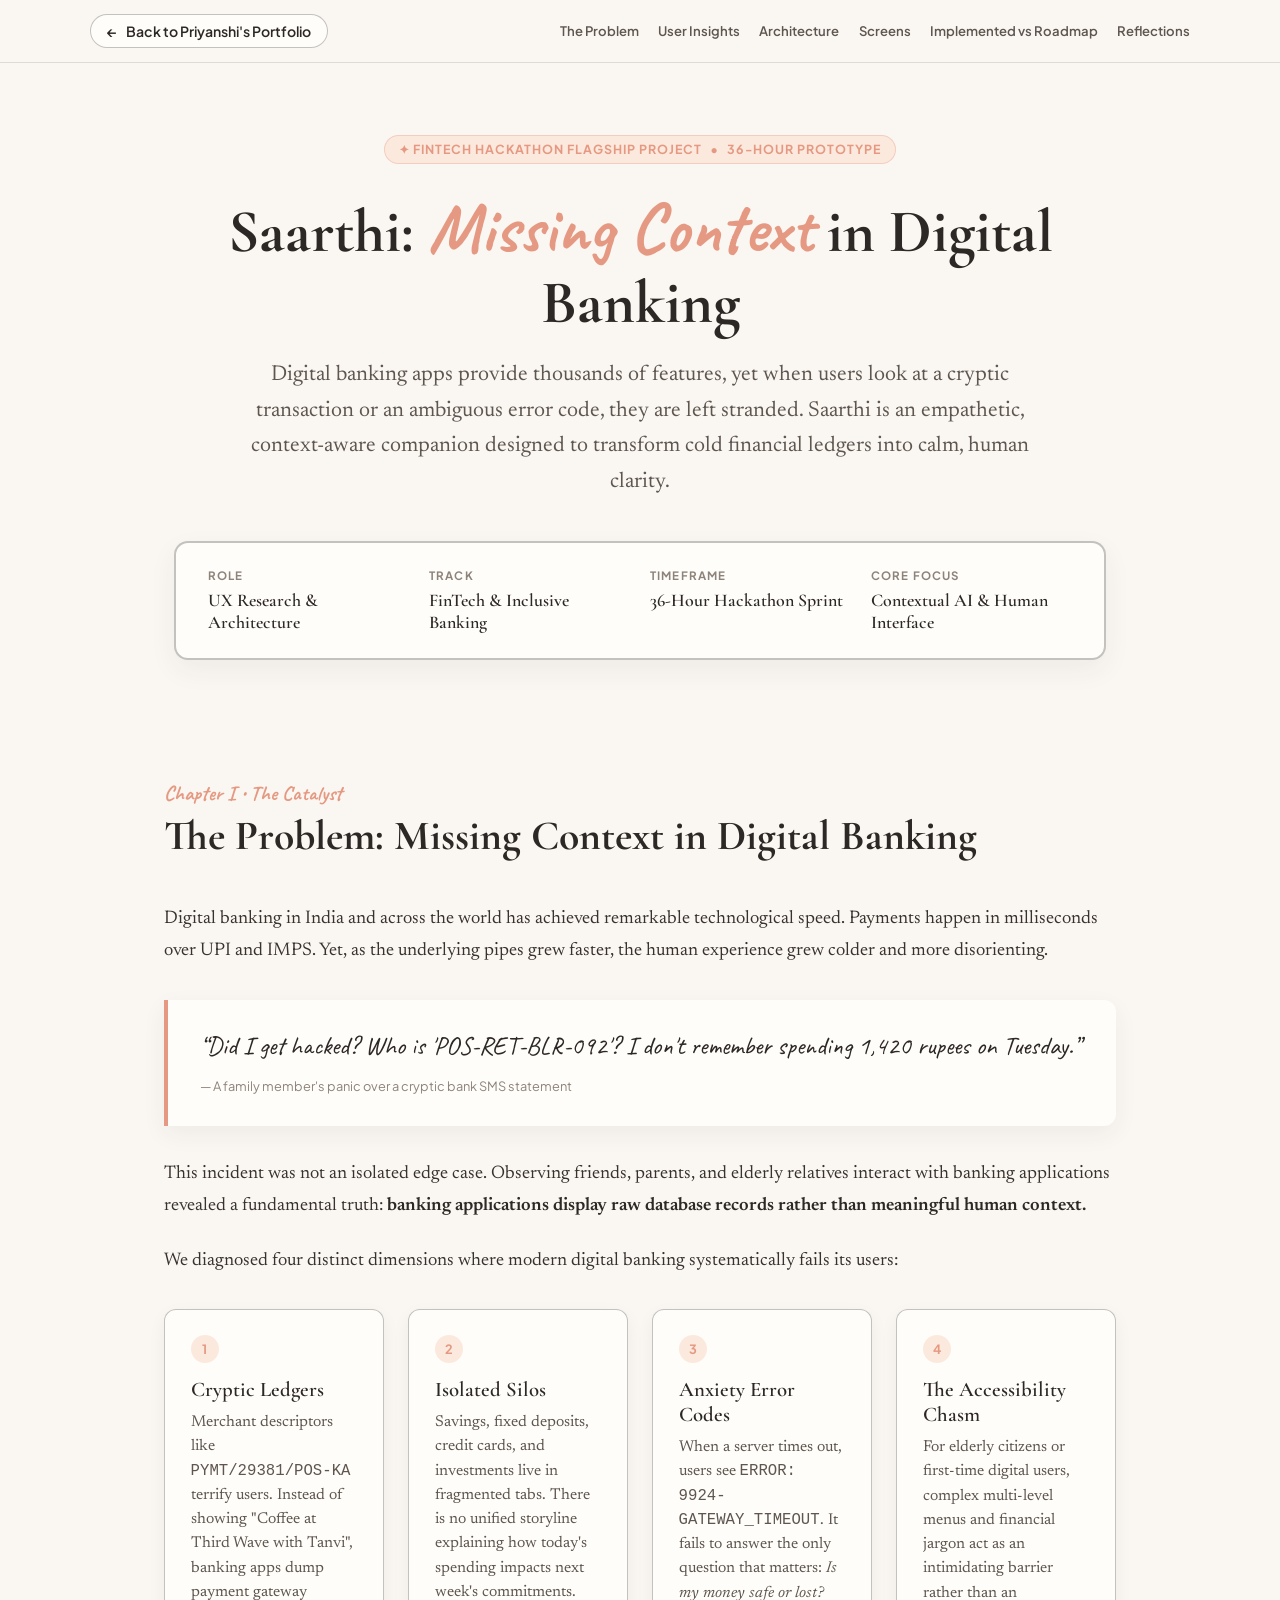
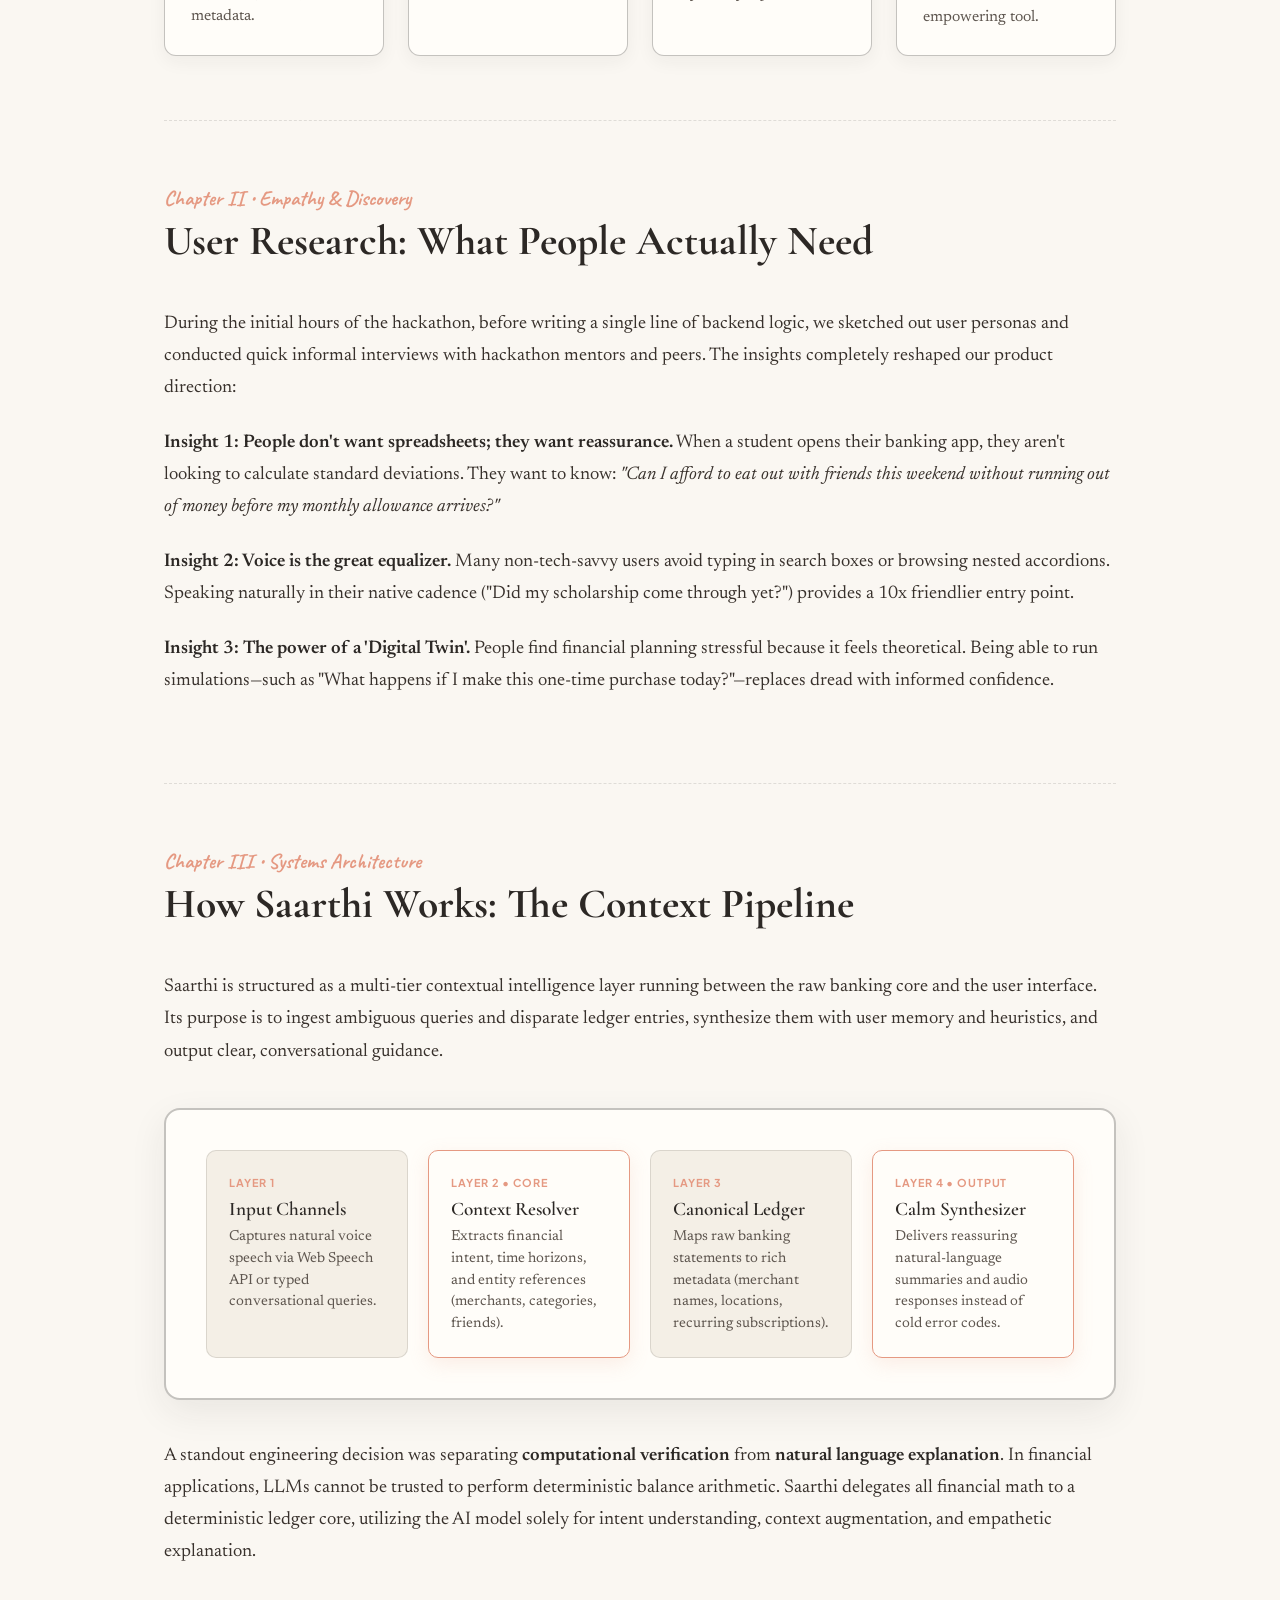
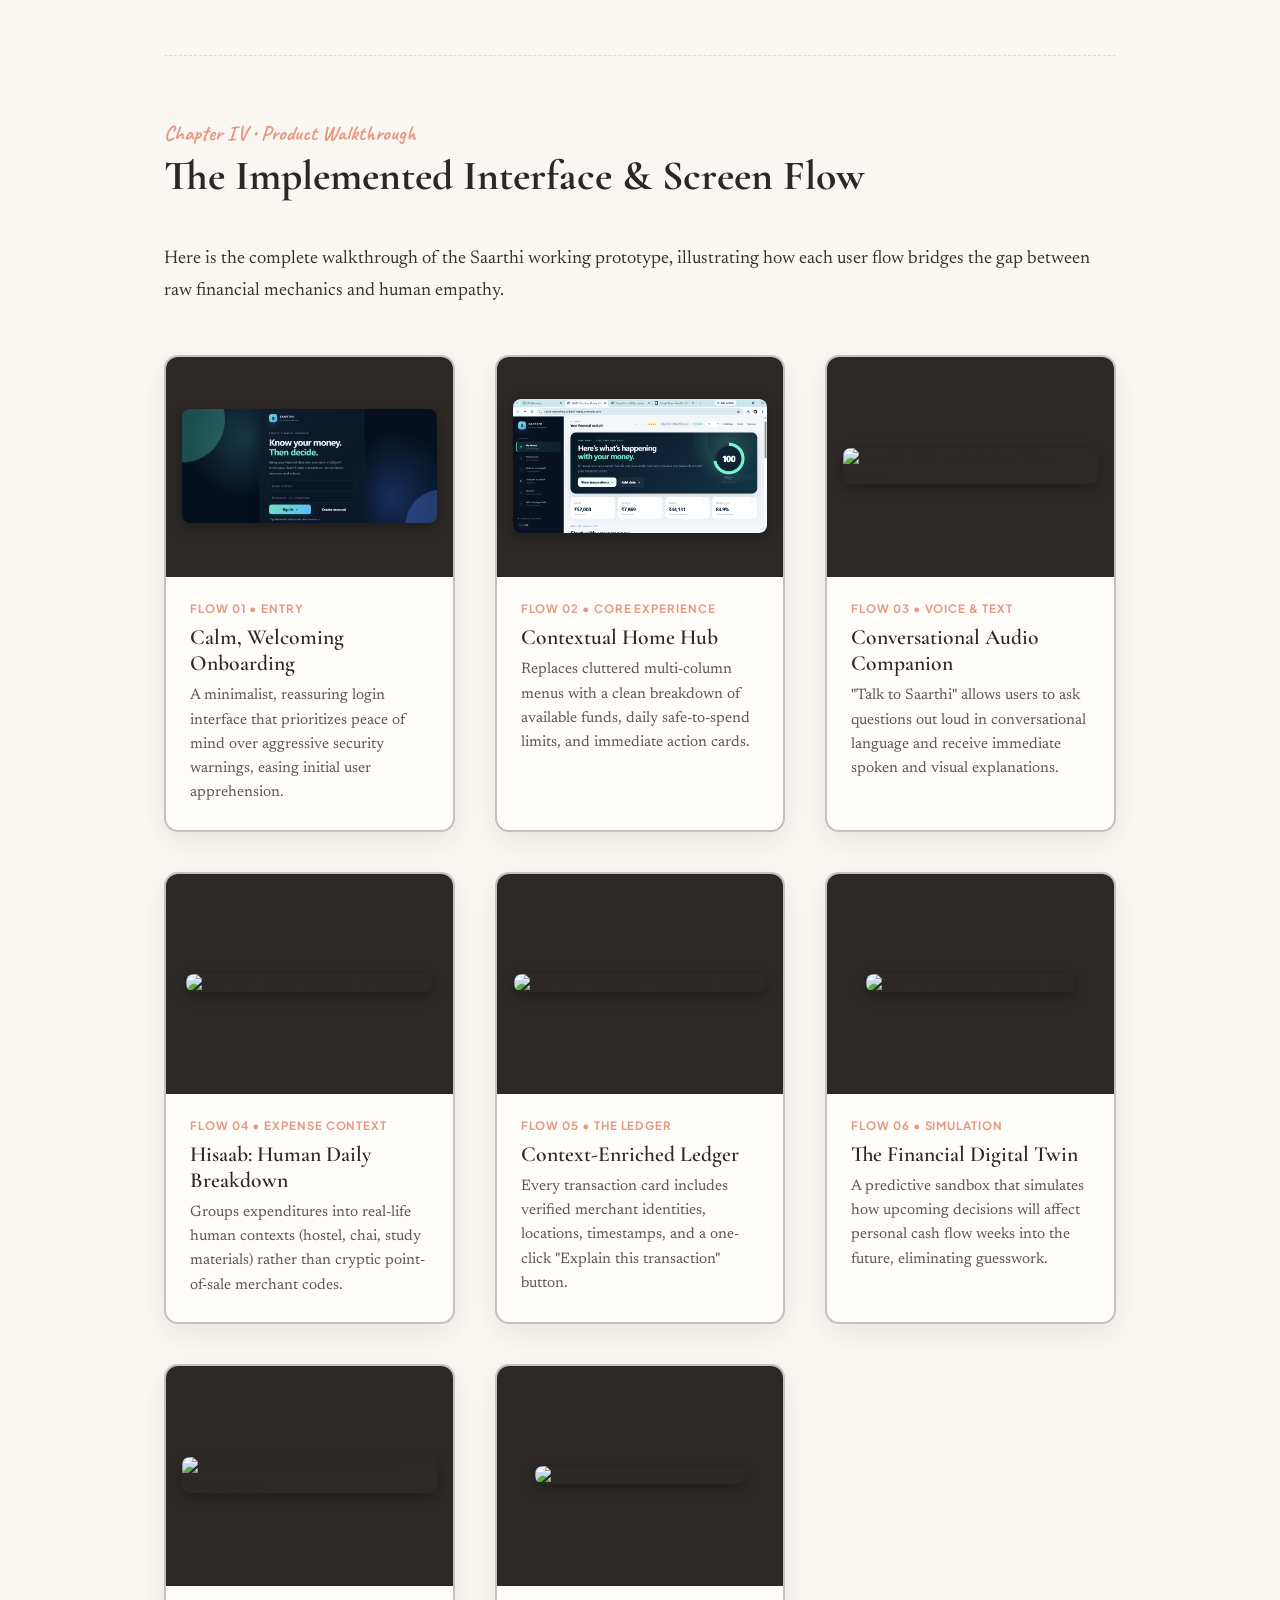
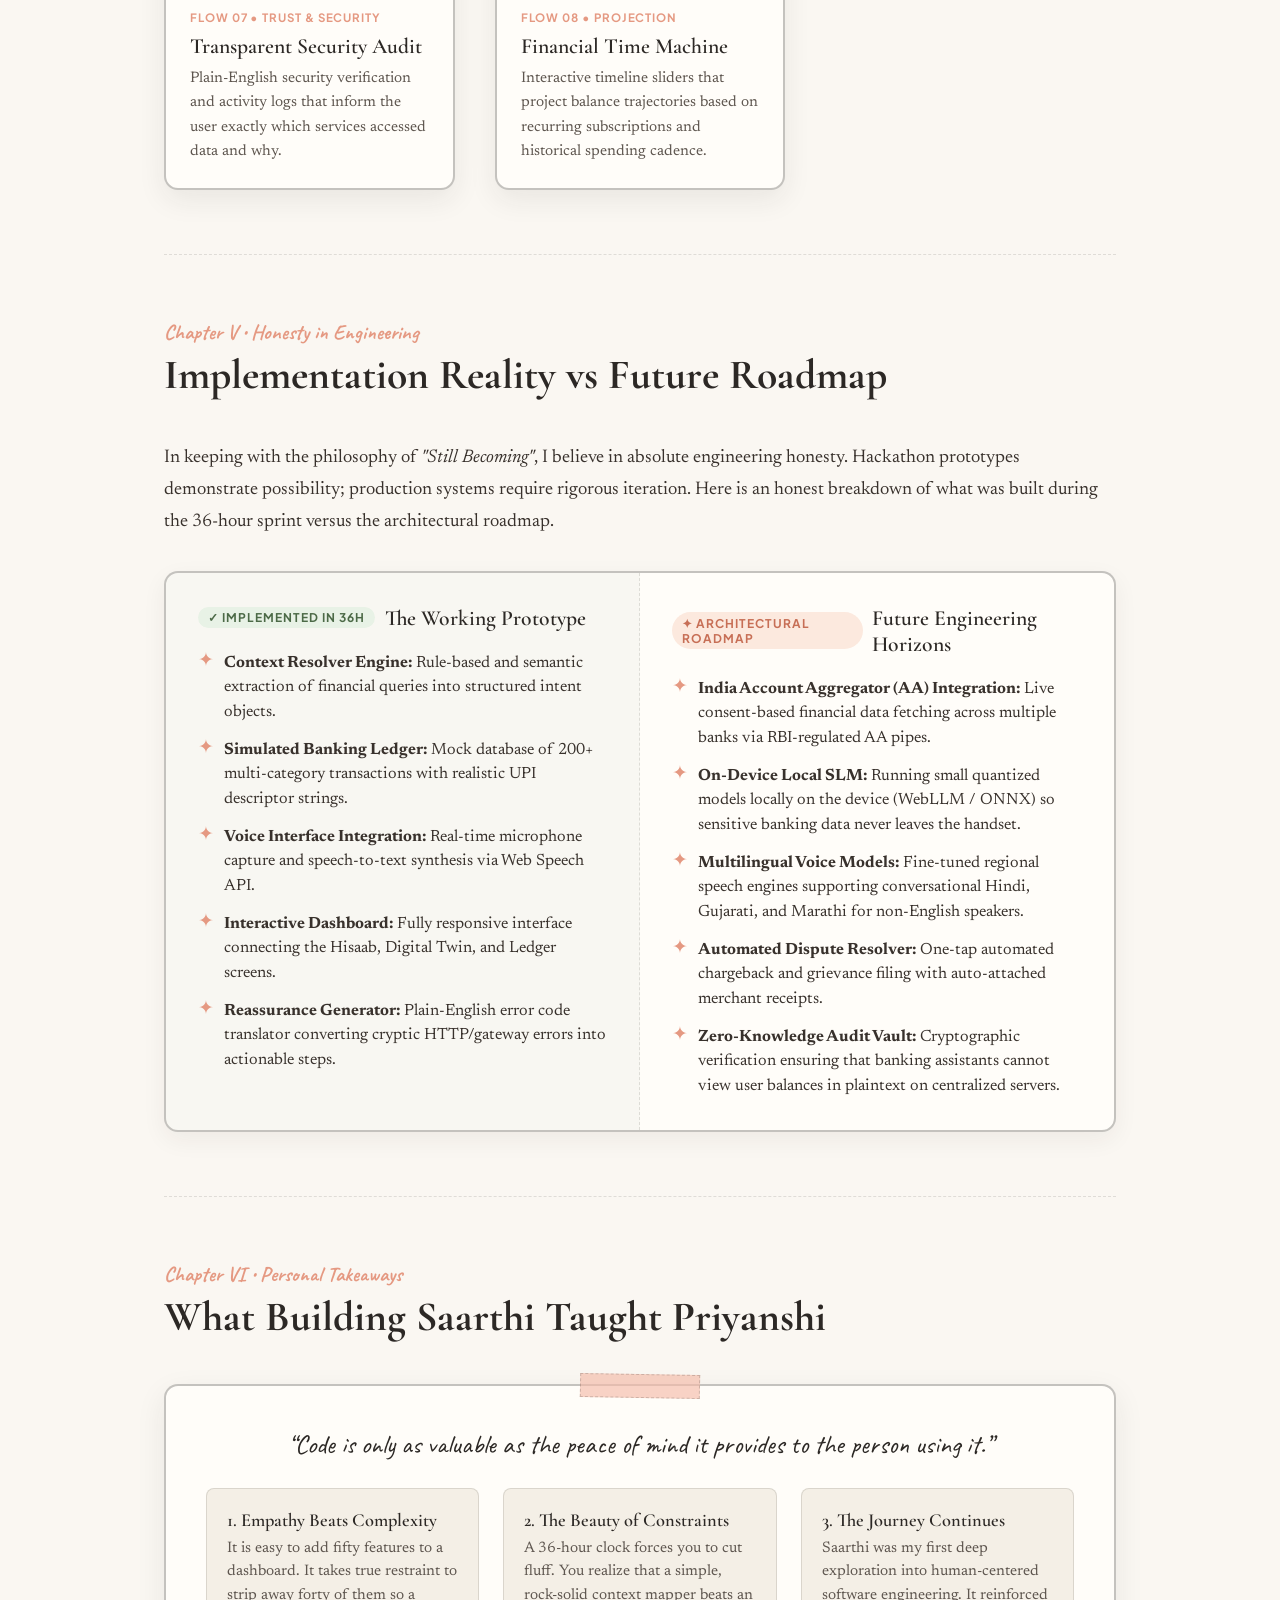
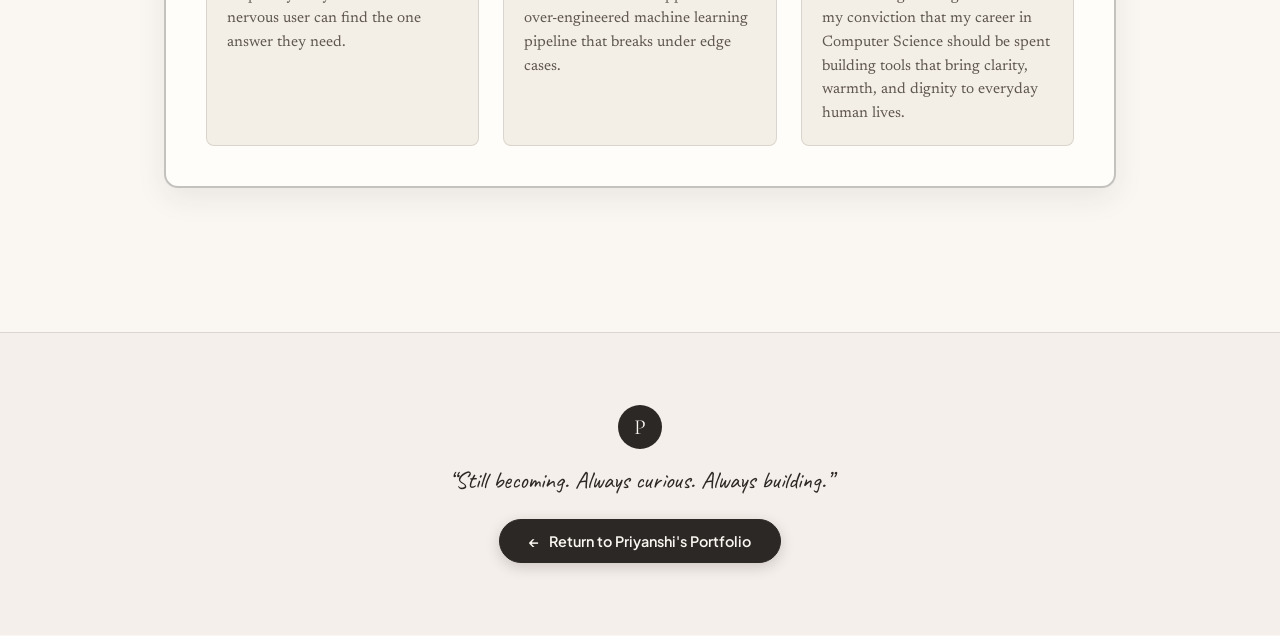
==== saarthi.html @ 450d43ce "Add files via upload" ====
<!DOCTYPE html>
<html lang="en">
<head>
  <meta charset="UTF-8" />
  <meta name="viewport" content="width=device-width, initial-scale=1.0" />
  <title>Saarthi Case Study — Priyanshi | Still Becoming</title>
  <meta name="description" content="A comprehensive deep dive into Saarthi: tackling missing context in digital banking through empathetic, intelligent architecture. Flagship hackathon project by Priyanshi." />

  <!-- Google Fonts -->
  <link rel="preconnect" href="https://fonts.googleapis.com" />
  <link rel="preconnect" href="https://fonts.gstatic.com" crossorigin />
  <link href="https://fonts.googleapis.com/css2?family=Caveat:wght@400;600;700&family=Cormorant+Garamond:ital,wght@0,400;0,600;0,700;1,400&family=Newsreader:ital,opsz,wght@0,6..72,400;0,6..72,500;1,6..72,400&family=Plus+Jakarta+Sans:wght@400;500;600;700&display=swap" rel="stylesheet" />

  <!-- Core Stylesheet -->
  <link rel="stylesheet" href="style.css" />

  <!-- Case Study Dedicated Stylesheet -->
  <style>
    /* Case Study Page Specific Adjustments */
    body {
      background-color: var(--bg-cream, #FAF7F2);
      color: var(--ink-primary, #2C2825);
    }

    .case-nav {
      position: sticky;
      top: 0;
      z-index: 1000;
      background: rgba(250, 247, 242, 0.92);
      backdrop-filter: blur(12px);
      border-bottom: 1.5px solid var(--border-pencil, rgba(44, 40, 37, 0.12));
      padding: 0.85rem 1.5rem;
    }

    .case-nav-inner {
      max-width: 1100px;
      margin: 0 auto;
      display: flex;
      align-items: center;
      justify-content: space-between;
      gap: 1rem;
    }

    .case-nav-back {
      display: inline-flex;
      align-items: center;
      gap: 0.5rem;
      font-family: var(--font-sans);
      font-size: 0.88rem;
      font-weight: 600;
      color: var(--ink-primary);
      text-decoration: none;
      padding: 0.45rem 1rem;
      border-radius: var(--radius-pill);
      background: #FFFDF9;
      border: 1.5px solid var(--border-pencil-strong, rgba(44, 40, 37, 0.22));
      transition: all var(--transition-gentle);
    }

    .case-nav-back:hover {
      background: var(--pastel-peach, #FCE9DE);
      border-color: var(--pastel-coral, #E59982);
      transform: translateX(-3px);
    }

    .case-nav-links {
      display: flex;
      gap: 1.2rem;
      list-style: none;
      margin: 0;
      padding: 0;
    }

    .case-nav-links a {
      font-family: var(--font-sans);
      font-size: 0.82rem;
      font-weight: 600;
      color: var(--ink-secondary);
      text-decoration: none;
      transition: color var(--transition-gentle);
    }

    .case-nav-links a:hover {
      color: var(--pastel-coral);
    }

    .case-hero {
      padding: 4.5rem 1.5rem 3.5rem 1.5rem;
      max-width: 980px;
      margin: 0 auto;
      text-align: center;
    }

    .case-badge-row {
      display: inline-flex;
      align-items: center;
      gap: 0.5rem;
      padding: 0.35rem 0.9rem;
      border-radius: var(--radius-pill);
      background: #FCE9DE;
      border: 1px solid rgba(229, 153, 130, 0.35);
      font-family: var(--font-sans);
      font-size: 0.78rem;
      font-weight: 700;
      letter-spacing: 0.08em;
      text-transform: uppercase;
      color: var(--pastel-coral);
      margin-bottom: 1.5rem;
    }

    .case-hero-title {
      font-family: var(--font-serif);
      font-size: clamp(2.4rem, 5vw, 3.8rem);
      font-weight: 700;
      line-height: 1.15;
      color: var(--ink-primary);
      margin-bottom: 1.25rem;
    }

    .case-hero-title em {
      font-family: var(--font-hand);
      font-style: normal;
      color: var(--pastel-coral);
      font-size: 1.15em;
    }

    .case-hero-lead {
      font-family: var(--font-reading);
      font-size: clamp(1.1rem, 2vw, 1.35rem);
      line-height: 1.65;
      color: var(--ink-secondary);
      max-width: 780px;
      margin: 0 auto 2.5rem auto;
    }

    .case-meta-grid {
      display: grid;
      grid-template-columns: repeat(auto-fit, minmax(180px, 1fr));
      gap: 1.25rem;
      background: #FFFDF9;
      border: 2px solid var(--border-pencil-strong);
      border-radius: 14px;
      padding: 1.6rem 2rem;
      text-align: left;
      box-shadow: 0 10px 28px rgba(44, 40, 37, 0.06);
    }

    .meta-col-title {
      font-family: var(--font-sans);
      font-size: 0.72rem;
      font-weight: 700;
      text-transform: uppercase;
      letter-spacing: 0.1em;
      color: var(--ink-muted);
      margin-bottom: 0.35rem;
    }

    .meta-col-value {
      font-family: var(--font-serif);
      font-size: 1.12rem;
      font-weight: 600;
      color: var(--ink-primary);
    }

    .case-container {
      max-width: 1000px;
      margin: 0 auto;
      padding: 0 1.5rem;
    }

    .case-section {
      padding: 4rem 0;
      border-bottom: 1.5px dashed var(--border-pencil);
    }

    .case-section-header {
      margin-bottom: 2.5rem;
    }

    .section-kicker {
      font-family: var(--font-hand);
      font-size: 1.3rem;
      font-weight: 700;
      color: var(--pastel-coral);
      display: block;
      margin-bottom: 0.3rem;
    }

    .case-section-title {
      font-family: var(--font-serif);
      font-size: clamp(1.85rem, 3.4vw, 2.6rem);
      font-weight: 700;
      color: var(--ink-primary);
      line-height: 1.25;
    }

    .case-prose {
      font-family: var(--font-reading);
      font-size: 1.15rem;
      line-height: 1.75;
      color: #38312C;
    }

    .case-prose p {
      margin-bottom: 1.4rem;
    }

    .case-prose strong {
      color: var(--ink-primary);
      font-weight: 600;
    }

    /* Problem Quote Card */
    .problem-quote-card {
      position: relative;
      background: #FFFDF9;
      border-left: 4px solid var(--pastel-coral);
      border-radius: 0 12px 12px 0;
      padding: 1.8rem 2rem;
      margin: 2rem 0;
      box-shadow: 0 8px 24px rgba(44, 40, 37, 0.06);
    }

    .problem-quote-card p {
      font-family: var(--font-hand);
      font-size: 1.6rem;
      line-height: 1.4;
      color: var(--ink-primary);
      margin: 0;
    }

    .problem-quote-card span {
      display: block;
      font-family: var(--font-sans);
      font-size: 0.8rem;
      color: var(--ink-muted);
      margin-top: 0.65rem;
    }

    /* 4 Dimensions Grid */
    .four-dimensions-grid {
      display: grid;
      grid-template-columns: repeat(auto-fit, minmax(220px, 1fr));
      gap: 1.5rem;
      margin-top: 2rem;
    }

    .dimension-card {
      background: #FFFDF9;
      border: 1.8px solid var(--border-pencil-strong);
      border-radius: 12px;
      padding: 1.6rem;
      box-shadow: 0 6px 18px rgba(44, 40, 37, 0.05);
      transition: transform var(--transition-gentle);
    }

    .dimension-card:hover {
      transform: translateY(-4px);
      border-color: var(--pastel-coral);
    }

    .dim-num {
      display: inline-block;
      width: 28px;
      height: 28px;
      line-height: 28px;
      text-align: center;
      border-radius: 50%;
      background: #FCE9DE;
      color: var(--pastel-coral);
      font-family: var(--font-sans);
      font-size: 0.8rem;
      font-weight: 700;
      margin-bottom: 0.85rem;
    }

    .dim-title {
      font-family: var(--font-serif);
      font-size: 1.3rem;
      font-weight: 600;
      color: var(--ink-primary);
      margin-bottom: 0.5rem;
    }

    .dim-desc {
      font-family: var(--font-reading);
      font-size: 0.98rem;
      line-height: 1.55;
      color: var(--ink-secondary);
    }

    /* Architecture Visual Diagram */
    .arch-diagram-wrapper {
      background: #FFFDF9;
      border: 2px solid var(--border-pencil-strong);
      border-radius: 16px;
      padding: 2.5rem;
      box-shadow: 0 12px 36px rgba(44, 40, 37, 0.08);
      margin: 2.5rem 0;
    }

    .arch-pipeline {
      display: grid;
      grid-template-columns: repeat(auto-fit, minmax(200px, 1fr));
      gap: 1.25rem;
      position: relative;
    }

    .pipeline-step {
      background: var(--bg-cream-soft, #F5EFEB);
      border: 1.8px solid var(--border-pencil);
      border-radius: 10px;
      padding: 1.4rem;
      position: relative;
    }

    .pipeline-step.highlight {
      border-color: var(--pastel-coral);
      background: #FFFDF9;
      box-shadow: 0 6px 20px rgba(229, 153, 130, 0.16);
    }

    .pipeline-tag {
      font-family: var(--font-sans);
      font-size: 0.68rem;
      font-weight: 700;
      letter-spacing: 0.08em;
      text-transform: uppercase;
      color: var(--pastel-coral);
    }

    .pipeline-name {
      font-family: var(--font-serif);
      font-size: 1.2rem;
      font-weight: 600;
      color: var(--ink-primary);
      margin: 0.35rem 0;
    }

    .pipeline-desc {
      font-family: var(--font-reading);
      font-size: 0.9rem;
      line-height: 1.5;
      color: var(--ink-secondary);
    }

    /* Screen Walkthrough Showcase */
    .screens-grid {
      display: grid;
      grid-template-columns: repeat(auto-fit, minmax(280px, 1fr));
      gap: 2.5rem;
      margin-top: 3rem;
    }

    .screen-card {
      background: #FFFDF9;
      border: 2px solid var(--border-pencil-strong);
      border-radius: 14px;
      overflow: hidden;
      box-shadow: 0 10px 28px rgba(44, 40, 37, 0.08);
      display: flex;
      flex-direction: column;
      transition: transform 0.3s ease, box-shadow 0.3s ease;
    }

    .screen-card:hover {
      transform: translateY(-6px);
      box-shadow: 0 16px 36px rgba(44, 40, 37, 0.14);
    }

    .screen-img-box {
      background: #2C2825;
      padding: 1rem;
      display: flex;
      align-items: center;
      justify-content: center;
      min-height: 220px;
      border-bottom: 2px solid var(--border-pencil-strong);
    }

    .screen-img-box img {
      max-width: 100%;
      height: auto;
      border-radius: 8px;
      box-shadow: 0 4px 14px rgba(0,0,0,0.3);
      transition: transform 0.35s ease;
    }

    .screen-card:hover .screen-img-box img {
      transform: scale(1.02);
    }

    .screen-body {
      padding: 1.5rem;
      flex: 1;
      display: flex;
      flex-direction: column;
      gap: 0.5rem;
    }

    .screen-badge {
      font-family: var(--font-sans);
      font-size: 0.72rem;
      font-weight: 700;
      letter-spacing: 0.08em;
      text-transform: uppercase;
      color: var(--pastel-coral);
    }

    .screen-title {
      font-family: var(--font-serif);
      font-size: 1.35rem;
      font-weight: 600;
      color: var(--ink-primary);
    }

    .screen-caption {
      font-family: var(--font-reading);
      font-size: 0.95rem;
      line-height: 1.6;
      color: var(--ink-secondary);
    }

    /* Comparison Table (Implemented vs Planned) */
    .comparison-table-wrapper {
      background: #FFFDF9;
      border: 2px solid var(--border-pencil-strong);
      border-radius: 14px;
      overflow: hidden;
      margin-top: 2rem;
      box-shadow: 0 8px 24px rgba(44, 40, 37, 0.06);
    }

    .comparison-grid {
      display: grid;
      grid-template-columns: 1fr 1fr;
    }

    .comp-col {
      padding: 2rem;
    }

    .comp-col:first-child {
      border-right: 1.5px dashed var(--border-pencil);
      background: rgba(159, 181, 154, 0.08);
    }

    .comp-col-header {
      display: flex;
      align-items: center;
      gap: 0.6rem;
      margin-bottom: 1.25rem;
    }

    .comp-badge {
      font-family: var(--font-sans);
      font-size: 0.75rem;
      font-weight: 700;
      text-transform: uppercase;
      letter-spacing: 0.08em;
      padding: 0.2rem 0.65rem;
      border-radius: var(--radius-pill);
    }

    .comp-badge-implemented {
      background: #E8F2E6;
      color: #4C6A47;
    }

    .comp-badge-future {
      background: #FCE9DE;
      color: #C76F56;
    }

    .comp-title {
      font-family: var(--font-serif);
      font-size: 1.35rem;
      font-weight: 600;
      color: var(--ink-primary);
    }

    .comp-list {
      list-style: none;
      padding: 0;
      margin: 0;
      display: flex;
      flex-direction: column;
      gap: 0.85rem;
    }

    .comp-list li {
      font-family: var(--font-reading);
      font-size: 1.02rem;
      line-height: 1.5;
      color: #38312C;
      display: flex;
      align-items: flex-start;
      gap: 0.6rem;
    }

    .comp-list li span.bullet {
      font-family: var(--font-hand);
      font-size: 1.2rem;
      color: var(--pastel-coral);
      line-height: 1;
    }

    /* Student Learnings Card */
    .learnings-card {
      background: #FFFDF9;
      border: 2px solid var(--border-pencil-strong);
      border-radius: 14px;
      padding: 2.5rem;
      box-shadow: 0 10px 30px rgba(44, 40, 37, 0.08);
      position: relative;
    }

    .learnings-tape {
      position: absolute;
      top: -12px;
      left: 50%;
      transform: translateX(-50%) rotate(1deg);
      width: 120px;
      height: 24px;
      background: rgba(245, 188, 169, 0.65);
      border: 1px dashed rgba(44, 40, 37, 0.2);
    }

    .learnings-quote {
      font-family: var(--font-hand);
      font-size: 1.65rem;
      line-height: 1.45;
      color: var(--ink-primary);
      text-align: center;
      margin-bottom: 1.5rem;
    }

    .learnings-points {
      display: grid;
      grid-template-columns: repeat(auto-fit, minmax(240px, 1fr));
      gap: 1.5rem;
      margin-top: 1.5rem;
    }

    .learning-point {
      background: var(--bg-cream-soft);
      border: 1px solid var(--border-pencil);
      border-radius: 8px;
      padding: 1.25rem;
    }

    .learning-point h5 {
      font-family: var(--font-serif);
      font-size: 1.15rem;
      font-weight: 600;
      color: var(--ink-primary);
      margin-bottom: 0.35rem;
    }

    .learning-point p {
      font-family: var(--font-reading);
      font-size: 0.95rem;
      line-height: 1.55;
      color: var(--ink-secondary);
      margin: 0;
    }

    /* Case Study Footer */
    .case-footer {
      padding: 4.5rem 1.5rem;
      text-align: center;
      background: #F5EFEB;
      border-top: 1.5px solid var(--border-pencil);
      margin-top: 5rem;
    }

    .case-footer-monogram {
      display: inline-block;
      width: 44px;
      height: 44px;
      line-height: 44px;
      border-radius: 50%;
      background: var(--ink-primary);
      color: var(--bg-cream);
      font-family: var(--font-serif);
      font-size: 1.35rem;
      margin-bottom: 1rem;
    }

    .case-footer-quote {
      font-family: var(--font-hand);
      font-size: 1.5rem;
      color: var(--ink-primary);
      margin-bottom: 1.5rem;
    }

    .btn-return-home {
      display: inline-flex;
      align-items: center;
      gap: 0.6rem;
      padding: 0.75rem 1.8rem;
      border-radius: var(--radius-pill);
      background: var(--ink-primary);
      color: var(--bg-cream);
      border: 1.8px solid var(--ink-primary);
      font-family: var(--font-sans);
      font-size: 0.9rem;
      font-weight: 600;
      text-decoration: none;
      box-shadow: 0 4px 14px rgba(44, 40, 37, 0.2);
      transition: all var(--transition-gentle);
    }

    .btn-return-home:hover {
      background: var(--pastel-coral);
      border-color: var(--pastel-coral);
      transform: translateY(-2px);
    }

    @media (max-width: 768px) {
      .case-nav-links {
        display: none;
      }

      .comparison-grid {
        grid-template-columns: 1fr;
      }

      .comp-col:first-child {
        border-right: none;
        border-bottom: 1.5px dashed var(--border-pencil);
      }
    }
  </style>
</head>
<body>

  <!-- Navigation Bar -->
  <nav class="case-nav" aria-label="Case Study Navigation">
    <div class="case-nav-inner">
      <a href="index.html#chapter-2" class="case-nav-back">
        <span>←</span>
        <span>Back to Priyanshi's Portfolio</span>
      </a>
      <ul class="case-nav-links">
        <li><a href="#problem">The Problem</a></li>
        <li><a href="#research">User Insights</a></li>
        <li><a href="#architecture">Architecture</a></li>
        <li><a href="#screens">Screens</a></li>
        <li><a href="#roadmap">Implemented vs Roadmap</a></li>
        <li><a href="#learnings">Reflections</a></li>
      </ul>
    </div>
  </nav>

  <!-- Hero Section -->
  <header class="case-hero">
    <div class="case-badge-row">
      <span>✦ FinTech Hackathon Flagship Project</span>
      <span>•</span>
      <span>36-Hour Prototype</span>
    </div>

    <h1 class="case-hero-title">
      Saarthi: <em>Missing Context</em> in Digital Banking
    </h1>

    <p class="case-hero-lead">
      Digital banking apps provide thousands of features, yet when users look at a cryptic transaction or an ambiguous error code, they are left stranded. Saarthi is an empathetic, context-aware companion designed to transform cold financial ledgers into calm, human clarity.
    </p>

    <div class="case-meta-grid">
      <div class="meta-col">
        <div class="meta-col-title">Role</div>
        <div class="meta-col-value">UX Research & Architecture</div>
      </div>
      <div class="meta-col">
        <div class="meta-col-title">Track</div>
        <div class="meta-col-value">FinTech & Inclusive Banking</div>
      </div>
      <div class="meta-col">
        <div class="meta-col-title">Timeframe</div>
        <div class="meta-col-value">36-Hour Hackathon Sprint</div>
      </div>
      <div class="meta-col">
        <div class="meta-col-title">Core Focus</div>
        <div class="meta-col-value">Contextual AI & Human Interface</div>
      </div>
    </div>
  </header>

  <!-- Main Content Container -->
  <main class="case-container">

    <!-- SECTION 1: THE HUMAN PROBLEM -->
    <section class="case-section" id="problem">
      <div class="case-section-header">
        <span class="section-kicker">Chapter I • The Catalyst</span>
        <h2 class="case-section-title">The Problem: Missing Context in Digital Banking</h2>
      </div>

      <div class="case-prose">
        <p>
          Digital banking in India and across the world has achieved remarkable technological speed. Payments happen in milliseconds over UPI and IMPS. Yet, as the underlying pipes grew faster, the human experience grew colder and more disorienting.
        </p>

        <div class="problem-quote-card">
          <p>“Did I get hacked? Who is 'POS-RET-BLR-092'? I don't remember spending 1,420 rupees on Tuesday.”</p>
          <span>— A family member's panic over a cryptic bank SMS statement</span>
        </div>

        <p>
          This incident was not an isolated edge case. Observing friends, parents, and elderly relatives interact with banking applications revealed a fundamental truth: <strong>banking applications display raw database records rather than meaningful human context.</strong>
        </p>

        <p>
          We diagnosed four distinct dimensions where modern digital banking systematically fails its users:
        </p>
      </div>

      <div class="four-dimensions-grid">
        <div class="dimension-card">
          <span class="dim-num">1</span>
          <h4 class="dim-title">Cryptic Ledgers</h4>
          <p class="dim-desc">Merchant descriptors like <code>PYMT/29381/POS-KA</code> terrify users. Instead of showing "Coffee at Third Wave with Tanvi", banking apps dump payment gateway metadata.</p>
        </div>

        <div class="dimension-card">
          <span class="dim-num">2</span>
          <h4 class="dim-title">Isolated Silos</h4>
          <p class="dim-desc">Savings, fixed deposits, credit cards, and investments live in fragmented tabs. There is no unified storyline explaining how today's spending impacts next week's commitments.</p>
        </div>

        <div class="dimension-card">
          <span class="dim-num">3</span>
          <h4 class="dim-title">Anxiety Error Codes</h4>
          <p class="dim-desc">When a server times out, users see <code>ERROR: 9924-GATEWAY_TIMEOUT</code>. It fails to answer the only question that matters: <em>Is my money safe or lost?</em></p>
        </div>

        <div class="dimension-card">
          <span class="dim-num">4</span>
          <h4 class="dim-title">The Accessibility Chasm</h4>
          <p class="dim-desc">For elderly citizens or first-time digital users, complex multi-level menus and financial jargon act as an intimidating barrier rather than an empowering tool.</p>
        </div>
      </div>
    </section>

    <!-- SECTION 2: RESEARCH & INSIGHTS -->
    <section class="case-section" id="research">
      <div class="case-section-header">
        <span class="section-kicker">Chapter II • Empathy & Discovery</span>
        <h2 class="case-section-title">User Research: What People Actually Need</h2>
      </div>

      <div class="case-prose">
        <p>
          During the initial hours of the hackathon, before writing a single line of backend logic, we sketched out user personas and conducted quick informal interviews with hackathon mentors and peers. The insights completely reshaped our product direction:
        </p>

        <p>
          <strong>Insight 1: People don't want spreadsheets; they want reassurance.</strong> When a student opens their banking app, they aren't looking to calculate standard deviations. They want to know: <em>"Can I afford to eat out with friends this weekend without running out of money before my monthly allowance arrives?"</em>
        </p>

        <p>
          <strong>Insight 2: Voice is the great equalizer.</strong> Many non-tech-savvy users avoid typing in search boxes or browsing nested accordions. Speaking naturally in their native cadence ("Did my scholarship come through yet?") provides a 10x friendlier entry point.
        </p>

        <p>
          <strong>Insight 3: The power of a 'Digital Twin'.</strong> People find financial planning stressful because it feels theoretical. Being able to run simulations—such as "What happens if I make this one-time purchase today?"—replaces dread with informed confidence.
        </p>
      </div>
    </section>

    <!-- SECTION 3: ARCHITECTURE & HOW SAARTHI WORKS -->
    <section class="case-section" id="architecture">
      <div class="case-section-header">
        <span class="section-kicker">Chapter III • Systems Architecture</span>
        <h2 class="case-section-title">How Saarthi Works: The Context Pipeline</h2>
      </div>

      <div class="case-prose">
        <p>
          Saarthi is structured as a multi-tier contextual intelligence layer running between the raw banking core and the user interface. Its purpose is to ingest ambiguous queries and disparate ledger entries, synthesize them with user memory and heuristics, and output clear, conversational guidance.
        </p>
      </div>

      <div class="arch-diagram-wrapper">
        <div class="arch-pipeline">
          <div class="pipeline-step">
            <span class="pipeline-tag">Layer 1</span>
            <h4 class="pipeline-name">Input Channels</h4>
            <p class="pipeline-desc">Captures natural voice speech via Web Speech API or typed conversational queries.</p>
          </div>

          <div class="pipeline-step highlight">
            <span class="pipeline-tag">Layer 2 • Core</span>
            <h4 class="pipeline-name">Context Resolver</h4>
            <p class="pipeline-desc">Extracts financial intent, time horizons, and entity references (merchants, categories, friends).</p>
          </div>

          <div class="pipeline-step">
            <span class="pipeline-tag">Layer 3</span>
            <h4 class="pipeline-name">Canonical Ledger</h4>
            <p class="pipeline-desc">Maps raw banking statements to rich metadata (merchant names, locations, recurring subscriptions).</p>
          </div>

          <div class="pipeline-step highlight">
            <span class="pipeline-tag">Layer 4 • Output</span>
            <h4 class="pipeline-name">Calm Synthesizer</h4>
            <p class="pipeline-desc">Delivers reassuring natural-language summaries and audio responses instead of cold error codes.</p>
          </div>
        </div>
      </div>

      <div class="case-prose">
        <p>
          A standout engineering decision was separating <strong>computational verification</strong> from <strong>natural language explanation</strong>. In financial applications, LLMs cannot be trusted to perform deterministic balance arithmetic. Saarthi delegates all financial math to a deterministic ledger core, utilizing the AI model solely for intent understanding, context augmentation, and empathetic explanation.
        </p>
      </div>
    </section>

    <!-- SECTION 4: SCREEN WALKTHROUGH -->
    <section class="case-section" id="screens">
      <div class="case-section-header">
        <span class="section-kicker">Chapter IV • Product Walkthrough</span>
        <h2 class="case-section-title">The Implemented Interface & Screen Flow</h2>
      </div>

      <div class="case-prose">
        <p>
          Here is the complete walkthrough of the Saarthi working prototype, illustrating how each user flow bridges the gap between raw financial mechanics and human empathy.
        </p>
      </div>

      <div class="screens-grid">
        
        <!-- Screen 1: Login -->
        <article class="screen-card">
          <div class="screen-img-box">
            <img src="assets/saarthi/login.png" alt="Saarthi Login and Authentication screen" loading="lazy" />
          </div>
          <div class="screen-body">
            <span class="screen-badge">Flow 01 • Entry</span>
            <h4 class="screen-title">Calm, Welcoming Onboarding</h4>
            <p class="screen-caption">
              A minimalist, reassuring login interface that prioritizes peace of mind over aggressive security warnings, easing initial user apprehension.
            </p>
          </div>
        </article>

        <!-- Screen 2: Dashboard Overview -->
        <article class="screen-card">
          <div class="screen-img-box">
            <img src="assets/saarthi/home1.png" alt="Saarthi Contextual Home Dashboard" loading="lazy" />
          </div>
          <div class="screen-body">
            <span class="screen-badge">Flow 02 • Core Experience</span>
            <h4 class="screen-title">Contextual Home Hub</h4>
            <p class="screen-caption">
              Replaces cluttered multi-column menus with a clean breakdown of available funds, daily safe-to-spend limits, and immediate action cards.
            </p>
          </div>
        </article>

        <!-- Screen 3: Conversational Voice -->
        <article class="screen-card">
          <div class="screen-img-box">
            <img src="assets/saarthi/talk.png" alt="Saarthi Talk to Assistant Voice Screen" loading="lazy" />
          </div>
          <div class="screen-body">
            <span class="screen-badge">Flow 03 • Voice & Text</span>
            <h4 class="screen-title">Conversational Audio Companion</h4>
            <p class="screen-caption">
              "Talk to Saarthi" allows users to ask questions out loud in conversational language and receive immediate spoken and visual explanations.
            </p>
          </div>
        </article>

        <!-- Screen 4: Hisaab Breakdown -->
        <article class="screen-card">
          <div class="screen-img-box">
            <img src="assets/saarthi/hisaab.png" alt="Saarthi Hisaab Expense Breakdown" loading="lazy" />
          </div>
          <div class="screen-body">
            <span class="screen-badge">Flow 04 • Expense Context</span>
            <h4 class="screen-title">Hisaab: Human Daily Breakdown</h4>
            <p class="screen-caption">
              Groups expenditures into real-life human contexts (hostel, chai, study materials) rather than cryptic point-of-sale merchant codes.
            </p>
          </div>
        </article>

        <!-- Screen 5: Context Ledger -->
        <article class="screen-card">
          <div class="screen-img-box">
            <img src="assets/saarthi/ledger.png" alt="Saarthi Enriched Transaction Ledger" loading="lazy" />
          </div>
          <div class="screen-body">
            <span class="screen-badge">Flow 05 • The Ledger</span>
            <h4 class="screen-title">Context-Enriched Ledger</h4>
            <p class="screen-caption">
              Every transaction card includes verified merchant identities, locations, timestamps, and a one-click "Explain this transaction" button.
            </p>
          </div>
        </article>

        <!-- Screen 6: Digital Twin & Time Machine -->
        <article class="screen-card">
          <div class="screen-img-box">
            <img src="assets/saarthi/digitaltwin.png" alt="Saarthi Financial Digital Twin" loading="lazy" />
          </div>
          <div class="screen-body">
            <span class="screen-badge">Flow 06 • Simulation</span>
            <h4 class="screen-title">The Financial Digital Twin</h4>
            <p class="screen-caption">
              A predictive sandbox that simulates how upcoming decisions will affect personal cash flow weeks into the future, eliminating guesswork.
            </p>
          </div>
        </article>

        <!-- Screen 7: Security Audit & KYC -->
        <article class="screen-card">
          <div class="screen-img-box">
            <img src="assets/saarthi/audit.png" alt="Saarthi Contextual Security and Audit Screen" loading="lazy" />
          </div>
          <div class="screen-body">
            <span class="screen-badge">Flow 07 • Trust & Security</span>
            <h4 class="screen-title">Transparent Security Audit</h4>
            <p class="screen-caption">
              Plain-English security verification and activity logs that inform the user exactly which services accessed data and why.
            </p>
          </div>
        </article>

        <!-- Screen 8: Time Machine Feature -->
        <article class="screen-card">
          <div class="screen-img-box">
            <img src="assets/saarthi/timemachine.png" alt="Saarthi Time Machine Feature" loading="lazy" />
          </div>
          <div class="screen-body">
            <span class="screen-badge">Flow 08 • Projection</span>
            <h4 class="screen-title">Financial Time Machine</h4>
            <p class="screen-caption">
              Interactive timeline sliders that project balance trajectories based on recurring subscriptions and historical spending cadence.
            </p>
          </div>
        </article>

      </div>
    </section>

    <!-- SECTION 5: IMPLEMENTED VS ROADMAP -->
    <section class="case-section" id="roadmap">
      <div class="case-section-header">
        <span class="section-kicker">Chapter V • Honesty in Engineering</span>
        <h2 class="case-section-title">Implementation Reality vs Future Roadmap</h2>
      </div>

      <div class="case-prose">
        <p>
          In keeping with the philosophy of <em>"Still Becoming"</em>, I believe in absolute engineering honesty. Hackathon prototypes demonstrate possibility; production systems require rigorous iteration. Here is an honest breakdown of what was built during the 36-hour sprint versus the architectural roadmap.
        </p>
      </div>

      <div class="comparison-table-wrapper">
        <div class="comparison-grid">
          
          <!-- Column 1: Built -->
          <div class="comp-col">
            <div class="comp-col-header">
              <span class="comp-badge comp-badge-implemented">✓ Implemented in 36h</span>
              <h4 class="comp-title">The Working Prototype</h4>
            </div>
            <ul class="comp-list">
              <li>
                <span class="bullet">✦</span>
                <span><strong>Context Resolver Engine:</strong> Rule-based and semantic extraction of financial queries into structured intent objects.</span>
              </li>
              <li>
                <span class="bullet">✦</span>
                <span><strong>Simulated Banking Ledger:</strong> Mock database of 200+ multi-category transactions with realistic UPI descriptor strings.</span>
              </li>
              <li>
                <span class="bullet">✦</span>
                <span><strong>Voice Interface Integration:</strong> Real-time microphone capture and speech-to-text synthesis via Web Speech API.</span>
              </li>
              <li>
                <span class="bullet">✦</span>
                <span><strong>Interactive Dashboard:</strong> Fully responsive interface connecting the Hisaab, Digital Twin, and Ledger screens.</span>
              </li>
              <li>
                <span class="bullet">✦</span>
                <span><strong>Reassurance Generator:</strong> Plain-English error code translator converting cryptic HTTP/gateway errors into actionable steps.</span>
              </li>
            </ul>
          </div>

          <!-- Column 2: Roadmap -->
          <div class="comp-col">
            <div class="comp-col-header">
              <span class="comp-badge comp-badge-future">✦ Architectural Roadmap</span>
              <h4 class="comp-title">Future Engineering Horizons</h4>
            </div>
            <ul class="comp-list">
              <li>
                <span class="bullet">✦</span>
                <span><strong>India Account Aggregator (AA) Integration:</strong> Live consent-based financial data fetching across multiple banks via RBI-regulated AA pipes.</span>
              </li>
              <li>
                <span class="bullet">✦</span>
                <span><strong>On-Device Local SLM:</strong> Running small quantized models locally on the device (WebLLM / ONNX) so sensitive banking data never leaves the handset.</span>
              </li>
              <li>
                <span class="bullet">✦</span>
                <span><strong>Multilingual Voice Models:</strong> Fine-tuned regional speech engines supporting conversational Hindi, Gujarati, and Marathi for non-English speakers.</span>
              </li>
              <li>
                <span class="bullet">✦</span>
                <span><strong>Automated Dispute Resolver:</strong> One-tap automated chargeback and grievance filing with auto-attached merchant receipts.</span>
              </li>
              <li>
                <span class="bullet">✦</span>
                <span><strong>Zero-Knowledge Audit Vault:</strong> Cryptographic verification ensuring that banking assistants cannot view user balances in plaintext on centralized servers.</span>
              </li>
            </ul>
          </div>

        </div>
      </div>
    </section>

    <!-- SECTION 6: STUDENT REFLECTIONS -->
    <section class="case-section" id="learnings" style="border-bottom: none;">
      <div class="case-section-header">
        <span class="section-kicker">Chapter VI • Personal Takeaways</span>
        <h2 class="case-section-title">What Building Saarthi Taught Priyanshi</h2>
      </div>

      <div class="learnings-card">
        <div class="learnings-tape"></div>
        <p class="learnings-quote">
          “Code is only as valuable as the peace of mind it provides to the person using it.”
        </p>

        <div class="learnings-points">
          <div class="learning-point">
            <h5>1. Empathy Beats Complexity</h5>
            <p>It is easy to add fifty features to a dashboard. It takes true restraint to strip away forty of them so a nervous user can find the one answer they need.</p>
          </div>

          <div class="learning-point">
            <h5>2. The Beauty of Constraints</h5>
            <p>A 36-hour clock forces you to cut fluff. You realize that a simple, rock-solid context mapper beats an over-engineered machine learning pipeline that breaks under edge cases.</p>
          </div>

          <div class="learning-point">
            <h5>3. The Journey Continues</h5>
            <p>Saarthi was my first deep exploration into human-centered software engineering. It reinforced my conviction that my career in Computer Science should be spent building tools that bring clarity, warmth, and dignity to everyday human lives.</p>
          </div>
        </div>
      </div>
    </section>

  </main>

  <!-- Case Study Footer -->
  <footer class="case-footer">
    <div class="case-footer-monogram">P</div>
    <p class="case-footer-quote">“Still becoming. Always curious. Always building.”</p>
    <a href="index.html#chapter-2" class="btn-return-home">
      <span>←</span>
      <span>Return to Priyanshi's Portfolio</span>
    </a>
  </footer>

</body>
</html>
---- style.css ----
/* ============================================================
   PRIYANSHI — STILL BECOMING
   Hand-Drawn Storybook Illustrated Design System
   ============================================================ */

:root {
  /* Warm Storybook Color Palette */
  --bg-cream: #FAF7F2;
  --bg-cream-soft: #F4EFE6;
  --bg-paper: #FFFDF9;
  --bg-card: #FFFDF9;
  --bg-card-hover: #FFFFFF;

  /* Pencil & Ink Tones */
  --ink-primary: #2C2825;       /* Soft charcoal pencil */
  --ink-secondary: #5E564F;     /* Muted sepia ink */
  --ink-muted: #8E837A;         /* Graphite dust */
  --ink-light: #BDB4AA;

  /* Soft Pastel Accents */
  --pastel-peach: #F5BCA9;      /* Warm storybook balloon */
  --pastel-coral: #E59982;      /* Deep blush */
  --pastel-sage: #9FB59A;       /* Linen scarf / botanicals */
  --pastel-lavender: #C2BFD8;   /* Dreamy twilight skies */
  --pastel-honey: #E8B86D;      /* Twinkling star glow */
  --pastel-oatmeal: #EFE4D2;    /* Cozy coat tone */

  /* Pencil stroke borders */
  --border-pencil: rgba(44, 40, 37, 0.13);
  --border-pencil-strong: rgba(44, 40, 37, 0.28);
  --border-hover: rgba(229, 153, 130, 0.45);

  /* Typography */
  --font-serif: 'Cormorant Garamond', Garamond, Georgia, serif;
  --font-reading: 'Newsreader', Georgia, serif;
  --font-hand: 'Caveat', cursive;
  --font-sans: 'Plus Jakarta Sans', -apple-system, sans-serif;

  /* Layout & Transitions */
  --container-max: 1140px;
  --nav-height: 72px;
  --radius-story: 16px;
  --radius-pill: 999px;

  --transition-gentle: 0.35s cubic-bezier(0.25, 1, 0.35, 1);
}

/* ============================================================
   RESET & BASE STYLES
   ============================================================ */
*, *::before, *::after {
  box-sizing: border-box;
  margin: 0;
  padding: 0;
}

html {
  scroll-behavior: smooth;
  font-size: 16px;
  background-color: var(--bg-cream);
}

body.storybook-theme {
  font-family: var(--font-sans);
  background-color: var(--bg-cream);
  color: var(--ink-primary);
  line-height: 1.65;
  overflow-x: hidden;
  position: relative;
  min-height: 100vh;
}

a {
  color: inherit;
  text-decoration: none;
}

ul {
  list-style: none;
}

button, input, textarea {
  font-family: inherit;
  color: inherit;
  border: none;
  outline: none;
}

.container {
  width: 90%;
  max-width: var(--container-max);
  margin: 0 auto;
}

/* ============================================================
   PAPER TEXTURE & AMBIENT WATERCOLOR BLOBS
   ============================================================ */
.paper-texture-overlay {
  position: fixed;
  inset: 0;
  width: 100%;
  height: 100%;
  pointer-events: none;
  z-index: 0;
  opacity: 0.18;
  background-image: radial-gradient(rgba(44, 40, 37, 0.06) 0.75px, transparent 0.75px);
  background-size: 24px 24px;
}

.pastel-blob {
  position: fixed;
  border-radius: 50%;
  filter: blur(100px);
  pointer-events: none;
  z-index: 0;
  opacity: 0.35;
}

.blob-peach {
  width: 480px;
  height: 480px;
  background: radial-gradient(circle, var(--pastel-peach) 0%, transparent 70%);
  top: -120px;
  right: -60px;
  animation: floatBlob 18s ease-in-out infinite alternate;
}

.blob-sage {
  width: 440px;
  height: 440px;
  background: radial-gradient(circle, var(--pastel-sage) 0%, transparent 70%);
  top: 40%;
  left: -120px;
  animation: floatBlob 22s ease-in-out infinite alternate-reverse;
}

.blob-lavender {
  width: 420px;
  height: 420px;
  background: radial-gradient(circle, var(--pastel-lavender) 0%, transparent 70%);
  bottom: 5%;
  right: -80px;
  animation: floatBlob 25s ease-in-out infinite alternate;
}

@keyframes floatBlob {
  0% { transform: translateY(0) scale(1); }
  50% { transform: translateY(30px) scale(1.06); }
  100% { transform: translateY(-25px) scale(0.96); }
}

/* ============================================================
   STORYBOOK NAVIGATION
   ============================================================ */
.storybook-nav {
  position: fixed;
  top: 0;
  left: 0;
  width: 100%;
  height: var(--nav-height);
  z-index: 1000;
  background: rgba(250, 247, 242, 0.88);
  backdrop-filter: blur(12px);
  -webkit-backdrop-filter: blur(12px);
  border-bottom: 1px solid var(--border-pencil);
  transition: background var(--transition-gentle);
}

.nav-container {
  max-width: var(--container-max);
  height: 100%;
  margin: 0 auto;
  padding: 0 1.5rem;
  display: flex;
  align-items: center;
  justify-content: space-between;
}

.story-brand {
  display: flex;
  align-items: center;
  gap: 0.75rem;
}

.brand-monogram {
  font-family: var(--font-serif);
  font-size: 1.3rem;
  font-weight: 700;
  color: var(--pastel-coral);
  width: 32px;
  height: 32px;
  display: flex;
  align-items: center;
  justify-content: center;
  border: 1.5px solid var(--border-pencil-strong);
  border-radius: 50%;
  background: var(--bg-paper);
}

.brand-title {
  font-family: var(--font-serif);
  font-size: 1.35rem;
  font-weight: 600;
  letter-spacing: -0.01em;
  color: var(--ink-primary);
}

.brand-sub {
  font-family: var(--font-reading);
  font-style: italic;
  font-size: 0.95rem;
  color: var(--ink-muted);
  font-weight: 400;
  margin-left: 0.2rem;
}

.nav-list {
  display: flex;
  gap: 2rem;
}

.nav-link {
  font-family: var(--font-sans);
  font-size: 0.88rem;
  font-weight: 500;
  letter-spacing: 0.02em;
  color: var(--ink-secondary);
  transition: color var(--transition-gentle);
  position: relative;
  padding: 0.3rem 0;
}

.nav-link:hover, .nav-link.active {
  color: var(--ink-primary);
}

.nav-link.active::after {
  content: '';
  position: absolute;
  bottom: -2px;
  left: 0;
  width: 100%;
  height: 1.5px;
  background: var(--pastel-coral);
  border-radius: 2px;
}

.btn-storybook-pill {
  display: inline-flex;
  align-items: center;
  gap: 0.5rem;
  padding: 0.5rem 1.25rem;
  border-radius: var(--radius-pill);
  font-size: 0.85rem;
  font-weight: 600;
  background: var(--bg-paper);
  color: var(--ink-primary);
  border: 1.5px solid var(--border-pencil-strong);
  transition: all var(--transition-gentle);
  box-shadow: 0 2px 8px rgba(44, 40, 37, 0.04);
}

.btn-storybook-pill:hover {
  background: var(--pastel-peach);
  border-color: var(--pastel-coral);
  transform: translateY(-1.5px);
}

.menu-toggle {
  display: none;
  flex-direction: column;
  justify-content: space-between;
  width: 22px;
  height: 16px;
  background: transparent;
}

.menu-toggle span {
  width: 100%;
  height: 2px;
  background-color: var(--ink-primary);
  border-radius: 2px;
  transition: all var(--transition-gentle);
}

/* ============================================================
   SCENE 1: STORYBOOK HERO (BALLOON & PRIYANSHI ENTRANCE)
   ============================================================ */
.storybook-hero-scene {
  position: relative;
  min-height: 100vh;
  padding-top: calc(var(--nav-height) + 1rem);
  padding-bottom: 3.5rem;
  display: flex;
  flex-direction: column;
  align-items: center;
  justify-content: flex-start;
  overflow: hidden;
  z-index: 2;
}

.illustration-stage {
  position: relative;
  width: 100%;
  max-width: 860px;
  height: 520px;
  display: flex;
  align-items: center;
  justify-content: center;
  z-index: 2;
}

.storybook-svg {
  width: 100%;
  height: 100%;
  overflow: visible;
}

.main-actor-group {
  will-change: transform;
}

.storybook-text-overlay {
  position: relative;
  z-index: 5;
  width: 100%;
  max-width: 760px;
  margin: -35px auto 0 auto;
  text-align: center;
  padding: 0 1.5rem;
}

.story-text-card {
  display: flex;
  flex-direction: column;
  align-items: center;
  gap: 0.85rem;
}

.story-whisper-tag {
  display: inline-flex;
  align-items: center;
  gap: 0.6rem;
  font-family: var(--font-sans);
  font-size: 0.78rem;
  font-weight: 600;
  letter-spacing: 0.16em;
  text-transform: uppercase;
  color: var(--ink-muted);
  opacity: 1;
  transform: translateY(0);
}

.feather-leaf {
  color: var(--pastel-coral);
  font-size: 0.95rem;
}

.story-main-title {
  font-family: var(--font-serif);
  font-size: clamp(2.4rem, 5.2vw, 4.4rem);
  font-weight: 600;
  line-height: 1.08;
  letter-spacing: -0.02em;
  color: var(--ink-primary);
  opacity: 1;
  transform: translateY(0);
}

.story-italic-accent {
  font-family: var(--font-reading);
  font-style: italic;
  font-weight: 400;
  color: var(--pastel-coral);
  letter-spacing: -0.01em;
  position: relative;
  display: inline-block;
}

.story-italic-accent::after {
  content: '';
  position: absolute;
  bottom: 4px;
  left: 2%;
  width: 96%;
  height: 5px;
  background-image: radial-gradient(circle, var(--pastel-peach) 30%, transparent 70%);
  opacity: 0.7;
  border-bottom: 2px solid var(--pastel-coral);
  border-radius: 40%;
}

.story-manifesto {
  font-family: var(--font-reading);
  font-size: 1.18rem;
  line-height: 1.65;
  color: var(--ink-secondary);
  max-width: 580px;
  margin: 0.35rem auto 0 auto;
  opacity: 1;
  transform: translateY(0);
}

.story-actions {
  display: flex;
  align-items: center;
  justify-content: center;
  gap: 1.1rem;
  margin-top: 1.25rem;
  opacity: 1;
  transform: translateY(0);
}

.btn-storybook-primary {
  display: inline-flex;
  align-items: center;
  gap: 0.6rem;
  padding: 0.75rem 1.8rem;
  border-radius: var(--radius-pill);
  background: var(--ink-primary);
  color: var(--bg-cream);
  font-family: var(--font-sans);
  font-size: 0.92rem;
  font-weight: 600;
  border: 1.5px solid var(--ink-primary);
  box-shadow: 0 6px 18px rgba(44, 40, 37, 0.12);
  transition: all var(--transition-gentle);
  cursor: pointer;
}

.btn-storybook-primary:hover {
  background: var(--pastel-coral);
  border-color: var(--pastel-coral);
  color: #ffffff;
  transform: translateY(-2px);
  box-shadow: 0 10px 24px rgba(229, 153, 130, 0.35);
}

.btn-storybook-secondary {
  display: inline-flex;
  align-items: center;
  padding: 0.75rem 1.6rem;
  border-radius: var(--radius-pill);
  background: var(--bg-paper);
  color: var(--ink-primary);
  font-family: var(--font-sans);
  font-size: 0.92rem;
  font-weight: 600;
  border: 1.5px solid var(--border-pencil-strong);
  transition: all var(--transition-gentle);
}

.btn-storybook-secondary:hover {
  background: var(--bg-cream-soft);
  border-color: var(--ink-secondary);
  transform: translateY(-2px);
}

.storybook-scroll-hint {
  display: flex;
  flex-direction: column;
  align-items: center;
  gap: 0.45rem;
  margin-top: 2.2rem;
  opacity: 1;
}

.hint-label {
  font-family: var(--font-hand);
  font-size: 1.15rem;
  color: var(--ink-muted);
  letter-spacing: 0.02em;
}

.scroll-mouse-doodle {
  width: 20px;
  height: 30px;
  border: 1.8px solid var(--border-pencil-strong);
  border-radius: 12px;
  position: relative;
}

.doodle-dot {
  position: absolute;
  top: 5px;
  left: 50%;
  transform: translateX(-50%);
  width: 3.5px;
  height: 6px;
  border-radius: 2px;
  background: var(--pastel-coral);
  animation: scrollWheelDoodle 2s infinite ease-in-out;
}

@keyframes scrollWheelDoodle {
  0% { transform: translate(-50%, 0); opacity: 1; }
  75% { transform: translate(-50%, 12px); opacity: 0; }
  100% { transform: translate(-50%, 0); opacity: 0; }
}

.drawn-down-arrow {
  color: var(--ink-muted);
  animation: bounceArrow 2s infinite ease-in-out;
}

@keyframes bounceArrow {
  0%, 100% { transform: translateY(0); }
  50% { transform: translateY(4px); }
}

/* ============================================================
   STORY CHAPTERS GENERAL LAYOUT & STYLING
   ============================================================ */
.story-container {
  position: relative;
  z-index: 2;
  padding: 6.5rem 0;
}

.section-header {
  text-align: center;
  max-width: 720px;
  margin: 0 auto 3.5rem auto;
}

.section-tag {
  display: inline-block;
  font-family: var(--font-hand);
  font-size: 1.35rem;
  color: var(--pastel-coral);
  margin-bottom: 0.45rem;
}

.section-title {
  font-family: var(--font-serif);
  font-size: clamp(2.2rem, 4vw, 3.2rem);
  font-weight: 600;
  letter-spacing: -0.02em;
  color: var(--ink-primary);
  margin-bottom: 0.85rem;
}

.section-subtitle {
  font-family: var(--font-reading);
  font-size: 1.15rem;
  color: var(--ink-secondary);
  line-height: 1.6;
}

/* Storybook Card Surface */
.storybook-card {
  background: var(--bg-card);
  border: 1.5px solid var(--border-pencil);
  border-radius: var(--radius-story);
  box-shadow: 0 4px 18px rgba(44, 40, 37, 0.04);
  transition: all var(--transition-gentle);
  opacity: 1;
}

.storybook-card:hover {
  background: var(--bg-card-hover);
  border-color: var(--border-hover);
  transform: translateY(-3px);
  box-shadow: 0 12px 28px rgba(229, 153, 130, 0.12);
}

/* 2-Column Chapter Content Grid */
.chapter-content-grid {
  display: grid;
  grid-template-columns: 1.15fr 0.85fr;
  align-items: center;
  gap: 3rem;
}

.chapter-reverse {
  grid-template-columns: 0.85fr 1.15fr;
}

.chapter-narrative {
  display: flex;
  flex-direction: column;
  gap: 1.6rem;
}

/* Story Prose Card with Drop Cap */
.story-paragraph-card {
  padding: 2.4rem;
  display: flex;
  flex-direction: column;
  gap: 1.1rem;
  font-family: var(--font-reading);
  font-size: 1.12rem;
  line-height: 1.78;
  color: var(--ink-primary);
}

.drop-cap {
  float: left;
  font-family: var(--font-serif);
  font-size: 3.4rem;
  line-height: 0.85;
  padding-top: 4px;
  padding-right: 12px;
  padding-bottom: 2px;
  color: var(--pastel-coral);
  font-weight: 700;
}

/* Chapter Vignette Container & SVG */
.chapter-illustration-col {
  width: 100%;
  display: flex;
  justify-content: center;
}

.vignette-frame {
  width: 100%;
  max-width: 440px;
  padding: 1.25rem;
  display: flex;
  align-items: center;
  justify-content: center;
  background: var(--bg-paper);
  opacity: 1 !important;
}

.chapter-svg {
  width: 100%;
  height: auto;
  max-height: 480px;
  overflow: visible;
  opacity: 1 !important;
}

/* ============================================================
   CHAPTER I: THE UNEXPECTED BEGINNING SPECIFICS
   ============================================================ */
.story-reflections-row {
  display: grid;
  grid-template-columns: 1fr 1fr;
  gap: 1.25rem;
}

.reflection-pill {
  padding: 1.3rem;
  display: flex;
  align-items: flex-start;
  gap: 0.9rem;
}

.pill-icon {
  font-size: 1.5rem;
  flex-shrink: 0;
  padding-top: 2px;
}

.reflection-pill strong {
  font-family: var(--font-serif);
  font-size: 1.05rem;
  color: var(--ink-primary);
  display: block;
  margin-bottom: 0.25rem;
}

.reflection-pill p {
  font-size: 0.88rem;
  color: var(--ink-secondary);
  line-height: 1.5;
}

/* Floating Doodle Hover Animations */
.floating-doodle {
  transition: transform 0.4s ease;
}

.floating-doodle:hover {
  transform: translateY(-4px) scale(1.04);
}

/* ============================================================
   CHAPTER II: SAARTHI MILESTONES
   ============================================================ */
.saarthi-milestones-grid {
  display: grid;
  grid-template-columns: 1fr;
  gap: 1.1rem;
}

.milestone-card {
  padding: 1.4rem 1.6rem;
  display: flex;
  flex-direction: column;
  gap: 0.4rem;
}

.milestone-badge {
  font-family: var(--font-hand);
  font-size: 1.15rem;
  color: var(--pastel-coral);
  font-weight: 600;
}

.milestone-card h4 {
  font-family: var(--font-serif);
  font-size: 1.22rem;
  color: var(--ink-primary);
}

.milestone-card p {
  font-size: 0.92rem;
  color: var(--ink-secondary);
  line-height: 1.6;
}

/* ============================================================
   CHAPTER III: LEARNING PILLARS
   ============================================================ */
.learning-pillars-grid {
  display: grid;
  grid-template-columns: 1fr 1fr;
  gap: 1.25rem;
}

.learning-card {
  padding: 1.6rem;
  display: flex;
  flex-direction: column;
  gap: 0.75rem;
}

.learning-icon-box {
  width: 44px;
  height: 44px;
  border-radius: 12px;
  background: rgba(245, 188, 169, 0.22);
  display: flex;
  align-items: center;
  justify-content: center;
  border: 1.5px solid rgba(229, 153, 130, 0.3);
}

.card-emoji {
  font-size: 1.3rem;
}

.learning-card h3 {
  font-family: var(--font-serif);
  font-size: 1.25rem;
  font-weight: 600;
  color: var(--ink-primary);
}

.learning-card p {
  font-size: 0.9rem;
  color: var(--ink-secondary);
  line-height: 1.6;
  flex: 1;
}

.learning-tags {
  display: flex;
  flex-wrap: wrap;
  gap: 0.45rem;
  margin-top: 0.3rem;
}

.learning-tags span {
  font-family: var(--font-sans);
  font-size: 0.76rem;
  font-weight: 500;
  padding: 0.25rem 0.65rem;
  background: var(--bg-cream-soft);
  border: 1px solid var(--border-pencil);
  border-radius: var(--radius-pill);
  color: var(--ink-muted);
}

/* ============================================================
   CHAPTER IV: CONTACT & LETTER FORM
   ============================================================ */
.closing-statement-box {
  margin: 1.1rem 0;
  padding: 1rem 1.4rem;
  background: rgba(245, 188, 169, 0.25);
  border-left: 3.5px solid var(--pastel-coral);
  border-radius: 0 12px 12px 0;
}

.closing-quote {
  font-family: var(--font-serif);
  font-size: clamp(1.2rem, 2.4vw, 1.45rem);
  font-weight: 600;
  color: var(--ink-primary);
  font-style: italic;
  display: block;
  letter-spacing: -0.01em;
}

.invitation-text {
  font-family: var(--font-reading);
  font-size: 1.12rem;
  color: var(--ink-secondary);
  line-height: 1.65;
  margin: 0.6rem 0 1.2rem 0;
}

.prominent-email-wrapper {
  margin: 1.25rem 0 0.5rem 0;
}

.btn-prominent-email {
  display: inline-flex;
  align-items: center;
  gap: 0.85rem;
  padding: 0.95rem 1.8rem;
  background: var(--ink-primary);
  color: var(--bg-cream);
  border: 2px solid var(--ink-primary);
  border-radius: var(--radius-pill);
  font-size: 1.02rem;
  font-weight: 600;
  box-shadow: 0 6px 20px rgba(44, 40, 37, 0.16);
  transition: all var(--transition-gentle);
  text-decoration: none;
}

.btn-prominent-email:hover {
  background: var(--pastel-coral);
  border-color: var(--pastel-coral);
  color: #ffffff;
  transform: translateY(-2px);
  box-shadow: 0 10px 26px rgba(229, 153, 130, 0.38);
}

.btn-prominent-email .email-address {
  font-family: var(--font-sans);
  letter-spacing: 0.01em;
}

.btn-prominent-email .email-tag {
  font-size: 0.72rem;
  font-weight: 700;
  text-transform: uppercase;
  letter-spacing: 0.1em;
  background: rgba(255, 255, 255, 0.18);
  padding: 0.25rem 0.65rem;
  border-radius: var(--radius-pill);
}

.letter-box-title {
  font-family: var(--font-serif);
  font-size: 1.45rem;
  color: var(--ink-primary);
  margin-bottom: 1.2rem;
  border-bottom: 1px dashed var(--border-pencil-strong);
  padding-bottom: 0.6rem;
}

.contact-box {
  padding: 2.4rem;
}

.contact-form {
  display: flex;
  flex-direction: column;
  gap: 1.3rem;
}

.form-row {
  display: grid;
  grid-template-columns: 1fr 1fr;
  gap: 1.2rem;
}

.form-group {
  display: flex;
  flex-direction: column;
  gap: 0.45rem;
}

.form-group label {
  font-size: 0.85rem;
  font-weight: 600;
  color: var(--ink-secondary);
}

.form-group input,
.form-group textarea {
  width: 100%;
  padding: 0.85rem 1.15rem;
  background: var(--bg-paper);
  border: 1.5px solid var(--border-pencil);
  border-radius: 12px;
  font-size: 0.95rem;
  color: var(--ink-primary);
  transition: all var(--transition-gentle);
}

.form-group input:focus,
.form-group textarea:focus {
  border-color: var(--pastel-coral);
  box-shadow: 0 0 0 3px rgba(229, 153, 130, 0.18);
  background: #ffffff;
}

.btn-submit {
  align-self: flex-start;
  padding: 0.85rem 2rem;
}

.form-feedback {
  font-size: 0.92rem;
  padding: 0.75rem 1rem;
  border-radius: 8px;
  display: none;
}

.form-feedback.success {
  display: block;
  background: rgba(159, 181, 154, 0.22);
  color: #3B5A36;
  border: 1px solid var(--pastel-sage);
}

/* ============================================================
   FOOTER
   ============================================================ */
.storybook-footer {
  border-top: 1px solid var(--border-pencil);
  padding: 2.6rem 0;
  background: var(--bg-cream-soft);
  position: relative;
  z-index: 2;
}

.footer-container {
  display: flex;
  align-items: center;
  justify-content: space-between;
  flex-wrap: wrap;
  gap: 1rem;
}

.footer-left {
  display: flex;
  align-items: center;
  gap: 0.75rem;
}

.story-monogram {
  font-family: var(--font-serif);
  font-weight: 700;
  font-size: 1.1rem;
  color: var(--pastel-coral);
  width: 26px;
  height: 26px;
  border: 1px solid var(--border-pencil-strong);
  border-radius: 50%;
  display: flex;
  align-items: center;
  justify-content: center;
}

.footer-text {
  font-size: 0.88rem;
  color: var(--ink-secondary);
}

.back-to-top {
  display: inline-flex;
  align-items: center;
  gap: 0.5rem;
  font-size: 0.84rem;
  font-weight: 600;
  color: var(--ink-secondary);
  transition: color var(--transition-gentle);
}

.back-to-top:hover {
  color: var(--pastel-coral);
}

/* ============================================================
   CHAPTER II: SAARTHI FLAGSHIP STORYTELLING STYLES
   ============================================================ */
.saarthi-chapter {
  position: relative;
  overflow: visible;
}

.saarthi-storyline {
  display: flex;
  flex-direction: column;
  gap: 5.5rem;
  margin-top: 1.5rem;
}

.saarthi-story-scene {
  display: grid;
  grid-template-columns: 1.1fr 0.9fr;
  align-items: center;
  gap: 3.2rem;
  position: relative;
}

.saarthi-story-scene.scene-problem {
  grid-template-columns: 0.9fr 1.1fr;
}

.saarthi-story-scene.scene-architecture,
.saarthi-story-scene.scene-product {
  grid-template-columns: 1fr;
  display: flex;
  flex-direction: column;
  gap: 2.2rem;
}

.scene-step-badge {
  display: inline-block;
  font-family: var(--font-hand);
  font-size: 1.25rem;
  font-weight: 600;
  color: var(--pastel-coral);
  margin-bottom: 0.6rem;
  letter-spacing: 0.02em;
}

.scene-lead-quote {
  font-family: var(--font-serif);
  font-size: clamp(1.8rem, 3.2vw, 2.5rem);
  font-weight: 600;
  color: var(--ink-primary);
  line-height: 1.25;
  margin-bottom: 1.25rem;
  letter-spacing: -0.01em;
}

.scene-intro-p {
  font-family: var(--font-reading);
  font-size: 1.15rem;
  color: var(--ink-secondary);
  max-width: 780px;
  line-height: 1.7;
}

.scene-header-full {
  text-align: center;
  max-width: 820px;
  margin: 0 auto 1.5rem auto;
}

/* Saarthi Intro Callout in Scene 1 */
.saarthi-intro-box {
  margin-top: 1.25rem;
  padding: 1.5rem 1.8rem;
  background: rgba(245, 188, 169, 0.2);
  border: 1.5px solid rgba(229, 153, 130, 0.4);
  border-radius: 14px;
}

.intro-badge {
  font-family: var(--font-sans);
  font-size: 0.76rem;
  font-weight: 700;
  text-transform: uppercase;
  letter-spacing: 0.12em;
  color: var(--pastel-coral);
  margin-bottom: 0.35rem;
}

.intro-title {
  font-family: var(--font-serif);
  font-size: 1.55rem;
  font-weight: 700;
  color: var(--ink-primary);
  margin-bottom: 0.4rem;
}

.intro-desc {
  font-size: 0.98rem;
  color: var(--ink-secondary);
  line-height: 1.6;
}

/* Story Bullet Points in Scene 2 */
.story-bullet-points {
  margin: 0.8rem 0 1rem 0;
  display: flex;
  flex-direction: column;
  gap: 0.75rem;
}

.story-bullet-points li {
  position: relative;
  padding-left: 1.6rem;
  font-size: 0.98rem;
  line-height: 1.6;
  color: var(--ink-secondary);
}

.story-bullet-points li::before {
  content: '✦';
  position: absolute;
  left: 0;
  top: 1px;
  color: var(--pastel-coral);
  font-size: 0.85rem;
}

/* Sketch Principles in Scene 3 */
.sketch-principles-list {
  display: flex;
  flex-direction: column;
  gap: 0.9rem;
  margin: 1.1rem 0;
}

.principle-item {
  display: flex;
  align-items: flex-start;
  gap: 0.85rem;
  padding: 0.85rem 1rem;
  background: var(--bg-cream-soft);
  border-radius: 10px;
  border: 1px solid var(--border-pencil);
  font-size: 0.95rem;
  line-height: 1.55;
  color: var(--ink-secondary);
}

.principle-num {
  width: 24px;
  height: 24px;
  border-radius: 50%;
  background: var(--pastel-coral);
  color: #ffffff;
  font-weight: 700;
  font-size: 0.8rem;
  display: flex;
  align-items: center;
  justify-content: center;
  flex-shrink: 0;
  margin-top: 2px;
}

.story-whisper-note {
  font-family: var(--font-hand);
  font-size: 1.15rem;
  color: var(--pastel-coral);
  margin-top: 0.5rem;
}

/* Sketch Morph Comparison Frame */
.sketch-morph-frame {
  width: 100%;
  padding: 1.4rem;
  display: flex;
  flex-direction: column;
  gap: 1rem;
  background: var(--bg-paper);
}

.morph-toggle-bar {
  display: flex;
  align-items: center;
  justify-content: space-between;
  gap: 0.75rem;
  padding-bottom: 0.85rem;
  border-bottom: 1px solid var(--border-pencil);
}

.morph-label {
  font-family: var(--font-serif);
  font-size: 1.05rem;
  font-weight: 600;
  color: var(--ink-primary);
}

.morph-btn {
  padding: 0.45rem 1.1rem;
  border-radius: var(--radius-pill);
  font-size: 0.82rem;
  font-weight: 600;
  background: var(--bg-cream-soft);
  color: var(--ink-secondary);
  border: 1.5px solid var(--border-pencil);
  transition: all var(--transition-gentle);
  cursor: pointer;
}

.morph-btn.active {
  background: var(--pastel-peach);
  color: var(--ink-primary);
  border-color: var(--pastel-coral);
}

.morph-viewports-wrapper {
  position: relative;
  min-height: 310px;
  overflow: hidden;
  border-radius: 10px;
  border: 1px solid var(--border-pencil);
}

.morph-layer {
  display: none;
  opacity: 0;
  transition: opacity 0.45s ease;
  position: relative;
}

.morph-layer.active {
  display: block;
  opacity: 1;
}

.notebook-wireframe-svg {
  width: 100%;
  height: auto;
  display: block;
}

.morph-product-img {
  width: 100%;
  height: auto;
  display: block;
  object-fit: cover;
  border-radius: 6px;
}

.layer-caption {
  display: block;
  text-align: center;
  font-family: var(--font-hand);
  font-size: 1.05rem;
  color: var(--ink-muted);
  margin-top: 0.5rem;
  padding-bottom: 0.25rem;
}

/* ============================================================
   SCENE 4: ARCHITECTURE GRID
   ============================================================ */
.architecture-visual-grid {
  display: grid;
  grid-template-columns: repeat(2, 1fr);
  gap: 1.6rem;
  width: 100%;
}

.arch-card {
  padding: 2rem;
  display: flex;
  flex-direction: column;
  gap: 0.85rem;
}

.arch-card-wide {
  grid-column: span 2;
}

.arch-card-header {
  display: flex;
  align-items: center;
  gap: 1rem;
}

.arch-icon {
  font-size: 1.9rem;
  line-height: 1;
}

.arch-title {
  font-family: var(--font-serif);
  font-size: 1.35rem;
  font-weight: 600;
  color: var(--ink-primary);
}

.arch-status {
  display: inline-block;
  font-size: 0.72rem;
  font-weight: 700;
  text-transform: uppercase;
  letter-spacing: 0.08em;
  padding: 0.2rem 0.65rem;
  border-radius: var(--radius-pill);
  margin-top: 0.2rem;
}

.status-implemented {
  background: rgba(159, 181, 154, 0.28);
  color: #2F4D2A;
  border: 1px solid var(--pastel-sage);
}

.status-conceptual {
  background: rgba(194, 191, 216, 0.35);
  color: #4C4670;
  border: 1px solid var(--pastel-lavender);
}

.arch-desc {
  font-size: 0.94rem;
  color: var(--ink-secondary);
  line-height: 1.65;
  flex: 1;
}

.arch-evidence {
  display: flex;
  flex-wrap: wrap;
  gap: 0.45rem;
  padding-top: 0.5rem;
  border-top: 1px dashed var(--border-pencil);
}

/* ============================================================
   SCENE 5: PRODUCT WALKTHROUGH & LAPTOP FRAME
   ============================================================ */
.product-walkthrough-container {
  padding: 2.2rem;
  display: flex;
  flex-direction: column;
  gap: 1.8rem;
  width: 100%;
}

.walkthrough-tabs {
  display: flex;
  align-items: center;
  gap: 0.65rem;
  overflow-x: auto;
  padding-bottom: 0.5rem;
  scrollbar-width: thin;
}

.walkthrough-tab {
  display: inline-flex;
  align-items: center;
  gap: 0.5rem;
  padding: 0.6rem 1.15rem;
  border-radius: var(--radius-pill);
  background: var(--bg-paper);
  border: 1.5px solid var(--border-pencil);
  font-size: 0.85rem;
  font-weight: 600;
  color: var(--ink-secondary);
  cursor: pointer;
  white-space: nowrap;
  transition: all var(--transition-gentle);
}

.walkthrough-tab:hover {
  background: var(--bg-cream-soft);
  color: var(--ink-primary);
  border-color: var(--border-pencil-strong);
}

.walkthrough-tab.active {
  background: var(--pastel-peach);
  color: var(--ink-primary);
  border-color: var(--pastel-coral);
  box-shadow: 0 4px 12px rgba(229, 153, 130, 0.22);
}

.tab-index {
  font-family: var(--font-hand);
  font-size: 1rem;
  color: var(--pastel-coral);
  font-weight: 700;
}

/* Laptop Frame Mockup */
.product-stage-laptop {
  display: flex;
  flex-direction: column;
  gap: 1.5rem;
}

.laptop-chassis {
  background: #E8E2D9;
  border: 2px solid var(--border-pencil-strong);
  border-radius: 18px 18px 4px 4px;
  padding: 14px 14px 6px 14px;
  box-shadow: 0 16px 36px rgba(44, 40, 37, 0.12);
  position: relative;
}

.laptop-screen-bezel {
  background: #181615;
  border-radius: 12px 12px 2px 2px;
  padding: 12px 10px 10px 10px;
  position: relative;
}

.laptop-camera-notch {
  width: 6px;
  height: 6px;
  border-radius: 50%;
  background: #383431;
  margin: 0 auto 8px auto;
}

.laptop-display-viewport {
  position: relative;
  width: 100%;
  aspect-ratio: 1920 / 1008;
  min-height: 280px;
  background: #0D131C;
  border-radius: 4px;
  overflow: hidden;
}

.walkthrough-slide {
  position: absolute;
  inset: 0;
  width: 100%;
  height: 100%;
  opacity: 0;
  pointer-events: none;
  z-index: 1;
  transition: opacity 0.45s cubic-bezier(0.2, 0.9, 0.3, 1);
}

.walkthrough-slide.active {
  opacity: 1;
  pointer-events: auto;
  z-index: 2;
}

.screenshot-img {
  width: 100%;
  height: 100%;
  object-fit: cover;
  display: block;
}

/* Subtle Floating Annotation Card */
.screen-annotation-card {
  position: absolute;
  bottom: 16px;
  left: 20px;
  max-width: 440px;
  background: rgba(255, 253, 249, 0.94);
  backdrop-filter: blur(10px);
  -webkit-backdrop-filter: blur(10px);
  border: 1.5px solid var(--border-pencil-strong);
  border-radius: 12px;
  padding: 0.85rem 1.15rem;
  box-shadow: 0 8px 24px rgba(0, 0, 0, 0.28);
  display: flex;
  align-items: flex-start;
  gap: 0.75rem;
  z-index: 10;
  animation: annotationFloat 4s infinite ease-in-out alternate;
}

@keyframes annotationFloat {
  0% { transform: translateY(0); }
  100% { transform: translateY(-4px); }
}

.annotation-pin {
  color: var(--pastel-coral);
  font-size: 1.1rem;
  line-height: 1.3;
}

.annotation-text strong {
  display: block;
  font-family: var(--font-serif);
  font-size: 1.05rem;
  color: var(--ink-primary);
  margin-bottom: 0.2rem;
}

.annotation-text p {
  font-size: 0.85rem;
  color: var(--ink-secondary);
  line-height: 1.5;
  margin: 0;
}

.laptop-base-lip {
  width: 100%;
  height: 14px;
  background: #D8D1C7;
  border-radius: 0 0 16px 16px;
  border: 2px solid var(--border-pencil-strong);
  border-top: none;
  position: relative;
  margin-top: 2px;
}

.laptop-base-lip::after {
  content: '';
  position: absolute;
  top: 0;
  left: 50%;
  transform: translateX(-50%);
  width: 70px;
  height: 5px;
  background: #AFA89E;
  border-radius: 0 0 4px 4px;
}

/* Walkthrough Footer Explanations & Controls */
.walkthrough-footer-bar {
  display: flex;
  align-items: center;
  justify-content: space-between;
  flex-wrap: wrap;
  gap: 1.4rem;
  padding-top: 0.5rem;
}

.slide-explanation {
  max-width: 620px;
}

.slide-title {
  font-family: var(--font-serif);
  font-size: 1.35rem;
  color: var(--ink-primary);
  margin-bottom: 0.35rem;
}

.slide-description {
  font-family: var(--font-reading);
  font-size: 1.05rem;
  color: var(--ink-secondary);
  line-height: 1.6;
}

.walkthrough-controls {
  display: flex;
  align-items: center;
  gap: 0.85rem;
}

.btn-walkthrough-nav {
  display: inline-flex;
  align-items: center;
  gap: 0.4rem;
  padding: 0.6rem 1.25rem;
  border-radius: var(--radius-pill);
  background: var(--bg-paper);
  border: 1.5px solid var(--border-pencil-strong);
  font-size: 0.88rem;
  font-weight: 600;
  color: var(--ink-primary);
  cursor: pointer;
  transition: all var(--transition-gentle);
}

.btn-walkthrough-nav:hover {
  background: var(--pastel-peach);
  border-color: var(--pastel-coral);
  transform: translateY(-2px);
}

.step-counter {
  font-family: var(--font-serif);
  font-size: 1.15rem;
  font-weight: 600;
  color: var(--ink-muted);
  min-width: 48px;
  text-align: center;
}

/* Scene 6 Lessons specifics */
.story-closure-line {
  font-family: var(--font-serif);
  font-size: 1.45rem;
  color: var(--pastel-coral);
  margin: 0.85rem 0;
  line-height: 1.4;
}

.transition-to-ch3 {
  margin-top: 1.6rem;
}

/* ============================================================
   RESPONSIVE DESIGN & ACCESSIBILITY
   ============================================================ */
@media (max-width: 992px) {
  .chapter-content-grid,
  .chapter-reverse {
    grid-template-columns: 1fr;
    gap: 2.5rem;
  }

  .chapter-illustration-col {
    order: -1;
  }

  .saarthi-story-scene,
  .saarthi-story-scene.scene-problem {
    grid-template-columns: 1fr;
    gap: 2.2rem;
  }

  .saarthi-story-scene .scene-visual-col {
    order: -1;
  }

  .architecture-visual-grid {
    grid-template-columns: 1fr;
  }

  .arch-card-wide {
    grid-column: span 1;
  }

  .illustration-stage {
    height: 440px;
  }

  .storybook-text-overlay {
    margin-top: -20px;
  }
}

@media (max-width: 768px) {
  .learning-pillars-grid,
  .story-reflections-row,
  .form-row {
    grid-template-columns: 1fr;
  }

  .product-walkthrough-container {
    padding: 1.4rem 1rem;
  }

  .screen-annotation-card {
    position: static;
    margin-top: 0.75rem;
    max-width: 100%;
  }

  .walkthrough-footer-bar {
    flex-direction: column;
    align-items: flex-start;
  }

  .walkthrough-controls {
    width: 100%;
    justify-content: space-between;
  }

  .illustration-stage {
    height: 380px;
  }

  .storybook-text-overlay {
    margin-top: -10px;
  }

  .nav-menu {
    position: fixed;
    top: var(--nav-height);
    left: 0;
    width: 100%;
    background: rgba(250, 247, 242, 0.96);
    backdrop-filter: blur(16px);
    border-bottom: 1px solid var(--border-pencil);
    padding: 1.5rem 0;
    transform: translateY(-150%);
    transition: transform var(--transition-gentle);
  }

  .nav-menu.open {
    transform: translateY(0);
  }

  .nav-list {
    flex-direction: column;
    align-items: center;
    gap: 1.25rem;
  }

  .menu-toggle {
    display: flex;
  }

  .btn-storybook-pill {
    display: none;
  }

  .story-paragraph-card {
    padding: 1.8rem 1.4rem;
  }

  .contact-box {
    padding: 1.8rem 1.4rem;
  }
}

/* Reduced Motion Compliance */
@media (prefers-reduced-motion: reduce) {
  *, ::before, ::after {
    animation-duration: 0.01ms !important;
    animation-iteration-count: 1 !important;
    transition-duration: 0.01ms !important;
    scroll-behavior: auto !important;
  }

  .story-whisper-tag,
  .story-main-title,
  .story-manifesto,
  .story-actions,
  .storybook-scroll-hint {
    opacity: 1 !important;
    transform: none !important;
  }

  .main-actor-group {
    transform: translate(0, 0) !important;
  }
}

/* ============================================================
   ENHANCEMENT 1 & 2: SIGNATURE 3D MEMORY CAROUSEL & OBJECT ZOOM
   ============================================================ */
.memory-carousel-section {
  position: relative;
  overflow: visible;
  padding: 5rem 0 6rem 0;
}

.carousel-stage-container {
  position: relative;
  width: 100%;
  max-width: 960px;
  margin: 0 auto;
}

.carousel-toolbar {
  display: flex;
  align-items: center;
  justify-content: space-between;
  gap: 1rem;
  margin-bottom: 2rem;
  padding: 0.5rem 1rem;
  border-radius: var(--radius-pill);
  background: var(--bg-card);
  border: 1.5px solid var(--border-pencil);
  box-shadow: 0 4px 14px rgba(44, 40, 37, 0.04);
}

.carousel-nav-btn {
  display: inline-flex;
  align-items: center;
  gap: 0.5rem;
  padding: 0.5rem 1.15rem;
  border-radius: var(--radius-pill);
  background: var(--bg-paper);
  color: var(--ink-primary);
  border: 1.5px solid var(--border-pencil-strong);
  font-family: var(--font-sans);
  font-size: 0.82rem;
  font-weight: 600;
  cursor: pointer;
  transition: all var(--transition-gentle);
}

.carousel-nav-btn:hover {
  background: var(--pastel-peach);
  border-color: var(--pastel-coral);
  transform: translateY(-2px);
}

.carousel-drag-hint {
  font-family: var(--font-hand);
  font-size: 1.15rem;
  color: var(--ink-secondary);
  display: flex;
  align-items: center;
  gap: 0.45rem;
}

.drag-icon {
  color: var(--pastel-coral);
  font-size: 0.95rem;
  animation: pulseRotate 3s infinite ease-in-out;
}

@keyframes pulseRotate {
  0% { transform: scale(1) rotate(0deg); }
  50% { transform: scale(1.2) rotate(45deg); }
  100% { transform: scale(1) rotate(0deg); }
}

/* 3D Viewport */
.carousel-viewport {
  position: relative;
  width: 100%;
  height: 520px;
  perspective: 1200px;
  perspective-origin: 50% 36%;
  display: flex;
  align-items: center;
  justify-content: center;
  touch-action: pan-y;
  cursor: grab;
  user-select: none;
  -webkit-user-select: none;
}

.carousel-viewport.is-dragging {
  cursor: grabbing;
}

/* The 3D rotating rig */
.carousel-stand-rig {
  position: relative;
  width: 440px;
  height: 440px;
  transform-style: preserve-3d;
  will-change: transform;
}

/* Wood-grained Circular Turntable Base */
.pedestal-surface {
  position: absolute;
  top: 50%;
  left: 50%;
  width: 440px;
  height: 440px;
  margin-left: -220px;
  margin-top: -220px;
  border-radius: 50%;
  transform: rotateX(72deg) translateZ(-60px);
  background: radial-gradient(circle at 45% 45%, #F4EBE0 0%, #E8DCCB 45%, #D6C5AE 75%, #A8957F 100%);
  border: 3.5px solid var(--ink-primary);
  box-shadow: 0 45px 65px rgba(44, 40, 37, 0.22), inset 0 0 25px rgba(94, 86, 79, 0.18);
  pointer-events: none;
}

.pedestal-ring {
  position: absolute;
  border-radius: 50%;
  border: 1.5px dashed rgba(44, 40, 37, 0.25);
  top: 50%;
  left: 50%;
  transform: translate(-50%, -50%);
}

.ring-outer {
  width: 380px;
  height: 380px;
}

.ring-middle {
  width: 250px;
  height: 250px;
  border-style: solid;
  border-width: 1px;
  border-color: rgba(44, 40, 37, 0.18);
}

.pedestal-center-brass {
  position: absolute;
  top: 50%;
  left: 50%;
  transform: translate(-50%, -50%);
  width: 26px;
  height: 26px;
  border-radius: 50%;
  background: radial-gradient(circle at 35% 35%, #FDE7B8 0%, #E8B86D 60%, #B8853D 100%);
  border: 2px solid var(--ink-primary);
  box-shadow: 0 4px 10px rgba(0, 0, 0, 0.2);
}

/* The Carousel Items Ring */
.carousel-ring {
  position: absolute;
  inset: 0;
  width: 100%;
  height: 100%;
  transform-style: preserve-3d;
}

/* Individual Carousel Item in 3D */
.carousel-item {
  position: absolute;
  left: 50%;
  top: 50%;
  width: 140px;
  height: 160px;
  margin-left: -70px;
  margin-top: -80px;
  transform-style: preserve-3d;
  display: flex;
  flex-direction: column;
  align-items: center;
  justify-content: center;
  cursor: pointer;
  transition: transform 0.25s ease-out;
}

.carousel-item:hover .item-visual-box {
  transform: translateY(-12px) scale(1.12);
}

.carousel-item:hover .item-shadow {
  transform: rotateX(72deg) translateY(55px) scale(1.2);
  opacity: 0.45;
}

.carousel-item:hover .item-name-tag {
  background: var(--pastel-peach);
  border-color: var(--pastel-coral);
  transform: translateY(-6px);
}

.item-visual-box {
  position: relative;
  width: 110px;
  height: 110px;
  display: flex;
  align-items: center;
  justify-content: center;
  transition: transform 0.35s cubic-bezier(0.34, 1.56, 0.64, 1);
  filter: drop-shadow(0 10px 14px rgba(44, 40, 37, 0.12));
}

.item-svg {
  width: 100%;
  height: 100%;
  overflow: visible;
}

.item-shadow {
  width: 75px;
  height: 20px;
  border-radius: 50%;
  background: radial-gradient(ellipse at center, rgba(44, 40, 37, 0.3) 0%, transparent 72%);
  transform: rotateX(72deg) translateY(45px);
  transition: all 0.35s ease-out;
  pointer-events: none;
}

.item-name-tag {
  font-family: var(--font-hand);
  font-size: 1.05rem;
  color: var(--ink-primary);
  background: var(--bg-paper);
  border: 1.4px solid var(--border-pencil-strong);
  border-radius: 12px;
  padding: 0.15rem 0.65rem;
  box-shadow: 0 4px 10px rgba(44, 40, 37, 0.08);
  white-space: nowrap;
  pointer-events: none;
  transition: all 0.25s ease;
  margin-top: 0.25rem;
}

/* ============================================================
   ACTIVE OBJECT 3D ZOOM-IN / SELECTION SPOTLIGHT OVERLAY
   ============================================================ */
.memory-focus-overlay {
  position: fixed;
  inset: 0;
  width: 100vw;
  height: 100vh;
  z-index: 2000;
  display: flex;
  align-items: center;
  justify-content: center;
  padding: 1.5rem;
  opacity: 0;
  pointer-events: none;
  transition: opacity 0.4s cubic-bezier(0.16, 1, 0.3, 1);
}

.memory-focus-overlay.active {
  opacity: 1;
  pointer-events: auto;
}

.focus-backdrop {
  position: absolute;
  inset: 0;
  background: rgba(44, 40, 37, 0.55);
  backdrop-filter: blur(12px);
  -webkit-backdrop-filter: blur(12px);
}

.focus-modal-card {
  position: relative;
  z-index: 2;
  display: grid;
  grid-template-columns: 1fr 1.25fr;
  align-items: center;
  gap: 2.5rem;
  width: 100%;
  max-width: 820px;
  transform: scale(0.92) translateY(20px);
  transition: transform 0.45s cubic-bezier(0.34, 1.4, 0.64, 1);
}

.memory-focus-overlay.active .focus-modal-card {
  transform: scale(1) translateY(0);
}

/* Left: 3D Object Spotlight Stage */
.focus-object-stage {
  position: relative;
  width: 100%;
  height: 380px;
  display: flex;
  flex-direction: column;
  align-items: center;
  justify-content: center;
}

.focus-object-halo {
  position: absolute;
  width: 260px;
  height: 260px;
  border-radius: 50%;
  background: radial-gradient(circle, rgba(253, 232, 222, 0.85) 0%, rgba(245, 188, 169, 0.35) 50%, transparent 75%);
  filter: blur(20px);
  pointer-events: none;
}

.focus-object-render {
  position: relative;
  z-index: 2;
  width: 200px;
  height: 200px;
  display: flex;
  align-items: center;
  justify-content: center;
  animation: floatObject3D 5s infinite ease-in-out alternate;
  filter: drop-shadow(0 25px 35px rgba(44, 40, 37, 0.28));
  cursor: grab;
  transform-style: preserve-3d;
}

.focus-object-render svg {
  width: 100%;
  height: 100%;
  transform: scale(1.65);
}

@keyframes floatObject3D {
  0% { transform: translateY(-8px) rotateX(4deg) rotateY(-8deg); }
  50% { transform: translateY(6px) rotateX(-4deg) rotateY(6deg); }
  100% { transform: translateY(-8px) rotateX(4deg) rotateY(-8deg); }
}

.focus-object-shadow {
  width: 160px;
  height: 28px;
  border-radius: 50%;
  background: radial-gradient(ellipse at center, rgba(44, 40, 37, 0.35) 0%, transparent 72%);
  margin-top: 1.5rem;
  animation: shadowPulse 5s infinite ease-in-out alternate;
}

@keyframes shadowPulse {
  0% { transform: scale(0.9); opacity: 0.3; }
  50% { transform: scale(1.15); opacity: 0.45; }
  100% { transform: scale(0.9); opacity: 0.3; }
}

.focus-rotator-hint {
  margin-top: 0.6rem;
  font-family: var(--font-hand);
  font-size: 1rem;
  color: var(--pastel-oatmeal);
  opacity: 0.85;
}

/* Right: Handwritten Sticky Note */
.focus-note-wrapper {
  position: relative;
}

.washi-tape-strip {
  position: absolute;
  top: -16px;
  left: 50%;
  transform: translateX(-50%) rotate(-1.5deg);
  width: 110px;
  height: 28px;
  background: rgba(229, 153, 130, 0.65);
  border: 1px dashed rgba(44, 40, 37, 0.2);
  box-shadow: 0 2px 6px rgba(0, 0, 0, 0.08);
  z-index: 10;
  backdrop-filter: blur(2px);
}

.focus-sticky-note {
  background: #FFFDF9;
  padding: 2.2rem 2.2rem 1.8rem 2.2rem;
  border-radius: 12px;
  border: 2px solid var(--border-pencil-strong);
  box-shadow: 0 18px 40px rgba(0, 0, 0, 0.18), 0 2px 8px rgba(0, 0, 0, 0.05);
  transform: rotate(-1deg);
  display: flex;
  flex-direction: column;
  gap: 1rem;
}

.note-top-row {
  display: flex;
  align-items: center;
  justify-content: space-between;
}

.note-tag {
  font-family: var(--font-sans);
  font-size: 0.75rem;
  font-weight: 700;
  letter-spacing: 0.1em;
  text-transform: uppercase;
  color: var(--pastel-coral);
  background: #FDE8DE;
  padding: 0.25rem 0.75rem;
  border-radius: var(--radius-pill);
  border: 1px solid var(--pastel-peach);
}

.btn-close-memory {
  display: inline-flex;
  align-items: center;
  gap: 0.45rem;
  padding: 0.35rem 0.85rem;
  border-radius: var(--radius-pill);
  background: var(--bg-cream-soft);
  color: var(--ink-primary);
  border: 1.5px solid var(--border-pencil-strong);
  font-family: var(--font-sans);
  font-size: 0.8rem;
  font-weight: 600;
  cursor: pointer;
  transition: all var(--transition-gentle);
}

.btn-close-memory:hover {
  background: var(--ink-primary);
  color: var(--bg-cream);
}

.close-cross {
  font-size: 1.1rem;
  line-height: 1;
}

.focus-note-title {
  font-family: var(--font-serif);
  font-size: 1.95rem;
  font-weight: 600;
  color: var(--ink-primary);
  line-height: 1.15;
  letter-spacing: -0.01em;
}

.focus-note-subtitle {
  font-family: var(--font-reading);
  font-style: italic;
  font-size: 1rem;
  color: var(--ink-secondary);
  margin-top: -0.45rem;
}

.note-handwritten-body {
  font-family: var(--font-hand);
  font-size: 1.32rem;
  line-height: 1.5;
  color: #38312C;
  padding: 0.5rem 0;
  border-top: 1px dashed var(--border-pencil);
  border-bottom: 1px dashed var(--border-pencil);
}

.note-footer {
  display: flex;
  align-items: center;
  justify-content: space-between;
  margin-top: 0.25rem;
}

.note-signature {
  font-family: var(--font-hand);
  font-size: 1.05rem;
  color: var(--ink-muted);
}

.btn-next-memory {
  font-family: var(--font-sans);
  font-size: 0.82rem;
  font-weight: 600;
  color: var(--ink-primary);
  background: transparent;
  border: none;
  cursor: pointer;
  padding: 0.3rem 0.6rem;
  border-radius: 4px;
  transition: all var(--transition-gentle);
}

.btn-next-memory:hover {
  color: var(--pastel-coral);
  transform: translateX(3px);
}

/* Nav Terminal Button */
.btn-command-centre-toggle {
  display: inline-flex;
  align-items: center;
  gap: 0.45rem;
  padding: 0.45rem 0.95rem;
  border-radius: var(--radius-pill);
  font-family: monospace;
  font-size: 0.82rem;
  font-weight: 700;
  background: #2C2825;
  color: #FDF3DE;
  border: 1.5px solid #2C2825;
  cursor: pointer;
  transition: all var(--transition-gentle);
  box-shadow: 0 2px 8px rgba(44, 40, 37, 0.12);
}

.btn-command-centre-toggle:hover {
  background: #3E302A;
  color: #FFFDF9;
  transform: translateY(-1.5px);
}

.cmd-prompt-symbol {
  color: var(--pastel-coral);
  font-weight: 700;
}

/* Responsive adjustments for 3D Carousel */
@media (max-width: 768px) {
  .carousel-viewport {
    height: 440px;
  }

  .carousel-stand-rig {
    width: 320px;
    height: 320px;
  }

  .pedestal-surface {
    width: 320px;
    height: 320px;
    margin-left: -160px;
    margin-top: -160px;
  }

  .ring-outer {
    width: 270px;
    height: 270px;
  }

  .ring-middle {
    width: 180px;
    height: 180px;
  }

  .carousel-item {
    width: 110px;
    height: 130px;
    margin-left: -55px;
    margin-top: -65px;
  }

  .item-visual-box {
    width: 85px;
    height: 85px;
  }

  .item-name-tag {
    font-size: 0.9rem;
    padding: 0.1rem 0.5rem;
  }

  .focus-modal-card {
    grid-template-columns: 1fr;
    gap: 1.5rem;
  }

  .focus-object-stage {
    height: 220px;
  }

  .focus-object-render {
    width: 140px;
    height: 140px;
  }

  .focus-object-render svg {
    transform: scale(1.3);
  }

  .focus-sticky-note {
    padding: 1.6rem 1.4rem;
  }

  .focus-note-title {
    font-size: 1.55rem;
  }

  .note-handwritten-body {
    font-size: 1.15rem;
  }
}

/* ============================================================
   ENHANCEMENT 6: SCRAPBOOK JOURNEY TIMELINE & POLAROID GALLERY
   ============================================================ */
.scrapbook-journey-module {
  margin-top: 4.5rem;
  padding-top: 3rem;
  border-top: 1.5px dashed var(--border-pencil);
}

.module-header {
  text-align: center;
  max-width: 680px;
  margin: 0 auto 2.5rem auto;
}

.sub-badge {
  display: inline-block;
  font-family: var(--font-sans);
  font-size: 0.76rem;
  font-weight: 700;
  text-transform: uppercase;
  letter-spacing: 0.12em;
  color: var(--pastel-coral);
  background: #FCE9DE;
  padding: 0.25rem 0.8rem;
  border-radius: var(--radius-pill);
  margin-bottom: 0.6rem;
}

.module-title {
  font-family: var(--font-serif);
  font-size: clamp(1.8rem, 3.2vw, 2.5rem);
  font-weight: 600;
  color: var(--ink-primary);
  line-height: 1.2;
}

.module-desc {
  font-family: var(--font-reading);
  font-size: 1.05rem;
  color: var(--ink-secondary);
  margin-top: 0.4rem;
}

/* Timeline Track */
.journey-timeline-track {
  position: relative;
  width: 100%;
  margin: 2rem 0;
}

.timeline-winding-svg {
  width: 100%;
  height: 90px;
  display: block;
}

.timeline-drawn-curve {
  stroke: var(--pastel-coral);
  opacity: 0.7;
}

.milestones-nodes-row {
  display: flex;
  justify-content: space-between;
  align-items: center;
  position: relative;
  margin-top: -55px;
  padding: 0 1rem;
}

.milestone-node {
  display: flex;
  flex-direction: column;
  align-items: center;
  gap: 0.35rem;
  background: transparent;
  border: none;
  cursor: pointer;
  outline: none;
  transition: transform var(--transition-gentle);
  z-index: 2;
}

.milestone-node:hover {
  transform: translateY(-4px);
}

.node-marker {
  width: 36px;
  height: 36px;
  border-radius: 50%;
  background: var(--bg-paper);
  border: 2px solid var(--ink-primary);
  display: flex;
  align-items: center;
  justify-content: center;
  font-family: var(--font-hand);
  font-size: 1.25rem;
  font-weight: 700;
  color: var(--ink-primary);
  box-shadow: 0 4px 10px rgba(44, 40, 37, 0.1);
  transition: all var(--transition-gentle);
}

.milestone-node.active .node-marker {
  background: var(--pastel-peach);
  border-color: var(--pastel-coral);
  color: var(--ink-primary);
  transform: scale(1.18);
  box-shadow: 0 6px 16px rgba(229, 153, 130, 0.35);
}

.node-title {
  font-family: var(--font-sans);
  font-size: 0.8rem;
  font-weight: 600;
  color: var(--ink-primary);
  text-align: center;
  max-width: 110px;
  line-height: 1.25;
}

.node-date {
  font-family: var(--font-hand);
  font-size: 0.92rem;
  color: var(--ink-muted);
}

/* Expanded Milestone Card */
.milestone-expanded-card {
  position: relative;
  background: #FFFDF9;
  border: 1.8px solid var(--border-pencil-strong);
  border-radius: 14px;
  padding: 1.8rem 2.2rem;
  margin: 2rem auto 0 auto;
  max-width: 720px;
  box-shadow: 0 10px 28px rgba(44, 40, 37, 0.08);
  transition: all 0.35s ease;
}

.card-pin {
  position: absolute;
  top: -14px;
  left: 30px;
  font-size: 1.4rem;
  transform: rotate(-15deg);
  filter: drop-shadow(0 2px 4px rgba(0,0,0,0.15));
}

.card-meta {
  display: flex;
  align-items: center;
  gap: 0.75rem;
  margin-bottom: 0.6rem;
}

.card-step-pill {
  font-family: var(--font-sans);
  font-size: 0.76rem;
  font-weight: 700;
  text-transform: uppercase;
  letter-spacing: 0.08em;
  color: var(--pastel-coral);
}

.card-status-pill {
  font-family: var(--font-hand);
  font-size: 0.95rem;
  color: var(--ink-muted);
}

.card-heading {
  font-family: var(--font-serif);
  font-size: 1.6rem;
  font-weight: 600;
  color: var(--ink-primary);
  margin-bottom: 0.6rem;
}

.card-body {
  font-family: var(--font-reading);
  font-size: 1.08rem;
  line-height: 1.7;
  color: var(--ink-secondary);
}

.card-takeaway {
  margin-top: 1rem;
  padding-top: 0.75rem;
  border-top: 1px dashed var(--border-pencil);
  font-family: var(--font-hand);
  font-size: 1.25rem;
  color: #6A493B;
}

/* Polaroid Gallery */
.polaroid-gallery-wrapper {
  margin-top: 4rem;
}

.polaroid-gallery-title {
  text-align: center;
  font-family: var(--font-serif);
  font-size: 1.4rem;
  color: var(--ink-primary);
  margin-bottom: 2rem;
}

.polaroid-gallery-title span {
  color: var(--pastel-coral);
}

.polaroid-cards-row {
  display: flex;
  align-items: center;
  justify-content: center;
  gap: 2.2rem;
  flex-wrap: wrap;
}

.polaroid-frame {
  position: relative;
  background: #FFFDF9;
  border: 1.5px solid var(--border-pencil-strong);
  padding: 14px 14px 22px 14px;
  box-shadow: 0 12px 30px rgba(44, 40, 37, 0.12);
  border-radius: 4px;
  cursor: pointer;
  transition: all 0.35s cubic-bezier(0.34, 1.56, 0.64, 1);
  width: 250px;
}

.polaroid-tilt-left {
  transform: rotate(-3.5deg);
}

.polaroid-tilt-center {
  transform: rotate(1.5deg);
}

.polaroid-tilt-right {
  transform: rotate(4deg);
}

.polaroid-frame:hover {
  transform: translateY(-10px) scale(1.06) rotate(0deg);
  box-shadow: 0 20px 45px rgba(44, 40, 37, 0.2);
  z-index: 10;
}

.tape-corner {
  position: absolute;
  top: -10px;
  left: 50%;
  transform: translateX(-50%) rotate(2deg);
  width: 70px;
  height: 20px;
  background: rgba(245, 188, 169, 0.55);
  border: 1px dashed rgba(44, 40, 37, 0.2);
  box-shadow: 0 2px 4px rgba(0,0,0,0.06);
}

.polaroid-photo-box {
  width: 100%;
  height: 160px;
  border: 1px solid var(--border-pencil);
  overflow: hidden;
  border-radius: 2px;
  display: flex;
  align-items: center;
  justify-content: center;
}

.polaroid-svg {
  width: 100%;
  height: 100%;
}

.polaroid-caption {
  margin-top: 12px;
  text-align: center;
}

.polaroid-caption p {
  font-family: var(--font-hand);
  font-size: 1.12rem;
  color: var(--ink-secondary);
  line-height: 1.25;
}

/* ============================================================
   ENHANCEMENT 2: THE CURIOSITY PEBBLE (BALL DROP ANIMATION)
   ============================================================ */
.curiosity-pebble-container {
  margin-top: 4.5rem;
}

.pebble-interactive-card {
  background: #FFFDF9;
  border: 2px solid var(--border-pencil-strong);
  border-radius: 16px;
  padding: 2.2rem;
  box-shadow: 0 12px 35px rgba(44, 40, 37, 0.08);
}

.pebble-card-header {
  text-align: center;
  max-width: 620px;
  margin: 0 auto 1.8rem auto;
}

.pebble-tag-row {
  display: flex;
  align-items: center;
  justify-content: center;
  gap: 0.75rem;
  margin-bottom: 0.4rem;
}

.widget-tag {
  font-family: var(--font-sans);
  font-size: 0.74rem;
  font-weight: 700;
  text-transform: uppercase;
  letter-spacing: 0.1em;
  color: var(--pastel-coral);
}

.pebble-status {
  font-family: var(--font-hand);
  font-size: 0.95rem;
  color: var(--ink-muted);
}

.pebble-title {
  font-family: var(--font-serif);
  font-size: 1.85rem;
  color: var(--ink-primary);
  font-weight: 600;
}

.pebble-subtitle {
  font-family: var(--font-reading);
  font-size: 1.02rem;
  color: var(--ink-secondary);
  margin-top: 0.2rem;
}

.pebble-stage-layout {
  display: grid;
  grid-template-columns: 1fr 1fr;
  align-items: center;
  gap: 2.5rem;
}

.pebble-canvas-frame {
  position: relative;
  background: #F8EFEB;
  border: 2px solid var(--border-pencil-strong);
  border-radius: 12px;
  padding: 10px;
  display: flex;
  flex-direction: column;
  align-items: center;
  box-shadow: inset 0 2px 8px rgba(44, 40, 37, 0.08);
}

#pebble-canvas {
  width: 100%;
  max-width: 360px;
  height: 230px;
  display: block;
}

.btn-drop-marble {
  display: inline-flex;
  align-items: center;
  gap: 0.5rem;
  padding: 0.55rem 1.4rem;
  margin-top: 0.6rem;
  border-radius: var(--radius-pill);
  background: var(--ink-primary);
  color: var(--bg-cream);
  border: 1.5px solid var(--ink-primary);
  font-family: var(--font-sans);
  font-size: 0.86rem;
  font-weight: 600;
  cursor: pointer;
  transition: all var(--transition-gentle);
  box-shadow: 0 4px 12px rgba(44, 40, 37, 0.15);
}

.btn-drop-marble:hover {
  background: var(--pastel-coral);
  border-color: var(--pastel-coral);
  transform: translateY(-2px);
}

.marble-dot {
  color: var(--pastel-peach);
  font-size: 0.8rem;
  animation: bounceDot 1.4s infinite ease-in-out;
}

@keyframes bounceDot {
  0%, 100% { transform: translateY(0); }
  50% { transform: translateY(-3px); }
}

.pebble-result-card {
  position: relative;
  background: #FFFDF9;
  border: 1.8px dashed var(--pastel-coral);
  border-radius: 12px;
  padding: 2rem;
  box-shadow: 0 8px 24px rgba(229, 153, 130, 0.12);
  display: flex;
  flex-direction: column;
  gap: 0.85rem;
  transform: rotate(-1deg);
  transition: all 0.35s ease;
}

.result-tape {
  position: absolute;
  top: -12px;
  left: 50%;
  transform: translateX(-50%) rotate(1deg);
  width: 90px;
  height: 22px;
  background: rgba(159, 181, 154, 0.6);
  border: 1px dashed rgba(44, 40, 37, 0.2);
}

.result-label {
  font-family: var(--font-sans);
  font-size: 0.78rem;
  font-weight: 700;
  text-transform: uppercase;
  letter-spacing: 0.1em;
  color: var(--pastel-coral);
}

.result-quote {
  font-family: var(--font-hand);
  font-size: 1.45rem;
  line-height: 1.45;
  color: var(--ink-primary);
}

.result-sub {
  font-family: var(--font-reading);
  font-style: italic;
  font-size: 0.92rem;
  color: var(--ink-muted);
}

/* ============================================================
   ENHANCEMENT 3: INTERACTIVE STICKY NOTE WALL
   ============================================================ */
.sticky-wall-module {
  margin-top: 4.5rem;
  padding-top: 3.5rem;
  border-top: 1.5px dashed var(--border-pencil);
}

.sticky-notes-board {
  display: grid;
  grid-template-columns: repeat(auto-fit, minmax(220px, 1fr));
  gap: 2rem;
  margin-top: 2.5rem;
}

.sticky-note {
  position: relative;
  padding: 1.8rem 1.4rem 1.4rem 1.4rem;
  border-radius: 4px;
  cursor: pointer;
  box-shadow: 0 10px 22px rgba(44, 40, 37, 0.08), 0 2px 6px rgba(0,0,0,0.04);
  border: 1px solid rgba(44, 40, 37, 0.12);
  display: flex;
  flex-direction: column;
  gap: 0.5rem;
  transition: all 0.3s cubic-bezier(0.34, 1.56, 0.64, 1);
}

.note-yellow { background: #FDF4E1; }
.note-sage { background: #EAF2E7; }
.note-peach { background: #FCECE4; }
.note-lavender { background: #F0EDF7; }
.note-honey { background: #FDF0D9; }

.note-rot-1 { transform: rotate(-3deg); }
.note-rot-2 { transform: rotate(2.5deg); }
.note-rot-3 { transform: rotate(-2deg); }
.note-rot-4 { transform: rotate(3deg); }
.note-rot-5 { transform: rotate(-1.5deg); }

.sticky-note:hover {
  transform: translateY(-8px) scale(1.05) rotate(0deg);
  box-shadow: 0 18px 36px rgba(44, 40, 37, 0.16);
  z-index: 10;
}

.note-tape {
  position: absolute;
  top: -10px;
  left: 50%;
  transform: translateX(-50%);
  width: 60px;
  height: 18px;
  background: rgba(255, 255, 255, 0.65);
  border: 1px dashed rgba(44, 40, 37, 0.18);
  box-shadow: 0 2px 4px rgba(0,0,0,0.04);
}

.note-mini-tag {
  font-family: var(--font-sans);
  font-size: 0.72rem;
  font-weight: 700;
  text-transform: uppercase;
  letter-spacing: 0.1em;
  color: var(--ink-muted);
}

.note-mini-title {
  font-family: var(--font-serif);
  font-size: 1.25rem;
  font-weight: 600;
  color: var(--ink-primary);
  line-height: 1.2;
}

.note-mini-preview {
  font-family: var(--font-hand);
  font-size: 1.15rem;
  line-height: 1.35;
  color: #423B36;
}

.note-tap-prompt {
  margin-top: auto;
  padding-top: 0.5rem;
  font-family: var(--font-sans);
  font-size: 0.75rem;
  font-weight: 600;
  color: var(--pastel-coral);
}

/* Sticky Expanded Modal */
.sticky-expanded-overlay {
  position: fixed;
  inset: 0;
  z-index: 2000;
  display: flex;
  align-items: center;
  justify-content: center;
  padding: 1.5rem;
  opacity: 0;
  pointer-events: none;
  transition: opacity 0.35s ease;
}

.sticky-expanded-overlay.active {
  opacity: 1;
  pointer-events: auto;
}

.sticky-modal-backdrop {
  position: absolute;
  inset: 0;
  background: rgba(44, 40, 37, 0.5);
  backdrop-filter: blur(8px);
}

.sticky-modal-card {
  position: relative;
  z-index: 2;
  background: #FFFDF9;
  border: 2px solid var(--border-pencil-strong);
  border-radius: 12px;
  padding: 2.5rem;
  width: 100%;
  max-width: 580px;
  box-shadow: 0 20px 48px rgba(0,0,0,0.22);
  transform: scale(0.92) rotate(-1deg);
  transition: transform 0.35s cubic-bezier(0.34, 1.4, 0.64, 1);
}

.sticky-expanded-overlay.active .sticky-modal-card {
  transform: scale(1) rotate(-1deg);
}

.sticky-modal-tape {
  position: absolute;
  top: -14px;
  left: 50%;
  transform: translateX(-50%) rotate(1deg);
  width: 110px;
  height: 26px;
  background: rgba(245, 188, 169, 0.65);
  border: 1px dashed rgba(44, 40, 37, 0.2);
}

.sticky-modal-header {
  display: flex;
  align-items: center;
  justify-content: space-between;
}

.sticky-modal-tag {
  font-family: var(--font-sans);
  font-size: 0.75rem;
  font-weight: 700;
  text-transform: uppercase;
  letter-spacing: 0.1em;
  color: var(--pastel-coral);
  background: #FCE9DE;
  padding: 0.2rem 0.65rem;
  border-radius: var(--radius-pill);
}

.btn-close-sticky {
  background: transparent;
  border: none;
  font-size: 1.6rem;
  color: var(--ink-secondary);
  cursor: pointer;
  line-height: 1;
  transition: color var(--transition-gentle);
}

.btn-close-sticky:hover {
  color: var(--pastel-coral);
}

.sticky-modal-title {
  font-family: var(--font-serif);
  font-size: 1.95rem;
  font-weight: 600;
  color: var(--ink-primary);
  margin-top: 0.5rem;
}

.sticky-modal-date {
  font-family: var(--font-hand);
  font-size: 1rem;
  color: var(--ink-muted);
}

.sticky-modal-body {
  margin: 1.25rem 0;
  padding: 1.2rem 0;
  border-top: 1px dashed var(--border-pencil);
  border-bottom: 1px dashed var(--border-pencil);
  font-family: var(--font-hand);
  font-size: 1.4rem;
  line-height: 1.55;
  color: #38312C;
}

.sticky-modal-footer {
  font-family: var(--font-hand);
  font-size: 1.05rem;
  color: var(--ink-muted);
}

/* ============================================================
   ENHANCEMENT 5: UNFINISHED IDEAS DRAWER
   ============================================================ */
.ideas-drawer-module {
  margin-top: 4.5rem;
}

.drawer-cabinet-wrapper {
  background: #FFFDF9;
  border: 2px solid var(--border-pencil-strong);
  border-radius: 16px;
  padding: 2.5rem;
  box-shadow: 0 14px 40px rgba(44, 40, 37, 0.08);
}

.drawer-cabinet-header {
  text-align: center;
  max-width: 650px;
  margin: 0 auto 2.2rem auto;
}

.cabinet-title {
  font-family: var(--font-serif);
  font-size: clamp(1.8rem, 3.2vw, 2.4rem);
  font-weight: 600;
  color: var(--ink-primary);
}

.cabinet-desc {
  font-family: var(--font-reading);
  font-size: 1.05rem;
  color: var(--ink-secondary);
  margin-top: 0.35rem;
}

.drawer-furniture {
  position: relative;
  max-width: 740px;
  margin: 0 auto;
}

.drawer-housing {
  background: #EFE4D2;
  border: 3px solid var(--ink-primary);
  border-radius: 12px;
  overflow: hidden;
  box-shadow: inset 0 10px 24px rgba(44, 40, 37, 0.22);
}

.drawer-box {
  transition: transform 0.6s cubic-bezier(0.34, 1.2, 0.64, 1);
}

.drawer-face {
  background: linear-gradient(to bottom, #F7EFE4 0%, #E8DCCB 100%);
  border-bottom: 3px solid var(--ink-primary);
  padding: 1.5rem 2rem;
  display: flex;
  align-items: center;
  justify-content: space-between;
  cursor: pointer;
  box-shadow: 0 8px 18px rgba(44, 40, 37, 0.12);
}

.brass-handle-rig {
  display: inline-flex;
  align-items: center;
  gap: 0.85rem;
  background: radial-gradient(circle at 40% 40%, #FDE7B8 0%, #E8B86D 60%, #B8853D 100%);
  border: 2px solid var(--ink-primary);
  border-radius: var(--radius-pill);
  padding: 0.5rem 1.4rem;
  box-shadow: 0 4px 10px rgba(0,0,0,0.15);
  cursor: pointer;
  transition: transform var(--transition-gentle);
}

.brass-handle-rig:hover {
  transform: translateY(-2px) scale(1.04);
}

.brass-handle-ring {
  width: 14px;
  height: 14px;
  border-radius: 50%;
  border: 2.5px solid var(--ink-primary);
}

.handle-pull-label {
  font-family: var(--font-sans);
  font-size: 0.84rem;
  font-weight: 700;
  color: var(--ink-primary);
  letter-spacing: 0.05em;
}

.drawer-label-brass {
  font-family: monospace;
  font-size: 0.78rem;
  font-weight: 700;
  color: var(--ink-secondary);
  letter-spacing: 0.12em;
}

/* Interior index cards */
.drawer-interior {
  max-height: 0;
  overflow: hidden;
  background: #E8DCCB;
  transition: max-height 0.65s cubic-bezier(0.34, 1.2, 0.64, 1), padding 0.4s ease;
  padding: 0 1.5rem;
}

.drawer-box.is-open .drawer-interior {
  max-height: 700px;
  padding: 2rem 1.5rem;
}

.index-cards-stack {
  display: grid;
  grid-template-columns: repeat(auto-fit, minmax(260px, 1fr));
  gap: 1.5rem;
}

.idea-index-card {
  background: #FFFDF9;
  border: 1.8px solid var(--border-pencil-strong);
  border-radius: 8px;
  padding: 1.4rem;
  box-shadow: 0 8px 18px rgba(44, 40, 37, 0.08);
  transition: all var(--transition-gentle);
  display: flex;
  flex-direction: column;
  gap: 0.5rem;
}

.idea-index-card:hover {
  transform: translateY(-4px);
  border-color: var(--pastel-coral);
  box-shadow: 0 12px 26px rgba(229, 153, 130, 0.18);
}

.card-tab {
  font-family: var(--font-sans);
  font-size: 0.72rem;
  font-weight: 700;
  text-transform: uppercase;
  color: var(--pastel-coral);
}

.card-idea-name {
  font-family: var(--font-serif);
  font-size: 1.35rem;
  font-weight: 600;
  color: var(--ink-primary);
}

.card-idea-summary {
  font-family: var(--font-reading);
  font-size: 0.98rem;
  line-height: 1.6;
  color: var(--ink-secondary);
}

.idea-tech-tags {
  display: flex;
  flex-wrap: wrap;
  gap: 0.4rem;
  margin-top: auto;
  padding-top: 0.5rem;
}

.idea-tech-tags span {
  font-family: var(--font-sans);
  font-size: 0.72rem;
  font-weight: 600;
  color: var(--ink-primary);
  background: var(--bg-cream-soft);
  border: 1px solid var(--border-pencil);
  padding: 0.15rem 0.5rem;
  border-radius: 4px;
}

.drawer-action-row {
  display: flex;
  justify-content: center;
  margin-top: 1.5rem;
}

.btn-drawer-toggle {
  display: inline-flex;
  align-items: center;
  gap: 0.5rem;
  padding: 0.55rem 1.4rem;
  border-radius: var(--radius-pill);
  background: var(--bg-paper);
  color: var(--ink-primary);
  border: 1.5px solid var(--border-pencil-strong);
  font-family: var(--font-sans);
  font-size: 0.85rem;
  font-weight: 600;
  cursor: pointer;
  transition: all var(--transition-gentle);
}

.btn-drawer-toggle:hover {
  background: var(--pastel-peach);
  border-color: var(--pastel-coral);
}

/* ============================================================
   ENHANCEMENT 4: BALLOON MEMORIES ("LITTLE THINGS THAT MADE ME")
   ============================================================ */
.balloon-memories-section {
  position: relative;
  overflow: visible;
  padding: 5rem 0 6rem 0;
}

.balloon-garden-stage {
  position: relative;
  width: 100%;
  max-width: 960px;
  margin: 0 auto;
}

.garden-sky-ambient {
  position: absolute;
  inset: 0;
  pointer-events: none;
  z-index: 1;
}

#balloon-pop-canvas {
  width: 100%;
  height: 400px;
  display: block;
}

.floating-balloons-cluster {
  position: relative;
  z-index: 2;
  display: flex;
  justify-content: space-around;
  align-items: flex-end;
  min-height: 280px;
  padding: 2rem 1rem;
}

.interactive-memory-balloon {
  background: transparent;
  border: none;
  outline: none;
  cursor: pointer;
  display: flex;
  flex-direction: column;
  align-items: center;
  transition: transform 0.4s cubic-bezier(0.34, 1.56, 0.64, 1);
  will-change: transform;
}

.interactive-memory-balloon:hover {
  transform: translateY(-16px) scale(1.12);
}

.interactive-memory-balloon.is-popped {
  transform: scale(0);
  opacity: 0;
  pointer-events: none;
}

.balloon-skin {
  position: relative;
  width: 95px;
  height: 120px;
  border-radius: 50% 50% 50% 50% / 40% 40% 60% 60%;
  border: 2px solid var(--ink-primary);
  display: flex;
  align-items: center;
  justify-content: center;
  box-shadow: 0 12px 24px rgba(44, 40, 37, 0.12);
  transition: all 0.3s ease;
}

.balloon-peach-theme .balloon-skin { background: radial-gradient(circle at 35% 30%, #FDE9DE 0%, #F5BCA9 65%, #E59982 100%); }
.balloon-sage-theme .balloon-skin { background: radial-gradient(circle at 35% 30%, #E8F2E6 0%, #9FB59A 65%, #7C9677 100%); }
.balloon-honey-theme .balloon-skin { background: radial-gradient(circle at 35% 30%, #FDF4E1 0%, #E8B86D 65%, #C99547 100%); }
.balloon-coral-theme .balloon-skin { background: radial-gradient(circle at 35% 30%, #FDE0D8 0%, #E59982 65%, #C76F56 100%); }
.balloon-lavender-theme .balloon-skin { background: radial-gradient(circle at 35% 30%, #EDEAF5 0%, #C2BFD8 65%, #9E9ABF 100%); }

.skin-sheen {
  position: absolute;
  top: 18px;
  left: 20px;
  width: 20px;
  height: 38px;
  border-radius: 50%;
  background: rgba(255, 255, 255, 0.65);
  transform: rotate(-25deg);
}

.balloon-memory-label {
  font-family: var(--font-hand);
  font-size: 1.15rem;
  font-weight: 700;
  color: var(--ink-primary);
  text-shadow: 0 1px 2px rgba(255, 255, 255, 0.6);
  z-index: 2;
}

.balloon-knot {
  width: 14px;
  height: 9px;
  background: #C76F56;
  border: 1.5px solid var(--ink-primary);
  border-radius: 2px 2px 6px 6px;
  margin-top: -2px;
}

.balloon-thread {
  width: 1.5px;
  height: 65px;
  background: var(--ink-primary);
  margin-top: -1px;
}

/* Floating animation variations */
.balloon-peach-theme { animation: floatBalloonA 4.5s infinite ease-in-out alternate; }
.balloon-sage-theme { animation: floatBalloonB 5.2s infinite ease-in-out alternate; }
.balloon-honey-theme { animation: floatBalloonA 4.8s infinite ease-in-out alternate 0.5s; }
.balloon-coral-theme { animation: floatBalloonB 5.5s infinite ease-in-out alternate 0.8s; }
.balloon-lavender-theme { animation: floatBalloonA 5.0s infinite ease-in-out alternate 1.2s; }

@keyframes floatBalloonA {
  0% { transform: translateY(0) rotate(-2deg); }
  100% { transform: translateY(-14px) rotate(3deg); }
}

@keyframes floatBalloonB {
  0% { transform: translateY(0) rotate(3deg); }
  100% { transform: translateY(-18px) rotate(-3deg); }
}

/* Revealed Note Tray */
.balloon-revealed-tray {
  margin-top: 2rem;
  display: flex;
  justify-content: center;
}

.tray-note-card {
  background: #FFFDF9;
  border: 2px solid var(--border-pencil-strong);
  border-radius: 14px;
  padding: 2.2rem 2.5rem;
  max-width: 680px;
  width: 100%;
  box-shadow: 0 16px 36px rgba(44, 40, 37, 0.12);
  text-align: center;
  animation: popInNote 0.45s cubic-bezier(0.34, 1.4, 0.64, 1);
}

@keyframes popInNote {
  0% { transform: scale(0.85) translateY(20px); opacity: 0; }
  100% { transform: scale(1) translateY(0); opacity: 1; }
}

.tray-card-badge {
  font-family: var(--font-sans);
  font-size: 0.75rem;
  font-weight: 700;
  text-transform: uppercase;
  letter-spacing: 0.1em;
  color: var(--pastel-coral);
  background: #FCE9DE;
  padding: 0.2rem 0.75rem;
  border-radius: var(--radius-pill);
}

.tray-card-title {
  font-family: var(--font-serif);
  font-size: 1.6rem;
  font-weight: 600;
  color: var(--ink-primary);
  margin-top: 0.6rem;
}

.tray-card-quote {
  font-family: var(--font-hand);
  font-size: 1.55rem;
  line-height: 1.45;
  color: #38312C;
  margin: 1rem 0;
}

.tray-card-author {
  font-family: var(--font-reading);
  font-style: italic;
  font-size: 0.95rem;
  color: var(--ink-muted);
}

.balloon-garden-actions {
  display: flex;
  justify-content: center;
  margin-top: 2.5rem;
}

.btn-reinflate-balloons {
  display: inline-flex;
  align-items: center;
  gap: 0.5rem;
  padding: 0.55rem 1.4rem;
  border-radius: var(--radius-pill);
  background: var(--bg-paper);
  color: var(--ink-primary);
  border: 1.5px solid var(--border-pencil-strong);
  font-family: var(--font-sans);
  font-size: 0.85rem;
  font-weight: 600;
  cursor: pointer;
  transition: all var(--transition-gentle);
}

.btn-reinflate-balloons:hover {
  background: var(--pastel-peach);
  border-color: var(--pastel-coral);
  transform: translateY(-2px);
}

/* ============================================================
   ENHANCEMENT 8: INTERACTIVE COMMAND CENTRE (TERMINAL MODAL)
   ============================================================ */
.terminal-overlay {
  position: fixed;
  inset: 0;
  z-index: 2500;
  display: flex;
  align-items: center;
  justify-content: center;
  padding: 1.5rem;
  opacity: 0;
  pointer-events: none;
  transition: opacity 0.3s ease;
}

.terminal-overlay.active {
  opacity: 1;
  pointer-events: auto;
}

.terminal-backdrop {
  position: absolute;
  inset: 0;
  background: rgba(44, 40, 37, 0.6);
  backdrop-filter: blur(10px);
}

.terminal-window {
  position: relative;
  z-index: 2;
  width: 100%;
  max-width: 640px;
  background: #1C1917;
  border: 2px solid #3E3835;
  border-radius: 12px;
  overflow: hidden;
  box-shadow: 0 25px 60px rgba(0,0,0,0.45);
  transform: scale(0.95) translateY(10px);
  transition: transform 0.35s cubic-bezier(0.16, 1, 0.3, 1);
}

.terminal-overlay.active .terminal-window {
  transform: scale(1) translateY(0);
}

.terminal-titlebar {
  background: #292524;
  padding: 0.65rem 1rem;
  display: flex;
  align-items: center;
  justify-content: space-between;
  border-bottom: 1px solid #3E3835;
}

.terminal-dots {
  display: flex;
  align-items: center;
  gap: 6px;
}

.terminal-dots .dot {
  width: 11px;
  height: 11px;
  border-radius: 50%;
  display: inline-block;
  cursor: pointer;
}

.dot-close { background: #EF4444; }
.dot-minimize { background: #F59E0B; }
.dot-maximize { background: #10B981; }

.terminal-title {
  font-family: monospace;
  font-size: 0.78rem;
  color: #A8A29E;
  letter-spacing: 0.05em;
}

.terminal-esc-btn {
  background: transparent;
  border: 1px solid #44403C;
  border-radius: 4px;
  color: #A8A29E;
  font-family: monospace;
  font-size: 0.72rem;
  padding: 2px 6px;
  cursor: pointer;
}

.terminal-screen {
  padding: 1.25rem 1.4rem;
  min-height: 280px;
  max-height: 380px;
  overflow-y: auto;
  font-family: 'Courier New', Courier, monospace;
  font-size: 0.9rem;
  line-height: 1.5;
  color: #F5F5F4;
}

.term-welcome {
  color: #F5BCA9;
  font-weight: 700;
}

.term-dim {
  color: #A8A29E;
  margin-top: 0.2rem;
}

.term-cmd {
  color: #E8B86D;
  font-weight: 700;
}

.terminal-output p {
  margin: 0.35rem 0;
}

.term-log-cmd {
  color: #38BDF8;
  font-weight: 700;
}

.term-log-res {
  color: #D6D3D1;
}

.terminal-prompt-line {
  display: flex;
  align-items: center;
  gap: 0.5rem;
  margin-top: 0.8rem;
}

.term-prompt {
  color: #9FB59A;
  font-weight: 700;
  white-space: nowrap;
}

.terminal-input {
  flex: 1;
  background: transparent;
  border: none;
  outline: none;
  font-family: 'Courier New', Courier, monospace;
  font-size: 0.9rem;
  color: #FFFDF9;
  caret-color: #F5BCA9;
}

/* Saarthi Case Study Callouts */
.saarthi-case-study-callout {
  display: flex;
  justify-content: center;
  margin-top: 1.5rem;
}

.btn-case-study-hero {
  display: inline-flex;
  align-items: center;
  gap: 0.65rem;
  padding: 0.7rem 1.6rem;
  border-radius: var(--radius-pill);
  background: #FFFDF9;
  color: var(--ink-primary);
  border: 1.8px solid var(--pastel-coral);
  font-family: var(--font-sans);
  font-size: 0.9rem;
  font-weight: 600;
  box-shadow: 0 4px 16px rgba(229, 153, 130, 0.2);
  transition: all var(--transition-gentle);
}

.btn-case-study-hero:hover {
  background: var(--pastel-peach);
  transform: translateY(-2px);
  box-shadow: 0 8px 22px rgba(229, 153, 130, 0.3);
}

.callout-star {
  color: var(--pastel-coral);
  font-size: 1.1rem;
}

.btn-case-study-pill {
  border-color: var(--pastel-coral) !important;
}

.btn-case-study-pill:hover {
  background: var(--pastel-peach) !important;
}

/* Responsive Rules for New Modules */
@media (max-width: 768px) {
  .milestones-nodes-row {
    flex-wrap: wrap;
    gap: 1rem;
    margin-top: 0;
  }

  .timeline-winding-svg {
    display: none;
  }

  .pebble-stage-layout {
    grid-template-columns: 1fr;
    gap: 1.5rem;
  }

  .polaroid-cards-row {
    gap: 1.5rem;
  }

  .floating-balloons-cluster {
    flex-wrap: wrap;
    gap: 1.5rem;
    justify-content: center;
  }

  .balloon-skin {
    width: 75px;
    height: 95px;
  }

  .balloon-memory-label {
    font-size: 0.95rem;
  }
}
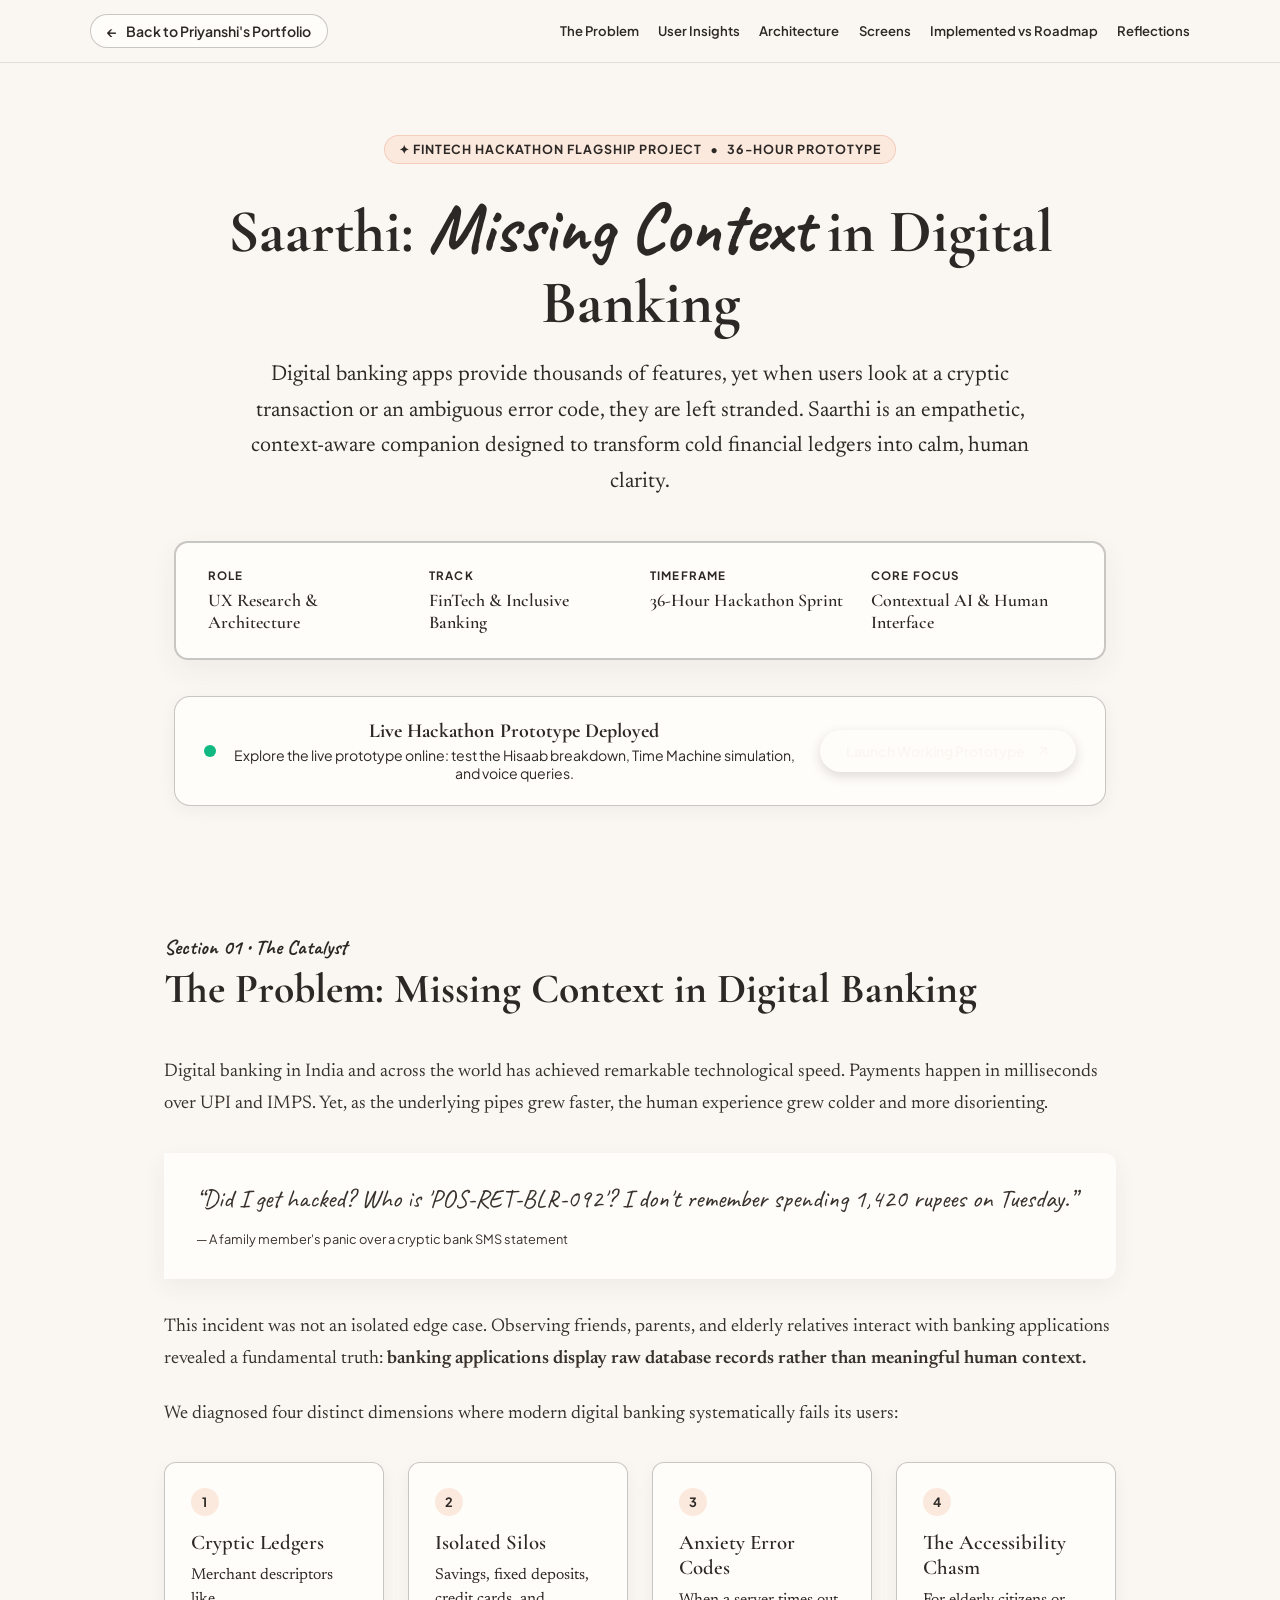
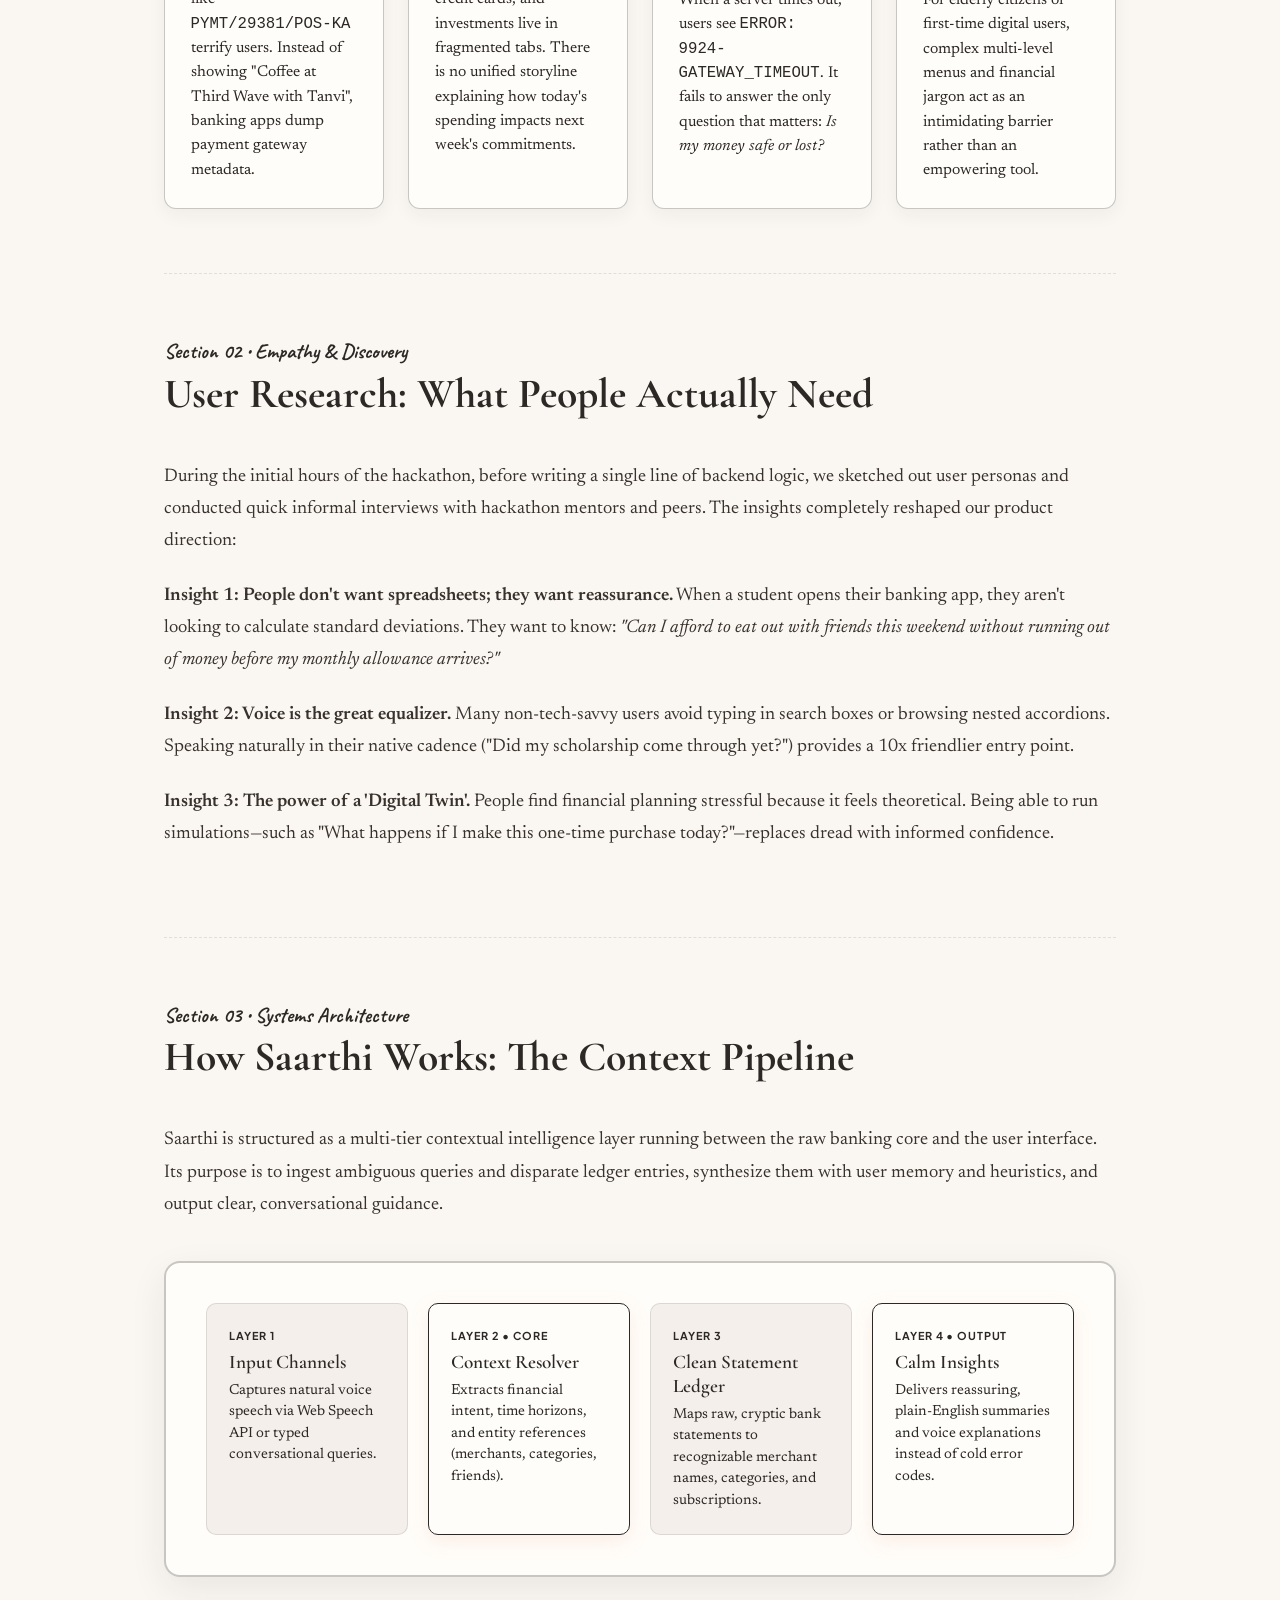
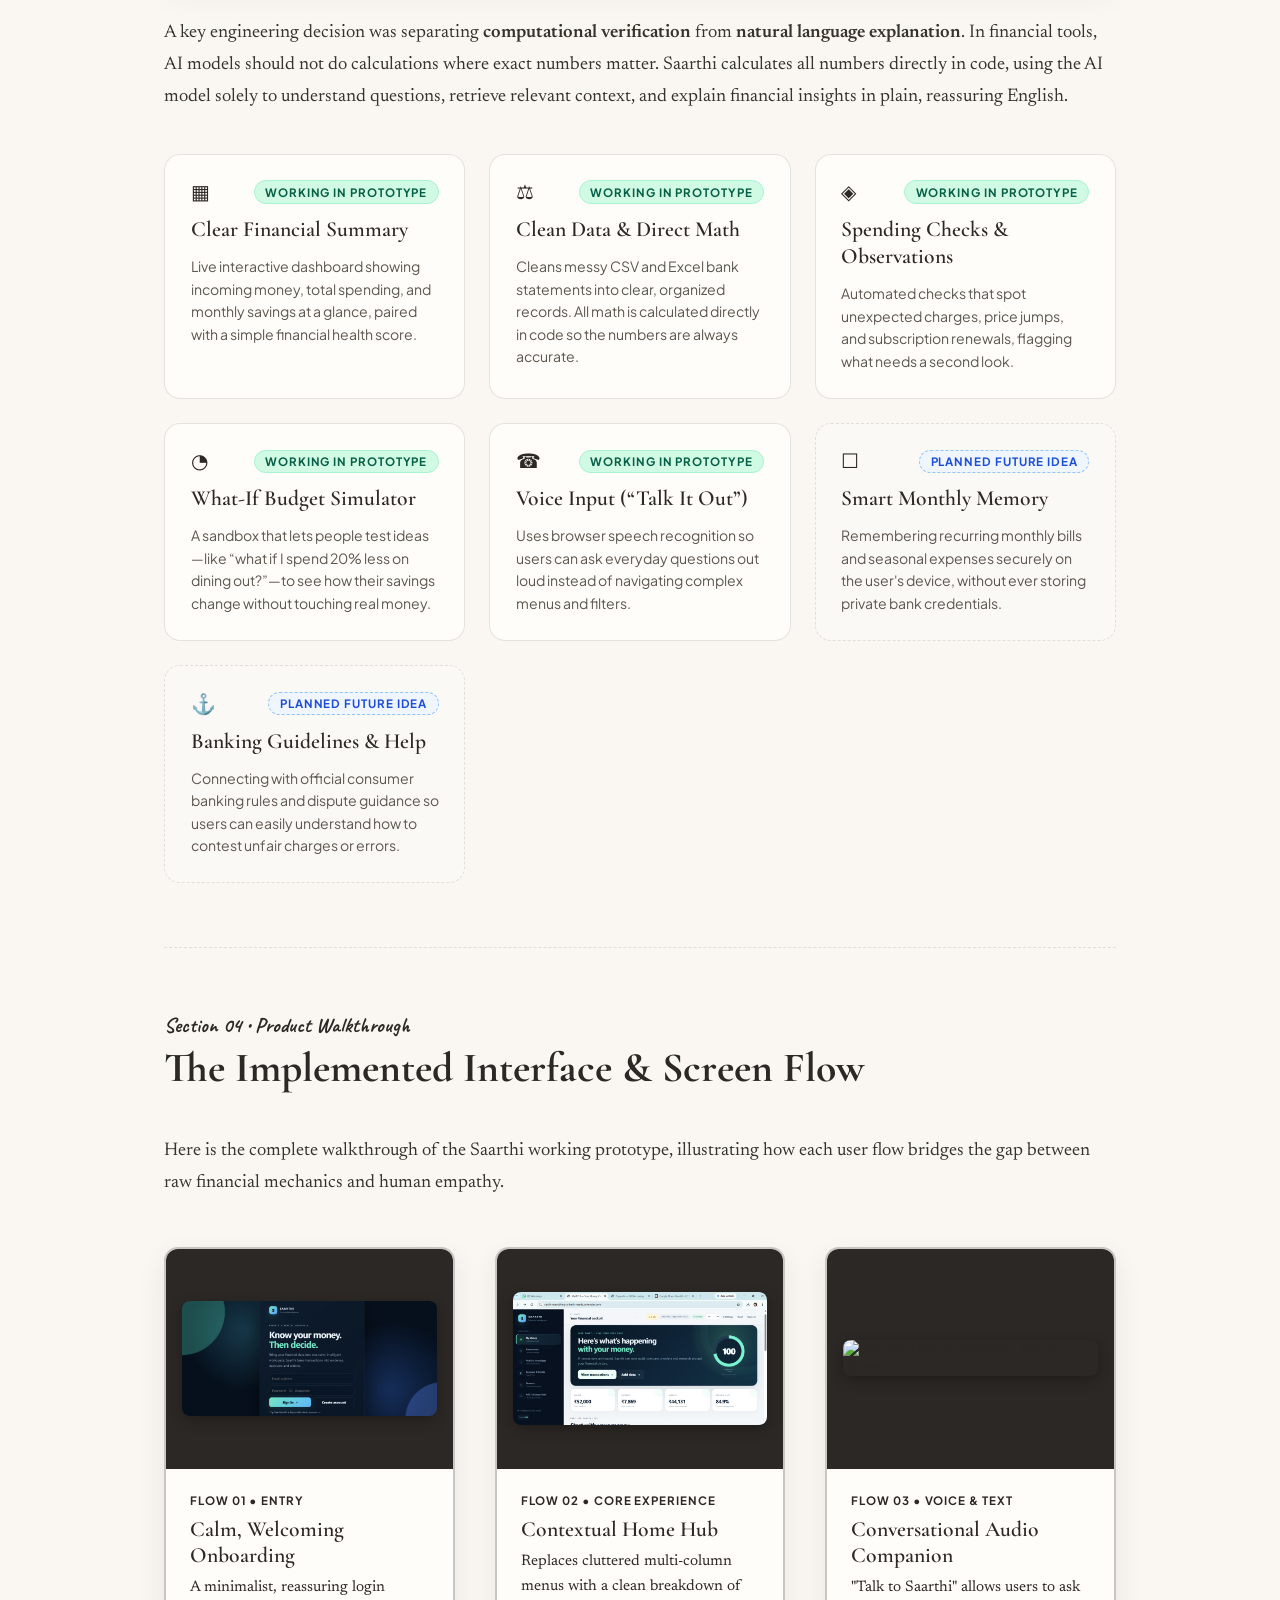
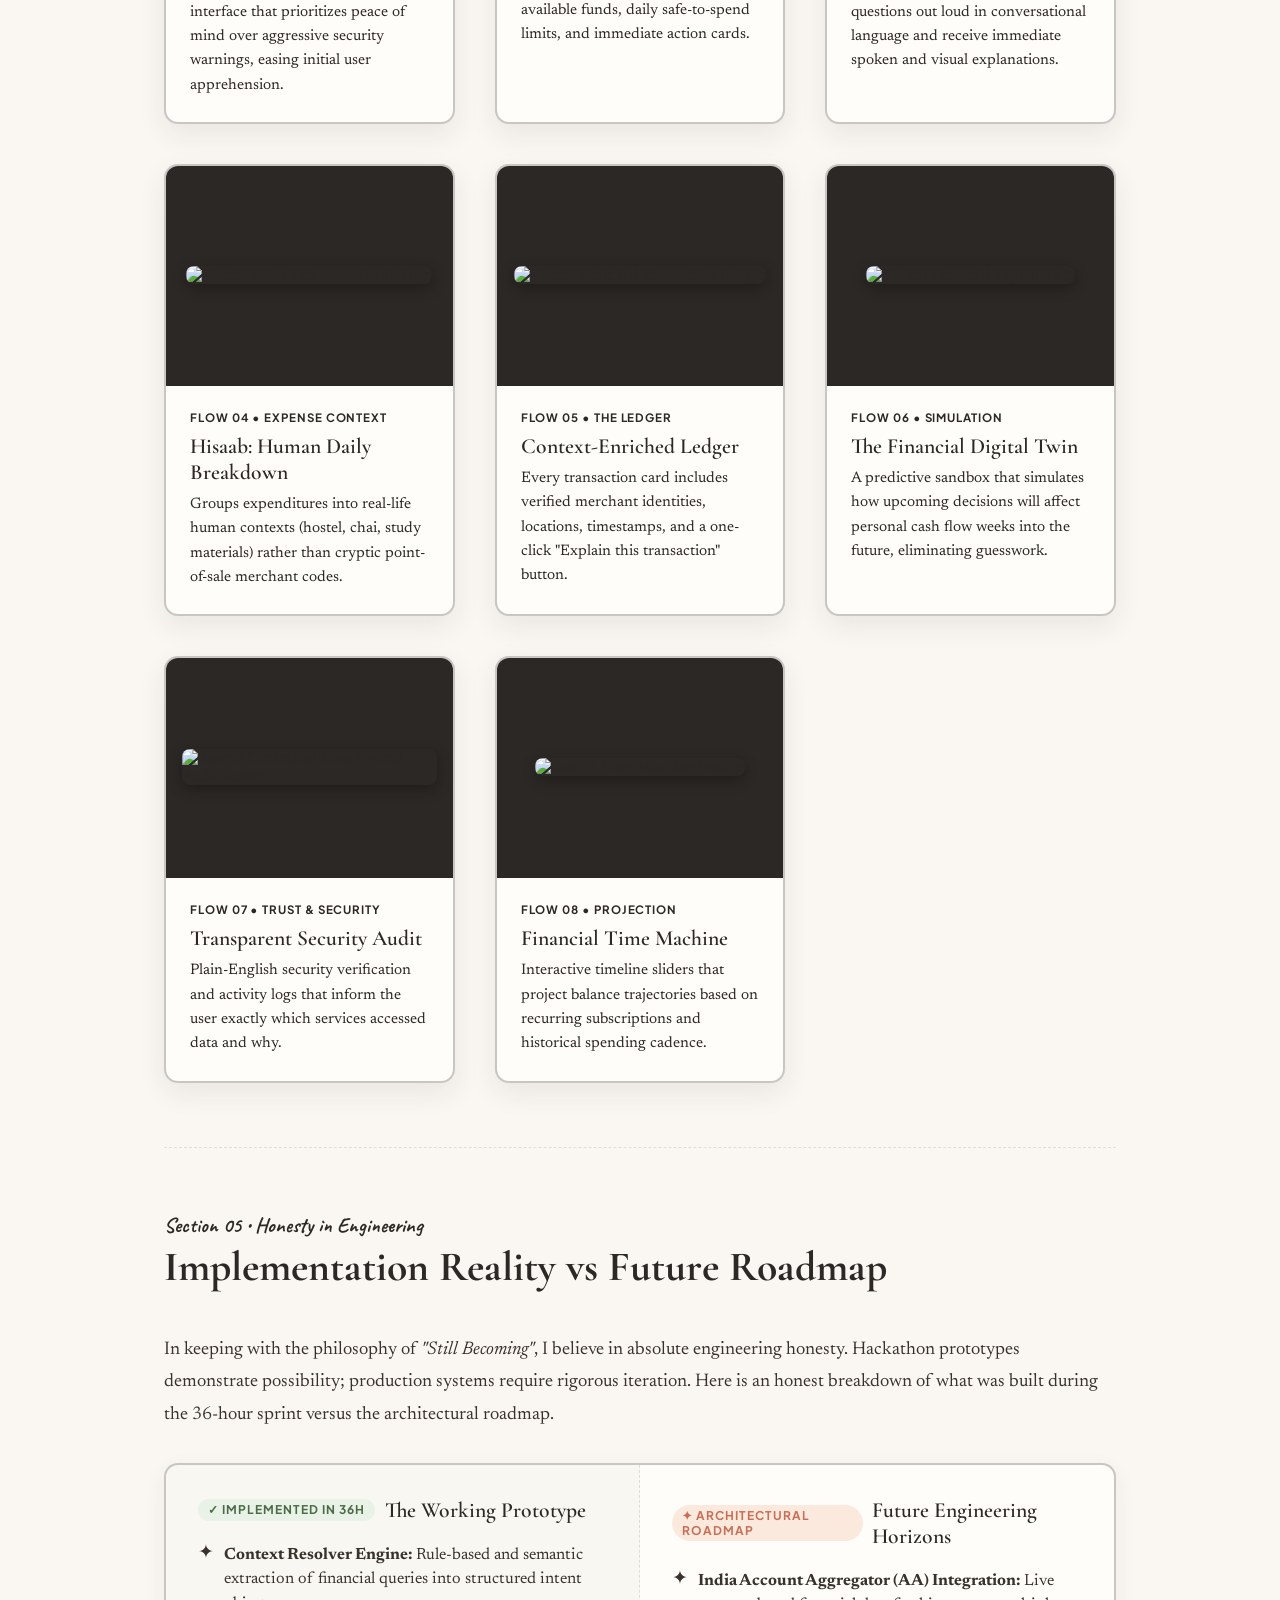
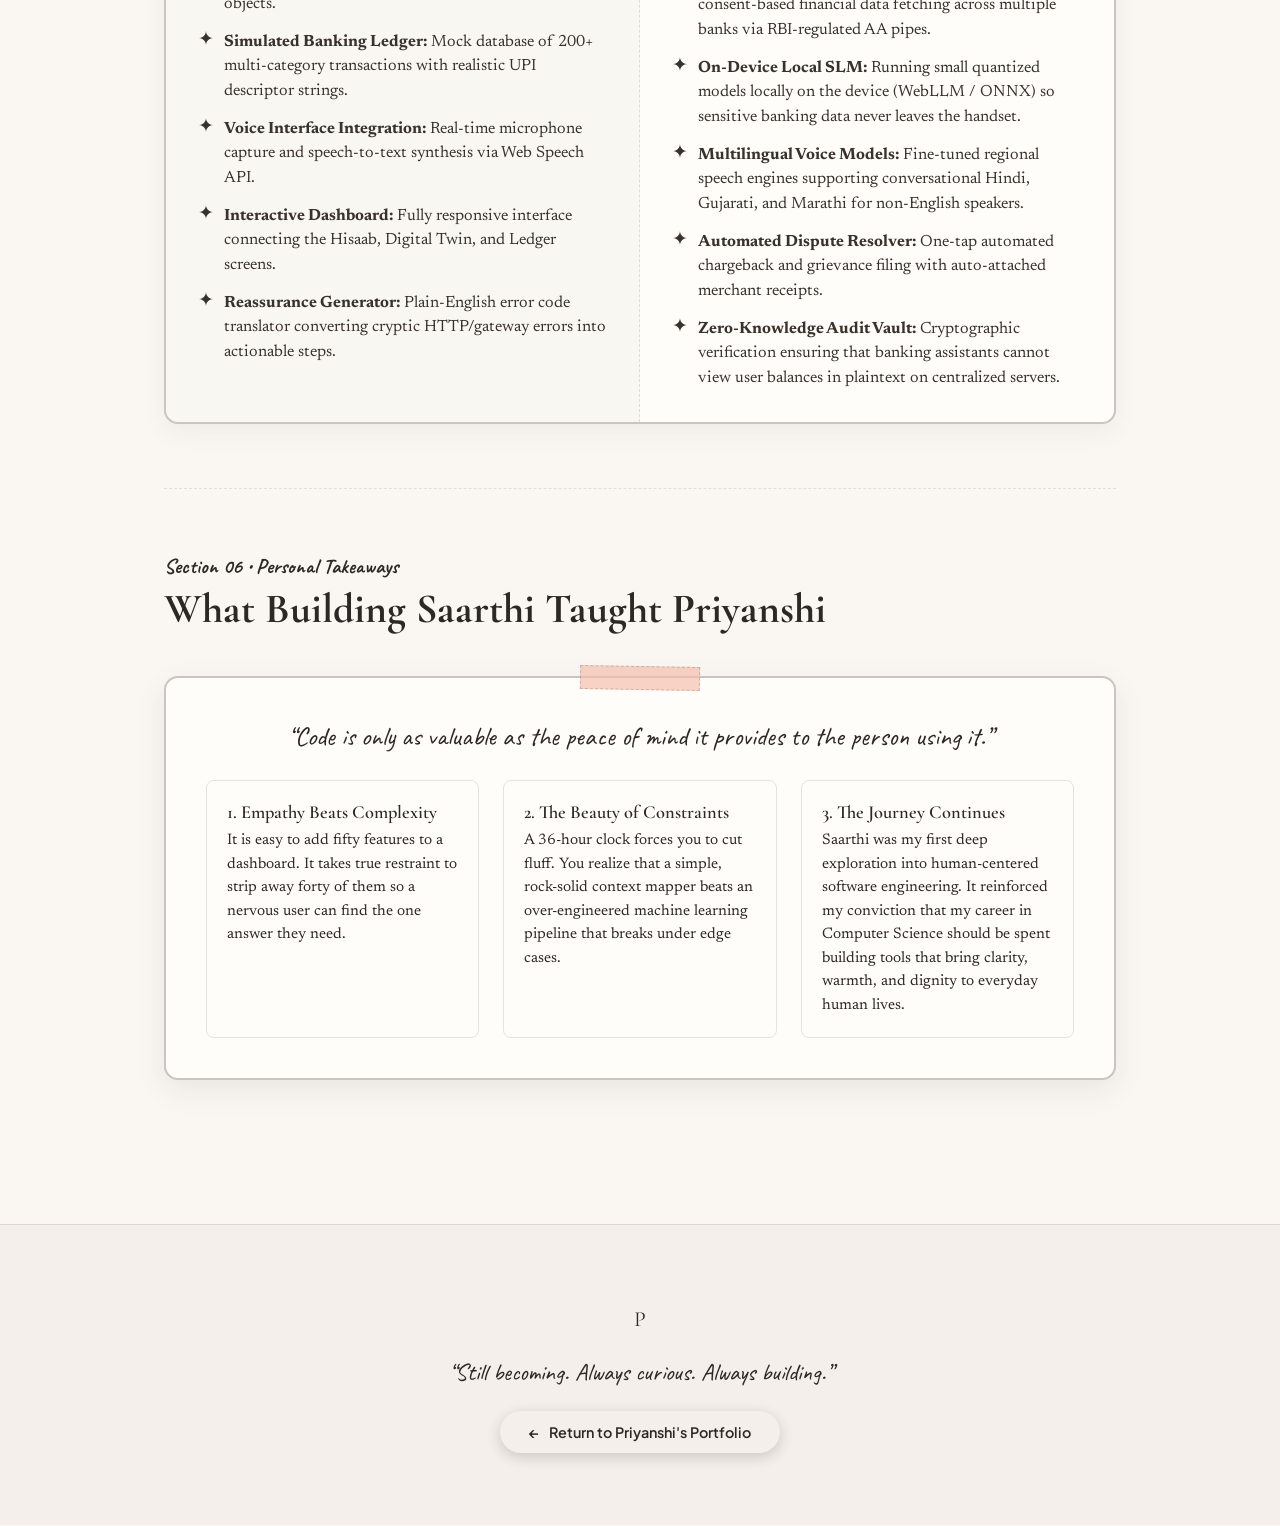
==== commit 27dc171d: "Add files via upload" ====
--- a/saarthi.html
+++ b/saarthi.html
@@ -5,6 +5,20 @@
   <meta name="viewport" content="width=device-width, initial-scale=1.0" />
   <title>Saarthi Case Study — Priyanshi | Still Becoming</title>
   <meta name="description" content="A comprehensive deep dive into Saarthi: tackling missing context in digital banking through empathetic, intelligent architecture. Flagship hackathon project by Priyanshi." />
+  <meta name="theme-color" content="#FAF7F2" />
+
+  <!-- Favicon -->
+  <link rel="icon" type="image/svg+xml" href="favicon.svg" />
+  <link rel="alternate icon" href="favicon.svg" type="image/svg+xml" />
+
+  <!-- Open Graph / Meta -->
+  <meta property="og:type" content="article" />
+  <meta property="og:title" content="Saarthi Case Study — Priyanshi | Still Becoming" />
+  <meta property="og:description" content="Tackling missing context in digital banking through empathetic, intelligent architecture." />
+  <meta property="og:image" content="assets/saarthi/home1.png" />
+  <meta name="twitter:card" content="summary_large_image" />
+  <meta name="twitter:title" content="Saarthi Case Study — Priyanshi" />
+  <meta name="twitter:description" content="Tackling missing context in digital banking through empathetic, intelligent architecture." />
 
   <!-- Google Fonts -->
   <link rel="preconnect" href="https://fonts.googleapis.com" />
@@ -617,11 +631,97 @@
       transform: translateY(-2px);
     }
 
+    /* Prototype Launch Banner */
+    .case-prototype-banner {
+      margin: 2.2rem 0 0.5rem;
+      background: #FFFDF9;
+      border: 1.8px solid var(--border-pencil-strong, rgba(44, 40, 37, 0.22));
+      border-radius: var(--radius-story, 16px);
+      padding: 1.4rem 1.8rem;
+      display: flex;
+      align-items: center;
+      justify-content: space-between;
+      gap: 1.5rem;
+      box-shadow: 0 4px 18px rgba(44, 40, 37, 0.05);
+    }
+
+    .prototype-banner-left {
+      display: flex;
+      align-items: center;
+      gap: 1rem;
+    }
+
+    .banner-pulse-dot {
+      width: 12px;
+      height: 12px;
+      border-radius: 50%;
+      background: #10B981;
+      box-shadow: 0 0 0 0 rgba(16, 185, 129, 0.6);
+      animation: bannerPulse 2s infinite;
+      flex-shrink: 0;
+    }
+
+    @keyframes bannerPulse {
+      0% { transform: scale(0.95); box-shadow: 0 0 0 0 rgba(16, 185, 129, 0.7); }
+      70% { transform: scale(1); box-shadow: 0 0 0 8px rgba(16, 185, 129, 0); }
+      100% { transform: scale(0.95); box-shadow: 0 0 0 0 rgba(16, 185, 129, 0); }
+    }
+
+    .banner-title {
+      font-family: var(--font-serif);
+      font-size: 1.25rem;
+      font-weight: 700;
+      color: var(--ink-primary);
+      margin: 0 0 0.2rem;
+    }
+
+    .banner-desc {
+      font-family: var(--font-sans);
+      font-size: 0.88rem;
+      color: var(--ink-secondary);
+      margin: 0;
+    }
+
+    .btn-launch-hero {
+      display: inline-flex;
+      align-items: center;
+      gap: 0.6rem;
+      padding: 0.75rem 1.6rem;
+      border-radius: var(--radius-pill);
+      background: var(--ink-primary);
+      color: #FAF7F2;
+      font-family: var(--font-sans);
+      font-size: 0.88rem;
+      font-weight: 600;
+      text-decoration: none;
+      white-space: nowrap;
+      transition: all 0.2s ease;
+      box-shadow: 0 4px 12px rgba(44, 40, 37, 0.16);
+      flex-shrink: 0;
+    }
+
+    .btn-launch-hero:hover {
+      background: var(--color-dusty-rose, #E59982);
+      transform: translateY(-2px);
+      color: #FAF7F2;
+    }
+
     @media (max-width: 768px) {
       .case-nav-links {
         display: none;
       }
 
+      .case-prototype-banner {
+        flex-direction: column;
+        align-items: flex-start;
+        padding: 1.25rem;
+      }
+
+      .btn-launch-hero {
+        width: 100%;
+        justify-content: center;
+      }
+
       .comparison-grid {
         grid-template-columns: 1fr;
       }
@@ -638,8 +738,8 @@
   <!-- Navigation Bar -->
   <nav class="case-nav" aria-label="Case Study Navigation">
     <div class="case-nav-inner">
-      <a href="index.html#chapter-2" class="case-nav-back">
-        <span>←</span>
+      <a href="index.html#project-showcase" class="case-nav-back">
+        <span>&larr;</span>
         <span>Back to Priyanshi's Portfolio</span>
       </a>
       <ul class="case-nav-links">
@@ -672,11 +772,11 @@
     <div class="case-meta-grid">
       <div class="meta-col">
         <div class="meta-col-title">Role</div>
-        <div class="meta-col-value">UX Research & Architecture</div>
+        <div class="meta-col-value">UX Research &amp; Architecture</div>
       </div>
       <div class="meta-col">
         <div class="meta-col-title">Track</div>
-        <div class="meta-col-value">FinTech & Inclusive Banking</div>
+        <div class="meta-col-value">FinTech &amp; Inclusive Banking</div>
       </div>
       <div class="meta-col">
         <div class="meta-col-title">Timeframe</div>
@@ -684,8 +784,26 @@
       </div>
       <div class="meta-col">
         <div class="meta-col-title">Core Focus</div>
-        <div class="meta-col-value">Contextual AI & Human Interface</div>
-      </div>
+        <div class="meta-col-value">Contextual AI &amp; Human Interface</div>
+      </div>
+    </div>
+
+    <!-- Live Working Prototype Banner -->
+    <div class="case-prototype-banner">
+      <div class="prototype-banner-left">
+        <span class="banner-pulse-dot" aria-hidden="true"></span>
+        <div>
+          <h4 class="banner-title">Live Hackathon Prototype Deployed</h4>
+          <p class="banner-desc">Explore the live prototype online: test the Hisaab breakdown, Time Machine simulation, and voice queries.</p>
+        </div>
+      </div>
+      <a href="https://sarthi-everything-a-bank-needs.onrender.com" target="_blank" rel="noopener" class="btn-launch-hero">
+        <span>Launch Working Prototype</span>
+        <svg viewBox="0 0 24 24" width="16" height="16" fill="none" stroke="currentColor" stroke-width="2.2" stroke-linecap="round" stroke-linejoin="round">
+          <line x1="7" y1="17" x2="17" y2="7"></line>
+          <polyline points="7 7 17 7 17 17"></polyline>
+        </svg>
+      </a>
     </div>
   </header>
 
@@ -695,7 +813,7 @@
     <!-- SECTION 1: THE HUMAN PROBLEM -->
     <section class="case-section" id="problem">
       <div class="case-section-header">
-        <span class="section-kicker">Chapter I • The Catalyst</span>
+        <span class="section-kicker">Section 01 &bull; The Catalyst</span>
         <h2 class="case-section-title">The Problem: Missing Context in Digital Banking</h2>
       </div>
 
@@ -748,7 +866,7 @@
     <!-- SECTION 2: RESEARCH & INSIGHTS -->
     <section class="case-section" id="research">
       <div class="case-section-header">
-        <span class="section-kicker">Chapter II • Empathy & Discovery</span>
+        <span class="section-kicker">Section 02 &bull; Empathy &amp; Discovery</span>
         <h2 class="case-section-title">User Research: What People Actually Need</h2>
       </div>
 
@@ -774,7 +892,7 @@
     <!-- SECTION 3: ARCHITECTURE & HOW SAARTHI WORKS -->
     <section class="case-section" id="architecture">
       <div class="case-section-header">
-        <span class="section-kicker">Chapter III • Systems Architecture</span>
+        <span class="section-kicker">Section 03 &bull; Systems Architecture</span>
         <h2 class="case-section-title">How Saarthi Works: The Context Pipeline</h2>
       </div>
 
@@ -800,29 +918,118 @@
 
           <div class="pipeline-step">
             <span class="pipeline-tag">Layer 3</span>
-            <h4 class="pipeline-name">Canonical Ledger</h4>
-            <p class="pipeline-desc">Maps raw banking statements to rich metadata (merchant names, locations, recurring subscriptions).</p>
+            <h4 class="pipeline-name">Clean Statement Ledger</h4>
+            <p class="pipeline-desc">Maps raw, cryptic bank statements to recognizable merchant names, categories, and subscriptions.</p>
           </div>
 
           <div class="pipeline-step highlight">
             <span class="pipeline-tag">Layer 4 • Output</span>
-            <h4 class="pipeline-name">Calm Synthesizer</h4>
-            <p class="pipeline-desc">Delivers reassuring natural-language summaries and audio responses instead of cold error codes.</p>
+            <h4 class="pipeline-name">Calm Insights</h4>
+            <p class="pipeline-desc">Delivers reassuring, plain-English summaries and voice explanations instead of cold error codes.</p>
           </div>
         </div>
       </div>
 
       <div class="case-prose">
         <p>
-          A standout engineering decision was separating <strong>computational verification</strong> from <strong>natural language explanation</strong>. In financial applications, LLMs cannot be trusted to perform deterministic balance arithmetic. Saarthi delegates all financial math to a deterministic ledger core, utilizing the AI model solely for intent understanding, context augmentation, and empathetic explanation.
+          A key engineering decision was separating <strong>computational verification</strong> from <strong>natural language explanation</strong>. In financial tools, AI models should not do calculations where exact numbers matter. Saarthi calculates all numbers directly in code, using the AI model solely to understand questions, retrieve relevant context, and explain financial insights in plain, reassuring English.
         </p>
+      </div>
+
+      <!-- Detailed System Architecture Component Breakdown -->
+      <div class="architecture-grid" style="margin-top: 2.5rem;">
+        
+        <!-- Component 1 -->
+        <div class="arch-node-card">
+          <div class="arch-node-top">
+            <span class="arch-node-icon">&#9638;</span>
+            <span class="arch-badge badge-implemented">Working in Prototype</span>
+          </div>
+          <h4 class="arch-node-title">Clear Financial Summary</h4>
+          <p class="arch-node-text">
+            Live interactive dashboard showing incoming money, total spending, and monthly savings at a glance, paired with a simple financial health score.
+          </p>
+        </div>
+
+        <!-- Component 2 -->
+        <div class="arch-node-card">
+          <div class="arch-node-top">
+            <span class="arch-node-icon">&#9878;</span>
+            <span class="arch-badge badge-implemented">Working in Prototype</span>
+          </div>
+          <h4 class="arch-node-title">Clean Data &amp; Direct Math</h4>
+          <p class="arch-node-text">
+            Cleans messy CSV and Excel bank statements into clear, organized records. All math is calculated directly in code so the numbers are always accurate.
+          </p>
+        </div>
+
+        <!-- Component 3 -->
+        <div class="arch-node-card">
+          <div class="arch-node-top">
+            <span class="arch-node-icon">&#9672;</span>
+            <span class="arch-badge badge-implemented">Working in Prototype</span>
+          </div>
+          <h4 class="arch-node-title">Spending Checks &amp; Observations</h4>
+          <p class="arch-node-text">
+            Automated checks that spot unexpected charges, price jumps, and subscription renewals, flagging what needs a second look.
+          </p>
+        </div>
+
+        <!-- Component 4 -->
+        <div class="arch-node-card">
+          <div class="arch-node-top">
+            <span class="arch-node-icon">&#9684;</span>
+            <span class="arch-badge badge-implemented">Working in Prototype</span>
+          </div>
+          <h4 class="arch-node-title">What-If Budget Simulator</h4>
+          <p class="arch-node-text">
+            A sandbox that lets people test ideas—like &ldquo;what if I spend 20% less on dining out?&rdquo;—to see how their savings change without touching real money.
+          </p>
+        </div>
+
+        <!-- Component 5 -->
+        <div class="arch-node-card">
+          <div class="arch-node-top">
+            <span class="arch-node-icon">&#9742;</span>
+            <span class="arch-badge badge-implemented">Working in Prototype</span>
+          </div>
+          <h4 class="arch-node-title">Voice Input (&ldquo;Talk It Out&rdquo;)</h4>
+          <p class="arch-node-text">
+            Uses browser speech recognition so users can ask everyday questions out loud instead of navigating complex menus and filters.
+          </p>
+        </div>
+
+        <!-- Component 6 (Planned) -->
+        <div class="arch-node-card card-planned">
+          <div class="arch-node-top">
+            <span class="arch-node-icon">&#9744;</span>
+            <span class="arch-badge badge-planned">Planned Future Idea</span>
+          </div>
+          <h4 class="arch-node-title">Smart Monthly Memory</h4>
+          <p class="arch-node-text">
+            Remembering recurring monthly bills and seasonal expenses securely on the user's device, without ever storing private bank credentials.
+          </p>
+        </div>
+
+        <!-- Component 7 (Planned) -->
+        <div class="arch-node-card card-planned">
+          <div class="arch-node-top">
+            <span class="arch-node-icon">&#9875;</span>
+            <span class="arch-badge badge-planned">Planned Future Idea</span>
+          </div>
+          <h4 class="arch-node-title">Banking Guidelines &amp; Help</h4>
+          <p class="arch-node-text">
+            Connecting with official consumer banking rules and dispute guidance so users can easily understand how to contest unfair charges or errors.
+          </p>
+        </div>
+
       </div>
     </section>
 
     <!-- SECTION 4: SCREEN WALKTHROUGH -->
     <section class="case-section" id="screens">
       <div class="case-section-header">
-        <span class="section-kicker">Chapter IV • Product Walkthrough</span>
+        <span class="section-kicker">Section 04 &bull; Product Walkthrough</span>
         <h2 class="case-section-title">The Implemented Interface & Screen Flow</h2>
       </div>
 
@@ -952,7 +1159,7 @@
     <!-- SECTION 5: IMPLEMENTED VS ROADMAP -->
     <section class="case-section" id="roadmap">
       <div class="case-section-header">
-        <span class="section-kicker">Chapter V • Honesty in Engineering</span>
+        <span class="section-kicker">Section 05 &bull; Honesty in Engineering</span>
         <h2 class="case-section-title">Implementation Reality vs Future Roadmap</h2>
       </div>
 
@@ -1032,7 +1239,7 @@
     <!-- SECTION 6: STUDENT REFLECTIONS -->
     <section class="case-section" id="learnings" style="border-bottom: none;">
       <div class="case-section-header">
-        <span class="section-kicker">Chapter VI • Personal Takeaways</span>
+        <span class="section-kicker">Section 06 &bull; Personal Takeaways</span>
         <h2 class="case-section-title">What Building Saarthi Taught Priyanshi</h2>
       </div>
 
@@ -1067,11 +1274,62 @@
   <footer class="case-footer">
     <div class="case-footer-monogram">P</div>
     <p class="case-footer-quote">“Still becoming. Always curious. Always building.”</p>
-    <a href="index.html#chapter-2" class="btn-return-home">
-      <span>←</span>
+    <a href="index.html#project-showcase" class="btn-return-home">
+      <span>&larr;</span>
       <span>Return to Priyanshi's Portfolio</span>
     </a>
   </footer>
 
+  <!-- High-Res Image Lightbox Modal for Case Study Screens -->
+  <div class="image-lightbox-modal" id="saarthi-lightbox" aria-hidden="true">
+    <div class="lightbox-backdrop" id="saarthi-lightbox-backdrop"></div>
+    <div class="lightbox-content-card">
+      <button class="lightbox-close-btn" id="saarthi-lightbox-close" aria-label="Close image preview">&times;</button>
+      <img src="" alt="Full resolution preview" class="lightbox-full-img" id="saarthi-lightbox-img" />
+      <p class="lightbox-caption" id="saarthi-lightbox-caption"></p>
+    </div>
+  </div>
+
+  <!-- Interactive Lightbox Script -->
+  <script>
+    (function() {
+      const modal = document.getElementById("saarthi-lightbox");
+      const fullImg = document.getElementById("saarthi-lightbox-img");
+      const captionEl = document.getElementById("saarthi-lightbox-caption");
+      const btnClose = document.getElementById("saarthi-lightbox-close");
+      const backdrop = document.getElementById("saarthi-lightbox-backdrop");
+      const screenCards = document.querySelectorAll(".screen-card img");
+
+      if (!modal || !fullImg) return;
+
+      function openLightbox(src, alt) {
+        fullImg.src = src;
+        fullImg.alt = alt;
+        if (captionEl) captionEl.textContent = alt;
+        modal.classList.add("active");
+        modal.setAttribute("aria-hidden", "false");
+        document.body.style.overflow = "hidden";
+      }
+
+      function closeLightbox() {
+        modal.classList.remove("active");
+        modal.setAttribute("aria-hidden", "true");
+        document.body.style.overflow = "";
+      }
+
+      screenCards.forEach(img => {
+        img.style.cursor = "zoom-in";
+        img.title = "Click to view full resolution";
+        img.addEventListener("click", () => openLightbox(img.src, img.alt));
+      });
+
+      if (btnClose) btnClose.addEventListener("click", closeLightbox);
+      if (backdrop) backdrop.addEventListener("click", closeLightbox);
+      window.addEventListener("keydown", e => {
+        if (e.key === "Escape" && modal.classList.contains("active")) closeLightbox();
+      });
+    })();
+  </script>
+
 </body>
 </html>
--- a/style.css
+++ b/style.css
@@ -1,52 +1,58 @@
 /* ============================================================
    PRIYANSHI — STILL BECOMING
-   Hand-Drawn Storybook Illustrated Design System
+   Phase 2: Unified Design System & Cinematic 2.5D Hero World
    ============================================================ */
 
 :root {
-  /* Warm Storybook Color Palette */
-  --bg-cream: #FAF7F2;
-  --bg-cream-soft: #F4EFE6;
-  --bg-paper: #FFFDF9;
-  --bg-card: #FFFDF9;
-  --bg-card-hover: #FFFFFF;
-
-  /* Pencil & Ink Tones */
-  --ink-primary: #2C2825;       /* Soft charcoal pencil */
-  --ink-secondary: #5E564F;     /* Muted sepia ink */
-  --ink-muted: #8E837A;         /* Graphite dust */
-  --ink-light: #BDB4AA;
-
-  /* Soft Pastel Accents */
-  --pastel-peach: #F5BCA9;      /* Warm storybook balloon */
-  --pastel-coral: #E59982;      /* Deep blush */
-  --pastel-sage: #9FB59A;       /* Linen scarf / botanicals */
-  --pastel-lavender: #C2BFD8;   /* Dreamy twilight skies */
-  --pastel-honey: #E8B86D;      /* Twinkling star glow */
-  --pastel-oatmeal: #EFE4D2;    /* Cozy coat tone */
-
-  /* Pencil stroke borders */
-  --border-pencil: rgba(44, 40, 37, 0.13);
-  --border-pencil-strong: rgba(44, 40, 37, 0.28);
-  --border-hover: rgba(229, 153, 130, 0.45);
+  /* Warm Storybook Tone Palette */
+  --color-bg-ivory: #FAF7F2;
+  --color-bg-cream: #F4EFE6;
+  --color-peach: #F5BCA9;
+  --color-peach-light: #FCEFE6;
+  --color-dusty-rose: #E59982;
+  --color-coral: #E59982;
+  --color-sage: #9FB59A;
+  --color-sage-dark: #7E9679;
+  --color-lavender: #C2BFD8;
+  --color-gold: #E8B86D;
+  --color-oatmeal: #EFE4D2;
+  --color-ink: #2C2825;
+  --color-ink-sepia: #5E564F;
+  --color-ink-muted: #8E837A;
+  --color-ink-light: #BDB4AA;
+  --color-paper: #FFFDF9;
+
+  /* Pencil & Elevation Borders */
+  --border-pencil: rgba(44, 40, 37, 0.12);
+  --border-pencil-strong: rgba(44, 40, 37, 0.26);
+  --border-hover: rgba(229, 153, 130, 0.5);
+
+  /* Shadows */
+  --shadow-soft: 0 10px 30px -8px rgba(115, 90, 75, 0.12);
+  --shadow-float: 0 20px 45px -10px rgba(80, 60, 45, 0.16);
+  --shadow-card: 0 4px 20px rgba(44, 40, 37, 0.06);
 
   /* Typography */
   --font-serif: 'Cormorant Garamond', Garamond, Georgia, serif;
   --font-reading: 'Newsreader', Georgia, serif;
   --font-hand: 'Caveat', cursive;
-  --font-sans: 'Plus Jakarta Sans', -apple-system, sans-serif;
-
-  /* Layout & Transitions */
-  --container-max: 1140px;
+  --font-sans: 'Plus Jakarta Sans', -apple-system, BlinkMacSystemFont, "Segoe UI", Roboto, sans-serif;
+  --font-mono: ui-monospace, SFMono-Regular, Menlo, Monaco, Consolas, monospace;
+
+  /* Layout Constants */
   --nav-height: 72px;
+  --container-max: 1200px;
   --radius-story: 16px;
-  --radius-pill: 999px;
-
-  --transition-gentle: 0.35s cubic-bezier(0.25, 1, 0.35, 1);
+  --radius-card: 20px;
+  --radius-pill: 9999px;
+
+  /* Motion Defaults */
+  --ease-gentle: cubic-bezier(0.25, 1, 0.35, 1);
+  --ease-spring: cubic-bezier(0.175, 0.885, 0.32, 1.275);
 }
 
 /* ============================================================
-   RESET & BASE STYLES
+   RESET & FOUNDATION
    ============================================================ */
 *, *::before, *::after {
   box-sizing: border-box;
@@ -57,17 +63,32 @@
 html {
   scroll-behavior: smooth;
   font-size: 16px;
-  background-color: var(--bg-cream);
-}
-
-body.storybook-theme {
-  font-family: var(--font-sans);
-  background-color: var(--bg-cream);
-  color: var(--ink-primary);
-  line-height: 1.65;
+  background-color: var(--color-bg-ivory);
+  text-rendering: optimizeLegibility;
+  -webkit-font-smoothing: antialiased;
+  -moz-osx-font-smoothing: grayscale;
+}
+
+body.storybook-body {
+  font-family: var(--font-sans);
+  background-color: var(--color-bg-ivory);
+  color: var(--color-ink);
+  line-height: 1.6;
   overflow-x: hidden;
   position: relative;
   min-height: 100vh;
+}
+
+/* Subtle hand-drawn grain background */
+body.storybook-body::before {
+  content: "";
+  position: fixed;
+  inset: 0;
+  pointer-events: none;
+  background-image: radial-gradient(var(--color-ink-muted) 0.5px, transparent 0.5px);
+  background-size: 24px 24px;
+  opacity: 0.045;
+  z-index: 999;
 }
 
 a {
@@ -75,98 +96,37 @@
   text-decoration: none;
 }
 
-ul {
-  list-style: none;
-}
-
-button, input, textarea {
+button {
   font-family: inherit;
   color: inherit;
+  background: none;
   border: none;
+  cursor: pointer;
   outline: none;
 }
 
-.container {
-  width: 90%;
-  max-width: var(--container-max);
-  margin: 0 auto;
+img, svg {
+  display: block;
 }
 
 /* ============================================================
-   PAPER TEXTURE & AMBIENT WATERCOLOR BLOBS
+   MINIMAL QUIET HEADER
    ============================================================ */
-.paper-texture-overlay {
-  position: fixed;
-  inset: 0;
-  width: 100%;
-  height: 100%;
-  pointer-events: none;
-  z-index: 0;
-  opacity: 0.18;
-  background-image: radial-gradient(rgba(44, 40, 37, 0.06) 0.75px, transparent 0.75px);
-  background-size: 24px 24px;
-}
-
-.pastel-blob {
-  position: fixed;
-  border-radius: 50%;
-  filter: blur(100px);
-  pointer-events: none;
-  z-index: 0;
-  opacity: 0.35;
-}
-
-.blob-peach {
-  width: 480px;
-  height: 480px;
-  background: radial-gradient(circle, var(--pastel-peach) 0%, transparent 70%);
-  top: -120px;
-  right: -60px;
-  animation: floatBlob 18s ease-in-out infinite alternate;
-}
-
-.blob-sage {
-  width: 440px;
-  height: 440px;
-  background: radial-gradient(circle, var(--pastel-sage) 0%, transparent 70%);
-  top: 40%;
-  left: -120px;
-  animation: floatBlob 22s ease-in-out infinite alternate-reverse;
-}
-
-.blob-lavender {
-  width: 420px;
-  height: 420px;
-  background: radial-gradient(circle, var(--pastel-lavender) 0%, transparent 70%);
-  bottom: 5%;
-  right: -80px;
-  animation: floatBlob 25s ease-in-out infinite alternate;
-}
-
-@keyframes floatBlob {
-  0% { transform: translateY(0) scale(1); }
-  50% { transform: translateY(30px) scale(1.06); }
-  100% { transform: translateY(-25px) scale(0.96); }
-}
-
-/* ============================================================
-   STORYBOOK NAVIGATION
-   ============================================================ */
-.storybook-nav {
+.cinematic-header {
   position: fixed;
   top: 0;
   left: 0;
   width: 100%;
   height: var(--nav-height);
   z-index: 1000;
-  background: rgba(250, 247, 242, 0.88);
-  backdrop-filter: blur(12px);
-  -webkit-backdrop-filter: blur(12px);
+  background: rgba(250, 247, 242, 0.85);
+  backdrop-filter: blur(14px);
+  -webkit-backdrop-filter: blur(14px);
   border-bottom: 1px solid var(--border-pencil);
-  transition: background var(--transition-gentle);
-}
-
-.nav-container {
+  transition: background 0.3s var(--ease-gentle), border-color 0.3s var(--ease-gentle);
+}
+
+.header-inner {
   max-width: var(--container-max);
   height: 100%;
   margin: 0 auto;
@@ -176,1624 +136,793 @@
   justify-content: space-between;
 }
 
-.story-brand {
-  display: flex;
-  align-items: center;
-  gap: 0.75rem;
-}
-
+/* Monogram Brand */
 .brand-monogram {
+  display: flex;
+  align-items: center;
+  gap: 0.35rem;
+  padding: 0.4rem 0.6rem;
+  border-radius: var(--radius-pill);
+  transition: transform 0.25s var(--ease-gentle);
+}
+
+.brand-monogram:hover {
+  transform: scale(1.05);
+}
+
+.monogram-letter {
   font-family: var(--font-serif);
-  font-size: 1.3rem;
+  font-size: 1.5rem;
   font-weight: 700;
-  color: var(--pastel-coral);
-  width: 32px;
-  height: 32px;
-  display: flex;
-  align-items: center;
-  justify-content: center;
-  border: 1.5px solid var(--border-pencil-strong);
-  border-radius: 50%;
-  background: var(--bg-paper);
-}
-
-.brand-title {
-  font-family: var(--font-serif);
-  font-size: 1.35rem;
-  font-weight: 600;
-  letter-spacing: -0.01em;
-  color: var(--ink-primary);
-}
-
-.brand-sub {
-  font-family: var(--font-reading);
-  font-style: italic;
-  font-size: 0.95rem;
-  color: var(--ink-muted);
-  font-weight: 400;
-  margin-left: 0.2rem;
-}
-
-.nav-list {
-  display: flex;
-  gap: 2rem;
-}
-
-.nav-link {
-  font-family: var(--font-sans);
-  font-size: 0.88rem;
-  font-weight: 500;
-  letter-spacing: 0.02em;
-  color: var(--ink-secondary);
-  transition: color var(--transition-gentle);
-  position: relative;
-  padding: 0.3rem 0;
-}
-
-.nav-link:hover, .nav-link.active {
-  color: var(--ink-primary);
-}
-
-.nav-link.active::after {
-  content: '';
-  position: absolute;
-  bottom: -2px;
-  left: 0;
-  width: 100%;
-  height: 1.5px;
-  background: var(--pastel-coral);
-  border-radius: 2px;
-}
-
-.btn-storybook-pill {
-  display: inline-flex;
-  align-items: center;
-  gap: 0.5rem;
-  padding: 0.5rem 1.25rem;
-  border-radius: var(--radius-pill);
-  font-size: 0.85rem;
-  font-weight: 600;
-  background: var(--bg-paper);
-  color: var(--ink-primary);
-  border: 1.5px solid var(--border-pencil-strong);
-  transition: all var(--transition-gentle);
-  box-shadow: 0 2px 8px rgba(44, 40, 37, 0.04);
-}
-
-.btn-storybook-pill:hover {
-  background: var(--pastel-peach);
-  border-color: var(--pastel-coral);
-  transform: translateY(-1.5px);
-}
-
-.menu-toggle {
-  display: none;
-  flex-direction: column;
-  justify-content: space-between;
-  width: 22px;
-  height: 16px;
-  background: transparent;
-}
-
-.menu-toggle span {
-  width: 100%;
-  height: 2px;
-  background-color: var(--ink-primary);
-  border-radius: 2px;
-  transition: all var(--transition-gentle);
-}
-
-/* ============================================================
-   SCENE 1: STORYBOOK HERO (BALLOON & PRIYANSHI ENTRANCE)
-   ============================================================ */
-.storybook-hero-scene {
-  position: relative;
-  min-height: 100vh;
-  padding-top: calc(var(--nav-height) + 1rem);
-  padding-bottom: 3.5rem;
-  display: flex;
-  flex-direction: column;
-  align-items: center;
-  justify-content: flex-start;
-  overflow: hidden;
-  z-index: 2;
-}
-
-.illustration-stage {
-  position: relative;
-  width: 100%;
-  max-width: 860px;
-  height: 520px;
-  display: flex;
-  align-items: center;
-  justify-content: center;
-  z-index: 2;
-}
-
-.storybook-svg {
-  width: 100%;
-  height: 100%;
-  overflow: visible;
-}
-
-.main-actor-group {
-  will-change: transform;
-}
-
-.storybook-text-overlay {
-  position: relative;
-  z-index: 5;
-  width: 100%;
-  max-width: 760px;
-  margin: -35px auto 0 auto;
-  text-align: center;
-  padding: 0 1.5rem;
-}
-
-.story-text-card {
-  display: flex;
-  flex-direction: column;
-  align-items: center;
-  gap: 0.85rem;
-}
-
-.story-whisper-tag {
-  display: inline-flex;
-  align-items: center;
-  gap: 0.6rem;
-  font-family: var(--font-sans);
-  font-size: 0.78rem;
-  font-weight: 600;
-  letter-spacing: 0.16em;
-  text-transform: uppercase;
-  color: var(--ink-muted);
-  opacity: 1;
-  transform: translateY(0);
-}
-
-.feather-leaf {
-  color: var(--pastel-coral);
-  font-size: 0.95rem;
-}
-
-.story-main-title {
-  font-family: var(--font-serif);
-  font-size: clamp(2.4rem, 5.2vw, 4.4rem);
-  font-weight: 600;
-  line-height: 1.08;
-  letter-spacing: -0.02em;
-  color: var(--ink-primary);
-  opacity: 1;
-  transform: translateY(0);
-}
-
-.story-italic-accent {
-  font-family: var(--font-reading);
-  font-style: italic;
-  font-weight: 400;
-  color: var(--pastel-coral);
-  letter-spacing: -0.01em;
-  position: relative;
-  display: inline-block;
-}
-
-.story-italic-accent::after {
-  content: '';
-  position: absolute;
-  bottom: 4px;
-  left: 2%;
-  width: 96%;
-  height: 5px;
-  background-image: radial-gradient(circle, var(--pastel-peach) 30%, transparent 70%);
-  opacity: 0.7;
-  border-bottom: 2px solid var(--pastel-coral);
-  border-radius: 40%;
-}
-
-.story-manifesto {
-  font-family: var(--font-reading);
-  font-size: 1.18rem;
-  line-height: 1.65;
-  color: var(--ink-secondary);
-  max-width: 580px;
-  margin: 0.35rem auto 0 auto;
-  opacity: 1;
-  transform: translateY(0);
-}
-
-.story-actions {
-  display: flex;
-  align-items: center;
-  justify-content: center;
-  gap: 1.1rem;
-  margin-top: 1.25rem;
-  opacity: 1;
-  transform: translateY(0);
-}
-
-.btn-storybook-primary {
-  display: inline-flex;
-  align-items: center;
-  gap: 0.6rem;
-  padding: 0.75rem 1.8rem;
-  border-radius: var(--radius-pill);
-  background: var(--ink-primary);
-  color: var(--bg-cream);
-  font-family: var(--font-sans);
-  font-size: 0.92rem;
-  font-weight: 600;
-  border: 1.5px solid var(--ink-primary);
-  box-shadow: 0 6px 18px rgba(44, 40, 37, 0.12);
-  transition: all var(--transition-gentle);
-  cursor: pointer;
-}
-
-.btn-storybook-primary:hover {
-  background: var(--pastel-coral);
-  border-color: var(--pastel-coral);
-  color: #ffffff;
-  transform: translateY(-2px);
-  box-shadow: 0 10px 24px rgba(229, 153, 130, 0.35);
-}
-
-.btn-storybook-secondary {
-  display: inline-flex;
-  align-items: center;
-  padding: 0.75rem 1.6rem;
-  border-radius: var(--radius-pill);
-  background: var(--bg-paper);
-  color: var(--ink-primary);
-  font-family: var(--font-sans);
-  font-size: 0.92rem;
-  font-weight: 600;
-  border: 1.5px solid var(--border-pencil-strong);
-  transition: all var(--transition-gentle);
-}
-
-.btn-storybook-secondary:hover {
-  background: var(--bg-cream-soft);
-  border-color: var(--ink-secondary);
-  transform: translateY(-2px);
-}
-
-.storybook-scroll-hint {
-  display: flex;
-  flex-direction: column;
-  align-items: center;
-  gap: 0.45rem;
-  margin-top: 2.2rem;
-  opacity: 1;
-}
-
-.hint-label {
-  font-family: var(--font-hand);
-  font-size: 1.15rem;
-  color: var(--ink-muted);
-  letter-spacing: 0.02em;
-}
-
-.scroll-mouse-doodle {
-  width: 20px;
-  height: 30px;
-  border: 1.8px solid var(--border-pencil-strong);
-  border-radius: 12px;
-  position: relative;
-}
-
-.doodle-dot {
-  position: absolute;
-  top: 5px;
-  left: 50%;
-  transform: translateX(-50%);
-  width: 3.5px;
-  height: 6px;
-  border-radius: 2px;
-  background: var(--pastel-coral);
-  animation: scrollWheelDoodle 2s infinite ease-in-out;
-}
-
-@keyframes scrollWheelDoodle {
-  0% { transform: translate(-50%, 0); opacity: 1; }
-  75% { transform: translate(-50%, 12px); opacity: 0; }
-  100% { transform: translate(-50%, 0); opacity: 0; }
-}
-
-.drawn-down-arrow {
-  color: var(--ink-muted);
-  animation: bounceArrow 2s infinite ease-in-out;
-}
-
-@keyframes bounceArrow {
-  0%, 100% { transform: translateY(0); }
-  50% { transform: translateY(4px); }
-}
-
-/* ============================================================
-   STORY CHAPTERS GENERAL LAYOUT & STYLING
-   ============================================================ */
-.story-container {
-  position: relative;
-  z-index: 2;
-  padding: 6.5rem 0;
-}
-
-.section-header {
-  text-align: center;
-  max-width: 720px;
-  margin: 0 auto 3.5rem auto;
-}
-
-.section-tag {
-  display: inline-block;
-  font-family: var(--font-hand);
-  font-size: 1.35rem;
-  color: var(--pastel-coral);
-  margin-bottom: 0.45rem;
-}
-
-.section-title {
-  font-family: var(--font-serif);
-  font-size: clamp(2.2rem, 4vw, 3.2rem);
-  font-weight: 600;
-  letter-spacing: -0.02em;
-  color: var(--ink-primary);
-  margin-bottom: 0.85rem;
-}
-
-.section-subtitle {
-  font-family: var(--font-reading);
-  font-size: 1.15rem;
-  color: var(--ink-secondary);
-  line-height: 1.6;
-}
-
-/* Storybook Card Surface */
-.storybook-card {
-  background: var(--bg-card);
-  border: 1.5px solid var(--border-pencil);
-  border-radius: var(--radius-story);
-  box-shadow: 0 4px 18px rgba(44, 40, 37, 0.04);
-  transition: all var(--transition-gentle);
-  opacity: 1;
-}
-
-.storybook-card:hover {
-  background: var(--bg-card-hover);
-  border-color: var(--border-hover);
-  transform: translateY(-3px);
-  box-shadow: 0 12px 28px rgba(229, 153, 130, 0.12);
-}
-
-/* 2-Column Chapter Content Grid */
-.chapter-content-grid {
-  display: grid;
-  grid-template-columns: 1.15fr 0.85fr;
-  align-items: center;
-  gap: 3rem;
-}
-
-.chapter-reverse {
-  grid-template-columns: 0.85fr 1.15fr;
-}
-
-.chapter-narrative {
-  display: flex;
-  flex-direction: column;
-  gap: 1.6rem;
-}
-
-/* Story Prose Card with Drop Cap */
-.story-paragraph-card {
-  padding: 2.4rem;
-  display: flex;
-  flex-direction: column;
-  gap: 1.1rem;
-  font-family: var(--font-reading);
-  font-size: 1.12rem;
-  line-height: 1.78;
-  color: var(--ink-primary);
-}
-
-.drop-cap {
-  float: left;
-  font-family: var(--font-serif);
-  font-size: 3.4rem;
-  line-height: 0.85;
-  padding-top: 4px;
-  padding-right: 12px;
-  padding-bottom: 2px;
-  color: var(--pastel-coral);
-  font-weight: 700;
-}
-
-/* Chapter Vignette Container & SVG */
-.chapter-illustration-col {
-  width: 100%;
-  display: flex;
-  justify-content: center;
-}
-
-.vignette-frame {
-  width: 100%;
-  max-width: 440px;
-  padding: 1.25rem;
-  display: flex;
-  align-items: center;
-  justify-content: center;
-  background: var(--bg-paper);
-  opacity: 1 !important;
-}
-
-.chapter-svg {
-  width: 100%;
-  height: auto;
-  max-height: 480px;
-  overflow: visible;
-  opacity: 1 !important;
-}
-
-/* ============================================================
-   CHAPTER I: THE UNEXPECTED BEGINNING SPECIFICS
-   ============================================================ */
-.story-reflections-row {
-  display: grid;
-  grid-template-columns: 1fr 1fr;
-  gap: 1.25rem;
-}
-
-.reflection-pill {
-  padding: 1.3rem;
-  display: flex;
-  align-items: flex-start;
-  gap: 0.9rem;
-}
-
-.pill-icon {
-  font-size: 1.5rem;
-  flex-shrink: 0;
-  padding-top: 2px;
-}
-
-.reflection-pill strong {
-  font-family: var(--font-serif);
-  font-size: 1.05rem;
-  color: var(--ink-primary);
-  display: block;
-  margin-bottom: 0.25rem;
-}
-
-.reflection-pill p {
-  font-size: 0.88rem;
-  color: var(--ink-secondary);
-  line-height: 1.5;
-}
-
-/* Floating Doodle Hover Animations */
-.floating-doodle {
-  transition: transform 0.4s ease;
-}
-
-.floating-doodle:hover {
-  transform: translateY(-4px) scale(1.04);
-}
-
-/* ============================================================
-   CHAPTER II: SAARTHI MILESTONES
-   ============================================================ */
-.saarthi-milestones-grid {
-  display: grid;
-  grid-template-columns: 1fr;
-  gap: 1.1rem;
-}
-
-.milestone-card {
-  padding: 1.4rem 1.6rem;
-  display: flex;
-  flex-direction: column;
-  gap: 0.4rem;
-}
-
-.milestone-badge {
-  font-family: var(--font-hand);
-  font-size: 1.15rem;
-  color: var(--pastel-coral);
-  font-weight: 600;
-}
-
-.milestone-card h4 {
-  font-family: var(--font-serif);
-  font-size: 1.22rem;
-  color: var(--ink-primary);
-}
-
-.milestone-card p {
-  font-size: 0.92rem;
-  color: var(--ink-secondary);
-  line-height: 1.6;
-}
-
-/* ============================================================
-   CHAPTER III: LEARNING PILLARS
-   ============================================================ */
-.learning-pillars-grid {
-  display: grid;
-  grid-template-columns: 1fr 1fr;
-  gap: 1.25rem;
-}
-
-.learning-card {
-  padding: 1.6rem;
-  display: flex;
-  flex-direction: column;
-  gap: 0.75rem;
-}
-
-.learning-icon-box {
-  width: 44px;
-  height: 44px;
-  border-radius: 12px;
-  background: rgba(245, 188, 169, 0.22);
-  display: flex;
-  align-items: center;
-  justify-content: center;
-  border: 1.5px solid rgba(229, 153, 130, 0.3);
-}
-
-.card-emoji {
-  font-size: 1.3rem;
-}
-
-.learning-card h3 {
-  font-family: var(--font-serif);
-  font-size: 1.25rem;
-  font-weight: 600;
-  color: var(--ink-primary);
-}
-
-.learning-card p {
-  font-size: 0.9rem;
-  color: var(--ink-secondary);
-  line-height: 1.6;
-  flex: 1;
-}
-
-.learning-tags {
-  display: flex;
-  flex-wrap: wrap;
-  gap: 0.45rem;
-  margin-top: 0.3rem;
-}
-
-.learning-tags span {
-  font-family: var(--font-sans);
-  font-size: 0.76rem;
-  font-weight: 500;
-  padding: 0.25rem 0.65rem;
-  background: var(--bg-cream-soft);
-  border: 1px solid var(--border-pencil);
-  border-radius: var(--radius-pill);
-  color: var(--ink-muted);
-}
-
-/* ============================================================
-   CHAPTER IV: CONTACT & LETTER FORM
-   ============================================================ */
-.closing-statement-box {
-  margin: 1.1rem 0;
-  padding: 1rem 1.4rem;
-  background: rgba(245, 188, 169, 0.25);
-  border-left: 3.5px solid var(--pastel-coral);
-  border-radius: 0 12px 12px 0;
-}
-
-.closing-quote {
-  font-family: var(--font-serif);
-  font-size: clamp(1.2rem, 2.4vw, 1.45rem);
-  font-weight: 600;
-  color: var(--ink-primary);
-  font-style: italic;
-  display: block;
-  letter-spacing: -0.01em;
-}
-
-.invitation-text {
-  font-family: var(--font-reading);
-  font-size: 1.12rem;
-  color: var(--ink-secondary);
-  line-height: 1.65;
-  margin: 0.6rem 0 1.2rem 0;
-}
-
-.prominent-email-wrapper {
-  margin: 1.25rem 0 0.5rem 0;
-}
-
-.btn-prominent-email {
-  display: inline-flex;
-  align-items: center;
-  gap: 0.85rem;
-  padding: 0.95rem 1.8rem;
-  background: var(--ink-primary);
-  color: var(--bg-cream);
-  border: 2px solid var(--ink-primary);
-  border-radius: var(--radius-pill);
-  font-size: 1.02rem;
-  font-weight: 600;
-  box-shadow: 0 6px 20px rgba(44, 40, 37, 0.16);
-  transition: all var(--transition-gentle);
-  text-decoration: none;
-}
-
-.btn-prominent-email:hover {
-  background: var(--pastel-coral);
-  border-color: var(--pastel-coral);
-  color: #ffffff;
-  transform: translateY(-2px);
-  box-shadow: 0 10px 26px rgba(229, 153, 130, 0.38);
-}
-
-.btn-prominent-email .email-address {
-  font-family: var(--font-sans);
-  letter-spacing: 0.01em;
-}
-
-.btn-prominent-email .email-tag {
-  font-size: 0.72rem;
-  font-weight: 700;
-  text-transform: uppercase;
-  letter-spacing: 0.1em;
-  background: rgba(255, 255, 255, 0.18);
-  padding: 0.25rem 0.65rem;
-  border-radius: var(--radius-pill);
-}
-
-.letter-box-title {
-  font-family: var(--font-serif);
-  font-size: 1.45rem;
-  color: var(--ink-primary);
-  margin-bottom: 1.2rem;
-  border-bottom: 1px dashed var(--border-pencil-strong);
-  padding-bottom: 0.6rem;
-}
-
-.contact-box {
-  padding: 2.4rem;
-}
-
-.contact-form {
-  display: flex;
-  flex-direction: column;
-  gap: 1.3rem;
-}
-
-.form-row {
-  display: grid;
-  grid-template-columns: 1fr 1fr;
-  gap: 1.2rem;
-}
-
-.form-group {
-  display: flex;
-  flex-direction: column;
-  gap: 0.45rem;
-}
-
-.form-group label {
-  font-size: 0.85rem;
-  font-weight: 600;
-  color: var(--ink-secondary);
-}
-
-.form-group input,
-.form-group textarea {
-  width: 100%;
-  padding: 0.85rem 1.15rem;
-  background: var(--bg-paper);
-  border: 1.5px solid var(--border-pencil);
-  border-radius: 12px;
-  font-size: 0.95rem;
-  color: var(--ink-primary);
-  transition: all var(--transition-gentle);
-}
-
-.form-group input:focus,
-.form-group textarea:focus {
-  border-color: var(--pastel-coral);
-  box-shadow: 0 0 0 3px rgba(229, 153, 130, 0.18);
-  background: #ffffff;
-}
-
-.btn-submit {
-  align-self: flex-start;
-  padding: 0.85rem 2rem;
-}
-
-.form-feedback {
-  font-size: 0.92rem;
-  padding: 0.75rem 1rem;
-  border-radius: 8px;
-  display: none;
-}
-
-.form-feedback.success {
-  display: block;
-  background: rgba(159, 181, 154, 0.22);
-  color: #3B5A36;
-  border: 1px solid var(--pastel-sage);
-}
-
-/* ============================================================
-   FOOTER
-   ============================================================ */
-.storybook-footer {
-  border-top: 1px solid var(--border-pencil);
-  padding: 2.6rem 0;
-  background: var(--bg-cream-soft);
-  position: relative;
-  z-index: 2;
-}
-
-.footer-container {
-  display: flex;
-  align-items: center;
-  justify-content: space-between;
-  flex-wrap: wrap;
-  gap: 1rem;
-}
-
-.footer-left {
-  display: flex;
-  align-items: center;
-  gap: 0.75rem;
-}
-
-.story-monogram {
-  font-family: var(--font-serif);
-  font-weight: 700;
-  font-size: 1.1rem;
-  color: var(--pastel-coral);
-  width: 26px;
-  height: 26px;
-  border: 1px solid var(--border-pencil-strong);
-  border-radius: 50%;
-  display: flex;
-  align-items: center;
-  justify-content: center;
-}
-
-.footer-text {
-  font-size: 0.88rem;
-  color: var(--ink-secondary);
-}
-
-.back-to-top {
-  display: inline-flex;
-  align-items: center;
-  gap: 0.5rem;
-  font-size: 0.84rem;
-  font-weight: 600;
-  color: var(--ink-secondary);
-  transition: color var(--transition-gentle);
-}
-
-.back-to-top:hover {
-  color: var(--pastel-coral);
-}
-
-/* ============================================================
-   CHAPTER II: SAARTHI FLAGSHIP STORYTELLING STYLES
-   ============================================================ */
-.saarthi-chapter {
-  position: relative;
-  overflow: visible;
-}
-
-.saarthi-storyline {
-  display: flex;
-  flex-direction: column;
-  gap: 5.5rem;
-  margin-top: 1.5rem;
-}
-
-.saarthi-story-scene {
-  display: grid;
-  grid-template-columns: 1.1fr 0.9fr;
-  align-items: center;
-  gap: 3.2rem;
-  position: relative;
-}
-
-.saarthi-story-scene.scene-problem {
-  grid-template-columns: 0.9fr 1.1fr;
-}
-
-.saarthi-story-scene.scene-architecture,
-.saarthi-story-scene.scene-product {
-  grid-template-columns: 1fr;
-  display: flex;
-  flex-direction: column;
-  gap: 2.2rem;
-}
-
-.scene-step-badge {
-  display: inline-block;
-  font-family: var(--font-hand);
-  font-size: 1.25rem;
-  font-weight: 600;
-  color: var(--pastel-coral);
-  margin-bottom: 0.6rem;
-  letter-spacing: 0.02em;
-}
-
-.scene-lead-quote {
-  font-family: var(--font-serif);
-  font-size: clamp(1.8rem, 3.2vw, 2.5rem);
-  font-weight: 600;
-  color: var(--ink-primary);
-  line-height: 1.25;
-  margin-bottom: 1.25rem;
-  letter-spacing: -0.01em;
-}
-
-.scene-intro-p {
-  font-family: var(--font-reading);
-  font-size: 1.15rem;
-  color: var(--ink-secondary);
-  max-width: 780px;
-  line-height: 1.7;
-}
-
-.scene-header-full {
-  text-align: center;
-  max-width: 820px;
-  margin: 0 auto 1.5rem auto;
-}
-
-/* Saarthi Intro Callout in Scene 1 */
-.saarthi-intro-box {
-  margin-top: 1.25rem;
-  padding: 1.5rem 1.8rem;
-  background: rgba(245, 188, 169, 0.2);
-  border: 1.5px solid rgba(229, 153, 130, 0.4);
-  border-radius: 14px;
-}
-
-.intro-badge {
-  font-family: var(--font-sans);
-  font-size: 0.76rem;
-  font-weight: 700;
-  text-transform: uppercase;
-  letter-spacing: 0.12em;
-  color: var(--pastel-coral);
-  margin-bottom: 0.35rem;
-}
-
-.intro-title {
-  font-family: var(--font-serif);
-  font-size: 1.55rem;
-  font-weight: 700;
-  color: var(--ink-primary);
-  margin-bottom: 0.4rem;
-}
-
-.intro-desc {
-  font-size: 0.98rem;
-  color: var(--ink-secondary);
-  line-height: 1.6;
-}
-
-/* Story Bullet Points in Scene 2 */
-.story-bullet-points {
-  margin: 0.8rem 0 1rem 0;
-  display: flex;
-  flex-direction: column;
-  gap: 0.75rem;
-}
-
-.story-bullet-points li {
-  position: relative;
-  padding-left: 1.6rem;
-  font-size: 0.98rem;
-  line-height: 1.6;
-  color: var(--ink-secondary);
-}
-
-.story-bullet-points li::before {
-  content: '✦';
-  position: absolute;
-  left: 0;
-  top: 1px;
-  color: var(--pastel-coral);
-  font-size: 0.85rem;
-}
-
-/* Sketch Principles in Scene 3 */
-.sketch-principles-list {
-  display: flex;
-  flex-direction: column;
-  gap: 0.9rem;
-  margin: 1.1rem 0;
-}
-
-.principle-item {
-  display: flex;
-  align-items: flex-start;
-  gap: 0.85rem;
-  padding: 0.85rem 1rem;
-  background: var(--bg-cream-soft);
-  border-radius: 10px;
-  border: 1px solid var(--border-pencil);
-  font-size: 0.95rem;
-  line-height: 1.55;
-  color: var(--ink-secondary);
-}
-
-.principle-num {
-  width: 24px;
-  height: 24px;
-  border-radius: 50%;
-  background: var(--pastel-coral);
-  color: #ffffff;
-  font-weight: 700;
-  font-size: 0.8rem;
-  display: flex;
-  align-items: center;
-  justify-content: center;
-  flex-shrink: 0;
-  margin-top: 2px;
-}
-
-.story-whisper-note {
-  font-family: var(--font-hand);
-  font-size: 1.15rem;
-  color: var(--pastel-coral);
-  margin-top: 0.5rem;
-}
-
-/* Sketch Morph Comparison Frame */
-.sketch-morph-frame {
-  width: 100%;
-  padding: 1.4rem;
-  display: flex;
-  flex-direction: column;
-  gap: 1rem;
-  background: var(--bg-paper);
-}
-
-.morph-toggle-bar {
-  display: flex;
-  align-items: center;
-  justify-content: space-between;
-  gap: 0.75rem;
-  padding-bottom: 0.85rem;
-  border-bottom: 1px solid var(--border-pencil);
-}
-
-.morph-label {
-  font-family: var(--font-serif);
-  font-size: 1.05rem;
-  font-weight: 600;
-  color: var(--ink-primary);
-}
-
-.morph-btn {
-  padding: 0.45rem 1.1rem;
-  border-radius: var(--radius-pill);
-  font-size: 0.82rem;
-  font-weight: 600;
-  background: var(--bg-cream-soft);
-  color: var(--ink-secondary);
-  border: 1.5px solid var(--border-pencil);
-  transition: all var(--transition-gentle);
-  cursor: pointer;
-}
-
-.morph-btn.active {
-  background: var(--pastel-peach);
-  color: var(--ink-primary);
-  border-color: var(--pastel-coral);
-}
-
-.morph-viewports-wrapper {
-  position: relative;
-  min-height: 310px;
-  overflow: hidden;
-  border-radius: 10px;
-  border: 1px solid var(--border-pencil);
-}
-
-.morph-layer {
-  display: none;
-  opacity: 0;
-  transition: opacity 0.45s ease;
-  position: relative;
-}
-
-.morph-layer.active {
-  display: block;
-  opacity: 1;
-}
-
-.notebook-wireframe-svg {
-  width: 100%;
-  height: auto;
-  display: block;
-}
-
-.morph-product-img {
-  width: 100%;
-  height: auto;
-  display: block;
-  object-fit: cover;
-  border-radius: 6px;
-}
-
-.layer-caption {
-  display: block;
-  text-align: center;
-  font-family: var(--font-hand);
-  font-size: 1.05rem;
-  color: var(--ink-muted);
-  margin-top: 0.5rem;
-  padding-bottom: 0.25rem;
-}
-
-/* ============================================================
-   SCENE 4: ARCHITECTURE GRID
-   ============================================================ */
-.architecture-visual-grid {
-  display: grid;
-  grid-template-columns: repeat(2, 1fr);
-  gap: 1.6rem;
-  width: 100%;
-}
-
-.arch-card {
-  padding: 2rem;
-  display: flex;
-  flex-direction: column;
-  gap: 0.85rem;
-}
-
-.arch-card-wide {
-  grid-column: span 2;
-}
-
-.arch-card-header {
-  display: flex;
-  align-items: center;
-  gap: 1rem;
-}
-
-.arch-icon {
-  font-size: 1.9rem;
+  color: var(--color-ink);
   line-height: 1;
 }
 
-.arch-title {
-  font-family: var(--font-serif);
-  font-size: 1.35rem;
-  font-weight: 600;
-  color: var(--ink-primary);
-}
-
-.arch-status {
-  display: inline-block;
-  font-size: 0.72rem;
-  font-weight: 700;
-  text-transform: uppercase;
-  letter-spacing: 0.08em;
-  padding: 0.2rem 0.65rem;
-  border-radius: var(--radius-pill);
-  margin-top: 0.2rem;
-}
-
-.status-implemented {
-  background: rgba(159, 181, 154, 0.28);
-  color: #2F4D2A;
-  border: 1px solid var(--pastel-sage);
-}
-
-.status-conceptual {
-  background: rgba(194, 191, 216, 0.35);
-  color: #4C4670;
-  border: 1px solid var(--pastel-lavender);
-}
-
-.arch-desc {
-  font-size: 0.94rem;
-  color: var(--ink-secondary);
-  line-height: 1.65;
-  flex: 1;
-}
-
-.arch-evidence {
-  display: flex;
-  flex-wrap: wrap;
-  gap: 0.45rem;
-  padding-top: 0.5rem;
-  border-top: 1px dashed var(--border-pencil);
-}
-
-/* ============================================================
-   SCENE 5: PRODUCT WALKTHROUGH & LAPTOP FRAME
-   ============================================================ */
-.product-walkthrough-container {
-  padding: 2.2rem;
-  display: flex;
-  flex-direction: column;
-  gap: 1.8rem;
-  width: 100%;
-}
-
-.walkthrough-tabs {
-  display: flex;
-  align-items: center;
-  gap: 0.65rem;
-  overflow-x: auto;
-  padding-bottom: 0.5rem;
-  scrollbar-width: thin;
-}
-
-.walkthrough-tab {
-  display: inline-flex;
-  align-items: center;
-  gap: 0.5rem;
-  padding: 0.6rem 1.15rem;
-  border-radius: var(--radius-pill);
-  background: var(--bg-paper);
-  border: 1.5px solid var(--border-pencil);
-  font-size: 0.85rem;
-  font-weight: 600;
-  color: var(--ink-secondary);
-  cursor: pointer;
-  white-space: nowrap;
-  transition: all var(--transition-gentle);
-}
-
-.walkthrough-tab:hover {
-  background: var(--bg-cream-soft);
-  color: var(--ink-primary);
-  border-color: var(--border-pencil-strong);
-}
-
-.walkthrough-tab.active {
-  background: var(--pastel-peach);
-  color: var(--ink-primary);
-  border-color: var(--pastel-coral);
-  box-shadow: 0 4px 12px rgba(229, 153, 130, 0.22);
-}
-
-.tab-index {
-  font-family: var(--font-hand);
-  font-size: 1rem;
-  color: var(--pastel-coral);
-  font-weight: 700;
-}
-
-/* Laptop Frame Mockup */
-.product-stage-laptop {
-  display: flex;
-  flex-direction: column;
-  gap: 1.5rem;
-}
-
-.laptop-chassis {
-  background: #E8E2D9;
-  border: 2px solid var(--border-pencil-strong);
-  border-radius: 18px 18px 4px 4px;
-  padding: 14px 14px 6px 14px;
-  box-shadow: 0 16px 36px rgba(44, 40, 37, 0.12);
-  position: relative;
-}
-
-.laptop-screen-bezel {
-  background: #181615;
-  border-radius: 12px 12px 2px 2px;
-  padding: 12px 10px 10px 10px;
-  position: relative;
-}
-
-.laptop-camera-notch {
+.monogram-dot {
   width: 6px;
   height: 6px;
   border-radius: 50%;
-  background: #383431;
-  margin: 0 auto 8px auto;
-}
-
-.laptop-display-viewport {
-  position: relative;
-  width: 100%;
-  aspect-ratio: 1920 / 1008;
-  min-height: 280px;
-  background: #0D131C;
-  border-radius: 4px;
+  background: var(--color-dusty-rose);
+  display: inline-block;
+  margin-top: 4px;
+}
+
+/* Quiet Nav Links */
+.quiet-nav {
+  display: flex;
+  align-items: center;
+  gap: 1.8rem;
+}
+
+.quiet-nav-link {
+  font-family: var(--font-sans);
+  font-size: 0.88rem;
+  font-weight: 500;
+  letter-spacing: 0.04em;
+  color: var(--color-ink-sepia);
+  position: relative;
+  padding: 0.3rem 0;
+  transition: color 0.25s var(--ease-gentle);
+}
+
+.quiet-nav-link::after {
+  content: "";
+  position: absolute;
+  bottom: 0;
+  left: 50%;
+  width: 0;
+  height: 1.5px;
+  background: var(--color-dusty-rose);
+  transition: width 0.25s var(--ease-gentle), left 0.25s var(--ease-gentle);
+}
+
+.quiet-nav-link:hover {
+  color: var(--color-ink);
+}
+
+.quiet-nav-link:hover::after {
+  width: 100%;
+  left: 0;
+}
+
+/* Terminal Pill Button */
+.btn-terminal-pill {
+  display: inline-flex;
+  align-items: center;
+  justify-content: center;
+  padding: 0.45rem 0.85rem;
+  border-radius: var(--radius-pill);
+  background: var(--color-paper);
+  border: 1.2px solid var(--border-pencil);
+  box-shadow: 0 2px 8px rgba(44, 40, 37, 0.05);
+  font-family: var(--font-mono);
+  font-size: 0.82rem;
+  font-weight: 600;
+  color: var(--color-ink-sepia);
+  transition: all 0.25s var(--ease-gentle);
+}
+
+.btn-terminal-pill:hover {
+  border-color: var(--color-dusty-rose);
+  color: var(--color-ink);
+  transform: translateY(-1px);
+  box-shadow: 0 4px 12px rgba(229, 153, 130, 0.2);
+}
+
+.term-prompt-icon {
+  letter-spacing: 1px;
+}
+
+/* ============================================================
+   MAIN STORYBOARD VIEWPORT
+   ============================================================ */
+.cinematic-journey-viewport {
+  position: relative;
+  width: 100%;
+  min-height: 100vh;
+}
+
+.world-scene {
+  position: relative;
+  width: 100%;
+}
+
+/* ============================================================
+   SEQUENCE 01: 2.5D BALLOON-GIRL ENTRY (HERO WORLD)
+   ============================================================ */
+.opening-hero-world {
+  min-height: 100vh;
+  min-height: 100dvh;
+  display: flex;
+  flex-direction: column;
+  align-items: center;
+  justify-content: center;
+  padding-top: calc(var(--nav-height) + 1rem);
+  padding-bottom: 3.5rem;
   overflow: hidden;
-}
-
-.walkthrough-slide {
+  position: relative;
+}
+
+/* Storyboard Transition Canvas (Particle Dissolve) */
+.storyboard-transition-canvas {
   position: absolute;
   inset: 0;
   width: 100%;
   height: 100%;
+  pointer-events: none;
+  z-index: 10;
+}
+
+/* 2.5D Layered Environment Background */
+.landscape-parallax-viewport {
+  position: absolute;
+  inset: 0;
+  width: 100%;
+  height: 100%;
+  pointer-events: none;
+  overflow: hidden;
+  z-index: 1;
+}
+
+.parallax-layer {
+  position: absolute;
+  inset: 0;
+  width: 100%;
+  height: 100%;
+  will-change: transform;
+}
+
+/* Layer 0: Sky & Soft Warm Sunlight Glow */
+.layer-sky {
+  bottom: 0;
+  height: 100%;
+  z-index: 1;
+}
+
+.sky-svg {
+  width: 100%;
+  height: 100%;
+}
+
+/* Layer 1: Distant Rolling Peach Hills */
+.layer-distant-hills {
+  bottom: 0;
+  height: 55%;
+  top: auto;
+  z-index: 2;
+}
+
+.hills-svg {
+  width: 100%;
+  height: 100%;
+}
+
+/* Layer 2: Drifting Soft Clouds & Wind Trails */
+.layer-clouds {
+  top: 40px;
+  height: 45%;
+  bottom: auto;
+  z-index: 3;
+}
+
+.clouds-svg {
+  width: 100%;
+  height: 100%;
+}
+
+.animated-cloud {
+  animation: cloudDrift 28s ease-in-out infinite alternate;
+}
+
+.cloud-left {
+  animation-duration: 32s;
+}
+
+.cloud-right {
+  animation-duration: 26s;
+  animation-direction: alternate-reverse;
+}
+
+@keyframes cloudDrift {
+  0% { transform: translateX(0); }
+  100% { transform: translateX(35px); }
+}
+
+.wind-trail {
+  stroke-dasharray: 6, 8;
+  animation: windStream 14s linear infinite;
+}
+
+@keyframes windStream {
+  to { stroke-dashoffset: -120; }
+}
+
+/* Layer 3: Receding Stone Pathway & Natural Perch Branch */
+.layer-middle-ground {
+  bottom: 0;
+  height: 65%;
+  top: auto;
+  z-index: 4;
+}
+
+.middleground-svg {
+  width: 100%;
+  height: 100%;
+}
+
+/* Layer 4: Foreground Wildflowers & Grass (Depth-of-field blur) */
+.layer-foreground {
+  bottom: 0;
+  height: 28%;
+  top: auto;
+  z-index: 8;
+  filter: blur(1.5px);
+  transform: translateZ(0);
+}
+
+.foreground-wildflowers-svg {
+  width: 100%;
+  height: 100%;
+}
+
+.swaying-tuft {
+  transform-origin: bottom center;
+  animation: tuftSway 4.5s ease-in-out infinite alternate;
+}
+
+.tuft-left {
+  animation-delay: 0.2s;
+}
+
+.tuft-right {
+  animation-delay: 0.8s;
+  animation-duration: 5.2s;
+}
+
+@keyframes tuftSway {
+  0% { transform: rotate(-1.5deg); }
+  100% { transform: rotate(2deg); }
+}
+
+/* ============================================================
+   MAIN ILLUSTRATION STAGE: CHARACTER & BALLOON
+   ============================================================ */
+.character-stage-viewport {
+  position: relative;
+  width: 100%;
+  max-width: 860px;
+  height: clamp(420px, 56vh, 560px);
+  margin: 0 auto;
+  display: flex;
+  align-items: center;
+  justify-content: center;
+  z-index: 5;
+  pointer-events: auto;
+}
+
+.hero-character-svg {
+  width: 100%;
+  height: 100%;
+  overflow: visible;
+  filter: drop-shadow(0 14px 28px rgba(115, 90, 75, 0.08));
+}
+
+.main-actor-group {
+  will-change: transform;
+}
+
+.balloon-rig {
+  transform-origin: 500px 240px;
+  will-change: transform;
+}
+
+.balloon-shape {
+  cursor: grab;
+  transition: filter 0.3s var(--ease-gentle);
+}
+
+.balloon-shape:active {
+  cursor: grabbing;
+}
+
+.character-rig {
+  will-change: transform;
+}
+
+/* Rigging sub-components */
+.char-legs {
+  transform-origin: 2px 100px;
+}
+
+.char-leg-left, .char-leg-right {
+  will-change: transform;
+}
+
+.scarf-tails {
+  will-change: transform;
+  transform-origin: 8px 44px;
+}
+
+.hair-flutter {
+  will-change: transform;
+  transform-origin: 0 -1px;
+}
+
+/* Ambient Doodles & Stars */
+.drawn-star {
+  transform-origin: center;
+  animation: starTwinkle 3.2s ease-in-out infinite alternate;
+}
+
+.star-1 { animation-delay: 0.1s; }
+.star-2 { animation-delay: 0.9s; }
+.star-3 { animation-delay: 1.8s; }
+
+@keyframes starTwinkle {
+  0% { transform: scale(0.92) rotate(0deg); opacity: 0.75; }
+  100% { transform: scale(1.12) rotate(10deg); opacity: 1; }
+}
+
+.sparkle {
+  transform-origin: center;
+  animation: sparkleGlint 2.8s ease-in-out infinite alternate;
+}
+
+.sp-1 { animation-delay: 0.4s; }
+.sp-2 { animation-delay: 1.5s; }
+
+@keyframes sparkleGlint {
+  0% { transform: scale(0.85); opacity: 0.6; }
+  100% { transform: scale(1.15); opacity: 1; }
+}
+
+/* ============================================================
+   KINETIC TYPOGRAPHY & EDITORIAL SIGNATURE OVERLAY
+   ============================================================ */
+.hero-typography-overlay {
+  position: relative;
+  z-index: 6;
+  width: 100%;
+  max-width: 820px;
+  margin: -1.5rem auto 0 auto;
+  text-align: center;
+  padding: 0 1.5rem;
+  pointer-events: auto;
+}
+
+.title-signature-block {
+  display: flex;
+  flex-direction: column;
+  align-items: center;
+  gap: 0.2rem;
+}
+
+.kinetic-title-wrap {
+  overflow: hidden;
+  padding: 0.2rem 0;
+}
+
+.kinetic-hero-title {
+  font-family: var(--font-serif);
+  font-size: clamp(2.8rem, 6.4vw, 5.2rem);
+  font-weight: 700;
+  line-height: 1.05;
+  letter-spacing: 0.14em;
+  color: var(--color-ink);
+  text-transform: uppercase;
+  margin-left: 0.14em; /* Optical center balance for tracking */
+}
+
+.delicate-signature {
+  font-family: var(--font-hand);
+  font-size: clamp(2rem, 4vw, 3rem);
+  font-weight: 700;
+  color: var(--color-dusty-rose);
+  line-height: 1.1;
+  transform: rotate(-2.5deg);
+  margin-top: -0.4rem;
+  letter-spacing: 0.02em;
+  user-select: none;
+}
+
+.minimal-role-line {
+  font-family: var(--font-sans);
+  font-size: clamp(0.85rem, 1.4vw, 1.02rem);
+  font-weight: 500;
+  letter-spacing: 0.08em;
+  color: var(--color-ink-sepia);
+  margin-top: 0.85rem;
+}
+
+/* Delicate Scroll Cue */
+.delicate-scroll-cue {
+  display: inline-flex;
+  flex-direction: column;
+  align-items: center;
+  gap: 0.45rem;
+  margin-top: 2rem;
+  color: var(--color-ink-muted);
+  cursor: pointer;
+  transition: color 0.25s var(--ease-gentle), transform 0.25s var(--ease-gentle);
+  user-select: none;
+}
+
+.delicate-scroll-cue:hover {
+  color: var(--color-dusty-rose);
+  transform: translateY(2px);
+}
+
+.scroll-cue-text {
+  font-family: var(--font-sans);
+  font-size: 0.76rem;
+  font-weight: 600;
+  letter-spacing: 0.14em;
+  text-transform: uppercase;
+}
+
+.scroll-cue-icon {
+  animation: cueBounce 2.4s ease-in-out infinite;
+}
+
+@keyframes cueBounce {
+  0%, 100% { transform: translateY(0); }
+  50% { transform: translateY(6px); }
+}
+
+/* ============================================================
+   TERMINAL OVERLAY MODAL (Ctrl+K or `)
+   ============================================================ */
+.terminal-overlay {
+  position: fixed;
+  inset: 0;
+  z-index: 2500;
+  display: flex;
+  align-items: center;
+  justify-content: center;
+  padding: 1.5rem;
   opacity: 0;
   pointer-events: none;
-  z-index: 1;
-  transition: opacity 0.45s cubic-bezier(0.2, 0.9, 0.3, 1);
-}
-
-.walkthrough-slide.active {
+  transition: opacity 0.3s var(--ease-gentle);
+}
+
+.terminal-overlay.active {
   opacity: 1;
   pointer-events: auto;
-  z-index: 2;
-}
-
-.screenshot-img {
-  width: 100%;
-  height: 100%;
-  object-fit: cover;
-  display: block;
-}
-
-/* Subtle Floating Annotation Card */
-.screen-annotation-card {
+}
+
+.terminal-backdrop {
   position: absolute;
-  bottom: 16px;
-  left: 20px;
-  max-width: 440px;
-  background: rgba(255, 253, 249, 0.94);
+  inset: 0;
+  background: rgba(44, 40, 37, 0.65);
   backdrop-filter: blur(10px);
   -webkit-backdrop-filter: blur(10px);
-  border: 1.5px solid var(--border-pencil-strong);
-  border-radius: 12px;
-  padding: 0.85rem 1.15rem;
-  box-shadow: 0 8px 24px rgba(0, 0, 0, 0.28);
-  display: flex;
-  align-items: flex-start;
-  gap: 0.75rem;
-  z-index: 10;
-  animation: annotationFloat 4s infinite ease-in-out alternate;
-}
-
-@keyframes annotationFloat {
-  0% { transform: translateY(0); }
-  100% { transform: translateY(-4px); }
-}
-
-.annotation-pin {
-  color: var(--pastel-coral);
-  font-size: 1.1rem;
-  line-height: 1.3;
-}
-
-.annotation-text strong {
-  display: block;
+}
+
+.terminal-window {
+  position: relative;
+  z-index: 2;
+  width: 100%;
+  max-width: 620px;
+  background: #1C1917;
+  border: 1.8px solid #3E3835;
+  border-radius: var(--radius-story);
+  overflow: hidden;
+  box-shadow: 0 25px 60px rgba(0, 0, 0, 0.45);
+  transform: scale(0.96) translateY(12px);
+  transition: transform 0.35s var(--ease-spring);
+}
+
+.terminal-overlay.active .terminal-window {
+  transform: scale(1) translateY(0);
+}
+
+.terminal-titlebar {
+  background: #292524;
+  padding: 0.65rem 1rem;
+  display: flex;
+  align-items: center;
+  justify-content: space-between;
+  border-bottom: 1px solid #3E3835;
+}
+
+.terminal-dots {
+  display: flex;
+  align-items: center;
+  gap: 6px;
+}
+
+.terminal-dots .dot {
+  width: 11px;
+  height: 11px;
+  border-radius: 50%;
+  display: inline-block;
+  cursor: pointer;
+}
+
+.dot-close { background: #EF4444; }
+.dot-minimize { background: #F59E0B; }
+.dot-maximize { background: #10B981; }
+
+.terminal-title {
+  font-family: var(--font-mono);
+  font-size: 0.78rem;
+  color: #A8A29E;
+  letter-spacing: 0.05em;
+}
+
+.terminal-esc-btn {
+  background: transparent;
+  border: 1px solid #44403C;
+  border-radius: 4px;
+  color: #A8A29E;
+  font-family: var(--font-mono);
+  font-size: 0.72rem;
+  padding: 2px 7px;
+  cursor: pointer;
+  transition: all 0.2s;
+}
+
+.terminal-esc-btn:hover {
+  background: #3E3835;
+  color: #FAF7F2;
+}
+
+.terminal-screen {
+  padding: 1.25rem 1.4rem;
+  min-height: 270px;
+  max-height: 380px;
+  overflow-y: auto;
+  font-family: var(--font-mono);
+  font-size: 0.88rem;
+  line-height: 1.55;
+  color: #F5F5F4;
+}
+
+.term-welcome {
+  color: var(--color-peach);
+  font-weight: 700;
+}
+
+.term-dim {
+  color: #A8A29E;
+  margin-top: 0.2rem;
+}
+
+.term-cmd {
+  color: var(--color-gold);
+  font-weight: 700;
+}
+
+.terminal-output p {
+  margin: 0.35rem 0;
+  word-break: break-word;
+}
+
+.term-log-cmd {
+  color: #38BDF8;
+  font-weight: 700;
+}
+
+.term-success {
+  color: #34D399;
+}
+
+.term-error {
+  color: #F87171;
+}
+
+.terminal-prompt-line {
+  display: flex;
+  align-items: center;
+  gap: 8px;
+  margin-top: 0.75rem;
+  border-top: 1px dashed #3E3835;
+  padding-top: 0.75rem;
+}
+
+.term-prompt {
+  color: var(--color-sage);
+  font-weight: 700;
+  white-space: nowrap;
+  font-size: 0.82rem;
+}
+
+.terminal-input {
+  background: transparent;
+  color: #FAF7F2;
+  font-family: var(--font-mono);
+  font-size: 0.88rem;
+  width: 100%;
+  border: none;
+  outline: none;
+}
+
+/* ============================================================
+   SEQUENCE 02 & 03: OBSERVATORY STREAM & 3D RELIC TURNTABLE
+   ============================================================ */
+.garden-bridge-world {
+  position: relative;
+  min-height: 100vh;
+  padding-top: 5rem;
+  padding-bottom: 6rem;
+  display: flex;
+  flex-direction: column;
+  align-items: center;
+  justify-content: flex-start;
+  overflow: hidden;
+}
+
+/* Flowing Stream & Bridge Backdrop */
+.stream-bridge-backdrop {
+  position: absolute;
+  inset: 0;
+  width: 100%;
+  height: 100%;
+  pointer-events: none;
+  z-index: 1;
+}
+
+.bridge-landscape-svg {
+  width: 100%;
+  height: 100%;
+}
+
+.water-ripple {
+  animation: rippleDrift 6s ease-in-out infinite alternate;
+}
+
+.ripple-1 { animation-delay: 0.2s; }
+.ripple-2 { animation-delay: 1.8s; }
+.ripple-3 { animation-delay: 3.4s; }
+
+@keyframes rippleDrift {
+  0% { transform: translateX(0); opacity: 0.35; }
+  100% { transform: translateX(18px); opacity: 0.65; }
+}
+
+/* Origami Companion Pip in Flight / Guidance */
+.pip-companion-guide {
+  position: absolute;
+  top: 14%;
+  left: 18%;
+  width: 64px;
+  height: 64px;
+  z-index: 7;
+  pointer-events: none;
+  filter: drop-shadow(0 6px 12px rgba(115, 90, 75, 0.15));
+  will-change: transform;
+}
+
+.pip-svg {
+  width: 100%;
+  height: 100%;
+}
+
+.pip-wing-left {
+  transform-origin: 32px 45px;
+  animation: pipFlapLeft 1.4s ease-in-out infinite alternate;
+}
+
+.pip-wing-right {
+  transform-origin: 46px 42px;
+  animation: pipFlapRight 1.4s ease-in-out infinite alternate;
+}
+
+@keyframes pipFlapLeft {
+  0% { transform: rotate(0deg); }
+  100% { transform: rotate(-14deg); }
+}
+
+@keyframes pipFlapRight {
+  0% { transform: rotate(0deg); }
+  100% { transform: rotate(14deg); }
+}
+
+/* Intro Header */
+.bridge-intro-header {
+  position: relative;
+  z-index: 6;
+  text-align: center;
+  max-width: 680px;
+  margin: 0 auto 1.5rem auto;
+  padding: 0 1.5rem;
+}
+
+.whisper-tag-minimal {
+  display: inline-block;
+  font-family: var(--font-sans);
+  font-size: 0.76rem;
+  font-weight: 700;
+  letter-spacing: 0.16em;
+  text-transform: uppercase;
+  color: var(--color-dusty-rose);
+  background: var(--color-peach-light);
+  border: 1px solid var(--color-peach);
+  padding: 0.25rem 0.85rem;
+  border-radius: var(--radius-pill);
+  margin-bottom: 0.65rem;
+}
+
+.bridge-main-title {
   font-family: var(--font-serif);
-  font-size: 1.05rem;
-  color: var(--ink-primary);
-  margin-bottom: 0.2rem;
-}
-
-.annotation-text p {
-  font-size: 0.85rem;
-  color: var(--ink-secondary);
-  line-height: 1.5;
-  margin: 0;
-}
-
-.laptop-base-lip {
-  width: 100%;
-  height: 14px;
-  background: #D8D1C7;
-  border-radius: 0 0 16px 16px;
-  border: 2px solid var(--border-pencil-strong);
-  border-top: none;
-  position: relative;
-  margin-top: 2px;
-}
-
-.laptop-base-lip::after {
-  content: '';
-  position: absolute;
-  top: 0;
-  left: 50%;
-  transform: translateX(-50%);
-  width: 70px;
-  height: 5px;
-  background: #AFA89E;
-  border-radius: 0 0 4px 4px;
-}
-
-/* Walkthrough Footer Explanations & Controls */
-.walkthrough-footer-bar {
-  display: flex;
-  align-items: center;
-  justify-content: space-between;
-  flex-wrap: wrap;
-  gap: 1.4rem;
-  padding-top: 0.5rem;
-}
-
-.slide-explanation {
-  max-width: 620px;
-}
-
-.slide-title {
-  font-family: var(--font-serif);
-  font-size: 1.35rem;
-  color: var(--ink-primary);
-  margin-bottom: 0.35rem;
-}
-
-.slide-description {
-  font-family: var(--font-reading);
-  font-size: 1.05rem;
-  color: var(--ink-secondary);
-  line-height: 1.6;
-}
-
-.walkthrough-controls {
-  display: flex;
-  align-items: center;
-  gap: 0.85rem;
-}
-
-.btn-walkthrough-nav {
-  display: inline-flex;
-  align-items: center;
-  gap: 0.4rem;
-  padding: 0.6rem 1.25rem;
-  border-radius: var(--radius-pill);
-  background: var(--bg-paper);
-  border: 1.5px solid var(--border-pencil-strong);
+  font-size: clamp(2rem, 4.4vw, 3.2rem);
+  font-weight: 600;
+  line-height: 1.15;
+  color: var(--color-ink);
+  letter-spacing: -0.01em;
+}
+
+.bridge-instruction-hint {
+  font-family: var(--font-sans);
   font-size: 0.88rem;
-  font-weight: 600;
-  color: var(--ink-primary);
-  cursor: pointer;
-  transition: all var(--transition-gentle);
-}
-
-.btn-walkthrough-nav:hover {
-  background: var(--pastel-peach);
-  border-color: var(--pastel-coral);
-  transform: translateY(-2px);
-}
-
-.step-counter {
-  font-family: var(--font-serif);
-  font-size: 1.15rem;
-  font-weight: 600;
-  color: var(--ink-muted);
-  min-width: 48px;
-  text-align: center;
-}
-
-/* Scene 6 Lessons specifics */
-.story-closure-line {
-  font-family: var(--font-serif);
-  font-size: 1.45rem;
-  color: var(--pastel-coral);
-  margin: 0.85rem 0;
-  line-height: 1.4;
-}
-
-.transition-to-ch3 {
-  margin-top: 1.6rem;
-}
-
-/* ============================================================
-   RESPONSIVE DESIGN & ACCESSIBILITY
-   ============================================================ */
-@media (max-width: 992px) {
-  .chapter-content-grid,
-  .chapter-reverse {
-    grid-template-columns: 1fr;
-    gap: 2.5rem;
-  }
-
-  .chapter-illustration-col {
-    order: -1;
-  }
-
-  .saarthi-story-scene,
-  .saarthi-story-scene.scene-problem {
-    grid-template-columns: 1fr;
-    gap: 2.2rem;
-  }
-
-  .saarthi-story-scene .scene-visual-col {
-    order: -1;
-  }
-
-  .architecture-visual-grid {
-    grid-template-columns: 1fr;
-  }
-
-  .arch-card-wide {
-    grid-column: span 1;
-  }
-
-  .illustration-stage {
-    height: 440px;
-  }
-
-  .storybook-text-overlay {
-    margin-top: -20px;
-  }
-}
-
-@media (max-width: 768px) {
-  .learning-pillars-grid,
-  .story-reflections-row,
-  .form-row {
-    grid-template-columns: 1fr;
-  }
-
-  .product-walkthrough-container {
-    padding: 1.4rem 1rem;
-  }
-
-  .screen-annotation-card {
-    position: static;
-    margin-top: 0.75rem;
-    max-width: 100%;
-  }
-
-  .walkthrough-footer-bar {
-    flex-direction: column;
-    align-items: flex-start;
-  }
-
-  .walkthrough-controls {
-    width: 100%;
-    justify-content: space-between;
-  }
-
-  .illustration-stage {
-    height: 380px;
-  }
-
-  .storybook-text-overlay {
-    margin-top: -10px;
-  }
-
-  .nav-menu {
-    position: fixed;
-    top: var(--nav-height);
-    left: 0;
-    width: 100%;
-    background: rgba(250, 247, 242, 0.96);
-    backdrop-filter: blur(16px);
-    border-bottom: 1px solid var(--border-pencil);
-    padding: 1.5rem 0;
-    transform: translateY(-150%);
-    transition: transform var(--transition-gentle);
-  }
-
-  .nav-menu.open {
-    transform: translateY(0);
-  }
-
-  .nav-list {
-    flex-direction: column;
-    align-items: center;
-    gap: 1.25rem;
-  }
-
-  .menu-toggle {
-    display: flex;
-  }
-
-  .btn-storybook-pill {
-    display: none;
-  }
-
-  .story-paragraph-card {
-    padding: 1.8rem 1.4rem;
-  }
-
-  .contact-box {
-    padding: 1.8rem 1.4rem;
-  }
-}
-
-/* Reduced Motion Compliance */
-@media (prefers-reduced-motion: reduce) {
-  *, ::before, ::after {
-    animation-duration: 0.01ms !important;
-    animation-iteration-count: 1 !important;
-    transition-duration: 0.01ms !important;
-    scroll-behavior: auto !important;
-  }
-
-  .story-whisper-tag,
-  .story-main-title,
-  .story-manifesto,
-  .story-actions,
-  .storybook-scroll-hint {
-    opacity: 1 !important;
-    transform: none !important;
-  }
-
-  .main-actor-group {
-    transform: translate(0, 0) !important;
-  }
-}
-
-/* ============================================================
-   ENHANCEMENT 1 & 2: SIGNATURE 3D MEMORY CAROUSEL & OBJECT ZOOM
-   ============================================================ */
-.memory-carousel-section {
-  position: relative;
-  overflow: visible;
-  padding: 5rem 0 6rem 0;
-}
-
-.carousel-stage-container {
+  color: var(--color-ink-sepia);
+  margin-top: 0.5rem;
+  letter-spacing: 0.02em;
+}
+
+/* 3D Turntable Platform & Carousel Viewport */
+.carousel-container-outer {
   position: relative;
   width: 100%;
   max-width: 960px;
   margin: 0 auto;
-}
-
-.carousel-toolbar {
-  display: flex;
-  align-items: center;
-  justify-content: space-between;
-  gap: 1rem;
-  margin-bottom: 2rem;
-  padding: 0.5rem 1rem;
-  border-radius: var(--radius-pill);
-  background: var(--bg-card);
-  border: 1.5px solid var(--border-pencil);
-  box-shadow: 0 4px 14px rgba(44, 40, 37, 0.04);
-}
-
-.carousel-nav-btn {
-  display: inline-flex;
-  align-items: center;
-  gap: 0.5rem;
-  padding: 0.5rem 1.15rem;
-  border-radius: var(--radius-pill);
-  background: var(--bg-paper);
-  color: var(--ink-primary);
+  display: flex;
+  flex-direction: column;
+  align-items: center;
+  z-index: 5;
+}
+
+.carousel-nav-controls {
+  display: flex;
+  align-items: center;
+  gap: 1.25rem;
+  margin-bottom: 0.5rem;
+  z-index: 10;
+}
+
+.carousel-btn-pill {
+  width: 42px;
+  height: 42px;
+  border-radius: 50%;
+  background: var(--color-paper);
   border: 1.5px solid var(--border-pencil-strong);
-  font-family: var(--font-sans);
-  font-size: 0.82rem;
-  font-weight: 600;
+  color: var(--color-ink);
+  display: flex;
+  align-items: center;
+  justify-content: center;
+  box-shadow: 0 4px 12px rgba(44, 40, 37, 0.08);
+  transition: all 0.25s var(--ease-gentle);
   cursor: pointer;
-  transition: all var(--transition-gentle);
-}
-
-.carousel-nav-btn:hover {
-  background: var(--pastel-peach);
-  border-color: var(--pastel-coral);
+}
+
+.carousel-btn-pill:hover {
+  background: var(--color-peach-light);
+  border-color: var(--color-dusty-rose);
+  color: var(--color-dusty-rose);
   transform: translateY(-2px);
-}
-
-.carousel-drag-hint {
-  font-family: var(--font-hand);
-  font-size: 1.15rem;
-  color: var(--ink-secondary);
-  display: flex;
-  align-items: center;
-  gap: 0.45rem;
-}
-
-.drag-icon {
-  color: var(--pastel-coral);
-  font-size: 0.95rem;
-  animation: pulseRotate 3s infinite ease-in-out;
-}
-
-@keyframes pulseRotate {
-  0% { transform: scale(1) rotate(0deg); }
-  50% { transform: scale(1.2) rotate(45deg); }
-  100% { transform: scale(1) rotate(0deg); }
-}
-
-/* 3D Viewport */
+  box-shadow: 0 6px 18px rgba(229, 153, 130, 0.25);
+}
+
 .carousel-viewport {
   position: relative;
   width: 100%;
@@ -1813,7 +942,7 @@
   cursor: grabbing;
 }
 
-/* The 3D rotating rig */
+/* The 3D rotating turntable rig */
 .carousel-stand-rig {
   position: relative;
   width: 440px;
@@ -1822,7 +951,7 @@
   will-change: transform;
 }
 
-/* Wood-grained Circular Turntable Base */
+/* Circular Turntable Base */
 .pedestal-surface {
   position: absolute;
   top: 50%;
@@ -1833,9 +962,9 @@
   margin-top: -220px;
   border-radius: 50%;
   transform: rotateX(72deg) translateZ(-60px);
-  background: radial-gradient(circle at 45% 45%, #F4EBE0 0%, #E8DCCB 45%, #D6C5AE 75%, #A8957F 100%);
-  border: 3.5px solid var(--ink-primary);
-  box-shadow: 0 45px 65px rgba(44, 40, 37, 0.22), inset 0 0 25px rgba(94, 86, 79, 0.18);
+  background: radial-gradient(circle at 45% 45%, #FAF4EB 0%, #EFE4D2 45%, #DFD2BD 75%, #B5A48F 100%);
+  border: 3.5px solid var(--color-ink);
+  box-shadow: 0 45px 65px rgba(44, 40, 37, 0.2), inset 0 0 25px rgba(94, 86, 79, 0.15);
   pointer-events: none;
 }
 
@@ -1869,12 +998,12 @@
   width: 26px;
   height: 26px;
   border-radius: 50%;
-  background: radial-gradient(circle at 35% 35%, #FDE7B8 0%, #E8B86D 60%, #B8853D 100%);
-  border: 2px solid var(--ink-primary);
+  background: radial-gradient(circle at 35% 35%, #FFF0C8 0%, #E8B86D 60%, #B8853D 100%);
+  border: 2px solid var(--color-ink);
   box-shadow: 0 4px 10px rgba(0, 0, 0, 0.2);
 }
 
-/* The Carousel Items Ring */
+/* Carousel Items Ring */
 .carousel-ring {
   position: absolute;
   inset: 0;
@@ -1911,8 +1040,8 @@
 }
 
 .carousel-item:hover .item-name-tag {
-  background: var(--pastel-peach);
-  border-color: var(--pastel-coral);
+  background: var(--color-peach);
+  border-color: var(--color-dusty-rose);
   transform: translateY(-6px);
 }
 
@@ -1946,8 +1075,8 @@
 .item-name-tag {
   font-family: var(--font-hand);
   font-size: 1.05rem;
-  color: var(--ink-primary);
-  background: var(--bg-paper);
+  color: var(--color-ink);
+  background: var(--color-paper);
   border: 1.4px solid var(--border-pencil-strong);
   border-radius: 12px;
   padding: 0.15rem 0.65rem;
@@ -1959,7 +1088,7 @@
 }
 
 /* ============================================================
-   ACTIVE OBJECT 3D ZOOM-IN / SELECTION SPOTLIGHT OVERLAY
+   ACTIVE OBJECT 3D ZOOM-IN / FOCUS SPOTLIGHT MODAL
    ============================================================ */
 .memory-focus-overlay {
   position: fixed;
@@ -2072,7 +1201,7 @@
   margin-top: 0.6rem;
   font-family: var(--font-hand);
   font-size: 1rem;
-  color: var(--pastel-oatmeal);
+  color: var(--color-oatmeal);
   opacity: 0.85;
 }
 
@@ -2088,7 +1217,7 @@
   transform: translateX(-50%) rotate(-1.5deg);
   width: 110px;
   height: 28px;
-  background: rgba(229, 153, 130, 0.65);
+  background: rgba(229, 153, 130, 0.7);
   border: 1px dashed rgba(44, 40, 37, 0.2);
   box-shadow: 0 2px 6px rgba(0, 0, 0, 0.08);
   z-index: 10;
@@ -2119,11 +1248,11 @@
   font-weight: 700;
   letter-spacing: 0.1em;
   text-transform: uppercase;
-  color: var(--pastel-coral);
-  background: #FDE8DE;
+  color: var(--color-dusty-rose);
+  background: var(--color-peach-light);
   padding: 0.25rem 0.75rem;
   border-radius: var(--radius-pill);
-  border: 1px solid var(--pastel-peach);
+  border: 1px solid var(--color-peach);
 }
 
 .btn-close-memory {
@@ -2132,19 +1261,19 @@
   gap: 0.45rem;
   padding: 0.35rem 0.85rem;
   border-radius: var(--radius-pill);
-  background: var(--bg-cream-soft);
-  color: var(--ink-primary);
+  background: var(--color-bg-cream);
+  color: var(--color-ink);
   border: 1.5px solid var(--border-pencil-strong);
   font-family: var(--font-sans);
   font-size: 0.8rem;
   font-weight: 600;
   cursor: pointer;
-  transition: all var(--transition-gentle);
+  transition: all 0.25s var(--ease-gentle);
 }
 
 .btn-close-memory:hover {
-  background: var(--ink-primary);
-  color: var(--bg-cream);
+  background: var(--color-ink);
+  color: var(--color-bg-cream);
 }
 
 .close-cross {
@@ -2156,7 +1285,7 @@
   font-family: var(--font-serif);
   font-size: 1.95rem;
   font-weight: 600;
-  color: var(--ink-primary);
+  color: var(--color-ink);
   line-height: 1.15;
   letter-spacing: -0.01em;
 }
@@ -2165,7 +1294,7 @@
   font-family: var(--font-reading);
   font-style: italic;
   font-size: 1rem;
-  color: var(--ink-secondary);
+  color: var(--color-ink-sepia);
   margin-top: -0.45rem;
 }
 
@@ -2189,58 +1318,2068 @@
 .note-signature {
   font-family: var(--font-hand);
   font-size: 1.05rem;
-  color: var(--ink-muted);
+  color: var(--color-ink-muted);
 }
 
 .btn-next-memory {
   font-family: var(--font-sans);
   font-size: 0.82rem;
   font-weight: 600;
-  color: var(--ink-primary);
+  color: var(--color-ink);
   background: transparent;
   border: none;
   cursor: pointer;
   padding: 0.3rem 0.6rem;
   border-radius: 4px;
-  transition: all var(--transition-gentle);
+  transition: all 0.25s var(--ease-gentle);
 }
 
 .btn-next-memory:hover {
-  color: var(--pastel-coral);
+  color: var(--color-dusty-rose);
   transform: translateX(3px);
 }
 
-/* Nav Terminal Button */
-.btn-command-centre-toggle {
+/* ============================================================
+   SEQUENCE 04: SAARTHI FLAGSHIP PROJECT & TECHNICAL FLOWCHARTS
+   ============================================================ */
+.project-showcase-world {
+  position: relative;
+  padding: 6.5rem 0 7rem 0;
+  background: linear-gradient(180deg, var(--color-bg-ivory) 0%, #F5ECE0 50%, var(--color-bg-ivory) 100%);
+  border-top: 1px solid var(--border-pencil);
+  border-bottom: 1px solid var(--border-pencil);
+}
+
+.project-showcase-inner {
+  max-width: var(--container-max);
+  margin: 0 auto;
+  padding: 0 1.5rem;
+  display: flex;
+  flex-direction: column;
+  gap: 3.5rem;
+}
+
+/* Header & Thesis */
+.project-header-block {
+  text-align: center;
+  max-width: 820px;
+  margin: 0 auto;
+}
+
+.project-showcase-title {
+  font-family: var(--font-serif);
+  font-size: clamp(2.4rem, 5vw, 3.8rem);
+  font-weight: 700;
+  line-height: 1.12;
+  color: var(--color-ink);
+  letter-spacing: -0.015em;
+  margin-top: 0.4rem;
+}
+
+.project-problem-thesis {
+  font-family: var(--font-reading);
+  font-size: 1.15rem;
+  line-height: 1.7;
+  color: var(--color-ink-sepia);
+  margin-top: 0.85rem;
+}
+
+.project-cta-actions {
+  display: flex;
+  align-items: center;
+  justify-content: center;
+  gap: 1.25rem;
+  margin-top: 2rem;
+  flex-wrap: wrap;
+}
+
+.btn-live-prototype {
   display: inline-flex;
   align-items: center;
-  gap: 0.45rem;
-  padding: 0.45rem 0.95rem;
+  gap: 0.65rem;
+  padding: 0.8rem 1.8rem;
   border-radius: var(--radius-pill);
+  background: var(--color-ink);
+  color: var(--color-bg-cream);
+  font-family: var(--font-sans);
+  font-size: 0.92rem;
+  font-weight: 600;
+  border: 1.5px solid var(--color-ink);
+  box-shadow: 0 6px 20px rgba(44, 40, 37, 0.16);
+  transition: all 0.25s var(--ease-gentle);
+  cursor: pointer;
+}
+
+.btn-live-prototype:hover {
+  background: var(--color-dusty-rose);
+  border-color: var(--color-dusty-rose);
+  color: #FFFFFF;
+  transform: translateY(-2px);
+  box-shadow: 0 10px 24px rgba(229, 153, 130, 0.35);
+}
+
+.live-pulse-dot {
+  width: 8px;
+  height: 8px;
+  border-radius: 50%;
+  background: #10B981;
+  box-shadow: 0 0 0 0 rgba(16, 185, 129, 0.7);
+  animation: livePulse 2s infinite;
+}
+
+@keyframes livePulse {
+  0% { transform: scale(0.95); box-shadow: 0 0 0 0 rgba(16, 185, 129, 0.7); }
+  70% { transform: scale(1); box-shadow: 0 0 0 8px rgba(16, 185, 129, 0); }
+  100% { transform: scale(0.95); box-shadow: 0 0 0 0 rgba(16, 185, 129, 0); }
+}
+
+.btn-case-study-hero {
+  display: inline-flex;
+  align-items: center;
+  gap: 0.6rem;
+  padding: 0.8rem 1.6rem;
+  border-radius: var(--radius-pill);
+  background: var(--color-paper);
+  color: var(--color-ink);
+  font-family: var(--font-sans);
+  font-size: 0.92rem;
+  font-weight: 600;
+  border: 1.5px solid var(--border-pencil-strong);
+  transition: all 0.25s var(--ease-gentle);
+}
+
+.btn-case-study-hero:hover {
+  background: var(--color-bg-cream);
+  border-color: var(--color-dusty-rose);
+  transform: translateY(-2px);
+}
+
+/* Flowchart Cards Container */
+.flowchart-card {
+  background: var(--color-paper);
+  border: 2px solid var(--border-pencil);
+  border-radius: var(--radius-card);
+  padding: 2.6rem;
+  box-shadow: var(--shadow-card);
+}
+
+.flowchart-header {
+  margin-bottom: 2.2rem;
+}
+
+.flowchart-badge {
+  display: inline-block;
+  font-family: var(--font-sans);
+  font-size: 0.74rem;
+  font-weight: 700;
+  letter-spacing: 0.14em;
+  text-transform: uppercase;
+  color: var(--color-dusty-rose);
+  background: var(--color-peach-light);
+  border: 1px solid var(--color-peach);
+  padding: 0.2rem 0.75rem;
+  border-radius: var(--radius-pill);
+}
+
+.flowchart-title {
+  font-family: var(--font-serif);
+  font-size: clamp(1.6rem, 3.2vw, 2.2rem);
+  font-weight: 600;
+  color: var(--color-ink);
+  line-height: 1.2;
+  margin-top: 0.45rem;
+}
+
+.flowchart-desc {
+  font-family: var(--font-sans);
+  font-size: 0.94rem;
+  color: var(--color-ink-sepia);
+  margin-top: 0.35rem;
+  line-height: 1.55;
+}
+
+/* ============================================================
+   LEARNING EXPERIENCES & PROGRESS CARDS
+   "A Little Progress, A Lot of Learning" (4 Cards Grid)
+   ============================================================ */
+.learning-progress-block {
+  padding: 3rem 2.8rem;
+  background: #FFFDF9;
+  border: 2px solid var(--border-pencil-strong);
+  border-radius: var(--radius-story);
+  box-shadow: 0 20px 50px rgba(44, 40, 37, 0.08);
+  display: flex;
+  flex-direction: column;
+  gap: 3rem;
+}
+
+.learning-progress-header {
+  text-align: center;
+  max-width: 720px;
+  margin: 0 auto;
+}
+
+.learning-progress-title {
+  font-family: var(--font-serif);
+  font-size: clamp(1.8rem, 3.2vw, 2.5rem);
+  font-weight: 600;
+  color: var(--color-ink);
+  letter-spacing: -0.015em;
+  line-height: 1.25;
+  margin-top: 0.5rem;
+}
+
+.learning-progress-subtitle {
+  font-family: var(--font-sans);
+  font-size: 1.05rem;
+  line-height: 1.65;
+  color: var(--color-ink-sepia);
+  margin-top: 0.65rem;
+}
+
+/* 4 ELEGANT LEARNING CARDS */
+.learning-cards-grid {
+  display: grid;
+  grid-template-columns: repeat(2, 1fr);
+  gap: 1.8rem;
+}
+
+.learning-card {
+  background: var(--color-paper);
+  border: 1.5px solid var(--border-pencil);
+  border-radius: 16px;
+  padding: 2rem 2.2rem;
+  display: flex;
+  flex-direction: column;
+  gap: 1.25rem;
+  transition: transform 0.35s var(--ease-gentle), border-color 0.35s var(--ease-gentle), box-shadow 0.35s var(--ease-gentle);
+  position: relative;
+  overflow: hidden;
+}
+
+.learning-card::before {
+  content: "";
+  position: absolute;
+  top: 0;
+  left: 0;
+  right: 0;
+  height: 3px;
+  background: linear-gradient(90deg, var(--color-dusty-rose) 0%, var(--color-sun-gold) 100%);
+  opacity: 0;
+  transition: opacity 0.3s ease;
+}
+
+.learning-card:hover, .learning-card:focus-visible {
+  transform: translateY(-4px);
+  border-color: var(--color-dusty-rose);
+  box-shadow: 0 16px 36px rgba(229, 153, 130, 0.16);
+  background: #FFFDF9;
+  outline: none;
+}
+
+.learning-card:hover::before, .learning-card:focus-visible::before {
+  opacity: 1;
+}
+
+.card-visual-header {
+  display: flex;
+  justify-content: space-between;
+  align-items: center;
+}
+
+.card-svg {
+  width: 54px;
+  height: 54px;
+  flex-shrink: 0;
+}
+
+.card-num-badge {
+  font-family: var(--font-mono);
+  font-size: 0.85rem;
+  font-weight: 700;
+  color: var(--color-dusty-rose);
+  background: var(--color-peach-light);
+  padding: 0.25rem 0.65rem;
+  border-radius: var(--radius-pill);
+  border: 1px solid var(--color-peach);
+}
+
+.card-body {
+  display: flex;
+  flex-direction: column;
+  gap: 0.65rem;
+}
+
+.card-title {
+  font-family: var(--font-serif);
+  font-size: 1.45rem;
+  font-weight: 600;
+  color: var(--color-ink);
+  letter-spacing: -0.01em;
+}
+
+.card-quote {
+  font-family: var(--font-hand);
+  font-size: 1.18rem;
+  line-height: 1.45;
+  color: var(--color-dusty-rose);
+}
+
+.card-elaboration {
+  font-family: var(--font-sans);
+  font-size: 0.92rem;
+  line-height: 1.65;
+  color: var(--color-ink-sepia);
+  margin-top: 0.2rem;
+}
+
+/* ============================================================
+   COMPACT HORIZONTAL MILESTONES STRIP
+   Milestones Worth Remembering
+   ============================================================ */
+.milestones-timeline-strip {
+  border-top: 1.5px dashed var(--border-pencil);
+  padding-top: 2.8rem;
+  display: flex;
+  flex-direction: column;
+  gap: 2.2rem;
+}
+
+.milestones-strip-header {
+  text-align: center;
+  max-width: 650px;
+  margin: 0 auto;
+}
+
+.milestones-strip-title {
+  font-family: var(--font-serif);
+  font-size: clamp(1.6rem, 2.8vw, 2.1rem);
+  font-weight: 600;
+  color: var(--color-ink);
+  margin-top: 0.4rem;
+}
+
+.milestones-strip-desc {
+  font-family: var(--font-sans);
+  font-size: 0.98rem;
+  color: var(--color-ink-muted);
+  margin-top: 0.35rem;
+}
+
+.milestones-track-wrapper {
+  position: relative;
+  width: 100%;
+  padding: 1.5rem 0 1rem 0;
+}
+
+.milestones-connecting-line {
+  position: absolute;
+  top: 36px;
+  left: 5%;
+  right: 5%;
+  height: 2px;
+  background: linear-gradient(90deg, rgba(229, 153, 130, 0.4) 0%, rgba(232, 184, 109, 0.8) 50%, rgba(159, 181, 154, 0.4) 100%);
+  z-index: 1;
+}
+
+.milestones-items-row {
+  display: grid;
+  grid-template-columns: repeat(5, 1fr);
+  gap: 1.25rem;
+  position: relative;
+  z-index: 2;
+}
+
+.milestone-node {
+  display: flex;
+  flex-direction: column;
+  align-items: center;
+  text-align: center;
+  gap: 1rem;
+  cursor: pointer;
+}
+
+.milestone-marker-pod {
+  position: relative;
+  width: 44px;
+  height: 44px;
+  border-radius: 50%;
+  background: #FFFDF9;
+  border: 2px solid var(--border-pencil-strong);
+  box-shadow: 0 4px 12px rgba(44, 40, 37, 0.08);
+  display: flex;
+  align-items: center;
+  justify-content: center;
+  transition: transform 0.3s var(--ease-gentle), border-color 0.3s var(--ease-gentle), background 0.3s var(--ease-gentle);
+}
+
+.milestone-node:hover .milestone-marker-pod,
+.milestone-node.active .milestone-marker-pod {
+  transform: scale(1.15);
+  border-color: var(--color-dusty-rose);
+  box-shadow: 0 6px 16px rgba(229, 153, 130, 0.25);
+  background: #FFF0D6;
+}
+
+.marker-dot {
+  position: absolute;
+  width: 8px;
+  height: 8px;
+  border-radius: 50%;
+  background: var(--color-dusty-rose);
+  top: -4px;
+  right: -2px;
+}
+
+.marker-num {
+  font-family: var(--font-mono);
+  font-size: 0.85rem;
+  font-weight: 700;
+  color: var(--color-ink);
+}
+
+.milestone-content {
+  display: flex;
+  flex-direction: column;
+  gap: 0.4rem;
+}
+
+.milestone-name {
+  font-family: var(--font-sans);
+  font-size: 0.95rem;
+  font-weight: 700;
+  color: var(--color-ink);
+  line-height: 1.35;
+}
+
+.milestone-desc {
+  font-family: var(--font-sans);
+  font-size: 0.82rem;
+  line-height: 1.5;
+  color: var(--color-ink-muted);
+}
+
+/* PIPELINE FLOW STRIP (FLOWCHART 01) */
+.arch-pipeline-strip {
+  display: flex;
+  align-items: center;
+  justify-content: space-between;
+  gap: 0.75rem;
+  padding: 1.25rem 1.5rem;
+  background: var(--color-paper-light, #FFFDF9);
+  border: 1.5px solid var(--border-pencil);
+  border-radius: var(--radius-story);
+  margin-bottom: 2rem;
+  overflow-x: auto;
+}
+
+.pipeline-flow-step {
+  display: flex;
+  flex-direction: column;
+  gap: 0.25rem;
+  min-width: 130px;
+}
+
+.pipeline-flow-step .step-num {
+  font-family: var(--font-sans);
+  font-size: 0.75rem;
+  font-weight: 700;
+  color: var(--color-dusty-rose, #E59982);
+  letter-spacing: 0.05em;
+}
+
+.pipeline-flow-step .step-label {
+  font-family: var(--font-serif);
+  font-size: 1.1rem;
+  font-weight: 600;
+  color: var(--color-ink);
+}
+
+.pipeline-flow-step small {
+  font-family: var(--font-sans);
+  font-size: 0.78rem;
+  color: var(--color-ink-muted);
+}
+
+.pipeline-flow-step.highlight .step-label {
+  color: #10B981;
+}
+
+.pipeline-flow-arrow {
+  font-size: 1.35rem;
+  color: var(--color-ink-muted);
+  user-select: none;
+}
+
+/* FLOWCHART 2: ARCHITECTURE MATRIX */
+.architecture-grid {
+  display: grid;
+  grid-template-columns: repeat(auto-fit, minmax(280px, 1fr));
+  gap: 1.5rem;
+}
+
+.arch-node-card {
+  padding: 1.6rem;
+  border-radius: var(--radius-story);
+  background: var(--color-paper);
+  border: 1.5px solid var(--border-pencil);
+  display: flex;
+  flex-direction: column;
+  gap: 0.75rem;
+  transition: all 0.25s var(--ease-gentle);
+}
+
+.arch-node-card:hover {
+  transform: translateY(-3px);
+  border-color: var(--color-dusty-rose);
+  box-shadow: var(--shadow-soft);
+}
+
+.card-planned {
+  background: #FAF9F6;
+  border-style: dashed;
+}
+
+.arch-node-top {
+  display: flex;
+  align-items: center;
+  justify-content: space-between;
+}
+
+.arch-node-icon {
+  font-size: 1.25rem;
+  color: var(--color-ink);
+}
+
+.arch-badge {
+  font-family: var(--font-sans);
+  font-size: 0.72rem;
+  font-weight: 700;
+  text-transform: uppercase;
+  letter-spacing: 0.08em;
+  padding: 0.2rem 0.65rem;
+  border-radius: var(--radius-pill);
+}
+
+.badge-implemented {
+  background: #D1FAE5;
+  color: #065F46;
+  border: 1px solid #A7F3D0;
+}
+
+.badge-planned {
+  background: #EFF6FF;
+  color: #1D4ED8;
+  border: 1px dashed #93C5FD;
+}
+
+.arch-node-title {
+  font-family: var(--font-serif);
+  font-size: 1.35rem;
+  font-weight: 600;
+  color: var(--color-ink);
+  line-height: 1.25;
+}
+
+.arch-node-text {
+  font-family: var(--font-sans);
+  font-size: 0.88rem;
+  line-height: 1.6;
+  color: var(--color-ink-sepia);
+}
+
+/* CASE STUDY DEEP-DIVE CTA CARD */
+.case-study-cta-strip {
+  margin-top: 2rem;
+  padding: 1.75rem 2rem;
+  background: linear-gradient(135deg, #FFFDF9 0%, #FAF4EB 100%);
+  border: 2px solid var(--border-pencil-strong, rgba(44, 40, 37, 0.2));
+  border-radius: var(--radius-story);
+  display: flex;
+  align-items: center;
+  justify-content: space-between;
+  gap: 1.5rem;
+  box-shadow: 0 4px 18px rgba(44, 40, 37, 0.06);
+}
+
+.cta-strip-content {
+  display: flex;
+  flex-direction: column;
+  gap: 0.35rem;
+}
+
+.cta-strip-badge {
+  display: inline-block;
+  align-self: flex-start;
+  font-family: var(--font-sans);
+  font-size: 0.72rem;
+  font-weight: 700;
+  text-transform: uppercase;
+  letter-spacing: 0.08em;
+  padding: 0.2rem 0.65rem;
+  border-radius: var(--radius-pill);
+  background: #FEF3C7;
+  color: #92400E;
+  border: 1px solid #FDE68A;
+}
+
+.cta-strip-title {
+  font-family: var(--font-serif);
+  font-size: 1.4rem;
+  font-weight: 700;
+  color: var(--color-ink);
+  margin: 0;
+}
+
+.cta-strip-desc {
+  font-family: var(--font-sans);
+  font-size: 0.9rem;
+  color: var(--color-ink-sepia);
+  margin: 0;
+  max-width: 650px;
+}
+
+.btn-goto-casestudy {
+  display: inline-flex;
+  align-items: center;
+  gap: 0.6rem;
+  padding: 0.85rem 1.8rem;
+  border-radius: var(--radius-pill);
+  background: var(--color-ink);
+  color: #FAF7F2;
+  font-family: var(--font-sans);
+  font-size: 0.92rem;
+  font-weight: 600;
+  text-decoration: none;
+  white-space: nowrap;
+  box-shadow: 0 4px 14px rgba(44, 40, 37, 0.18);
+  transition: all 0.2s ease;
+  flex-shrink: 0;
+}
+
+.btn-goto-casestudy:hover {
+  background: var(--color-dusty-rose, #E59982);
+  transform: translateY(-2px);
+  color: #FAF7F2;
+}
+
+@media (max-width: 768px) {
+  .case-study-cta-strip {
+    flex-direction: column;
+    align-items: flex-start;
+    padding: 1.35rem;
+  }
+  .btn-goto-casestudy {
+    width: 100%;
+    justify-content: center;
+  }
+  .arch-pipeline-strip {
+    flex-direction: column;
+    align-items: flex-start;
+    gap: 1rem;
+  }
+  .pipeline-flow-arrow {
+    transform: rotate(90deg);
+    align-self: center;
+  }
+}
+
+/* FLOWCHART 3: PRODUCT WALKTHROUGH */
+.product-walkthrough-container {
+  display: flex;
+  flex-direction: column;
+  gap: 1.5rem;
+}
+
+.walkthrough-tabs {
+  display: flex;
+  align-items: center;
+  gap: 0.65rem;
+  overflow-x: auto;
+  padding-bottom: 0.5rem;
+  scrollbar-width: thin;
+}
+
+.walkthrough-tab {
+  display: inline-flex;
+  align-items: center;
+  gap: 0.5rem;
+  padding: 0.6rem 1.15rem;
+  border-radius: var(--radius-pill);
+  background: var(--color-paper);
+  border: 1.5px solid var(--border-pencil);
+  font-family: var(--font-sans);
+  font-size: 0.85rem;
+  font-weight: 600;
+  color: var(--color-ink-sepia);
+  cursor: pointer;
+  white-space: nowrap;
+  transition: all 0.25s var(--ease-gentle);
+}
+
+.walkthrough-tab:hover {
+  background: var(--color-bg-cream);
+  color: var(--color-ink);
+  border-color: var(--border-pencil-strong);
+}
+
+.walkthrough-tab.active {
+  background: var(--color-peach);
+  border-color: var(--color-dusty-rose);
+  color: var(--color-ink);
+  box-shadow: 0 4px 12px rgba(229, 153, 130, 0.25);
+}
+
+.tab-index {
+  font-family: var(--font-hand);
+  font-size: 1rem;
+  color: var(--color-dusty-rose);
+  font-weight: 700;
+}
+
+.walkthrough-tab.active .tab-index {
+  color: var(--color-ink);
+}
+
+/* Laptop Mockup Frame */
+.product-stage-laptop {
+  position: relative;
+  width: 100%;
+  max-width: 900px;
+  margin: 1rem auto 0 auto;
+}
+
+.laptop-chassis {
+  background: #2C2825;
+  border-radius: 16px 16px 8px 8px;
+  padding: 14px 14px 0 14px;
+  box-shadow: 0 35px 70px rgba(44, 40, 37, 0.25);
+}
+
+.laptop-screen-bezel {
+  background: #1A1816;
+  border-radius: 10px 10px 0 0;
+  padding: 12px 12px 0 12px;
+  position: relative;
+}
+
+.laptop-camera-dot {
+  width: 6px;
+  height: 6px;
+  border-radius: 50%;
+  background: #444;
+  margin: 0 auto 8px auto;
+}
+
+.laptop-screen-viewport {
+  position: relative;
+  width: 100%;
+  aspect-ratio: 16 / 10;
+  background: #000;
+  overflow: hidden;
+  border-radius: 6px 6px 0 0;
+}
+
+.walkthrough-slide {
+  position: absolute;
+  inset: 0;
+  width: 100%;
+  height: 100%;
+  opacity: 0;
+  pointer-events: none;
+  transition: opacity 0.4s ease;
+}
+
+.walkthrough-slide.active {
+  opacity: 1;
+  pointer-events: auto;
+}
+
+.screenshot-img {
+  width: 100%;
+  height: 100%;
+  object-fit: cover;
+  cursor: pointer;
+  transition: transform 0.3s ease;
+}
+
+.screenshot-img:hover {
+  transform: scale(1.015);
+}
+
+.screen-annotation-card {
+  position: absolute;
+  bottom: 16px;
+  left: 16px;
+  right: 16px;
+  background: rgba(255, 253, 249, 0.94);
+  backdrop-filter: blur(10px);
+  -webkit-backdrop-filter: blur(10px);
+  border: 1.5px solid var(--border-pencil-strong);
+  border-radius: 10px;
+  padding: 0.85rem 1.15rem;
+  display: flex;
+  gap: 0.85rem;
+  align-items: flex-start;
+  box-shadow: 0 8px 24px rgba(0, 0, 0, 0.18);
+  pointer-events: none;
+}
+
+.annotation-pin {
+  color: var(--color-dusty-rose);
+  font-weight: 700;
+  font-size: 1.1rem;
+  line-height: 1;
+  margin-top: 2px;
+}
+
+.annotation-text strong {
+  display: block;
+  font-family: var(--font-serif);
+  font-size: 1.05rem;
+  color: var(--color-ink);
+}
+
+.annotation-text p {
+  font-size: 0.82rem;
+  line-height: 1.45;
+  color: var(--color-ink-sepia);
+  margin-top: 0.15rem;
+}
+
+.laptop-keyboard-base {
+  height: 16px;
+  background: #423C38;
+  border-radius: 0 0 14px 14px;
+  position: relative;
+}
+
+.laptop-trackpad-notch {
+  width: 120px;
+  height: 4px;
+  background: #2C2825;
+  margin: 0 auto;
+  border-radius: 0 0 4px 4px;
+}
+
+/* Walkthrough Footer */
+.walkthrough-footer-bar {
+  display: flex;
+  align-items: center;
+  justify-content: space-between;
+  gap: 1.5rem;
+  margin-top: 1.2rem;
+}
+
+.walkthrough-caption-title {
+  font-family: var(--font-serif);
+  font-size: 1.25rem;
+  font-weight: 700;
+  color: var(--color-ink);
+}
+
+.walkthrough-caption-desc {
+  font-family: var(--font-sans);
+  font-size: 0.88rem;
+  line-height: 1.55;
+  color: var(--color-ink-sepia);
+  margin-top: 0.25rem;
+}
+
+.walkthrough-controls {
+  display: flex;
+  align-items: center;
+  gap: 0.85rem;
+}
+
+.step-counter-pill {
+  font-family: var(--font-mono);
+  font-size: 0.8rem;
+  font-weight: 700;
+  color: var(--color-ink-sepia);
+  background: var(--color-bg-cream);
+  border: 1px solid var(--border-pencil);
+  padding: 0.35rem 0.85rem;
+  border-radius: var(--radius-pill);
+}
+
+.step-nav-buttons {
+  display: flex;
+  gap: 0.4rem;
+}
+
+.btn-step {
+  width: 36px;
+  height: 36px;
+  border-radius: 50%;
+  background: var(--color-paper);
+  border: 1.2px solid var(--border-pencil);
+  display: flex;
+  align-items: center;
+  justify-content: center;
+  cursor: pointer;
+  color: var(--color-ink);
+  transition: all 0.2s var(--ease-gentle);
+}
+
+.btn-step:hover {
+  background: var(--color-peach-light);
+  border-color: var(--color-dusty-rose);
+  color: var(--color-dusty-rose);
+}
+
+/* FULL-RESOLUTION LIGHTBOX MODAL */
+.image-lightbox-modal {
+  position: fixed;
+  inset: 0;
+  z-index: 3000;
+  display: flex;
+  align-items: center;
+  justify-content: center;
+  padding: 1.5rem;
+  opacity: 0;
+  pointer-events: none;
+  transition: opacity 0.3s var(--ease-gentle);
+}
+
+.image-lightbox-modal.active {
+  opacity: 1;
+  pointer-events: auto;
+}
+
+.lightbox-backdrop {
+  position: absolute;
+  inset: 0;
+  background: rgba(28, 25, 23, 0.85);
+  backdrop-filter: blur(14px);
+  -webkit-backdrop-filter: blur(14px);
+}
+
+.lightbox-content-card {
+  position: relative;
+  z-index: 2;
+  max-width: 1040px;
+  width: 100%;
+  background: var(--color-paper);
+  border-radius: var(--radius-story);
+  overflow: hidden;
+  box-shadow: 0 35px 80px rgba(0, 0, 0, 0.5);
+  transform: scale(0.95);
+  transition: transform 0.3s var(--ease-spring);
+}
+
+.image-lightbox-modal.active .lightbox-content-card {
+  transform: scale(1);
+}
+
+.lightbox-close-btn {
+  position: absolute;
+  top: 12px;
+  right: 14px;
+  background: rgba(44, 40, 37, 0.75);
+  color: #FFFFFF;
+  border-radius: 50%;
+  width: 34px;
+  height: 34px;
+  font-size: 1.4rem;
+  line-height: 1;
+  display: flex;
+  align-items: center;
+  justify-content: center;
+  cursor: pointer;
+  z-index: 10;
+  transition: background 0.2s;
+}
+
+.lightbox-close-btn:hover {
+  background: #000000;
+}
+
+.lightbox-full-img {
+  width: 100%;
+  max-height: 75vh;
+  object-fit: contain;
+  display: block;
+  background: #111;
+}
+
+.lightbox-caption {
+  padding: 0.9rem 1.4rem;
+  font-family: var(--font-sans);
+  font-size: 0.88rem;
+  color: var(--color-ink-sepia);
+  background: var(--color-paper);
+  border-top: 1px solid var(--border-pencil);
+}
+
+/* ============================================================
+   SEQUENCE 05: LEARNING ENVIRONMENT & TWILIGHT OBSERVATORY
+   ============================================================ */
+.learning-library-world {
+  position: relative;
+  padding: 6.5rem 0 7rem 0;
+  background: var(--color-bg-ivory);
+  overflow: hidden;
+}
+
+.learning-library-inner {
+  max-width: var(--container-max);
+  margin: 0 auto;
+  padding: 0 1.5rem;
+  display: flex;
+  flex-direction: column;
+  gap: 3.5rem;
+}
+
+.library-header-block {
+  text-align: center;
+  max-width: 820px;
+  margin: 0 auto;
+}
+
+.library-main-title {
+  font-family: var(--font-serif);
+  font-size: clamp(2.4rem, 5vw, 3.8rem);
+  font-weight: 700;
+  line-height: 1.12;
+  color: var(--color-ink);
+  letter-spacing: -0.015em;
+  margin-top: 0.4rem;
+}
+
+.library-subtitle {
+  font-family: var(--font-reading);
+  font-size: 1.15rem;
+  line-height: 1.7;
+  color: var(--color-ink-sepia);
+  margin-top: 0.85rem;
+}
+
+/* OPEN ENGINEERING NOTEBOOK */
+.open-notebook-wrapper {
+  display: flex;
+  flex-direction: column;
+  gap: 1.5rem;
+}
+
+.notebook-tabs-bar {
+  display: flex;
+  align-items: center;
+  gap: 0.65rem;
+  overflow-x: auto;
+  padding-bottom: 0.5rem;
+  scrollbar-width: thin;
+}
+
+.notebook-tab {
+  display: inline-flex;
+  align-items: center;
+  gap: 0.5rem;
+  padding: 0.65rem 1.25rem;
+  border-radius: var(--radius-pill);
+  background: var(--color-paper);
+  border: 1.5px solid var(--border-pencil);
+  font-family: var(--font-sans);
+  font-size: 0.85rem;
+  font-weight: 600;
+  color: var(--color-ink-sepia);
+  cursor: pointer;
+  white-space: nowrap;
+  transition: all 0.25s var(--ease-gentle);
+}
+
+.notebook-tab:hover {
+  background: var(--color-bg-cream);
+  color: var(--color-ink);
+  border-color: var(--border-pencil-strong);
+}
+
+.notebook-tab.active {
+  background: #EFE4D2;
+  border-color: var(--color-dusty-rose);
+  color: var(--color-ink);
+  box-shadow: 0 4px 12px rgba(229, 153, 130, 0.2);
+}
+
+.nb-tab-icon {
   font-family: monospace;
+  font-size: 0.95rem;
+  color: var(--color-dusty-rose);
+  font-weight: 700;
+}
+
+.open-book-spread {
+  position: relative;
+  display: grid;
+  grid-template-columns: 1fr 1fr;
+  background: #FFFDF9;
+  border: 2px solid var(--border-pencil-strong);
+  border-radius: 16px;
+  box-shadow: 0 25px 60px rgba(44, 40, 37, 0.12);
+  overflow: hidden;
+  min-height: 500px;
+}
+
+.book-spine-divider {
+  position: absolute;
+  top: 0;
+  bottom: 0;
+  left: 50%;
+  width: 36px;
+  margin-left: -18px;
+  background: linear-gradient(90deg, rgba(44, 40, 37, 0.04) 0%, rgba(44, 40, 37, 0.14) 50%, rgba(44, 40, 37, 0.04) 100%);
+  z-index: 5;
+  pointer-events: none;
+}
+
+.notebook-page {
+  padding: 2.5rem 2.8rem;
+  display: flex;
+  flex-direction: column;
+  position: relative;
+}
+
+.page-left {
+  border-right: 1px solid rgba(44, 40, 37, 0.08);
+}
+
+.page-top-margin {
+  display: flex;
+  justify-content: space-between;
+  align-items: center;
+  border-bottom: 1px dashed var(--border-pencil);
+  padding-bottom: 0.6rem;
+  margin-bottom: 1.4rem;
+}
+
+.page-number-cue {
+  font-family: var(--font-mono);
+  font-size: 0.78rem;
+  color: var(--color-ink-muted);
+}
+
+.page-rule-date, .page-diagram-tag {
+  font-family: var(--font-hand);
+  font-size: 1rem;
+  color: var(--color-dusty-rose);
+}
+
+.subject-badge-pill {
+  align-self: flex-start;
+  font-family: var(--font-sans);
+  font-size: 0.72rem;
+  font-weight: 700;
+  text-transform: uppercase;
+  letter-spacing: 0.1em;
+  padding: 0.25rem 0.65rem;
+  border-radius: var(--radius-pill);
+  background: var(--color-peach-light);
+  color: var(--color-dusty-rose);
+  border: 1px solid var(--color-peach);
+}
+
+.notebook-subject-title {
+  font-family: var(--font-serif);
+  font-size: 1.85rem;
+  font-weight: 700;
+  color: var(--color-ink);
+  margin: 0.6rem 0;
+  line-height: 1.2;
+}
+
+.notebook-reflection-prose p {
+  font-size: 0.92rem;
+  line-height: 1.65;
+  color: var(--color-ink-sepia);
+  margin-bottom: 0.75rem;
+}
+
+.notebook-takeaways-block {
+  margin-top: auto;
+  padding-top: 1rem;
+  border-top: 1px dashed var(--border-pencil);
+}
+
+.takeaways-header {
+  font-family: var(--font-sans);
+  font-size: 0.78rem;
+  font-weight: 700;
+  text-transform: uppercase;
+  letter-spacing: 0.08em;
+  color: var(--color-ink-muted);
+  margin-bottom: 0.4rem;
+}
+
+.takeaways-list {
+  list-style: none;
+  display: flex;
+  flex-direction: column;
+  gap: 0.35rem;
+  font-size: 0.84rem;
+  color: var(--color-ink);
+}
+
+/* Right Page Diagrams */
+.page-interactive-canvas-area {
+  display: flex;
+  flex-direction: column;
+  flex: 1;
+}
+
+.notebook-diagram-pane {
+  display: none;
+  flex-direction: column;
+  gap: 1.25rem;
+  height: 100%;
+}
+
+.notebook-diagram-pane.active {
+  display: flex;
+}
+
+.diagram-code-box {
+  background: #1C1917;
+  border-radius: 10px;
+  padding: 1.1rem;
+  border: 1px solid #3E3835;
+}
+
+.code-titlebar {
+  display: flex;
+  justify-content: space-between;
+  font-family: var(--font-mono);
+  font-size: 0.76rem;
+  color: #A8A29E;
+  margin-bottom: 0.6rem;
+  padding-bottom: 0.4rem;
+  border-bottom: 1px dashed #3E3835;
+}
+
+.code-badge {
+  color: var(--color-gold);
+}
+
+.code-snippet {
+  font-family: var(--font-mono);
   font-size: 0.82rem;
+  line-height: 1.5;
+  color: #F5F5F4;
+  overflow-x: auto;
+}
+
+.code-comment {
+  color: #8E837A;
+  font-style: italic;
+}
+
+.memory-blocks-visual {
+  display: flex;
+  flex-direction: column;
+  gap: 0.6rem;
+  padding: 0.8rem;
+  background: var(--color-bg-cream);
+  border-radius: 8px;
+  border: 1.2px solid var(--border-pencil);
+}
+
+.mem-row {
+  display: flex;
+  align-items: center;
+  justify-content: space-between;
+  font-family: var(--font-mono);
+  font-size: 0.78rem;
+}
+
+.mem-cell {
+  padding: 0.25rem 0.65rem;
+  border-radius: 4px;
+  background: var(--color-paper);
+  border: 1px solid var(--border-pencil);
+  font-weight: 600;
+}
+
+.mem-cell.filled { color: #065F46; background: #D1FAE5; }
+.mem-cell.address { color: #1D4ED8; background: #EFF6FF; }
+.mem-cell.heap-node { color: #92400E; background: #FEF3C7; }
+
+.recursion-tree-visual {
+  display: flex;
+  justify-content: center;
+  background: var(--color-bg-cream);
+  padding: 0.6rem;
+  border-radius: 8px;
+  border: 1.2px solid var(--border-pencil);
+}
+
+.tree-svg {
+  width: 100%;
+  max-width: 280px;
+  height: auto;
+}
+
+.pipeline-flow-visual {
+  display: flex;
+  align-items: center;
+  justify-content: space-around;
+  padding: 1rem;
+  background: var(--color-bg-cream);
+  border-radius: 8px;
+  border: 1.2px solid var(--border-pencil);
+  font-family: var(--font-mono);
+  font-size: 0.76rem;
+}
+
+.pipe-node {
+  padding: 0.4rem 0.7rem;
+  background: var(--color-paper);
+  border: 1px solid var(--border-pencil);
+  border-radius: 6px;
+  font-weight: 600;
+}
+
+.pipe-node.highlight {
+  background: #D1FAE5;
+  border-color: #34D399;
+  color: #065F46;
+}
+
+.ai-guardrail-visual {
+  display: flex;
+  flex-direction: column;
+  gap: 0.5rem;
+  padding: 0.8rem;
+  background: var(--color-bg-cream);
+  border-radius: 8px;
+  border: 1.2px solid var(--border-pencil);
+}
+
+.guard-pill {
+  padding: 0.4rem 0.8rem;
+  border-radius: 6px;
+  font-family: var(--font-sans);
+  font-size: 0.78rem;
+  font-weight: 600;
+}
+
+.guard-pill.green { background: #D1FAE5; color: #065F46; }
+.guard-pill.amber { background: #FEF3C7; color: #92400E; }
+.guard-pill.blue { background: #EFF6FF; color: #1E40AF; }
+
+.palette-swatches-visual {
+  display: flex;
+  gap: 0.75rem;
+  padding: 0.8rem;
+  background: var(--color-bg-cream);
+  border-radius: 8px;
+  border: 1.2px solid var(--border-pencil);
+}
+
+.swatch {
+  flex: 1;
+  height: 50px;
+  border-radius: 6px;
+  display: flex;
+  align-items: center;
+  justify-content: center;
+  font-size: 0.74rem;
   font-weight: 700;
-  background: #2C2825;
-  color: #FDF3DE;
-  border: 1.5px solid #2C2825;
+}
+
+/* Desk Vignette Card */
+.study-desk-vignette-card {
+  background: var(--color-paper);
+  border: 1.5px solid var(--border-pencil);
+  border-radius: 16px;
+  padding: 1.5rem;
+  display: flex;
+  justify-content: center;
+  align-items: center;
+  box-shadow: var(--shadow-card);
+  margin-top: 1rem;
+}
+
+.study-desk-svg {
+  width: 100%;
+  max-width: 760px;
+  height: auto;
+}
+
+/* PART 2: TWILIGHT OBSERVATORY */
+.twilight-observatory-stage {
+  background: linear-gradient(180deg, #1A1625 0%, #151220 100%);
+  color: #FAF7F2;
+  border-radius: 20px;
+  padding: 3rem;
+  border: 2px solid #342D45;
+  box-shadow: 0 35px 70px rgba(0, 0, 0, 0.45);
+}
+
+.observatory-header {
+  margin-bottom: 2.2rem;
+  text-align: center;
+}
+
+.observatory-title {
+  font-family: var(--font-serif);
+  font-size: clamp(2rem, 4vw, 2.8rem);
+  font-weight: 700;
+  color: #FAF7F2;
+  margin-top: 0.4rem;
+}
+
+.observatory-desc {
+  font-family: var(--font-sans);
+  font-size: 0.94rem;
+  color: #C2BFD8;
+  max-width: 650px;
+  margin: 0.4rem auto 0 auto;
+  line-height: 1.6;
+}
+
+.observatory-interactive-layout {
+  display: grid;
+  grid-template-columns: 240px 1fr;
+  gap: 2rem;
+  align-items: center;
+}
+
+.telescope-aiming-pod {
+  display: flex;
+  flex-direction: column;
+  align-items: center;
+  gap: 1.25rem;
+}
+
+.telescope-viewport {
+  width: 180px;
+  height: 180px;
+}
+
+.brass-telescope-svg {
+  width: 100%;
+  height: 100%;
+}
+
+.telescope-barrel {
+  transition: transform 0.4s cubic-bezier(0.34, 1.4, 0.64, 1);
+}
+
+.telescope-direction-buttons {
+  display: flex;
+  flex-direction: column;
+  gap: 0.5rem;
+  width: 100%;
+}
+
+.btn-telescope-target {
+  padding: 0.55rem 0.9rem;
+  border-radius: var(--radius-pill);
+  background: rgba(255, 255, 255, 0.08);
+  border: 1px solid rgba(255, 255, 255, 0.15);
+  color: #C2BFD8;
+  font-family: var(--font-sans);
+  font-size: 0.78rem;
+  font-weight: 600;
   cursor: pointer;
-  transition: all var(--transition-gentle);
-  box-shadow: 0 2px 8px rgba(44, 40, 37, 0.12);
-}
-
-.btn-command-centre-toggle:hover {
-  background: #3E302A;
-  color: #FFFDF9;
-  transform: translateY(-1.5px);
-}
-
-.cmd-prompt-symbol {
-  color: var(--pastel-coral);
+  text-align: left;
+  transition: all 0.2s var(--ease-gentle);
+}
+
+.btn-telescope-target:hover {
+  background: rgba(232, 184, 109, 0.2);
+  color: #E8B86D;
+}
+
+.btn-telescope-target.active {
+  background: #E8B86D;
+  color: #1C1826;
   font-weight: 700;
-}
-
-/* Responsive adjustments for 3D Carousel */
+  border-color: #E8B86D;
+}
+
+.constellation-dome-view {
+  position: relative;
+  width: 100%;
+}
+
+.dome-sky-svg {
+  width: 100%;
+  border-radius: 14px;
+  border: 1.5px solid #3E3555;
+  box-shadow: inset 0 0 30px rgba(0, 0, 0, 0.6);
+}
+
+.constellation-group {
+  opacity: 0.35;
+  transition: opacity 0.4s ease;
+  cursor: pointer;
+}
+
+.constellation-group:hover, .constellation-group.active {
+  opacity: 1;
+}
+
+.const-star {
+  transition: transform 0.3s ease;
+}
+
+.constellation-group.active .const-star {
+  filter: drop-shadow(0 0 8px #E8B86D);
+}
+
+.celestial-sketch-card {
+  position: relative;
+  margin-top: 1.2rem;
+  background: rgba(255, 253, 249, 0.97);
+  color: var(--color-ink);
+  border-radius: 12px;
+  padding: 1.5rem 1.8rem;
+  border: 1.5px solid var(--border-pencil-strong);
+  box-shadow: 0 14px 30px rgba(0, 0, 0, 0.3);
+}
+
+.card-star-tag {
+  font-family: var(--font-sans);
+  font-size: 0.72rem;
+  font-weight: 700;
+  text-transform: uppercase;
+  letter-spacing: 0.12em;
+  color: var(--color-dusty-rose);
+  display: inline-flex;
+  align-items: center;
+}
+
+.exploring-pulse-dot {
+  width: 7px;
+  height: 7px;
+  border-radius: 50%;
+  background: var(--color-dusty-rose);
+  display: inline-block;
+  margin-right: 0.45rem;
+  box-shadow: 0 0 8px var(--color-dusty-rose);
+  animation: exploringPulse 2s infinite ease-in-out;
+}
+
+@keyframes exploringPulse {
+  0%, 100% { transform: scale(1); opacity: 1; }
+  50% { transform: scale(1.4); opacity: 0.6; }
+}
+
+.ambient-twinkle {
+  animation: starTwinkle 3.5s infinite ease-in-out;
+}
+
+@keyframes starTwinkle {
+  0%, 100% { opacity: 0.3; transform: scale(0.9); }
+  50% { opacity: 1; transform: scale(1.3); }
+}
+
+.const-label {
+  pointer-events: none;
+  opacity: 0.85;
+  transition: opacity 0.3s ease;
+}
+
+.constellation-group:hover .const-label,
+.constellation-group.active .const-label {
+  opacity: 1;
+  fill: #FFFDF9;
+}
+
+.celestial-title {
+  font-family: var(--font-serif);
+  font-size: 1.45rem;
+  font-weight: 700;
+  color: var(--color-ink);
+  margin: 0.35rem 0;
+}
+
+.celestial-desc {
+  font-size: 0.88rem;
+  line-height: 1.6;
+  color: var(--color-ink-sepia);
+}
+
+.celestial-reading-pill {
+  font-size: 0.82rem;
+  color: var(--color-ink);
+  background: var(--color-peach-light);
+  padding: 0.35rem 0.8rem;
+  border-radius: 6px;
+  margin-top: 0.85rem;
+  display: inline-block;
+  border: 1px solid var(--color-peach);
+}
+
+/* ============================================================
+   SEQUENCE 06: SUNSET HORIZON & UNEXPECTED DISCOVERIES (CONTACT)
+   Warm twilight palette, waving silhouette, wax-sealed letter
+   ============================================================ */
+.contact-horizon-world {
+  position: relative;
+  padding: 6.5rem 0 3rem 0;
+  background: linear-gradient(180deg, var(--color-bg-ivory) 0%, #FDF4EC 40%, #FBEBE1 100%);
+  overflow: hidden;
+}
+
+.sunset-atmospheric-glow {
+  position: absolute;
+  top: 0;
+  left: 50%;
+  transform: translateX(-50%);
+  width: 100%;
+  max-width: 1200px;
+  height: 500px;
+  background: radial-gradient(ellipse at 50% 20%, rgba(245, 188, 169, 0.45) 0%, rgba(254, 233, 222, 0.2) 50%, transparent 80%);
+  pointer-events: none;
+  z-index: 1;
+}
+
+.contact-horizon-inner {
+  position: relative;
+  z-index: 2;
+  max-width: var(--container-max);
+  margin: 0 auto;
+  padding: 0 1.5rem;
+  display: flex;
+  flex-direction: column;
+  gap: 3.5rem;
+}
+
+.contact-header-block {
+  text-align: center;
+  max-width: 820px;
+  margin: 0 auto;
+}
+
+.contact-main-title {
+  font-family: var(--font-serif);
+  font-size: clamp(2.2rem, 4.2vw, 3.2rem);
+  font-weight: 600;
+  color: var(--color-ink);
+  letter-spacing: -0.015em;
+  line-height: 1.15;
+  margin-top: 0.5rem;
+}
+
+.contact-subtitle {
+  font-family: var(--font-sans);
+  font-size: 1.15rem;
+  line-height: 1.7;
+  color: var(--color-ink-sepia);
+  margin-top: 0.85rem;
+}
+
+/* 2.5D SUNSET DIORAMA STAGE */
+.sunset-diorama-stage {
+  border-radius: 20px;
+  background: #FFFDF9;
+  border: 2px solid var(--border-pencil-strong);
+  box-shadow: 0 25px 60px rgba(44, 40, 37, 0.12);
+  overflow: hidden;
+  padding: 0;
+  display: flex;
+  align-items: center;
+  justify-content: center;
+}
+
+.sunset-landscape-svg {
+  width: 100%;
+  height: auto;
+  display: block;
+}
+
+/* Waving arm animation */
+.waving-arm-rig {
+  transform-origin: 74px 98px;
+  animation: sunsetArmWave 2.8s ease-in-out infinite alternate;
+}
+
+@keyframes sunsetArmWave {
+  0% {
+    transform: rotate(0deg);
+  }
+  50% {
+    transform: rotate(18deg);
+  }
+  100% {
+    transform: rotate(-10deg);
+  }
+}
+
+/* Pip perched bird head twitch */
+.pip-perched-mailbox {
+  transform-origin: 12px 20px;
+  animation: pipPerchIdle 4.5s ease-in-out infinite;
+}
+
+@keyframes pipPerchIdle {
+  0%, 80%, 100% {
+    transform: rotate(0deg);
+  }
+  85% {
+    transform: rotate(-8deg);
+  }
+  90% {
+    transform: rotate(5deg);
+  }
+  95% {
+    transform: rotate(-4deg);
+  }
+}
+
+/* Embers floating animation */
+.sunset-embers circle {
+  animation: emberPulse 3.5s ease-in-out infinite alternate;
+}
+
+.sunset-embers circle:nth-child(2) {
+  animation-delay: 0.8s;
+  animation-duration: 4.2s;
+}
+
+.sunset-embers circle:nth-child(3) {
+  animation-delay: 1.5s;
+  animation-duration: 3s;
+}
+
+.sunset-embers circle:nth-child(4) {
+  animation-delay: 2.2s;
+  animation-duration: 3.8s;
+}
+
+@keyframes emberPulse {
+  0% {
+    opacity: 0.4;
+    transform: translateY(0);
+  }
+  100% {
+    opacity: 1;
+    transform: translateY(-8px);
+  }
+}
+
+/* TACTILE WAX-SEALED LETTER */
+.interactive-envelope-container {
+  display: flex;
+  justify-content: center;
+  width: 100%;
+}
+
+.envelope-card-wrapper {
+  position: relative;
+  width: 100%;
+  max-width: 820px;
+  background: #FFFDF9;
+  border: 2px solid var(--border-pencil-strong);
+  border-radius: 18px;
+  box-shadow: 0 20px 50px rgba(44, 40, 37, 0.1);
+  padding: 2.8rem 3.2rem 3rem 3.2rem;
+  transition: transform 0.35s var(--ease-gentle), box-shadow 0.35s var(--ease-gentle);
+}
+
+.envelope-card-wrapper:hover {
+  transform: translateY(-3px);
+  box-shadow: 0 26px 60px rgba(44, 40, 37, 0.14);
+}
+
+.envelope-card-wrapper.folded .letter-paper-content {
+  max-height: 0;
+  opacity: 0;
+  overflow: hidden;
+  margin-top: 0;
+  pointer-events: none;
+}
+
+/* Wax Seal Monogram Badge */
+.envelope-seal-trigger {
+  display: flex;
+  flex-direction: column;
+  align-items: center;
+  gap: 0.6rem;
+  margin-bottom: 2rem;
+  cursor: pointer;
+  user-select: none;
+}
+
+.wax-seal-badge {
+  position: relative;
+  width: 58px;
+  height: 58px;
+  border-radius: 50%;
+  background: radial-gradient(circle at 35% 35%, #D45B45 0%, #A83624 85%);
+  box-shadow: 0 6px 16px rgba(168, 54, 36, 0.35), inset 0 2px 4px rgba(255, 255, 255, 0.25), inset 0 -3px 6px rgba(0, 0, 0, 0.3);
+  display: flex;
+  align-items: center;
+  justify-content: center;
+  border: 2px solid #852617;
+  transition: transform 0.25s var(--ease-gentle);
+}
+
+.envelope-seal-trigger:hover .wax-seal-badge {
+  transform: scale(1.08);
+}
+
+.seal-monogram {
+  font-family: var(--font-serif);
+  font-size: 1.7rem;
+  font-weight: 700;
+  color: #FFF2EE;
+  text-shadow: 0 1px 2px rgba(0, 0, 0, 0.4);
+}
+
+.seal-label-whisper {
+  font-family: var(--font-hand);
+  font-size: 1.05rem;
+  color: var(--color-ink-muted);
+}
+
+/* Letter Paper Content */
+.letter-paper-content {
+  display: flex;
+  flex-direction: column;
+  gap: 1.8rem;
+  max-height: 1200px;
+  opacity: 1;
+  transition: all 0.5s cubic-bezier(0.25, 1, 0.35, 1);
+}
+
+.letter-header {
+  display: flex;
+  justify-content: space-between;
+  align-items: center;
+  border-bottom: 1px dashed var(--border-pencil);
+  padding-bottom: 0.75rem;
+  font-family: var(--font-mono);
+  font-size: 0.8rem;
+  color: var(--color-ink-muted);
+}
+
+.letter-salutation {
+  font-family: var(--font-serif);
+  font-size: 1.6rem;
+  color: var(--color-ink);
+  margin-bottom: 0.75rem;
+}
+
+.letter-prose {
+  font-family: var(--font-sans);
+  font-size: 1.05rem;
+  line-height: 1.8;
+  color: var(--color-ink);
+  margin-bottom: 1.25rem;
+}
+
+.letter-prose strong {
+  color: var(--color-ink);
+  font-weight: 600;
+}
+
+/* Contact Actions Grid */
+.contact-actions-grid {
+  display: grid;
+  grid-template-columns: 1fr 1fr;
+  gap: 1.25rem;
+  margin: 1.5rem 0;
+}
+
+.contact-action-pill {
+  display: flex;
+  align-items: center;
+  gap: 1.1rem;
+  padding: 1.15rem 1.4rem;
+  background: var(--color-paper);
+  border: 1.5px solid var(--border-pencil);
+  border-radius: 14px;
+  text-decoration: none;
+  color: var(--color-ink);
+  transition: all 0.25s var(--ease-gentle);
+}
+
+.direct-email-pill:hover {
+  background: #FFFDF9;
+  border-color: var(--color-dusty-rose);
+  transform: translateY(-2px);
+  box-shadow: 0 8px 20px rgba(229, 153, 130, 0.2);
+}
+
+.status-pill {
+  background: rgba(159, 181, 154, 0.12);
+  border-color: rgba(159, 181, 154, 0.45);
+}
+
+.status-pill .action-icon {
+  color: #588052;
+  font-size: 0.85rem;
+  animation: statusBlink 2.2s infinite;
+}
+
+@keyframes statusBlink {
+  0%, 100% { opacity: 1; }
+  50% { opacity: 0.4; }
+}
+
+.action-icon {
+  font-size: 1.4rem;
+  color: var(--color-dusty-rose);
+  flex-shrink: 0;
+}
+
+.action-info {
+  display: flex;
+  flex-direction: column;
+  gap: 0.2rem;
+  flex: 1;
+}
+
+.action-title {
+  font-family: var(--font-sans);
+  font-size: 0.75rem;
+  font-weight: 700;
+  text-transform: uppercase;
+  letter-spacing: 0.08em;
+  color: var(--color-ink-muted);
+}
+
+.action-value {
+  font-family: var(--font-mono);
+  font-size: 0.95rem;
+  font-weight: 600;
+  color: var(--color-ink);
+}
+
+.action-arrow {
+  font-size: 1.2rem;
+  color: var(--color-dusty-rose);
+  transition: transform 0.25s ease;
+}
+
+.direct-email-pill:hover .action-arrow {
+  transform: translateX(4px);
+}
+
+/* Handwritten Signoff Block */
+.letter-signoff-block {
+  border-top: 1px dashed var(--border-pencil);
+  padding-top: 1.5rem;
+  display: flex;
+  flex-direction: column;
+  gap: 0.5rem;
+}
+
+.handwritten-manifesto {
+  font-family: var(--font-hand);
+  font-size: 1.5rem;
+  color: var(--color-dusty-rose);
+  line-height: 1.4;
+}
+
+.handwritten-signature-name {
+  font-family: var(--font-hand);
+  font-size: 1.35rem;
+  color: var(--color-ink-sepia);
+  align-self: flex-end;
+}
+
+/* QUIET GLOBAL FOOTER */
+.portfolio-quiet-footer {
+  margin-top: 5rem;
+  border-top: 1.5px solid var(--border-pencil);
+  padding: 2.5rem 1.5rem;
+  background: var(--color-bg-ivory);
+}
+
+.footer-inner {
+  max-width: var(--container-max);
+  margin: 0 auto;
+  display: flex;
+  justify-content: space-between;
+  align-items: center;
+  gap: 2rem;
+}
+
+.footer-left {
+  display: flex;
+  align-items: center;
+  gap: 1.25rem;
+}
+
+.footer-monogram {
+  font-family: var(--font-serif);
+  font-size: 1.5rem;
+  font-weight: 700;
+  color: var(--color-dusty-rose);
+  width: 40px;
+  height: 40px;
+  border-radius: 50%;
+  border: 1.5px solid var(--border-pencil);
+  display: flex;
+  align-items: center;
+  justify-content: center;
+  background: #FFFDF9;
+}
+
+.footer-caption {
+  font-family: var(--font-sans);
+  font-size: 0.88rem;
+  color: var(--color-ink-muted);
+  line-height: 1.5;
+}
+
+.btn-back-to-top {
+  display: inline-flex;
+  align-items: center;
+  padding: 0.65rem 1.25rem;
+  border-radius: var(--radius-pill);
+  background: #FFFDF9;
+  border: 1.5px solid var(--border-pencil);
+  font-family: var(--font-sans);
+  font-size: 0.85rem;
+  font-weight: 600;
+  color: var(--color-ink);
+  cursor: pointer;
+  transition: all 0.25s var(--ease-gentle);
+}
+
+.btn-back-to-top:hover {
+  background: var(--color-paper);
+  border-color: var(--border-pencil-strong);
+  transform: translateY(-2px);
+}
+
+/* ============================================================
+   RESPONSIVENESS & ACCESSIBILITY
+   ============================================================ */
 @media (max-width: 768px) {
+  :root {
+    --nav-height: 64px;
+  }
+
+  .quiet-nav {
+    gap: 1.2rem;
+  }
+
+  .character-stage-viewport {
+    height: 400px;
+  }
+
+  .hero-typography-overlay {
+    margin-top: -1rem;
+    padding: 0 1rem;
+  }
+
+  .kinetic-hero-title {
+    font-size: clamp(2.2rem, 9vw, 3.4rem);
+  }
+
+  .delicate-signature {
+    font-size: clamp(1.7rem, 6vw, 2.3rem);
+  }
+
+  .minimal-role-line {
+    font-size: 0.82rem;
+  }
+
   .carousel-viewport {
     height: 440px;
   }
@@ -2262,1387 +3401,427 @@
     height: 270px;
   }
 
-  .ring-middle {
-    width: 180px;
-    height: 180px;
-  }
-
-  .carousel-item {
-    width: 110px;
-    height: 130px;
-    margin-left: -55px;
-    margin-top: -65px;
-  }
-
-  .item-visual-box {
-    width: 85px;
-    height: 85px;
-  }
-
-  .item-name-tag {
-    font-size: 0.9rem;
-    padding: 0.1rem 0.5rem;
-  }
-
   .focus-modal-card {
     grid-template-columns: 1fr;
     gap: 1.5rem;
   }
 
   .focus-object-stage {
-    height: 220px;
-  }
-
-  .focus-object-render {
-    width: 140px;
-    height: 140px;
-  }
-
-  .focus-object-render svg {
-    transform: scale(1.3);
-  }
-
-  .focus-sticky-note {
-    padding: 1.6rem 1.4rem;
-  }
-
-  .focus-note-title {
-    font-size: 1.55rem;
-  }
-
-  .note-handwritten-body {
-    font-size: 1.15rem;
+    height: 240px;
+  }
+
+  /* Learning Cards & Milestones Mobile Adaptations */
+  .learning-progress-block {
+    padding: 2rem 1.4rem;
+  }
+
+  .learning-cards-grid {
+    grid-template-columns: 1fr;
+    gap: 1.25rem;
+  }
+
+  .milestones-track-wrapper {
+    padding: 0.5rem 0;
+  }
+
+  .milestones-connecting-line {
+    top: 0;
+    bottom: 0;
+    left: 22px;
+    right: auto;
+    width: 2px;
+    height: 100%;
+  }
+
+  .milestones-items-row {
+    grid-template-columns: 1fr;
+    gap: 1.8rem;
+  }
+
+  .milestone-node {
+    flex-direction: row;
+    align-items: flex-start;
+    text-align: left;
+    gap: 1.25rem;
+  }
+
+  .milestone-marker-pod {
+    flex-shrink: 0;
+  }
+
+  .screen-annotation-card {
+    position: static;
+    margin-top: 0.75rem;
+  }
+
+  .walkthrough-footer-bar {
+    flex-direction: column;
+    align-items: flex-start;
+  }
+
+  /* Phase 5 Learning Library & Observatory Mobile Adaptations */
+  .open-book-spread {
+    grid-template-columns: 1fr;
+    min-height: auto;
+  }
+
+  .book-spine-divider {
+    display: none;
+  }
+
+  .page-left {
+    border-right: none;
+    border-bottom: 1.5px dashed var(--border-pencil);
+  }
+
+  .notebook-page {
+    padding: 1.8rem 1.4rem;
+  }
+
+  .observatory-interactive-layout {
+    grid-template-columns: 1fr;
+    gap: 2rem;
+  }
+
+  .telescope-aiming-pod {
+    width: 100%;
+  }
+
+  .telescope-direction-buttons {
+    display: grid;
+    grid-template-columns: 1fr 1fr;
+    gap: 0.5rem;
+  }
+
+  /* Phase 6 Contact Mobile Adaptations */
+  .envelope-card-wrapper {
+    padding: 2rem 1.4rem;
+  }
+
+  .contact-actions-grid {
+    grid-template-columns: 1fr;
+  }
+
+  .footer-inner {
+    flex-direction: column;
+    text-align: center;
+  }
+
+  .footer-left {
+    flex-direction: column;
+    gap: 0.75rem;
   }
 }
 
 /* ============================================================
-   ENHANCEMENT 6: SCRAPBOOK JOURNEY TIMELINE & POLAROID GALLERY
+   TABLE OF CONTENTS & CHAPTER TRANSITION EFFECTS
    ============================================================ */
-.scrapbook-journey-module {
-  margin-top: 4.5rem;
-  padding-top: 3rem;
-  border-top: 1.5px dashed var(--border-pencil);
-}
-
-.module-header {
+.table-of-contents-world {
+  padding: 6rem 1.5rem 5rem;
+  background: linear-gradient(180deg, #FAF7F2 0%, #F5EFEB 50%, #FAF7F2 100%);
+  position: relative;
+  z-index: 10;
+  border-top: 1.5px solid var(--border-pencil);
+  border-bottom: 1.5px solid var(--border-pencil);
+}
+
+.toc-inner {
+  max-width: 1140px;
+  margin: 0 auto;
+}
+
+.toc-header-block {
   text-align: center;
   max-width: 680px;
-  margin: 0 auto 2.5rem auto;
-}
-
-.sub-badge {
-  display: inline-block;
-  font-family: var(--font-sans);
-  font-size: 0.76rem;
+  margin: 0 auto 3.5rem;
+}
+
+.toc-main-title {
+  font-family: var(--font-serif);
+  font-size: clamp(2rem, 4.5vw, 3rem);
   font-weight: 700;
-  text-transform: uppercase;
-  letter-spacing: 0.12em;
-  color: var(--pastel-coral);
-  background: #FCE9DE;
-  padding: 0.25rem 0.8rem;
-  border-radius: var(--radius-pill);
-  margin-bottom: 0.6rem;
-}
-
-.module-title {
-  font-family: var(--font-serif);
-  font-size: clamp(1.8rem, 3.2vw, 2.5rem);
-  font-weight: 600;
-  color: var(--ink-primary);
-  line-height: 1.2;
-}
-
-.module-desc {
-  font-family: var(--font-reading);
-  font-size: 1.05rem;
-  color: var(--ink-secondary);
-  margin-top: 0.4rem;
-}
-
-/* Timeline Track */
-.journey-timeline-track {
-  position: relative;
-  width: 100%;
-  margin: 2rem 0;
-}
-
-.timeline-winding-svg {
-  width: 100%;
-  height: 90px;
-  display: block;
-}
-
-.timeline-drawn-curve {
-  stroke: var(--pastel-coral);
-  opacity: 0.7;
-}
-
-.milestones-nodes-row {
-  display: flex;
+  color: var(--color-ink);
+  margin: 0.5rem 0 0.8rem;
+  letter-spacing: -0.02em;
+}
+
+.toc-subtitle {
+  font-family: var(--font-sans);
+  font-size: clamp(0.95rem, 1.8vw, 1.1rem);
+  color: var(--color-ink-sepia);
+  line-height: 1.6;
+  margin: 0;
+}
+
+.toc-chapters-grid {
+  display: grid;
+  grid-template-columns: repeat(auto-fit, minmax(320px, 1fr));
+  gap: 1.75rem;
+}
+
+.toc-chapter-card {
+  display: flex;
+  flex-direction: column;
+  background: var(--color-paper, #FFFDF9);
+  border: 1.8px solid var(--border-pencil);
+  border-radius: var(--radius-story, 18px);
+  padding: 1.8rem;
+  text-decoration: none;
+  color: inherit;
+  position: relative;
+  overflow: hidden;
+  box-shadow: 0 4px 16px rgba(44, 40, 37, 0.05);
+  transition: transform 0.3s cubic-bezier(0.2, 0.8, 0.2, 1),
+              box-shadow 0.3s cubic-bezier(0.2, 0.8, 0.2, 1),
+              border-color 0.3s ease;
+}
+
+.toc-chapter-card::before {
+  content: "";
+  position: absolute;
+  top: 0;
+  left: 0;
+  width: 100%;
+  height: 4px;
+  background: linear-gradient(90deg, var(--color-dusty-rose, #E59982), var(--color-gold, #E8B86D));
+  opacity: 0;
+  transition: opacity 0.3s ease;
+}
+
+.toc-chapter-card:hover {
+  transform: translateY(-5px);
+  box-shadow: 0 12px 32px rgba(44, 40, 37, 0.12);
+  border-color: var(--color-dusty-rose, #E59982);
+}
+
+.toc-chapter-card:hover::before {
+  opacity: 1;
+}
+
+.toc-chapter-card:active {
+  transform: scale(0.98);
+}
+
+.toc-card-top {
+  display: flex;
+  align-items: center;
   justify-content: space-between;
-  align-items: center;
-  position: relative;
-  margin-top: -55px;
-  padding: 0 1rem;
-}
-
-.milestone-node {
-  display: flex;
-  flex-direction: column;
-  align-items: center;
-  gap: 0.35rem;
-  background: transparent;
-  border: none;
-  cursor: pointer;
-  outline: none;
-  transition: transform var(--transition-gentle);
-  z-index: 2;
-}
-
-.milestone-node:hover {
-  transform: translateY(-4px);
-}
-
-.node-marker {
-  width: 36px;
-  height: 36px;
-  border-radius: 50%;
-  background: var(--bg-paper);
-  border: 2px solid var(--ink-primary);
-  display: flex;
-  align-items: center;
-  justify-content: center;
-  font-family: var(--font-hand);
-  font-size: 1.25rem;
-  font-weight: 700;
-  color: var(--ink-primary);
-  box-shadow: 0 4px 10px rgba(44, 40, 37, 0.1);
-  transition: all var(--transition-gentle);
-}
-
-.milestone-node.active .node-marker {
-  background: var(--pastel-peach);
-  border-color: var(--pastel-coral);
-  color: var(--ink-primary);
-  transform: scale(1.18);
-  box-shadow: 0 6px 16px rgba(229, 153, 130, 0.35);
-}
-
-.node-title {
-  font-family: var(--font-sans);
-  font-size: 0.8rem;
-  font-weight: 600;
-  color: var(--ink-primary);
-  text-align: center;
-  max-width: 110px;
-  line-height: 1.25;
-}
-
-.node-date {
-  font-family: var(--font-hand);
-  font-size: 0.92rem;
-  color: var(--ink-muted);
-}
-
-/* Expanded Milestone Card */
-.milestone-expanded-card {
-  position: relative;
-  background: #FFFDF9;
-  border: 1.8px solid var(--border-pencil-strong);
-  border-radius: 14px;
-  padding: 1.8rem 2.2rem;
-  margin: 2rem auto 0 auto;
-  max-width: 720px;
-  box-shadow: 0 10px 28px rgba(44, 40, 37, 0.08);
-  transition: all 0.35s ease;
-}
-
-.card-pin {
-  position: absolute;
-  top: -14px;
-  left: 30px;
-  font-size: 1.4rem;
-  transform: rotate(-15deg);
-  filter: drop-shadow(0 2px 4px rgba(0,0,0,0.15));
-}
-
-.card-meta {
-  display: flex;
-  align-items: center;
-  gap: 0.75rem;
-  margin-bottom: 0.6rem;
-}
-
-.card-step-pill {
-  font-family: var(--font-sans);
-  font-size: 0.76rem;
-  font-weight: 700;
-  text-transform: uppercase;
-  letter-spacing: 0.08em;
-  color: var(--pastel-coral);
-}
-
-.card-status-pill {
-  font-family: var(--font-hand);
-  font-size: 0.95rem;
-  color: var(--ink-muted);
-}
-
-.card-heading {
+  margin-bottom: 1.1rem;
+}
+
+.chapter-number {
   font-family: var(--font-serif);
   font-size: 1.6rem;
-  font-weight: 600;
-  color: var(--ink-primary);
-  margin-bottom: 0.6rem;
-}
-
-.card-body {
-  font-family: var(--font-reading);
-  font-size: 1.08rem;
-  line-height: 1.7;
-  color: var(--ink-secondary);
-}
-
-.card-takeaway {
-  margin-top: 1rem;
-  padding-top: 0.75rem;
-  border-top: 1px dashed var(--border-pencil);
-  font-family: var(--font-hand);
-  font-size: 1.25rem;
-  color: #6A493B;
-}
-
-/* Polaroid Gallery */
-.polaroid-gallery-wrapper {
-  margin-top: 4rem;
-}
-
-.polaroid-gallery-title {
-  text-align: center;
-  font-family: var(--font-serif);
-  font-size: 1.4rem;
-  color: var(--ink-primary);
-  margin-bottom: 2rem;
-}
-
-.polaroid-gallery-title span {
-  color: var(--pastel-coral);
-}
-
-.polaroid-cards-row {
+  font-weight: 700;
+  color: var(--color-ink-muted, #7A6855);
+  letter-spacing: 0.05em;
+}
+
+.chapter-icon-badge {
+  width: 42px;
+  height: 42px;
+  border-radius: 12px;
+  background: #FAF4EB;
+  border: 1.2px solid var(--border-pencil);
   display: flex;
   align-items: center;
   justify-content: center;
-  gap: 2.2rem;
-  flex-wrap: wrap;
-}
-
-.polaroid-frame {
-  position: relative;
-  background: #FFFDF9;
-  border: 1.5px solid var(--border-pencil-strong);
-  padding: 14px 14px 22px 14px;
-  box-shadow: 0 12px 30px rgba(44, 40, 37, 0.12);
-  border-radius: 4px;
-  cursor: pointer;
-  transition: all 0.35s cubic-bezier(0.34, 1.56, 0.64, 1);
-  width: 250px;
-}
-
-.polaroid-tilt-left {
-  transform: rotate(-3.5deg);
-}
-
-.polaroid-tilt-center {
-  transform: rotate(1.5deg);
-}
-
-.polaroid-tilt-right {
-  transform: rotate(4deg);
-}
-
-.polaroid-frame:hover {
-  transform: translateY(-10px) scale(1.06) rotate(0deg);
-  box-shadow: 0 20px 45px rgba(44, 40, 37, 0.2);
-  z-index: 10;
-}
-
-.tape-corner {
-  position: absolute;
-  top: -10px;
-  left: 50%;
-  transform: translateX(-50%) rotate(2deg);
-  width: 70px;
-  height: 20px;
-  background: rgba(245, 188, 169, 0.55);
-  border: 1px dashed rgba(44, 40, 37, 0.2);
-  box-shadow: 0 2px 4px rgba(0,0,0,0.06);
-}
-
-.polaroid-photo-box {
-  width: 100%;
-  height: 160px;
-  border: 1px solid var(--border-pencil);
-  overflow: hidden;
-  border-radius: 2px;
-  display: flex;
-  align-items: center;
-  justify-content: center;
-}
-
-.polaroid-svg {
-  width: 100%;
-  height: 100%;
-}
-
-.polaroid-caption {
-  margin-top: 12px;
-  text-align: center;
-}
-
-.polaroid-caption p {
-  font-family: var(--font-hand);
-  font-size: 1.12rem;
-  color: var(--ink-secondary);
-  line-height: 1.25;
-}
-
-/* ============================================================
-   ENHANCEMENT 2: THE CURIOSITY PEBBLE (BALL DROP ANIMATION)
-   ============================================================ */
-.curiosity-pebble-container {
-  margin-top: 4.5rem;
-}
-
-.pebble-interactive-card {
-  background: #FFFDF9;
-  border: 2px solid var(--border-pencil-strong);
-  border-radius: 16px;
-  padding: 2.2rem;
-  box-shadow: 0 12px 35px rgba(44, 40, 37, 0.08);
-}
-
-.pebble-card-header {
-  text-align: center;
-  max-width: 620px;
-  margin: 0 auto 1.8rem auto;
-}
-
-.pebble-tag-row {
-  display: flex;
-  align-items: center;
-  justify-content: center;
-  gap: 0.75rem;
-  margin-bottom: 0.4rem;
-}
-
-.widget-tag {
-  font-family: var(--font-sans);
-  font-size: 0.74rem;
-  font-weight: 700;
-  text-transform: uppercase;
-  letter-spacing: 0.1em;
-  color: var(--pastel-coral);
-}
-
-.pebble-status {
-  font-family: var(--font-hand);
-  font-size: 0.95rem;
-  color: var(--ink-muted);
-}
-
-.pebble-title {
-  font-family: var(--font-serif);
-  font-size: 1.85rem;
-  color: var(--ink-primary);
-  font-weight: 600;
-}
-
-.pebble-subtitle {
-  font-family: var(--font-reading);
-  font-size: 1.02rem;
-  color: var(--ink-secondary);
-  margin-top: 0.2rem;
-}
-
-.pebble-stage-layout {
-  display: grid;
-  grid-template-columns: 1fr 1fr;
-  align-items: center;
-  gap: 2.5rem;
-}
-
-.pebble-canvas-frame {
-  position: relative;
-  background: #F8EFEB;
-  border: 2px solid var(--border-pencil-strong);
-  border-radius: 12px;
-  padding: 10px;
+  color: var(--color-ink);
+  transition: all 0.3s ease;
+}
+
+.toc-chapter-card:hover .chapter-icon-badge {
+  background: var(--color-dusty-rose, #E59982);
+  color: #FFFDF9;
+  border-color: var(--color-dusty-rose, #E59982);
+  transform: scale(1.08) rotate(4deg);
+}
+
+.badge-flagship {
+  background: #ECFDF5;
+  border-color: #A7F3D0;
+  color: #065F46;
+}
+
+.badge-accent {
+  background: #EFF6FF;
+  border-color: #BFDBFE;
+  color: #1D4ED8;
+}
+
+.toc-card-body {
+  flex: 1;
   display: flex;
   flex-direction: column;
-  align-items: center;
-  box-shadow: inset 0 2px 8px rgba(44, 40, 37, 0.08);
-}
-
-#pebble-canvas {
-  width: 100%;
-  max-width: 360px;
-  height: 230px;
-  display: block;
-}
-
-.btn-drop-marble {
-  display: inline-flex;
-  align-items: center;
-  gap: 0.5rem;
-  padding: 0.55rem 1.4rem;
-  margin-top: 0.6rem;
-  border-radius: var(--radius-pill);
-  background: var(--ink-primary);
-  color: var(--bg-cream);
-  border: 1.5px solid var(--ink-primary);
-  font-family: var(--font-sans);
-  font-size: 0.86rem;
-  font-weight: 600;
-  cursor: pointer;
-  transition: all var(--transition-gentle);
-  box-shadow: 0 4px 12px rgba(44, 40, 37, 0.15);
-}
-
-.btn-drop-marble:hover {
-  background: var(--pastel-coral);
-  border-color: var(--pastel-coral);
-  transform: translateY(-2px);
-}
-
-.marble-dot {
-  color: var(--pastel-peach);
-  font-size: 0.8rem;
-  animation: bounceDot 1.4s infinite ease-in-out;
-}
-
-@keyframes bounceDot {
-  0%, 100% { transform: translateY(0); }
-  50% { transform: translateY(-3px); }
-}
-
-.pebble-result-card {
-  position: relative;
-  background: #FFFDF9;
-  border: 1.8px dashed var(--pastel-coral);
-  border-radius: 12px;
-  padding: 2rem;
-  box-shadow: 0 8px 24px rgba(229, 153, 130, 0.12);
-  display: flex;
-  flex-direction: column;
-  gap: 0.85rem;
-  transform: rotate(-1deg);
-  transition: all 0.35s ease;
-}
-
-.result-tape {
-  position: absolute;
-  top: -12px;
-  left: 50%;
-  transform: translateX(-50%) rotate(1deg);
-  width: 90px;
-  height: 22px;
-  background: rgba(159, 181, 154, 0.6);
-  border: 1px dashed rgba(44, 40, 37, 0.2);
-}
-
-.result-label {
-  font-family: var(--font-sans);
-  font-size: 0.78rem;
-  font-weight: 700;
-  text-transform: uppercase;
-  letter-spacing: 0.1em;
-  color: var(--pastel-coral);
-}
-
-.result-quote {
-  font-family: var(--font-hand);
-  font-size: 1.45rem;
-  line-height: 1.45;
-  color: var(--ink-primary);
-}
-
-.result-sub {
-  font-family: var(--font-reading);
-  font-style: italic;
-  font-size: 0.92rem;
-  color: var(--ink-muted);
-}
-
-/* ============================================================
-   ENHANCEMENT 3: INTERACTIVE STICKY NOTE WALL
-   ============================================================ */
-.sticky-wall-module {
-  margin-top: 4.5rem;
-  padding-top: 3.5rem;
-  border-top: 1.5px dashed var(--border-pencil);
-}
-
-.sticky-notes-board {
-  display: grid;
-  grid-template-columns: repeat(auto-fit, minmax(220px, 1fr));
-  gap: 2rem;
-  margin-top: 2.5rem;
-}
-
-.sticky-note {
-  position: relative;
-  padding: 1.8rem 1.4rem 1.4rem 1.4rem;
-  border-radius: 4px;
-  cursor: pointer;
-  box-shadow: 0 10px 22px rgba(44, 40, 37, 0.08), 0 2px 6px rgba(0,0,0,0.04);
-  border: 1px solid rgba(44, 40, 37, 0.12);
-  display: flex;
-  flex-direction: column;
-  gap: 0.5rem;
-  transition: all 0.3s cubic-bezier(0.34, 1.56, 0.64, 1);
-}
-
-.note-yellow { background: #FDF4E1; }
-.note-sage { background: #EAF2E7; }
-.note-peach { background: #FCECE4; }
-.note-lavender { background: #F0EDF7; }
-.note-honey { background: #FDF0D9; }
-
-.note-rot-1 { transform: rotate(-3deg); }
-.note-rot-2 { transform: rotate(2.5deg); }
-.note-rot-3 { transform: rotate(-2deg); }
-.note-rot-4 { transform: rotate(3deg); }
-.note-rot-5 { transform: rotate(-1.5deg); }
-
-.sticky-note:hover {
-  transform: translateY(-8px) scale(1.05) rotate(0deg);
-  box-shadow: 0 18px 36px rgba(44, 40, 37, 0.16);
-  z-index: 10;
-}
-
-.note-tape {
-  position: absolute;
-  top: -10px;
-  left: 50%;
-  transform: translateX(-50%);
-  width: 60px;
-  height: 18px;
-  background: rgba(255, 255, 255, 0.65);
-  border: 1px dashed rgba(44, 40, 37, 0.18);
-  box-shadow: 0 2px 4px rgba(0,0,0,0.04);
-}
-
-.note-mini-tag {
+  margin-bottom: 1.2rem;
+}
+
+.chapter-kicker {
   font-family: var(--font-sans);
   font-size: 0.72rem;
   font-weight: 700;
   text-transform: uppercase;
   letter-spacing: 0.1em;
-  color: var(--ink-muted);
-}
-
-.note-mini-title {
+  color: var(--color-dusty-rose, #E59982);
+  margin-bottom: 0.35rem;
+}
+
+.chapter-title {
   font-family: var(--font-serif);
-  font-size: 1.25rem;
+  font-size: 1.45rem;
+  font-weight: 700;
+  color: var(--color-ink);
+  margin: 0 0 0.5rem;
+  line-height: 1.25;
+}
+
+.chapter-desc {
+  font-family: var(--font-sans);
+  font-size: 0.88rem;
+  color: var(--color-ink-sepia);
+  line-height: 1.6;
+  margin: 0;
+}
+
+.toc-card-footer {
+  display: flex;
+  align-items: center;
+  justify-content: space-between;
+  padding-top: 1rem;
+  border-top: 1px solid rgba(44, 40, 37, 0.08);
+}
+
+.toc-link-text {
+  font-family: var(--font-sans);
+  font-size: 0.85rem;
   font-weight: 600;
-  color: var(--ink-primary);
-  line-height: 1.2;
-}
-
-.note-mini-preview {
-  font-family: var(--font-hand);
+  color: var(--color-ink);
+  transition: color 0.2s ease;
+}
+
+.toc-arrow {
   font-size: 1.15rem;
-  line-height: 1.35;
-  color: #423B36;
-}
-
-.note-tap-prompt {
-  margin-top: auto;
-  padding-top: 0.5rem;
-  font-family: var(--font-sans);
-  font-size: 0.75rem;
-  font-weight: 600;
-  color: var(--pastel-coral);
-}
-
-/* Sticky Expanded Modal */
-.sticky-expanded-overlay {
+  color: var(--color-dusty-rose, #E59982);
+  transition: transform 0.25s ease;
+}
+
+.toc-chapter-card:hover .toc-arrow {
+  transform: translateX(5px);
+}
+
+.toc-casestudy-card {
+  background: linear-gradient(135deg, #FFFDF9 0%, #FAF0E6 100%);
+  border-style: dashed;
+}
+
+/* CINEMATIC TRANSITION WIPE OVERLAY */
+.cinematic-transition-wipe {
   position: fixed;
   inset: 0;
-  z-index: 2000;
+  z-index: 9999;
+  pointer-events: none;
+  opacity: 0;
+  visibility: hidden;
   display: flex;
   align-items: center;
   justify-content: center;
-  padding: 1.5rem;
-  opacity: 0;
-  pointer-events: none;
-  transition: opacity 0.35s ease;
-}
-
-.sticky-expanded-overlay.active {
+  transition: opacity 0.35s ease, visibility 0.35s ease;
+  background: radial-gradient(circle at center, rgba(254, 243, 199, 0.94) 0%, rgba(250, 247, 242, 0.98) 100%);
+  backdrop-filter: blur(8px);
+  -webkit-backdrop-filter: blur(8px);
+}
+
+.cinematic-transition-wipe.active {
   opacity: 1;
+  visibility: visible;
   pointer-events: auto;
 }
 
-.sticky-modal-backdrop {
+.transition-wipe-shimmer {
   position: absolute;
   inset: 0;
-  background: rgba(44, 40, 37, 0.5);
-  backdrop-filter: blur(8px);
-}
-
-.sticky-modal-card {
+  background: linear-gradient(45deg, transparent 20%, rgba(255, 255, 255, 0.6) 50%, transparent 80%);
+  background-size: 200% 200%;
+  animation: shimmerSweep 0.8s ease-in-out infinite;
+}
+
+@keyframes shimmerSweep {
+  0% { background-position: -200% 0; }
+  100% { background-position: 200% 0; }
+}
+
+.transition-wipe-text {
   position: relative;
   z-index: 2;
-  background: #FFFDF9;
-  border: 2px solid var(--border-pencil-strong);
-  border-radius: 12px;
-  padding: 2.5rem;
-  width: 100%;
-  max-width: 580px;
-  box-shadow: 0 20px 48px rgba(0,0,0,0.22);
-  transform: scale(0.92) rotate(-1deg);
-  transition: transform 0.35s cubic-bezier(0.34, 1.4, 0.64, 1);
-}
-
-.sticky-expanded-overlay.active .sticky-modal-card {
-  transform: scale(1) rotate(-1deg);
-}
-
-.sticky-modal-tape {
-  position: absolute;
-  top: -14px;
-  left: 50%;
-  transform: translateX(-50%) rotate(1deg);
-  width: 110px;
-  height: 26px;
-  background: rgba(245, 188, 169, 0.65);
-  border: 1px dashed rgba(44, 40, 37, 0.2);
-}
-
-.sticky-modal-header {
-  display: flex;
-  align-items: center;
-  justify-content: space-between;
-}
-
-.sticky-modal-tag {
-  font-family: var(--font-sans);
-  font-size: 0.75rem;
-  font-weight: 700;
-  text-transform: uppercase;
-  letter-spacing: 0.1em;
-  color: var(--pastel-coral);
-  background: #FCE9DE;
-  padding: 0.2rem 0.65rem;
-  border-radius: var(--radius-pill);
-}
-
-.btn-close-sticky {
-  background: transparent;
-  border: none;
-  font-size: 1.6rem;
-  color: var(--ink-secondary);
-  cursor: pointer;
-  line-height: 1;
-  transition: color var(--transition-gentle);
-}
-
-.btn-close-sticky:hover {
-  color: var(--pastel-coral);
-}
-
-.sticky-modal-title {
-  font-family: var(--font-serif);
-  font-size: 1.95rem;
-  font-weight: 600;
-  color: var(--ink-primary);
-  margin-top: 0.5rem;
-}
-
-.sticky-modal-date {
-  font-family: var(--font-hand);
-  font-size: 1rem;
-  color: var(--ink-muted);
-}
-
-.sticky-modal-body {
-  margin: 1.25rem 0;
-  padding: 1.2rem 0;
-  border-top: 1px dashed var(--border-pencil);
-  border-bottom: 1px dashed var(--border-pencil);
-  font-family: var(--font-hand);
-  font-size: 1.4rem;
-  line-height: 1.55;
-  color: #38312C;
-}
-
-.sticky-modal-footer {
-  font-family: var(--font-hand);
-  font-size: 1.05rem;
-  color: var(--ink-muted);
-}
-
-/* ============================================================
-   ENHANCEMENT 5: UNFINISHED IDEAS DRAWER
-   ============================================================ */
-.ideas-drawer-module {
-  margin-top: 4.5rem;
-}
-
-.drawer-cabinet-wrapper {
-  background: #FFFDF9;
-  border: 2px solid var(--border-pencil-strong);
-  border-radius: 16px;
-  padding: 2.5rem;
-  box-shadow: 0 14px 40px rgba(44, 40, 37, 0.08);
-}
-
-.drawer-cabinet-header {
-  text-align: center;
-  max-width: 650px;
-  margin: 0 auto 2.2rem auto;
-}
-
-.cabinet-title {
-  font-family: var(--font-serif);
-  font-size: clamp(1.8rem, 3.2vw, 2.4rem);
-  font-weight: 600;
-  color: var(--ink-primary);
-}
-
-.cabinet-desc {
-  font-family: var(--font-reading);
-  font-size: 1.05rem;
-  color: var(--ink-secondary);
-  margin-top: 0.35rem;
-}
-
-.drawer-furniture {
-  position: relative;
-  max-width: 740px;
-  margin: 0 auto;
-}
-
-.drawer-housing {
-  background: #EFE4D2;
-  border: 3px solid var(--ink-primary);
-  border-radius: 12px;
-  overflow: hidden;
-  box-shadow: inset 0 10px 24px rgba(44, 40, 37, 0.22);
-}
-
-.drawer-box {
-  transition: transform 0.6s cubic-bezier(0.34, 1.2, 0.64, 1);
-}
-
-.drawer-face {
-  background: linear-gradient(to bottom, #F7EFE4 0%, #E8DCCB 100%);
-  border-bottom: 3px solid var(--ink-primary);
-  padding: 1.5rem 2rem;
-  display: flex;
-  align-items: center;
-  justify-content: space-between;
-  cursor: pointer;
-  box-shadow: 0 8px 18px rgba(44, 40, 37, 0.12);
-}
-
-.brass-handle-rig {
-  display: inline-flex;
-  align-items: center;
-  gap: 0.85rem;
-  background: radial-gradient(circle at 40% 40%, #FDE7B8 0%, #E8B86D 60%, #B8853D 100%);
-  border: 2px solid var(--ink-primary);
-  border-radius: var(--radius-pill);
-  padding: 0.5rem 1.4rem;
-  box-shadow: 0 4px 10px rgba(0,0,0,0.15);
-  cursor: pointer;
-  transition: transform var(--transition-gentle);
-}
-
-.brass-handle-rig:hover {
-  transform: translateY(-2px) scale(1.04);
-}
-
-.brass-handle-ring {
-  width: 14px;
-  height: 14px;
-  border-radius: 50%;
-  border: 2.5px solid var(--ink-primary);
-}
-
-.handle-pull-label {
-  font-family: var(--font-sans);
-  font-size: 0.84rem;
-  font-weight: 700;
-  color: var(--ink-primary);
-  letter-spacing: 0.05em;
-}
-
-.drawer-label-brass {
-  font-family: monospace;
-  font-size: 0.78rem;
-  font-weight: 700;
-  color: var(--ink-secondary);
-  letter-spacing: 0.12em;
-}
-
-/* Interior index cards */
-.drawer-interior {
-  max-height: 0;
-  overflow: hidden;
-  background: #E8DCCB;
-  transition: max-height 0.65s cubic-bezier(0.34, 1.2, 0.64, 1), padding 0.4s ease;
-  padding: 0 1.5rem;
-}
-
-.drawer-box.is-open .drawer-interior {
-  max-height: 700px;
-  padding: 2rem 1.5rem;
-}
-
-.index-cards-stack {
-  display: grid;
-  grid-template-columns: repeat(auto-fit, minmax(260px, 1fr));
-  gap: 1.5rem;
-}
-
-.idea-index-card {
-  background: #FFFDF9;
-  border: 1.8px solid var(--border-pencil-strong);
-  border-radius: 8px;
-  padding: 1.4rem;
-  box-shadow: 0 8px 18px rgba(44, 40, 37, 0.08);
-  transition: all var(--transition-gentle);
-  display: flex;
-  flex-direction: column;
-  gap: 0.5rem;
-}
-
-.idea-index-card:hover {
-  transform: translateY(-4px);
-  border-color: var(--pastel-coral);
-  box-shadow: 0 12px 26px rgba(229, 153, 130, 0.18);
-}
-
-.card-tab {
-  font-family: var(--font-sans);
-  font-size: 0.72rem;
-  font-weight: 700;
-  text-transform: uppercase;
-  color: var(--pastel-coral);
-}
-
-.card-idea-name {
-  font-family: var(--font-serif);
-  font-size: 1.35rem;
-  font-weight: 600;
-  color: var(--ink-primary);
-}
-
-.card-idea-summary {
-  font-family: var(--font-reading);
-  font-size: 0.98rem;
-  line-height: 1.6;
-  color: var(--ink-secondary);
-}
-
-.idea-tech-tags {
-  display: flex;
-  flex-wrap: wrap;
-  gap: 0.4rem;
-  margin-top: auto;
-  padding-top: 0.5rem;
-}
-
-.idea-tech-tags span {
-  font-family: var(--font-sans);
-  font-size: 0.72rem;
-  font-weight: 600;
-  color: var(--ink-primary);
-  background: var(--bg-cream-soft);
-  border: 1px solid var(--border-pencil);
-  padding: 0.15rem 0.5rem;
-  border-radius: 4px;
-}
-
-.drawer-action-row {
-  display: flex;
-  justify-content: center;
-  margin-top: 1.5rem;
-}
-
-.btn-drawer-toggle {
-  display: inline-flex;
-  align-items: center;
-  gap: 0.5rem;
-  padding: 0.55rem 1.4rem;
-  border-radius: var(--radius-pill);
-  background: var(--bg-paper);
-  color: var(--ink-primary);
-  border: 1.5px solid var(--border-pencil-strong);
-  font-family: var(--font-sans);
-  font-size: 0.85rem;
-  font-weight: 600;
-  cursor: pointer;
-  transition: all var(--transition-gentle);
-}
-
-.btn-drawer-toggle:hover {
-  background: var(--pastel-peach);
-  border-color: var(--pastel-coral);
-}
-
-/* ============================================================
-   ENHANCEMENT 4: BALLOON MEMORIES ("LITTLE THINGS THAT MADE ME")
-   ============================================================ */
-.balloon-memories-section {
-  position: relative;
-  overflow: visible;
-  padding: 5rem 0 6rem 0;
-}
-
-.balloon-garden-stage {
-  position: relative;
-  width: 100%;
-  max-width: 960px;
-  margin: 0 auto;
-}
-
-.garden-sky-ambient {
-  position: absolute;
-  inset: 0;
-  pointer-events: none;
-  z-index: 1;
-}
-
-#balloon-pop-canvas {
-  width: 100%;
-  height: 400px;
-  display: block;
-}
-
-.floating-balloons-cluster {
-  position: relative;
-  z-index: 2;
-  display: flex;
-  justify-content: space-around;
-  align-items: flex-end;
-  min-height: 280px;
-  padding: 2rem 1rem;
-}
-
-.interactive-memory-balloon {
-  background: transparent;
-  border: none;
-  outline: none;
-  cursor: pointer;
-  display: flex;
-  flex-direction: column;
-  align-items: center;
-  transition: transform 0.4s cubic-bezier(0.34, 1.56, 0.64, 1);
-  will-change: transform;
-}
-
-.interactive-memory-balloon:hover {
-  transform: translateY(-16px) scale(1.12);
-}
-
-.interactive-memory-balloon.is-popped {
-  transform: scale(0);
-  opacity: 0;
-  pointer-events: none;
-}
-
-.balloon-skin {
-  position: relative;
-  width: 95px;
-  height: 120px;
-  border-radius: 50% 50% 50% 50% / 40% 40% 60% 60%;
-  border: 2px solid var(--ink-primary);
-  display: flex;
-  align-items: center;
-  justify-content: center;
-  box-shadow: 0 12px 24px rgba(44, 40, 37, 0.12);
-  transition: all 0.3s ease;
-}
-
-.balloon-peach-theme .balloon-skin { background: radial-gradient(circle at 35% 30%, #FDE9DE 0%, #F5BCA9 65%, #E59982 100%); }
-.balloon-sage-theme .balloon-skin { background: radial-gradient(circle at 35% 30%, #E8F2E6 0%, #9FB59A 65%, #7C9677 100%); }
-.balloon-honey-theme .balloon-skin { background: radial-gradient(circle at 35% 30%, #FDF4E1 0%, #E8B86D 65%, #C99547 100%); }
-.balloon-coral-theme .balloon-skin { background: radial-gradient(circle at 35% 30%, #FDE0D8 0%, #E59982 65%, #C76F56 100%); }
-.balloon-lavender-theme .balloon-skin { background: radial-gradient(circle at 35% 30%, #EDEAF5 0%, #C2BFD8 65%, #9E9ABF 100%); }
-
-.skin-sheen {
-  position: absolute;
-  top: 18px;
-  left: 20px;
-  width: 20px;
-  height: 38px;
-  border-radius: 50%;
-  background: rgba(255, 255, 255, 0.65);
-  transform: rotate(-25deg);
-}
-
-.balloon-memory-label {
-  font-family: var(--font-hand);
-  font-size: 1.15rem;
-  font-weight: 700;
-  color: var(--ink-primary);
-  text-shadow: 0 1px 2px rgba(255, 255, 255, 0.6);
-  z-index: 2;
-}
-
-.balloon-knot {
-  width: 14px;
-  height: 9px;
-  background: #C76F56;
-  border: 1.5px solid var(--ink-primary);
-  border-radius: 2px 2px 6px 6px;
-  margin-top: -2px;
-}
-
-.balloon-thread {
-  width: 1.5px;
-  height: 65px;
-  background: var(--ink-primary);
-  margin-top: -1px;
-}
-
-/* Floating animation variations */
-.balloon-peach-theme { animation: floatBalloonA 4.5s infinite ease-in-out alternate; }
-.balloon-sage-theme { animation: floatBalloonB 5.2s infinite ease-in-out alternate; }
-.balloon-honey-theme { animation: floatBalloonA 4.8s infinite ease-in-out alternate 0.5s; }
-.balloon-coral-theme { animation: floatBalloonB 5.5s infinite ease-in-out alternate 0.8s; }
-.balloon-lavender-theme { animation: floatBalloonA 5.0s infinite ease-in-out alternate 1.2s; }
-
-@keyframes floatBalloonA {
-  0% { transform: translateY(0) rotate(-2deg); }
-  100% { transform: translateY(-14px) rotate(3deg); }
-}
-
-@keyframes floatBalloonB {
-  0% { transform: translateY(0) rotate(3deg); }
-  100% { transform: translateY(-18px) rotate(-3deg); }
-}
-
-/* Revealed Note Tray */
-.balloon-revealed-tray {
-  margin-top: 2rem;
-  display: flex;
-  justify-content: center;
-}
-
-.tray-note-card {
-  background: #FFFDF9;
-  border: 2px solid var(--border-pencil-strong);
-  border-radius: 14px;
-  padding: 2.2rem 2.5rem;
-  max-width: 680px;
-  width: 100%;
-  box-shadow: 0 16px 36px rgba(44, 40, 37, 0.12);
-  text-align: center;
-  animation: popInNote 0.45s cubic-bezier(0.34, 1.4, 0.64, 1);
-}
-
-@keyframes popInNote {
-  0% { transform: scale(0.85) translateY(20px); opacity: 0; }
-  100% { transform: scale(1) translateY(0); opacity: 1; }
-}
-
-.tray-card-badge {
-  font-family: var(--font-sans);
-  font-size: 0.75rem;
-  font-weight: 700;
-  text-transform: uppercase;
-  letter-spacing: 0.1em;
-  color: var(--pastel-coral);
-  background: #FCE9DE;
-  padding: 0.2rem 0.75rem;
-  border-radius: var(--radius-pill);
-}
-
-.tray-card-title {
   font-family: var(--font-serif);
   font-size: 1.6rem;
+  font-style: italic;
   font-weight: 600;
-  color: var(--ink-primary);
-  margin-top: 0.6rem;
-}
-
-.tray-card-quote {
-  font-family: var(--font-hand);
-  font-size: 1.55rem;
-  line-height: 1.45;
-  color: #38312C;
-  margin: 1rem 0;
-}
-
-.tray-card-author {
-  font-family: var(--font-reading);
-  font-style: italic;
-  font-size: 0.95rem;
-  color: var(--ink-muted);
-}
-
-.balloon-garden-actions {
-  display: flex;
-  justify-content: center;
-  margin-top: 2.5rem;
-}
-
-.btn-reinflate-balloons {
-  display: inline-flex;
-  align-items: center;
-  gap: 0.5rem;
-  padding: 0.55rem 1.4rem;
-  border-radius: var(--radius-pill);
-  background: var(--bg-paper);
-  color: var(--ink-primary);
-  border: 1.5px solid var(--border-pencil-strong);
-  font-family: var(--font-sans);
-  font-size: 0.85rem;
-  font-weight: 600;
-  cursor: pointer;
-  transition: all var(--transition-gentle);
-}
-
-.btn-reinflate-balloons:hover {
-  background: var(--pastel-peach);
-  border-color: var(--pastel-coral);
-  transform: translateY(-2px);
-}
-
-/* ============================================================
-   ENHANCEMENT 8: INTERACTIVE COMMAND CENTRE (TERMINAL MODAL)
-   ============================================================ */
-.terminal-overlay {
-  position: fixed;
-  inset: 0;
-  z-index: 2500;
-  display: flex;
-  align-items: center;
-  justify-content: center;
-  padding: 1.5rem;
-  opacity: 0;
-  pointer-events: none;
-  transition: opacity 0.3s ease;
-}
-
-.terminal-overlay.active {
-  opacity: 1;
-  pointer-events: auto;
-}
-
-.terminal-backdrop {
-  position: absolute;
-  inset: 0;
-  background: rgba(44, 40, 37, 0.6);
-  backdrop-filter: blur(10px);
-}
-
-.terminal-window {
-  position: relative;
-  z-index: 2;
-  width: 100%;
-  max-width: 640px;
-  background: #1C1917;
-  border: 2px solid #3E3835;
-  border-radius: 12px;
-  overflow: hidden;
-  box-shadow: 0 25px 60px rgba(0,0,0,0.45);
-  transform: scale(0.95) translateY(10px);
-  transition: transform 0.35s cubic-bezier(0.16, 1, 0.3, 1);
-}
-
-.terminal-overlay.active .terminal-window {
-  transform: scale(1) translateY(0);
-}
-
-.terminal-titlebar {
-  background: #292524;
-  padding: 0.65rem 1rem;
-  display: flex;
-  align-items: center;
-  justify-content: space-between;
-  border-bottom: 1px solid #3E3835;
-}
-
-.terminal-dots {
-  display: flex;
-  align-items: center;
-  gap: 6px;
-}
-
-.terminal-dots .dot {
-  width: 11px;
-  height: 11px;
-  border-radius: 50%;
-  display: inline-block;
-  cursor: pointer;
-}
-
-.dot-close { background: #EF4444; }
-.dot-minimize { background: #F59E0B; }
-.dot-maximize { background: #10B981; }
-
-.terminal-title {
-  font-family: monospace;
-  font-size: 0.78rem;
-  color: #A8A29E;
-  letter-spacing: 0.05em;
-}
-
-.terminal-esc-btn {
-  background: transparent;
-  border: 1px solid #44403C;
-  border-radius: 4px;
-  color: #A8A29E;
-  font-family: monospace;
-  font-size: 0.72rem;
-  padding: 2px 6px;
-  cursor: pointer;
-}
-
-.terminal-screen {
-  padding: 1.25rem 1.4rem;
-  min-height: 280px;
-  max-height: 380px;
-  overflow-y: auto;
-  font-family: 'Courier New', Courier, monospace;
-  font-size: 0.9rem;
-  line-height: 1.5;
-  color: #F5F5F4;
-}
-
-.term-welcome {
-  color: #F5BCA9;
-  font-weight: 700;
-}
-
-.term-dim {
-  color: #A8A29E;
-  margin-top: 0.2rem;
-}
-
-.term-cmd {
-  color: #E8B86D;
-  font-weight: 700;
-}
-
-.terminal-output p {
-  margin: 0.35rem 0;
-}
-
-.term-log-cmd {
-  color: #38BDF8;
-  font-weight: 700;
-}
-
-.term-log-res {
-  color: #D6D3D1;
-}
-
-.terminal-prompt-line {
-  display: flex;
-  align-items: center;
-  gap: 0.5rem;
-  margin-top: 0.8rem;
-}
-
-.term-prompt {
-  color: #9FB59A;
-  font-weight: 700;
-  white-space: nowrap;
-}
-
-.terminal-input {
-  flex: 1;
-  background: transparent;
-  border: none;
-  outline: none;
-  font-family: 'Courier New', Courier, monospace;
-  font-size: 0.9rem;
-  color: #FFFDF9;
-  caret-color: #F5BCA9;
-}
-
-/* Saarthi Case Study Callouts */
-.saarthi-case-study-callout {
-  display: flex;
-  justify-content: center;
-  margin-top: 1.5rem;
-}
-
-.btn-case-study-hero {
-  display: inline-flex;
-  align-items: center;
-  gap: 0.65rem;
-  padding: 0.7rem 1.6rem;
+  color: var(--color-ink);
+  padding: 0.8rem 2rem;
   border-radius: var(--radius-pill);
   background: #FFFDF9;
-  color: var(--ink-primary);
-  border: 1.8px solid var(--pastel-coral);
-  font-family: var(--font-sans);
-  font-size: 0.9rem;
-  font-weight: 600;
-  box-shadow: 0 4px 16px rgba(229, 153, 130, 0.2);
-  transition: all var(--transition-gentle);
-}
-
-.btn-case-study-hero:hover {
-  background: var(--pastel-peach);
-  transform: translateY(-2px);
-  box-shadow: 0 8px 22px rgba(229, 153, 130, 0.3);
-}
-
-.callout-star {
-  color: var(--pastel-coral);
-  font-size: 1.1rem;
-}
-
-.btn-case-study-pill {
-  border-color: var(--pastel-coral) !important;
-}
-
-.btn-case-study-pill:hover {
-  background: var(--pastel-peach) !important;
-}
-
-/* Responsive Rules for New Modules */
+  border: 1.5px solid var(--border-pencil);
+  box-shadow: 0 8px 24px rgba(44, 40, 37, 0.12);
+  display: flex;
+  align-items: center;
+  gap: 0.75rem;
+}
+
+.transition-wipe-text::before {
+  content: "✦";
+  color: var(--color-dusty-rose, #E59982);
+  font-size: 1.2rem;
+  animation: spinStar 2s linear infinite;
+}
+
+@keyframes spinStar {
+  0% { transform: rotate(0deg); }
+  100% { transform: rotate(360deg); }
+}
+
+/* SECTION ARRIVAL HIGHLIGHT PULSE */
+.section-arrival-pulse {
+  animation: sectionArrivalGlow 1.8s ease-out forwards;
+}
+
+@keyframes sectionArrivalGlow {
+  0% {
+    box-shadow: 0 0 0 0 rgba(229, 153, 130, 0.8);
+    outline: 3px solid rgba(229, 153, 130, 0.9);
+  }
+  50% {
+    box-shadow: 0 0 35px 8px rgba(232, 184, 109, 0.45);
+    outline: 3px solid rgba(232, 184, 109, 0.7);
+  }
+  100% {
+    box-shadow: none;
+    outline: 3px solid transparent;
+  }
+}
+
 @media (max-width: 768px) {
-  .milestones-nodes-row {
-    flex-wrap: wrap;
-    gap: 1rem;
-    margin-top: 0;
-  }
-
-  .timeline-winding-svg {
-    display: none;
-  }
-
-  .pebble-stage-layout {
+  .table-of-contents-world {
+    padding: 4rem 1.25rem 3.5rem;
+  }
+  .toc-chapters-grid {
     grid-template-columns: 1fr;
-    gap: 1.5rem;
-  }
-
-  .polaroid-cards-row {
-    gap: 1.5rem;
-  }
-
-  .floating-balloons-cluster {
-    flex-wrap: wrap;
-    gap: 1.5rem;
-    justify-content: center;
-  }
-
-  .balloon-skin {
-    width: 75px;
-    height: 95px;
-  }
-
-  .balloon-memory-label {
-    font-size: 0.95rem;
-  }
-}
+  }
+  .transition-wipe-text {
+    font-size: 1.2rem;
+    padding: 0.6rem 1.4rem;
+  }
+}
+
+@media (prefers-reduced-motion: reduce) {
+  *, *::before, *::after {
+    animation-duration: 0.01ms !important;
+    animation-iteration-count: 1 !important;
+    transition-duration: 0.01ms !important;
+    scroll-behavior: auto !important;
+  }
+
+  .layer-foreground {
+    filter: none;
+  }
+}
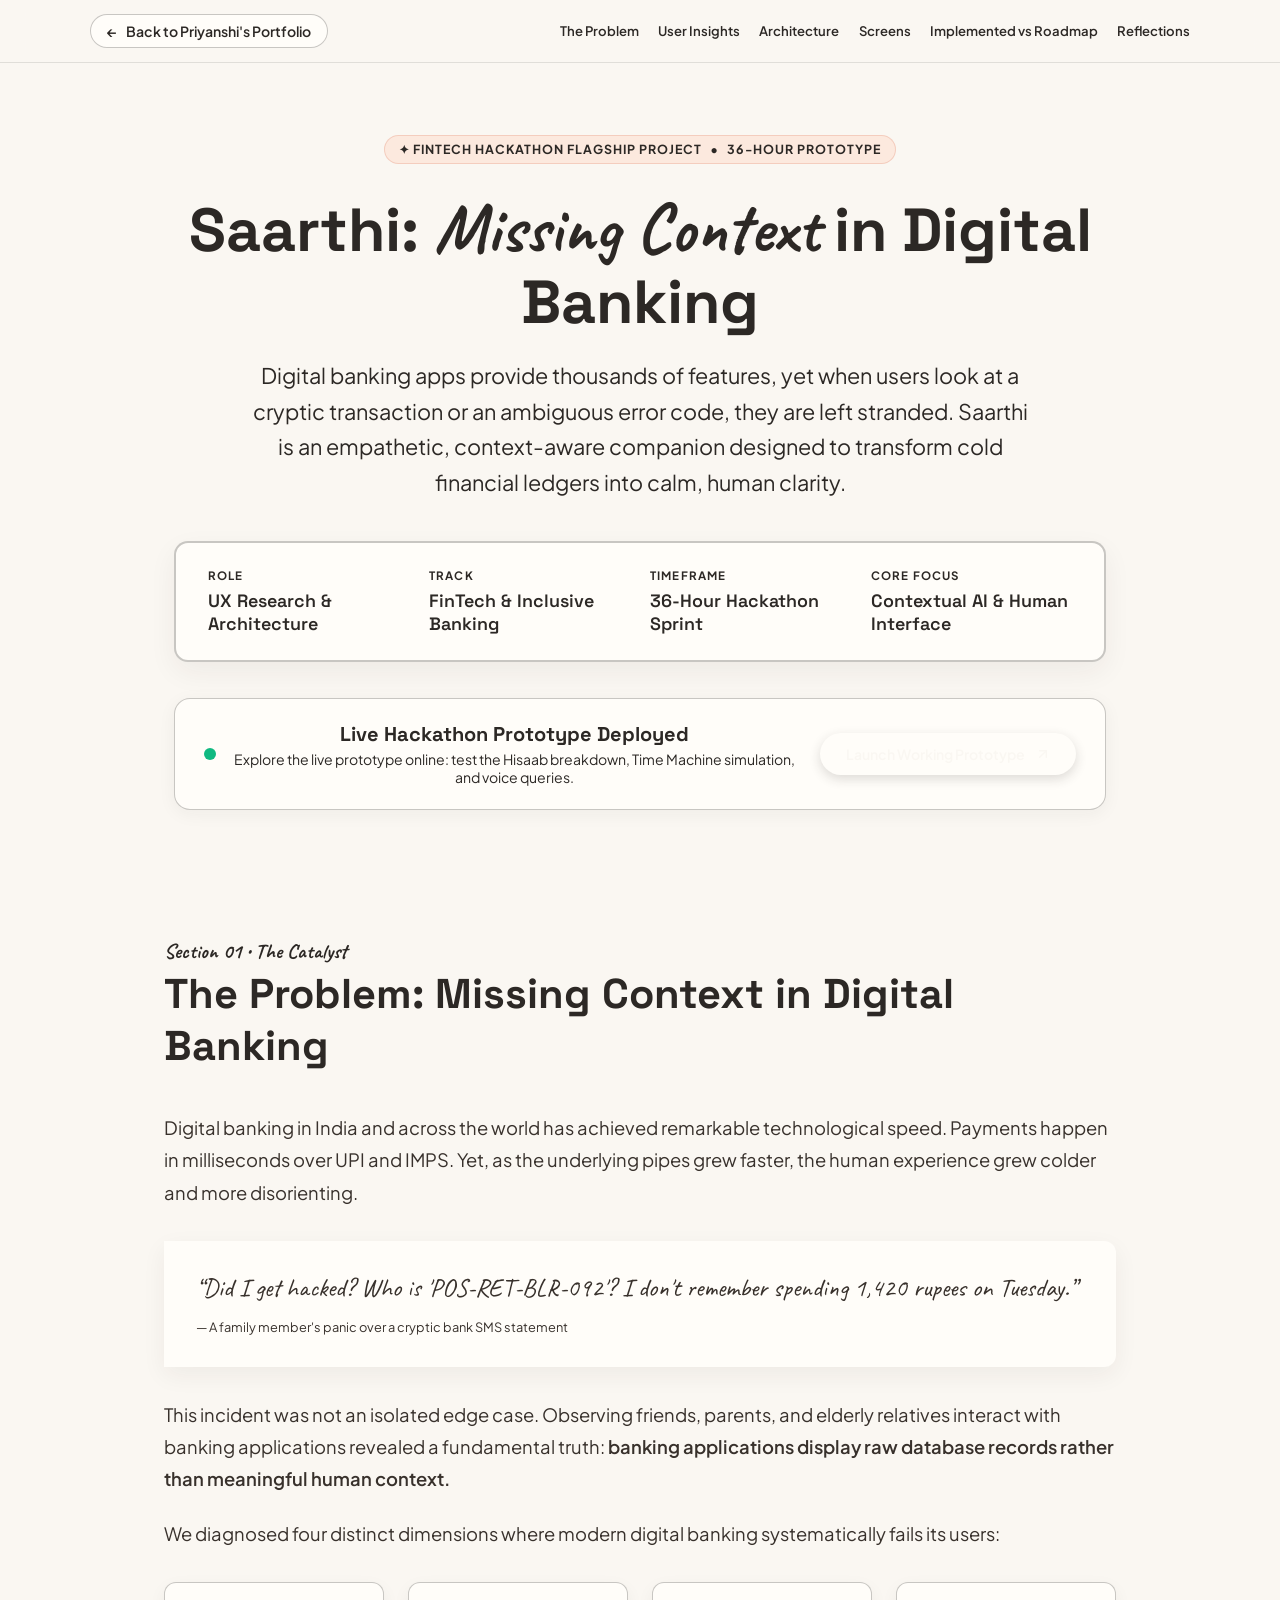
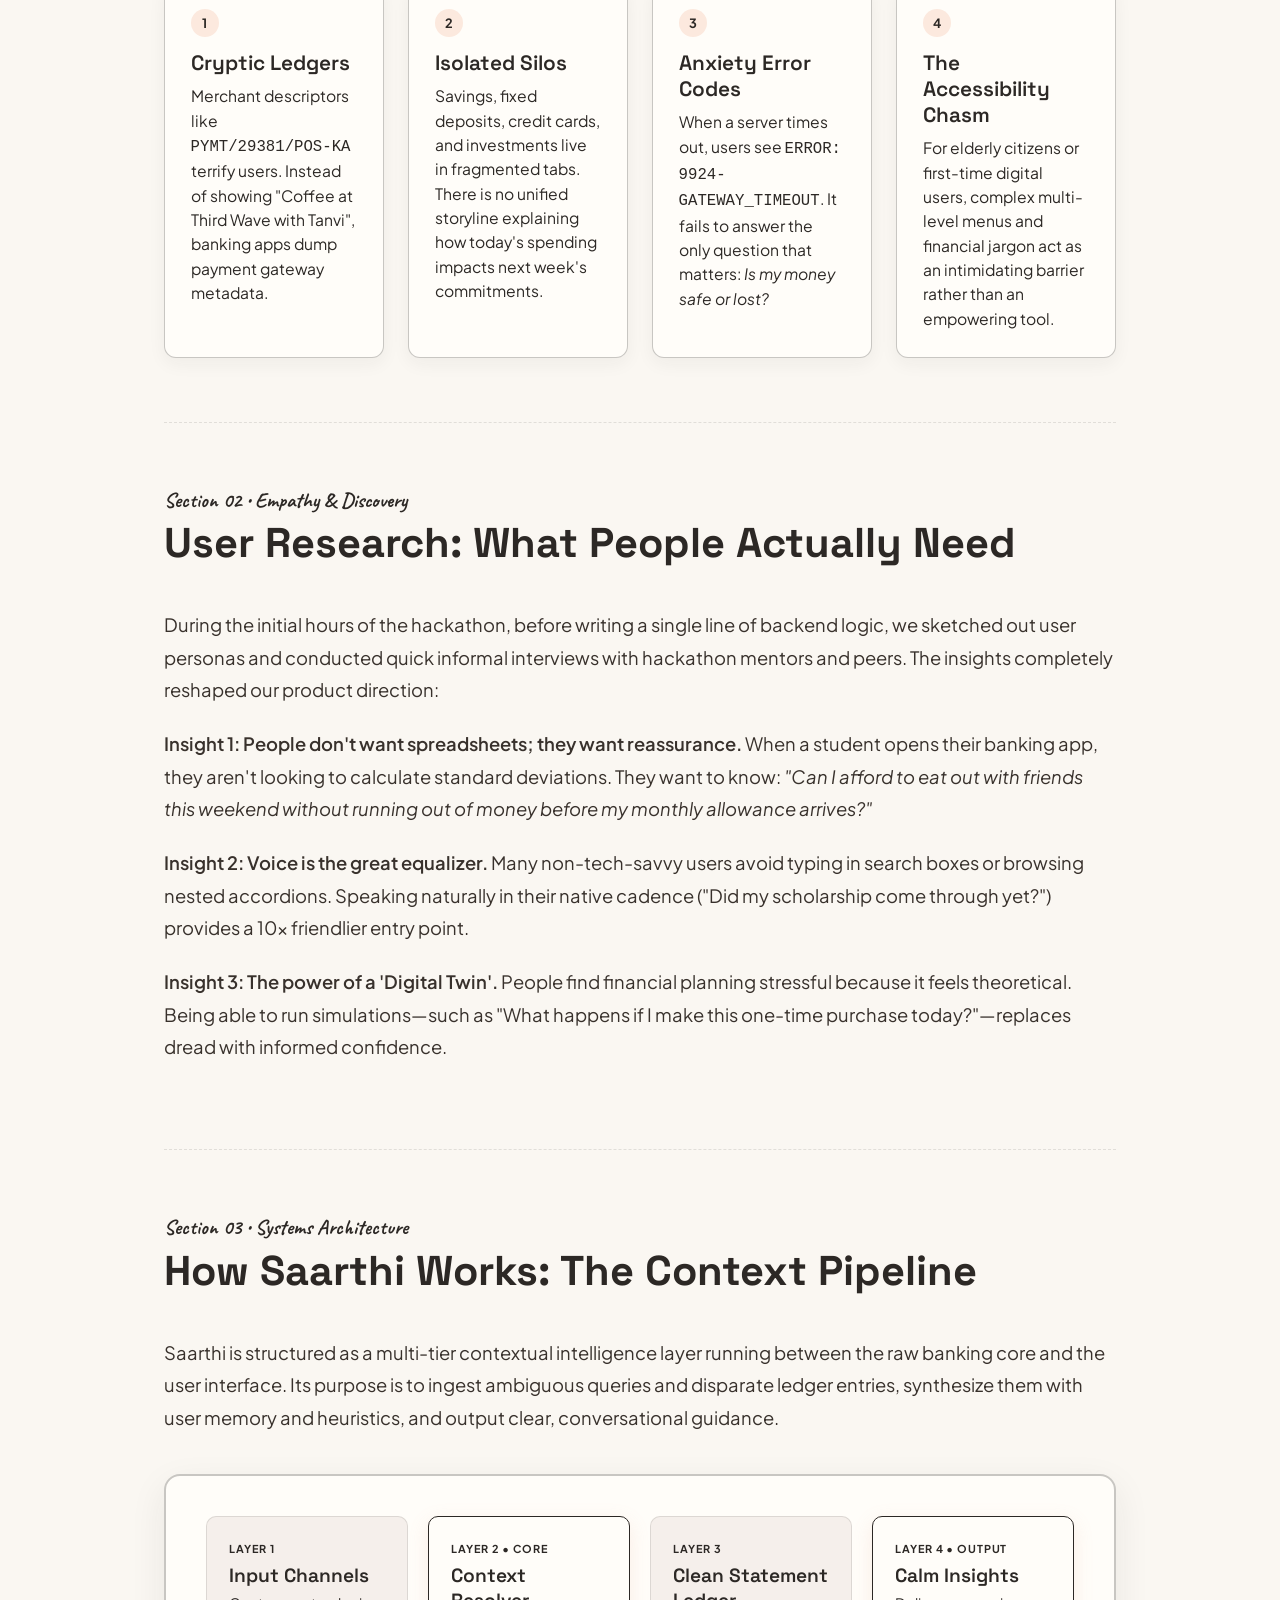
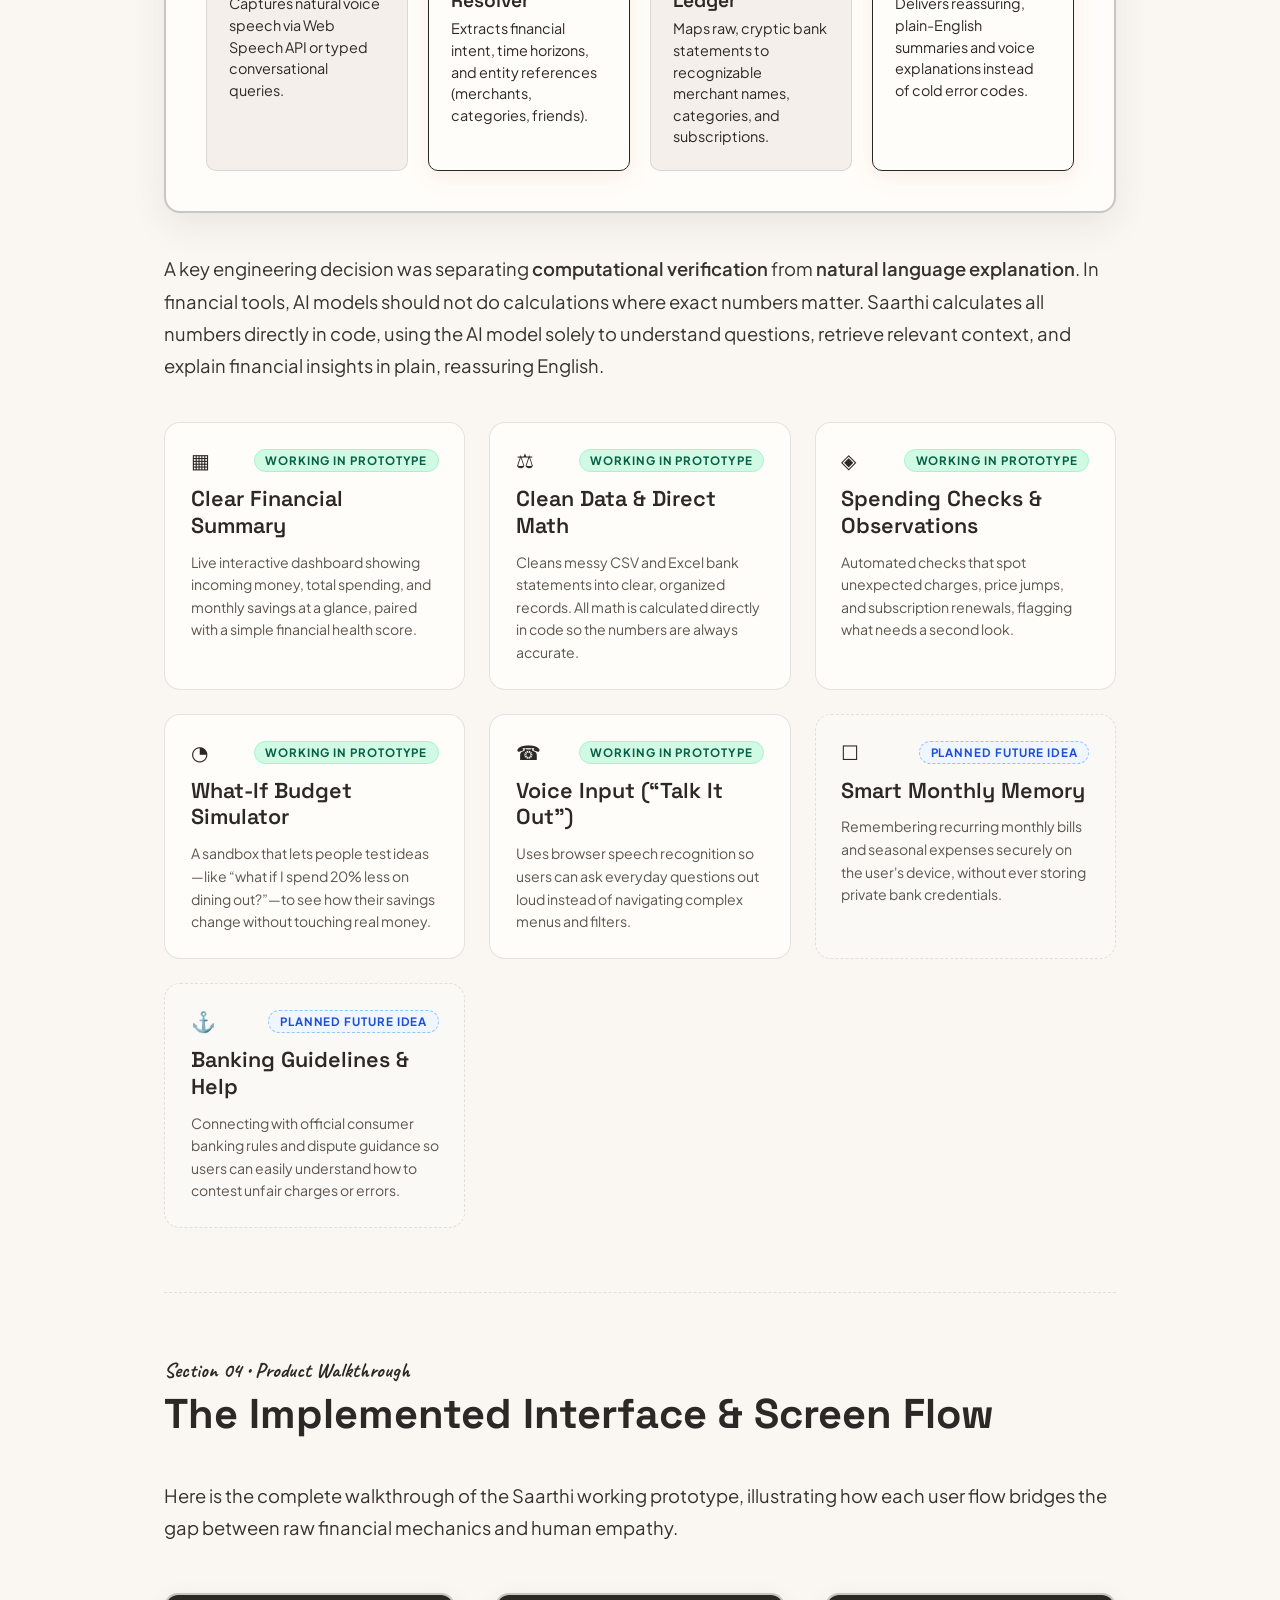
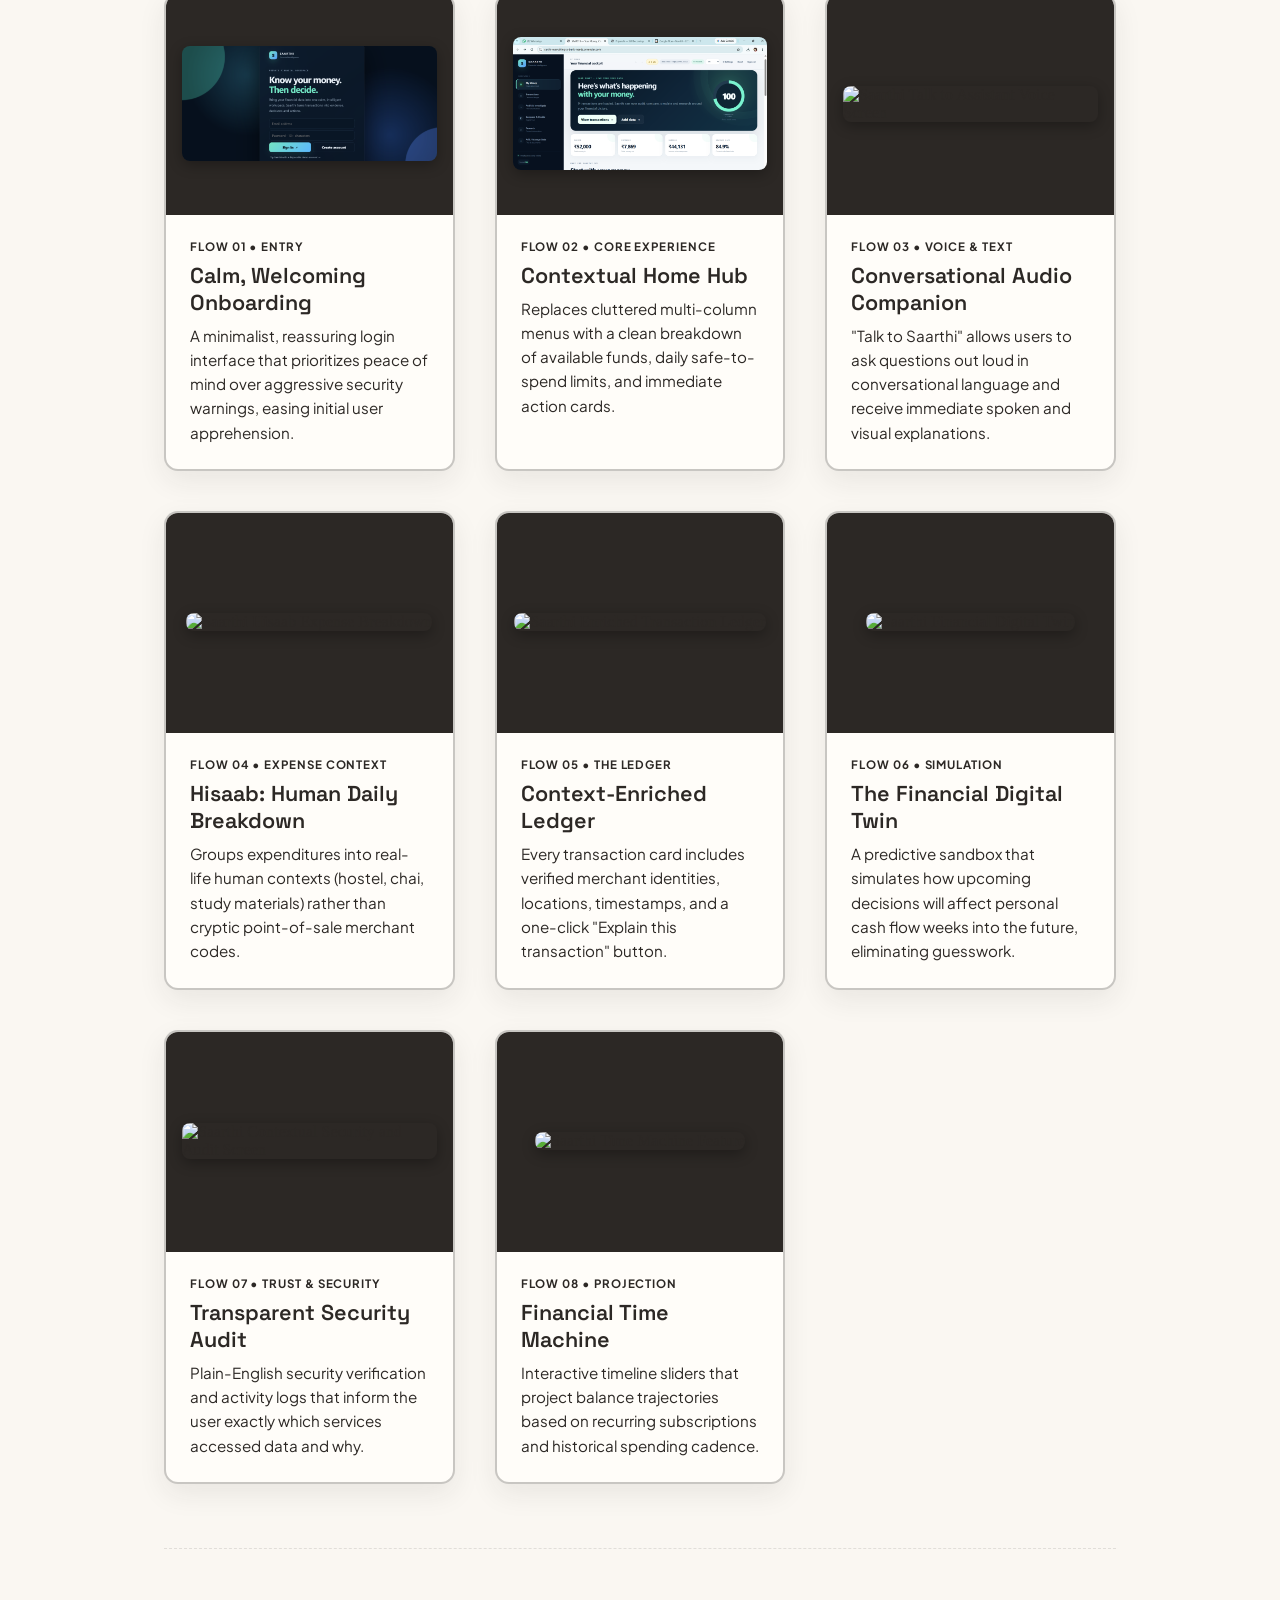
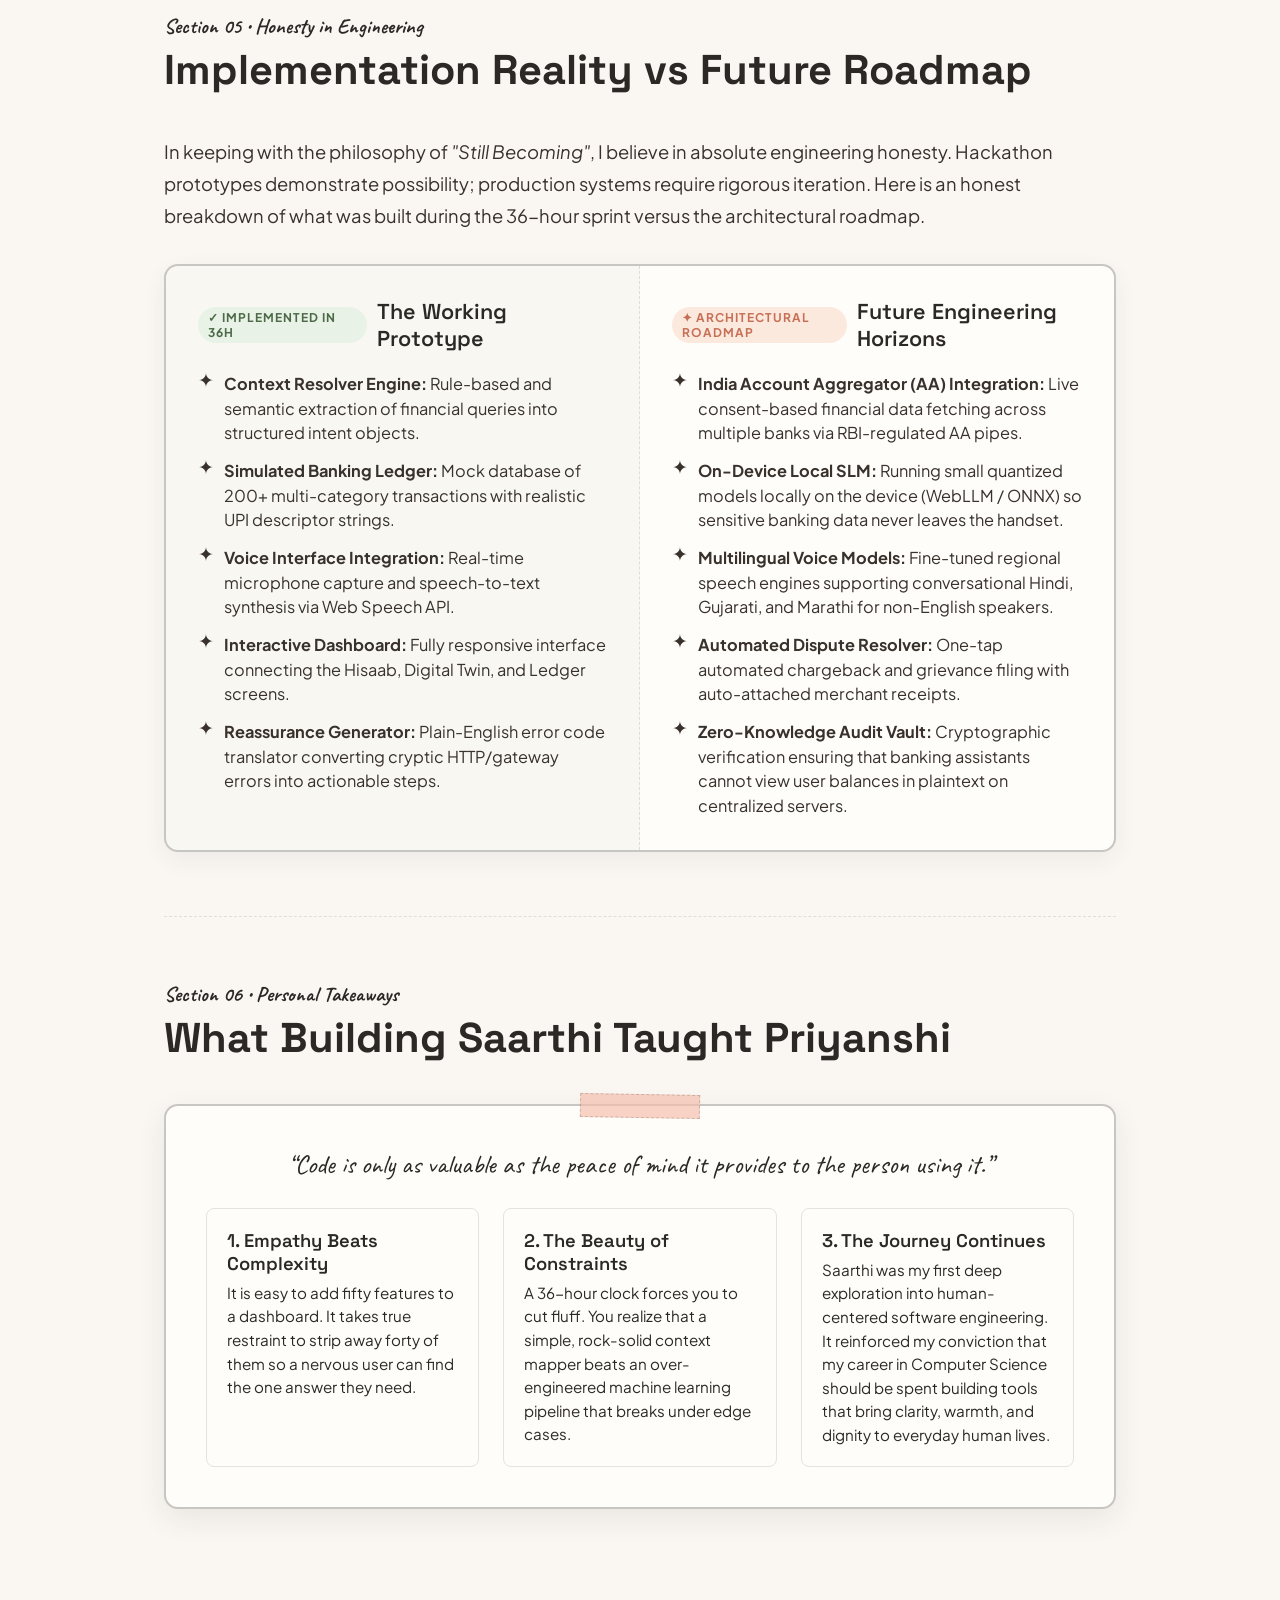
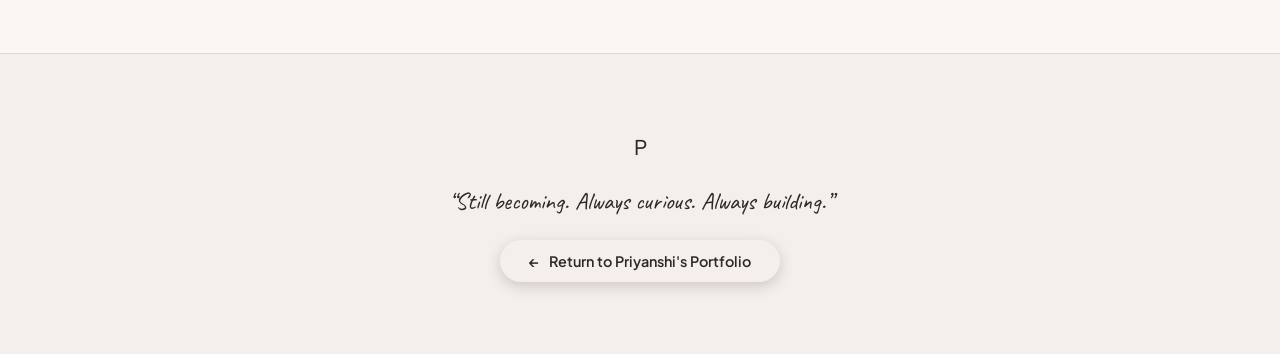
==== commit 4ab8c78f: "Add files via upload" ====
--- a/saarthi.html
+++ b/saarthi.html
@@ -23,7 +23,7 @@
   <!-- Google Fonts -->
   <link rel="preconnect" href="https://fonts.googleapis.com" />
   <link rel="preconnect" href="https://fonts.gstatic.com" crossorigin />
-  <link href="https://fonts.googleapis.com/css2?family=Caveat:wght@400;600;700&family=Cormorant+Garamond:ital,wght@0,400;0,600;0,700;1,400&family=Newsreader:ital,opsz,wght@0,6..72,400;0,6..72,500;1,6..72,400&family=Plus+Jakarta+Sans:wght@400;500;600;700&display=swap" rel="stylesheet" />
+  <link href="https://fonts.googleapis.com/css2?family=Caveat:wght@400;600;700&family=Fraunces:ital,opsz,wght@0,9..144,600;0,9..144,800;1,9..144,600;1,9..144,700&family=Plus+Jakarta+Sans:wght@400;500;600;700;800&family=Space+Grotesk:wght@500;600;700;800&display=swap" rel="stylesheet" />
 
   <!-- Core Stylesheet -->
   <link rel="stylesheet" href="style.css" />
--- a/style.css
+++ b/style.css
@@ -1,3 +1,5 @@
+@import url('https://fonts.googleapis.com/css2?family=Caveat:wght@500;700&family=Fraunces:ital,opsz,wght@0,9..144,600;0,9..144,800;1,9..144,600;1,9..144,700&family=Plus+Jakarta+Sans:wght@400;500;600;700;800&family=Space+Grotesk:wght@500;600;700;800&display=swap');
+
 /* ============================================================
    PRIYANSHI — STILL BECOMING
    Phase 2: Unified Design System & Cinematic 2.5D Hero World
@@ -22,6 +24,18 @@
   --color-ink-light: #BDB4AA;
   --color-paper: #FFFDF9;
 
+  /* Sticky Note Color System */
+  --sticky-yellow-bg: #FEF08A;
+  --sticky-yellow-border: #FACC15;
+  --sticky-peach-bg: #FED7AA;
+  --sticky-peach-border: #FB923C;
+  --sticky-mint-bg: #BBF7D0;
+  --sticky-mint-border: #4ADE80;
+  --sticky-cyan-bg: #BAE6FD;
+  --sticky-cyan-border: #38BDF8;
+  --sticky-pink-bg: #FECDD3;
+  --sticky-pink-border: #F43F5E;
+
   /* Pencil & Elevation Borders */
   --border-pencil: rgba(44, 40, 37, 0.12);
   --border-pencil-strong: rgba(44, 40, 37, 0.26);
@@ -31,12 +45,15 @@
   --shadow-soft: 0 10px 30px -8px rgba(115, 90, 75, 0.12);
   --shadow-float: 0 20px 45px -10px rgba(80, 60, 45, 0.16);
   --shadow-card: 0 4px 20px rgba(44, 40, 37, 0.06);
+  --shadow-sticky: 0 8px 24px -4px rgba(44, 40, 37, 0.12), 0 2px 6px -1px rgba(44, 40, 37, 0.06);
 
   /* Typography */
-  --font-serif: 'Cormorant Garamond', Garamond, Georgia, serif;
-  --font-reading: 'Newsreader', Georgia, serif;
+  --font-display: 'Space Grotesk', 'Plus Jakarta Sans', -apple-system, sans-serif;
+  --font-sans: 'Plus Jakarta Sans', -apple-system, BlinkMacSystemFont, "Segoe UI", Roboto, sans-serif;
+  --font-editorial: 'Fraunces', Georgia, serif;
+  --font-serif: 'Space Grotesk', 'Plus Jakarta Sans', sans-serif;
+  --font-reading: 'Plus Jakarta Sans', sans-serif;
   --font-hand: 'Caveat', cursive;
-  --font-sans: 'Plus Jakarta Sans', -apple-system, BlinkMacSystemFont, "Segoe UI", Roboto, sans-serif;
   --font-mono: ui-monospace, SFMono-Regular, Menlo, Monaco, Consolas, monospace;
 
   /* Layout Constants */
@@ -49,6 +66,7 @@
   /* Motion Defaults */
   --ease-gentle: cubic-bezier(0.25, 1, 0.35, 1);
   --ease-spring: cubic-bezier(0.175, 0.885, 0.32, 1.275);
+  --ease-snap: cubic-bezier(0.85, 0, 0.15, 1);
 }
 
 /* ============================================================
@@ -89,6 +107,93 @@
   background-size: 24px 24px;
   opacity: 0.045;
   z-index: 999;
+}
+
+/* ============================================================
+   HAND-DRAWN SKETCHES & WORKSURTHI STYLE EDITORIAL UTILITIES
+   ============================================================ */
+.font-display {
+  font-family: var(--font-display);
+}
+
+.editorial-italic {
+  font-family: var(--font-editorial);
+  font-style: italic;
+  font-weight: 600;
+}
+
+/* Bold & Confident text highlight */
+.bold-highlight {
+  font-weight: 700;
+  color: var(--color-ink);
+  position: relative;
+  display: inline-block;
+}
+
+/* Hand-drawn scribble underline under bold text */
+.sketch-underlined {
+  position: relative;
+  display: inline-block;
+  white-space: nowrap;
+}
+
+.sketch-underlined .sketch-svg-underline {
+  position: absolute;
+  left: -2px;
+  bottom: -6px;
+  width: calc(100% + 4px);
+  height: 10px;
+  pointer-events: none;
+  overflow: visible;
+}
+
+/* Hand-drawn circular doodle loop around words */
+.sketch-circled {
+  position: relative;
+  display: inline-block;
+  padding: 0 0.15em;
+}
+
+.sketch-circled .sketch-svg-circle {
+  position: absolute;
+  top: -14%;
+  left: -8%;
+  width: 116%;
+  height: 128%;
+  pointer-events: none;
+  overflow: visible;
+}
+
+/* Hand-drawn doodle arrow with handwritten note */
+.sketch-annotation-wrap {
+  position: relative;
+  display: inline-flex;
+  align-items: center;
+}
+
+.sketch-margin-note {
+  font-family: var(--font-hand);
+  font-size: 1.15rem;
+  color: var(--color-dusty-rose);
+  line-height: 1.1;
+  display: inline-flex;
+  align-items: center;
+  gap: 0.35rem;
+  user-select: none;
+}
+
+.sketch-arrow-doodle {
+  width: 28px;
+  height: 16px;
+  display: inline-block;
+}
+
+.sketch-star-doodle {
+  display: inline-block;
+  width: 18px;
+  height: 18px;
+  vertical-align: middle;
+  margin: 0 2px;
 }
 
 a {
@@ -1344,6 +1449,7 @@
    ============================================================ */
 .project-showcase-world {
   position: relative;
+  overflow: hidden;
   padding: 6.5rem 0 7rem 0;
   background: linear-gradient(180deg, var(--color-bg-ivory) 0%, #F5ECE0 50%, var(--color-bg-ivory) 100%);
   border-top: 1px solid var(--border-pencil);
@@ -1351,6 +1457,8 @@
 }
 
 .project-showcase-inner {
+  position: relative;
+  z-index: 1;
   max-width: var(--container-max);
   margin: 0 auto;
   padding: 0 1.5rem;
@@ -2323,6 +2431,8 @@
 }
 
 .learning-library-inner {
+  position: relative;
+  z-index: 1;
   max-width: var(--container-max);
   margin: 0 auto;
   padding: 0 1.5rem;
@@ -3514,207 +3624,645 @@
 }
 
 /* ============================================================
-   TABLE OF CONTENTS & CHAPTER TRANSITION EFFECTS
+   GLOBAL SCROLL MARGIN FOR FIXED HEADER OFFSET
+   ============================================================ */
+.world-scene,
+[id] {
+  scroll-margin-top: calc(var(--nav-height) + 14px);
+}
+
+/* ============================================================
+   NAVIGATION ACTIVE STATES & MOBILE RESPONSIVENESS
+   ============================================================ */
+.quiet-nav-link.active {
+  color: var(--color-ink) !important;
+  font-weight: 700 !important;
+}
+
+.quiet-nav-link.active::after {
+  width: 100% !important;
+  left: 0 !important;
+  background: var(--color-dusty-rose) !important;
+}
+
+.brand-monogram.active .monogram-dot {
+  background: var(--color-dusty-rose) !important;
+  transform: scale(1.35) !important;
+}
+
+@media (max-width: 680px) {
+  .cinematic-header {
+    height: 60px;
+  }
+  .quiet-nav {
+    gap: 0.85rem;
+  }
+  .quiet-nav-link {
+    font-size: 0.82rem;
+    padding: 0.2rem 0;
+  }
+}
+
+@media (max-width: 440px) {
+  .quiet-nav {
+    gap: 0.55rem;
+  }
+  .quiet-nav-link {
+    font-size: 0.74rem;
+    letter-spacing: 0.02em;
+  }
+}
+
+/* ============================================================
+   CONTINUOUS SCENIC TRACK ACROSS SCENES
+   ============================================================ */
+.scenic-continuous-track {
+  position: absolute;
+  inset: 0;
+  width: 100%;
+  height: 100%;
+  pointer-events: none;
+  z-index: 0;
+  overflow: hidden;
+}
+
+.track-backdrop-svg {
+  width: 100%;
+  height: 100%;
+  display: block;
+}
+
+.scenic-path-ribbon {
+  filter: drop-shadow(0 4px 12px rgba(44, 40, 37, 0.04));
+}
+
+.scenic-path-thread {
+  animation: threadDashMove 28s linear infinite;
+}
+
+@keyframes threadDashMove {
+  to {
+    stroke-dashoffset: -32;
+  }
+}
+
+@media (prefers-reduced-motion: reduce) {
+  .scenic-path-thread {
+    animation: none;
+  }
+}
+
+/* ============================================================
+   TACTILE STICKY NOTES CHAPTER INDEX (TABLE OF CONTENTS)
+   Inspired by Zachary Allott tactile motion, alternating drop-in physics & live chapter previews
    ============================================================ */
 .table-of-contents-world {
-  padding: 6rem 1.5rem 5rem;
-  background: linear-gradient(180deg, #FAF7F2 0%, #F5EFEB 50%, #FAF7F2 100%);
-  position: relative;
-  z-index: 10;
+  padding: 6.5rem 1.5rem 6.5rem;
+  background: #FAF7F2;
+  position: relative;
+  z-index: 5;
   border-top: 1.5px solid var(--border-pencil);
   border-bottom: 1.5px solid var(--border-pencil);
+  overflow: hidden;
 }
 
 .toc-inner {
-  max-width: 1140px;
+  max-width: 1180px;
   margin: 0 auto;
+  position: relative;
+  z-index: 2;
 }
 
 .toc-header-block {
   text-align: center;
-  max-width: 680px;
-  margin: 0 auto 3.5rem;
+  max-width: 820px;
+  margin: 0 auto 2.5rem;
+  position: relative;
 }
 
 .toc-main-title {
-  font-family: var(--font-serif);
-  font-size: clamp(2rem, 4.5vw, 3rem);
-  font-weight: 700;
-  color: var(--color-ink);
-  margin: 0.5rem 0 0.8rem;
-  letter-spacing: -0.02em;
+  font-family: var(--font-display);
+  font-size: clamp(2.4rem, 5.2vw, 3.6rem);
+  font-weight: 800;
+  color: var(--color-ink);
+  margin: 0.2rem 0 0.8rem;
+  letter-spacing: -0.03em;
+  line-height: 1.15;
 }
 
 .toc-subtitle {
   font-family: var(--font-sans);
-  font-size: clamp(0.95rem, 1.8vw, 1.1rem);
+  font-size: clamp(1rem, 2vw, 1.18rem);
   color: var(--color-ink-sepia);
   line-height: 1.6;
-  margin: 0;
-}
-
-.toc-chapters-grid {
+  margin: 0 auto;
+  max-width: 680px;
+}
+
+/* Organic Scrapbook Connector Thread Layer */
+.scrapbook-connectors-layer {
+  position: absolute;
+  top: 140px;
+  left: 0;
+  width: 100%;
+  height: calc(100% - 180px);
+  pointer-events: none;
+  z-index: 1;
+}
+
+.scrapbook-thread-svg {
+  width: 100%;
+  height: 100%;
+  display: block;
+}
+
+/* Sticky Notes Grid */
+.sticky-notes-grid {
   display: grid;
-  grid-template-columns: repeat(auto-fit, minmax(320px, 1fr));
-  gap: 1.75rem;
-}
-
-.toc-chapter-card {
+  grid-template-columns: repeat(auto-fit, minmax(330px, 1fr));
+  gap: 2.5rem 2rem;
+  position: relative;
+  z-index: 2;
+  margin-top: 1rem;
+  perspective: 1600px;
+  perspective-origin: 50% 30%;
+}
+
+/* Sticky Note Card (Physical Post-It with Tactile 3D Paper Physics) */
+.sticky-note-card {
+  position: relative;
+  border-radius: 4px 4px 22px 4px;
+  padding: 2.2rem 1.8rem 1.7rem;
   display: flex;
   flex-direction: column;
-  background: var(--color-paper, #FFFDF9);
-  border: 1.8px solid var(--border-pencil);
-  border-radius: var(--radius-story, 18px);
-  padding: 1.8rem;
-  text-decoration: none;
-  color: inherit;
-  position: relative;
-  overflow: hidden;
-  box-shadow: 0 4px 16px rgba(44, 40, 37, 0.05);
-  transition: transform 0.3s cubic-bezier(0.2, 0.8, 0.2, 1),
-              box-shadow 0.3s cubic-bezier(0.2, 0.8, 0.2, 1),
-              border-color 0.3s ease;
-}
-
-.toc-chapter-card::before {
-  content: "";
+  cursor: pointer;
+  box-shadow: 0 10px 24px -6px rgba(44, 40, 37, 0.12), 0 3px 8px -2px rgba(44, 40, 37, 0.06);
+  transition: transform 0.4s cubic-bezier(0.2, 0.8, 0.2, 1),
+              box-shadow 0.4s cubic-bezier(0.2, 0.8, 0.2, 1),
+              border-color 0.25s ease;
+  transform-origin: 50% 0%;
+  transform-style: preserve-3d;
+  backface-visibility: hidden;
+  will-change: transform, opacity, box-shadow;
+}
+
+/* Authentic Adhesive Glue Band at Top */
+.sticky-glue-strip {
   position: absolute;
   top: 0;
   left: 0;
-  width: 100%;
-  height: 4px;
-  background: linear-gradient(90deg, var(--color-dusty-rose, #E59982), var(--color-gold, #E8B86D));
+  right: 0;
+  height: 28px;
+  background: rgba(44, 40, 37, 0.04);
+  border-bottom: 1px dashed rgba(44, 40, 37, 0.09);
+  border-radius: 4px 4px 0 0;
+  pointer-events: none;
+}
+
+/* Dog-eared Peeling Bottom Corner */
+.sticky-corner-peel {
+  position: absolute;
+  bottom: 0;
+  right: 0;
+  width: 26px;
+  height: 26px;
+  background: linear-gradient(135deg, transparent 50%, rgba(44, 40, 37, 0.14) 50%);
+  border-radius: 0 0 20px 0;
+  pointer-events: none;
+}
+
+.sticky-corner-peel::after {
+  content: "";
+  position: absolute;
+  bottom: 0;
+  right: 0;
+  width: 20px;
+  height: 20px;
+  background: #FFFDF9;
+  border-top: 1px solid rgba(44, 40, 37, 0.15);
+  border-left: 1px solid rgba(44, 40, 37, 0.15);
+  box-shadow: -2px -2px 6px rgba(44, 40, 37, 0.1);
+  transform: rotate(45deg) translate(-2px, 8px);
+}
+
+/* Authentic Sticky Note Colors */
+.note-yellow {
+  background: #FEF08A;
+  border: 1.5px solid #FACC15;
+}
+
+.note-peach {
+  background: #FED7AA;
+  border: 1.5px solid #FB923C;
+}
+
+.note-mint {
+  background: #BBF7D0;
+  border: 1.5px solid #4ADE80;
+}
+
+.note-cyan {
+  background: #BAE6FD;
+  border: 1.5px solid #38BDF8;
+}
+
+.note-pink {
+  background: #FECDD3;
+  border: 1.5px solid #F43F5E;
+}
+
+.note-airmail {
+  background: #FFFDF9;
+  border: 2px dashed #E59982;
+  box-shadow: 0 8px 24px -4px rgba(44, 40, 37, 0.1);
+}
+
+/* Resting Stop-Motion Paper Tilts with CSS Variables */
+.sticky-note-card:nth-child(1) { --resting-rot: -1.4deg; transform: rotate(-1.4deg); }
+.sticky-note-card:nth-child(2) { --resting-rot: 1.6deg; transform: rotate(1.6deg); }
+.sticky-note-card:nth-child(3) { --resting-rot: -0.9deg; transform: rotate(-0.9deg); }
+.sticky-note-card:nth-child(4) { --resting-rot: 1.4deg; transform: rotate(1.4deg); }
+.sticky-note-card:nth-child(5) { --resting-rot: -1.8deg; transform: rotate(-1.8deg); }
+.sticky-note-card:nth-child(6) { --resting-rot: 2deg; transform: rotate(2deg); }
+
+/* Slower, Smooth Alternating Drop & 3D Paper Unfolding Animations (Zachary Allott tactile reference) */
+@keyframes stickyDropAndUnfoldLeft {
+  0% {
+    opacity: 0;
+    /* High lateral entry: folded backwards along top crease in 3D perspective */
+    transform: translate3d(-110px, -95px, 80px) rotate(-18deg) rotateX(46deg) rotateY(-18deg) scale(0.85);
+    box-shadow: 0 45px 70px -10px rgba(44, 40, 37, 0.04);
+    filter: blur(1px);
+  }
+  38% {
+    opacity: 0.88;
+    /* Mid-air transition: beginning to unfold downwards as it approaches the surface */
+    transform: translate3d(-38px, -36px, 40px) rotate(-10deg) rotateX(28deg) rotateY(-10deg) scale(0.94);
+    box-shadow: 0 32px 50px -8px rgba(44, 40, 37, 0.12);
+    filter: blur(0px);
+  }
+  68% {
+    opacity: 1;
+    /* Touchdown: bottom paper edge opens flat and cushions into surface */
+    transform: translate3d(8px, 6px, 12px) rotate(1.6deg) rotateX(-12deg) rotateY(4deg) scale(1.025);
+    box-shadow: 0 16px 36px -6px rgba(44, 40, 37, 0.2);
+  }
+  84% {
+    /* Soft elastic rebound settle */
+    transform: translate3d(-3px, -2px, 4px) rotate(-2.2deg) rotateX(4deg) rotateY(-1deg) scale(0.995);
+    box-shadow: 0 12px 28px -6px rgba(44, 40, 37, 0.15);
+  }
+  100% {
+    opacity: 1;
+    /* Flawlessly unfolded, resting flat at natural organic tilt */
+    transform: translate3d(0, 0, 0) rotate(var(--resting-rot, -1.4deg)) rotateX(0deg) rotateY(0deg) scale(1);
+    box-shadow: 0 10px 24px -6px rgba(44, 40, 37, 0.12), 0 3px 8px -2px rgba(44, 40, 37, 0.06);
+    filter: blur(0px);
+  }
+}
+
+@keyframes stickyDropAndUnfoldRight {
+  0% {
+    opacity: 0;
+    /* High lateral entry from right: folded backwards along top crease in 3D perspective */
+    transform: translate3d(110px, -95px, 80px) rotate(18deg) rotateX(46deg) rotateY(18deg) scale(0.85);
+    box-shadow: 0 45px 70px -10px rgba(44, 40, 37, 0.04);
+    filter: blur(1px);
+  }
+  38% {
+    opacity: 0.88;
+    /* Mid-air transition: beginning to unfold downwards as it approaches the surface */
+    transform: translate3d(38px, -36px, 40px) rotate(10deg) rotateX(28deg) rotateY(10deg) scale(0.94);
+    box-shadow: 0 32px 50px -8px rgba(44, 40, 37, 0.12);
+    filter: blur(0px);
+  }
+  68% {
+    opacity: 1;
+    /* Touchdown: bottom paper edge opens flat and cushions into surface */
+    transform: translate3d(-8px, 6px, 12px) rotate(-1.6deg) rotateX(-12deg) rotateY(-4deg) scale(1.025);
+    box-shadow: 0 16px 36px -6px rgba(44, 40, 37, 0.2);
+  }
+  84% {
+    /* Soft elastic rebound settle */
+    transform: translate3d(3px, -2px, 4px) rotate(2.2deg) rotateX(4deg) rotateY(1deg) scale(0.995);
+    box-shadow: 0 12px 28px -6px rgba(44, 40, 37, 0.15);
+  }
+  100% {
+    opacity: 1;
+    /* Flawlessly unfolded, resting flat at natural organic tilt */
+    transform: translate3d(0, 0, 0) rotate(var(--resting-rot, 1.6deg)) rotateX(0deg) rotateY(0deg) scale(1);
+    box-shadow: 0 10px 24px -6px rgba(44, 40, 37, 0.12), 0 3px 8px -2px rgba(44, 40, 37, 0.06);
+    filter: blur(0px);
+  }
+}
+
+/* Smooth Paper Accordion Unfold for Chapter Preview Pad */
+@keyframes previewUnfoldDown {
+  0% {
+    opacity: 0;
+    transform: perspective(700px) rotateX(-50deg) scaleY(0.75);
+    transform-origin: top center;
+  }
+  50% {
+    opacity: 0.8;
+    transform: perspective(700px) rotateX(-15deg) scaleY(0.96);
+  }
+  78% {
+    transform: perspective(700px) rotateX(6deg) scaleY(1.02);
+  }
+  100% {
+    opacity: 1;
+    transform: perspective(700px) rotateX(0deg) scaleY(1);
+    transform-origin: top center;
+  }
+}
+
+/* Before drop cue when JS motion is ready */
+.sticky-notes-grid.motion-ready .sticky-note-card:not(.has-dropped) {
   opacity: 0;
-  transition: opacity 0.3s ease;
-}
-
-.toc-chapter-card:hover {
-  transform: translateY(-5px);
-  box-shadow: 0 12px 32px rgba(44, 40, 37, 0.12);
-  border-color: var(--color-dusty-rose, #E59982);
-}
-
-.toc-chapter-card:hover::before {
-  opacity: 1;
-}
-
-.toc-chapter-card:active {
-  transform: scale(0.98);
-}
-
-.toc-card-top {
+  transform: translate3d(0, -45px, 30px) scale(0.92);
+  pointer-events: none;
+}
+
+/* Sequential Slower Drop & Unfold */
+.sticky-notes-grid.motion-ready .sticky-note-card.has-dropped[data-drop-dir="left"] {
+  animation: stickyDropAndUnfoldLeft 1.25s cubic-bezier(0.22, 1, 0.36, 1) forwards;
+  pointer-events: auto;
+}
+
+.sticky-notes-grid.motion-ready .sticky-note-card.has-dropped[data-drop-dir="right"] {
+  animation: stickyDropAndUnfoldRight 1.25s cubic-bezier(0.22, 1, 0.36, 1) forwards;
+  pointer-events: auto;
+}
+
+/* Trigger smooth preview accordion unfolding as card lands */
+.sticky-notes-grid.motion-ready .sticky-note-card.has-dropped .sticky-chapter-preview {
+  animation: previewUnfoldDown 1.05s cubic-bezier(0.22, 1, 0.36, 1) 0.22s backwards;
+}
+
+@media (prefers-reduced-motion: reduce) {
+  .sticky-notes-grid.motion-ready .sticky-note-card:not(.has-dropped) {
+    opacity: 1 !important;
+    transform: rotate(var(--resting-rot, 0deg)) !important;
+    pointer-events: auto !important;
+  }
+  .sticky-notes-grid.motion-ready .sticky-note-card.has-dropped {
+    animation: none !important;
+    opacity: 1 !important;
+    transform: rotate(var(--resting-rot, 0deg)) !important;
+  }
+}
+
+/* Tactile Hover: lifts with spring physics & shadow */
+.sticky-note-card:hover {
+  transform: translateY(-14px) rotate(0deg) scale(1.035) !important;
+  box-shadow: 0 24px 48px -8px rgba(44, 40, 37, 0.22), 0 6px 14px -2px rgba(44, 40, 37, 0.1) !important;
+  z-index: 8;
+}
+
+/* Click Active Snap */
+.sticky-note-card:active {
+  transform: translateY(-4px) scale(0.98) !important;
+  transition: transform 0.08s ease;
+}
+
+/* Pushpin / Tape Accent */
+.sticky-tape-accent {
+  position: absolute;
+  top: -10px;
+  left: calc(50% - 35px);
+  width: 70px;
+  height: 20px;
+  background: rgba(255, 255, 255, 0.7);
+  border: 1px solid rgba(44, 40, 37, 0.15);
+  box-shadow: 0 2px 4px rgba(44, 40, 37, 0.08);
+  transform: rotate(-1.5deg);
+  pointer-events: none;
+  z-index: 3;
+}
+
+/* Sticky Header Timecode Row */
+.sticky-meta-row {
   display: flex;
   align-items: center;
   justify-content: space-between;
-  margin-bottom: 1.1rem;
-}
-
-.chapter-number {
-  font-family: var(--font-serif);
-  font-size: 1.6rem;
+  margin-bottom: 0.9rem;
+}
+
+.sticky-timecode {
+  font-family: var(--font-mono);
+  font-size: 0.72rem;
   font-weight: 700;
-  color: var(--color-ink-muted, #7A6855);
-  letter-spacing: 0.05em;
-}
-
-.chapter-icon-badge {
-  width: 42px;
-  height: 42px;
-  border-radius: 12px;
-  background: #FAF4EB;
-  border: 1.2px solid var(--border-pencil);
+  letter-spacing: 0.08em;
+  color: var(--color-ink-sepia);
+  background: rgba(255, 255, 255, 0.5);
+  padding: 0.18rem 0.55rem;
+  border-radius: 4px;
+}
+
+.sticky-badge-ch {
+  font-family: var(--font-display);
+  font-size: 0.76rem;
+  font-weight: 800;
+  letter-spacing: 0.06em;
+  color: var(--color-ink);
+}
+
+/* Sticky Illustration Frame */
+.sticky-illustration-box {
+  background: rgba(255, 255, 255, 0.65);
+  border: 1.4px solid rgba(44, 40, 37, 0.12);
+  border-radius: 10px;
+  padding: 0.55rem;
+  margin-bottom: 1.15rem;
   display: flex;
   align-items: center;
   justify-content: center;
-  color: var(--color-ink);
-  transition: all 0.3s ease;
-}
-
-.toc-chapter-card:hover .chapter-icon-badge {
-  background: var(--color-dusty-rose, #E59982);
-  color: #FFFDF9;
-  border-color: var(--color-dusty-rose, #E59982);
-  transform: scale(1.08) rotate(4deg);
-}
-
-.badge-flagship {
-  background: #ECFDF5;
-  border-color: #A7F3D0;
-  color: #065F46;
-}
-
-.badge-accent {
-  background: #EFF6FF;
-  border-color: #BFDBFE;
-  color: #1D4ED8;
-}
-
-.toc-card-body {
+  overflow: hidden;
+  transition: background 0.3s ease, transform 0.3s ease;
+}
+
+.sticky-note-card:hover .sticky-illustration-box {
+  background: rgba(255, 255, 255, 0.95);
+  transform: scale(1.02);
+}
+
+.sticky-illustration-svg {
+  width: 100%;
+  max-width: 200px;
+  height: 85px;
+  display: block;
+}
+
+/* Sticky Content */
+.sticky-body-content {
   flex: 1;
   display: flex;
   flex-direction: column;
   margin-bottom: 1.2rem;
 }
 
-.chapter-kicker {
-  font-family: var(--font-sans);
-  font-size: 0.72rem;
-  font-weight: 700;
-  text-transform: uppercase;
-  letter-spacing: 0.1em;
-  color: var(--color-dusty-rose, #E59982);
-  margin-bottom: 0.35rem;
-}
-
-.chapter-title {
-  font-family: var(--font-serif);
-  font-size: 1.45rem;
-  font-weight: 700;
-  color: var(--color-ink);
+.sticky-title {
+  font-family: var(--font-display);
+  font-size: 1.42rem;
+  font-weight: 800;
+  color: var(--color-ink);
+  letter-spacing: -0.02em;
   margin: 0 0 0.5rem;
   line-height: 1.25;
 }
 
-.chapter-desc {
+.sticky-desc {
   font-family: var(--font-sans);
-  font-size: 0.88rem;
+  font-size: 0.9rem;
+  line-height: 1.58;
   color: var(--color-ink-sepia);
-  line-height: 1.6;
   margin: 0;
 }
 
-.toc-card-footer {
+.sticky-desc strong {
+  color: var(--color-ink);
+  font-weight: 700;
+}
+
+/* Tactile Sticky Note Live Chapter Preview Peek */
+.sticky-chapter-preview {
+  background: rgba(255, 255, 255, 0.58);
+  border: 1px dashed rgba(44, 40, 37, 0.2);
+  border-radius: 8px;
+  padding: 0.65rem 0.8rem;
+  margin-bottom: 1.15rem;
+  box-shadow: inset 0 1px 3px rgba(44, 40, 37, 0.04);
+  transition: background 0.25s ease, border-color 0.25s ease, transform 0.25s ease, box-shadow 0.25s ease;
+}
+
+.sticky-note-card:hover .sticky-chapter-preview {
+  background: rgba(255, 255, 255, 0.94);
+  border-color: rgba(44, 40, 37, 0.38);
+  transform: translateY(-2px);
+  box-shadow: 0 4px 12px -2px rgba(44, 40, 37, 0.08);
+}
+
+.sticky-preview-header {
   display: flex;
   align-items: center;
   justify-content: space-between;
-  padding-top: 1rem;
-  border-top: 1px solid rgba(44, 40, 37, 0.08);
-}
-
-.toc-link-text {
+  margin-bottom: 0.45rem;
+  padding-bottom: 0.3rem;
+  border-bottom: 1px solid rgba(44, 40, 37, 0.08);
+  font-family: var(--font-mono);
+  font-size: 0.66rem;
+  letter-spacing: 0.06em;
+}
+
+.sticky-preview-label {
+  display: inline-flex;
+  align-items: center;
+  gap: 0.35rem;
+  font-weight: 700;
+  color: var(--color-ink);
+  text-transform: uppercase;
+}
+
+.sticky-preview-label.airmail {
+  color: #DC2626;
+}
+
+.preview-pulse-dot {
+  width: 6px;
+  height: 6px;
+  border-radius: 50%;
+  background: #10B981;
+  display: inline-block;
+  box-shadow: 0 0 6px rgba(16, 185, 129, 0.6);
+  animation: previewPulse 1.8s ease-in-out infinite;
+}
+
+@keyframes previewPulse {
+  0%, 100% { opacity: 1; transform: scale(1); }
+  50% { opacity: 0.35; transform: scale(0.85); }
+}
+
+.sticky-preview-count {
+  color: var(--color-ink-sepia);
+  font-weight: 600;
+  font-size: 0.64rem;
+}
+
+.sticky-preview-tags {
+  list-style: none;
+  padding: 0;
+  margin: 0;
+  display: flex;
+  flex-direction: column;
+  gap: 0.22rem;
+}
+
+.preview-tag-item {
   font-family: var(--font-sans);
+  font-size: 0.76rem;
+  line-height: 1.35;
+  font-weight: 500;
+  color: var(--color-ink);
+  display: flex;
+  align-items: center;
+  gap: 0.4rem;
+  transition: transform 0.2s cubic-bezier(0.2, 0.8, 0.2, 1);
+}
+
+.preview-tag-item .tag-bullet {
+  color: #B45309;
+  font-weight: 900;
   font-size: 0.85rem;
-  font-weight: 600;
-  color: var(--color-ink);
-  transition: color 0.2s ease;
-}
-
-.toc-arrow {
+}
+
+.sticky-note-card:hover .preview-tag-item {
+  transform: translateX(3px);
+}
+
+/* Action Button */
+.sticky-action-bar {
+  margin-top: auto;
+  padding-top: 0.95rem;
+  border-top: 1px dashed rgba(44, 40, 37, 0.16);
+}
+
+.btn-sticky-navigate {
+  width: 100%;
+  display: inline-flex;
+  align-items: center;
+  justify-content: space-between;
+  padding: 0.62rem 1.15rem;
+  border-radius: var(--radius-pill);
+  background: rgba(255, 255, 255, 0.85);
+  border: 1.5px solid var(--color-ink);
+  color: var(--color-ink);
+  font-family: var(--font-sans);
+  font-size: 0.84rem;
+  font-weight: 700;
+  cursor: pointer;
+  transition: all 0.25s var(--ease-gentle);
+}
+
+.sticky-btn-arrow {
   font-size: 1.15rem;
-  color: var(--color-dusty-rose, #E59982);
+  color: var(--color-ink);
   transition: transform 0.25s ease;
 }
 
-.toc-chapter-card:hover .toc-arrow {
-  transform: translateX(5px);
-}
-
-.toc-casestudy-card {
-  background: linear-gradient(135deg, #FFFDF9 0%, #FAF0E6 100%);
-  border-style: dashed;
-}
-
-/* CINEMATIC TRANSITION WIPE OVERLAY */
+.sticky-note-card:hover .btn-sticky-navigate {
+  background: var(--color-ink);
+  color: #FFFDF9;
+}
+
+.sticky-note-card:hover .btn-sticky-navigate .sticky-btn-arrow {
+  color: #FFFDF9;
+  transform: translateX(4px);
+}
+
+/* ============================================================
+   CINEMATIC TRANSITION WIPE OVERLAY
+   ============================================================ */
 .cinematic-transition-wipe {
   position: fixed;
   inset: 0;
@@ -3780,7 +4328,9 @@
   100% { transform: rotate(360deg); }
 }
 
-/* SECTION ARRIVAL HIGHLIGHT PULSE */
+/* ============================================================
+   SECTION ARRIVAL HIGHLIGHT PULSE
+   ============================================================ */
 .section-arrival-pulse {
   animation: sectionArrivalGlow 1.8s ease-out forwards;
 }
@@ -3802,10 +4352,22 @@
 
 @media (max-width: 768px) {
   .table-of-contents-world {
-    padding: 4rem 1.25rem 3.5rem;
-  }
-  .toc-chapters-grid {
+    padding: 4.5rem 1.25rem 4rem;
+  }
+  .scrapbook-chapters-grid {
     grid-template-columns: 1fr;
+    gap: 2rem;
+  }
+  .scrapbook-connectors-layer {
+    display: none;
+  }
+  .chapter-card-01,
+  .chapter-card-02,
+  .chapter-card-03,
+  .chapter-card-04,
+  .chapter-card-05,
+  .chapter-card-bonus {
+    transform: none !important;
   }
   .transition-wipe-text {
     font-size: 1.2rem;
